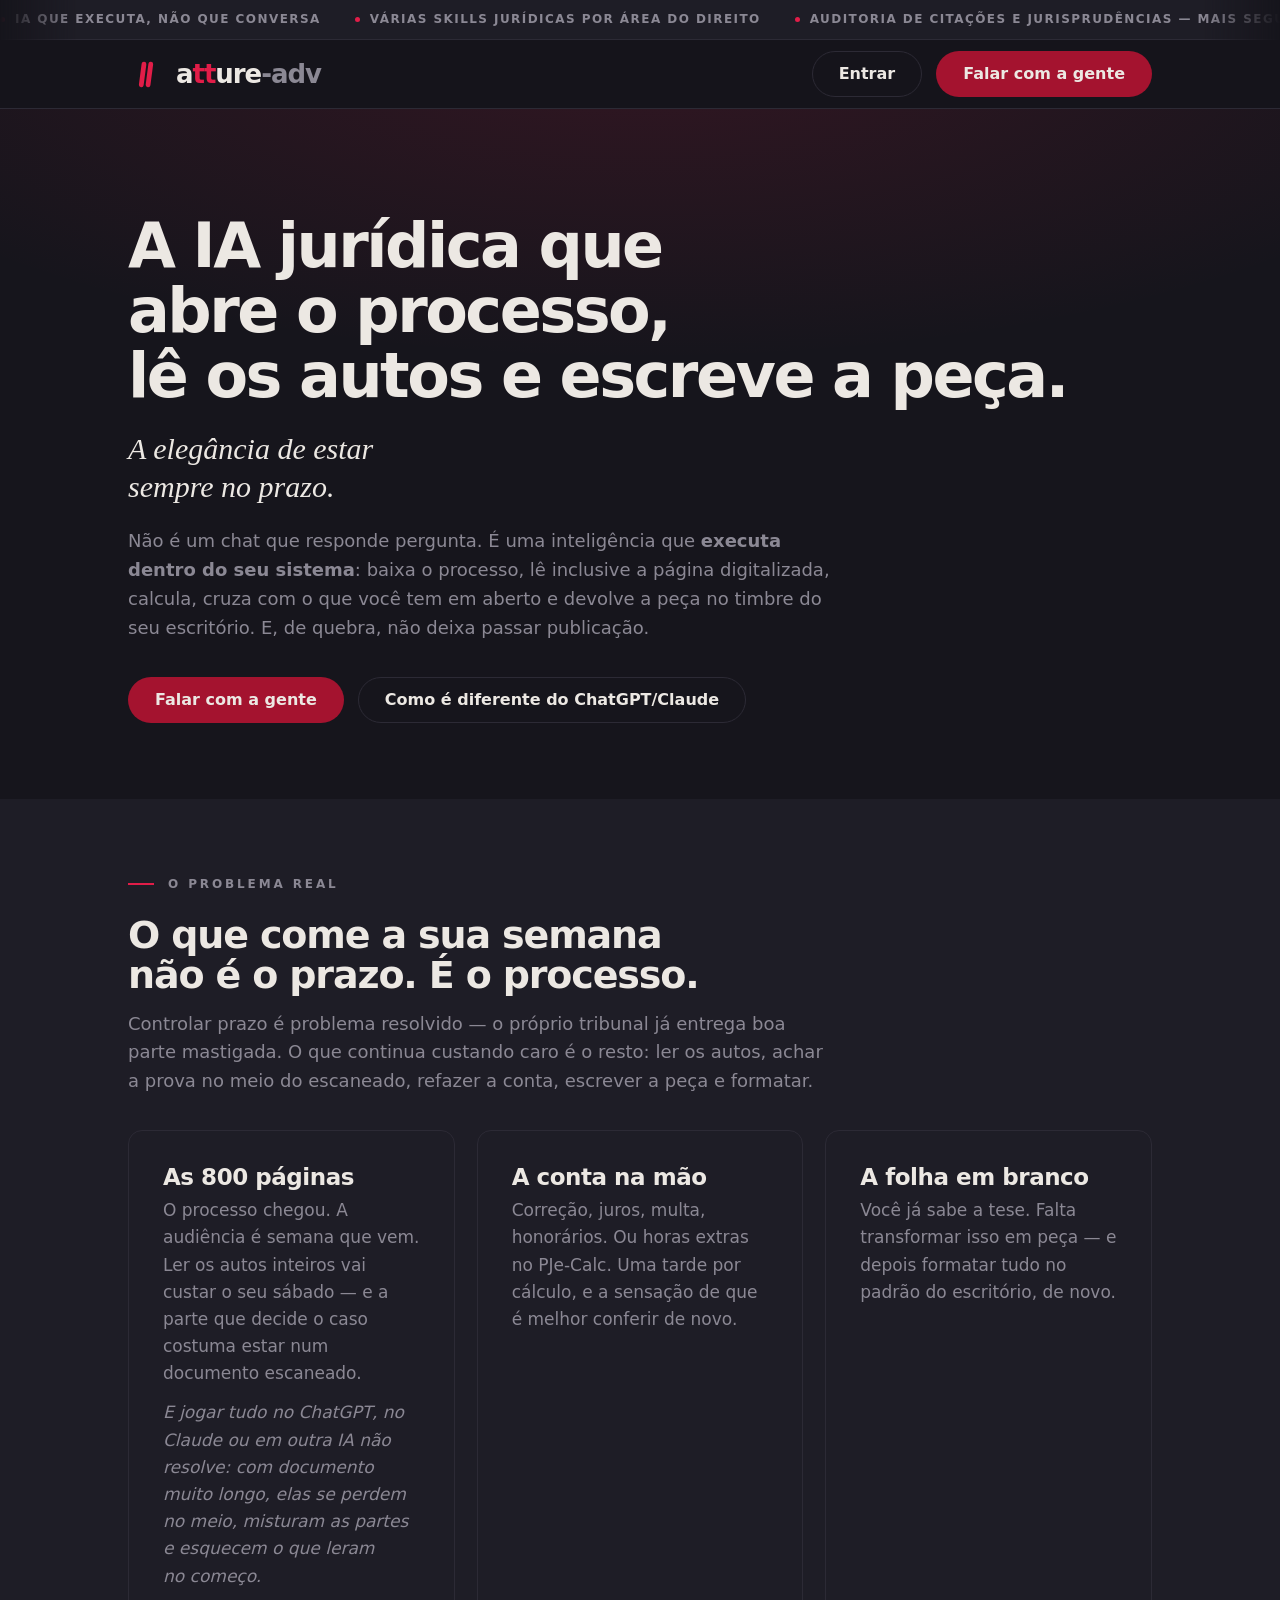
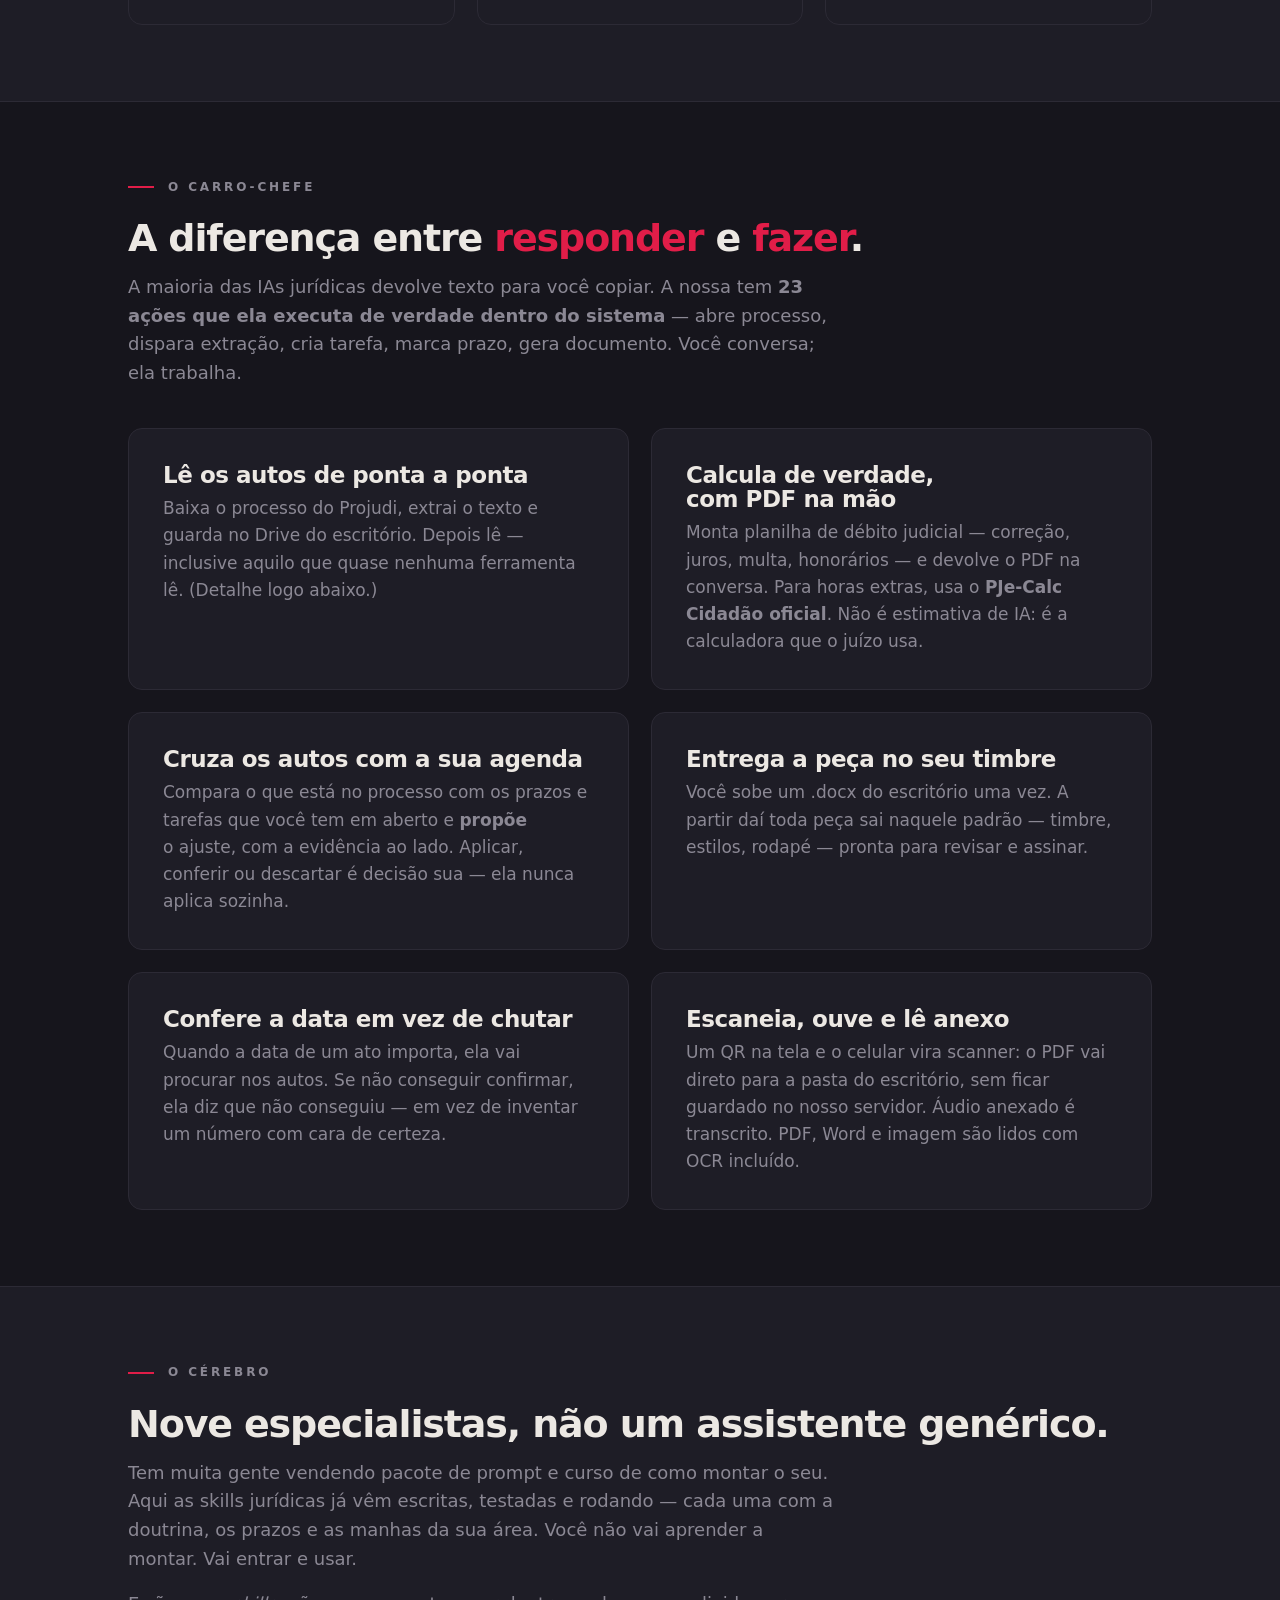
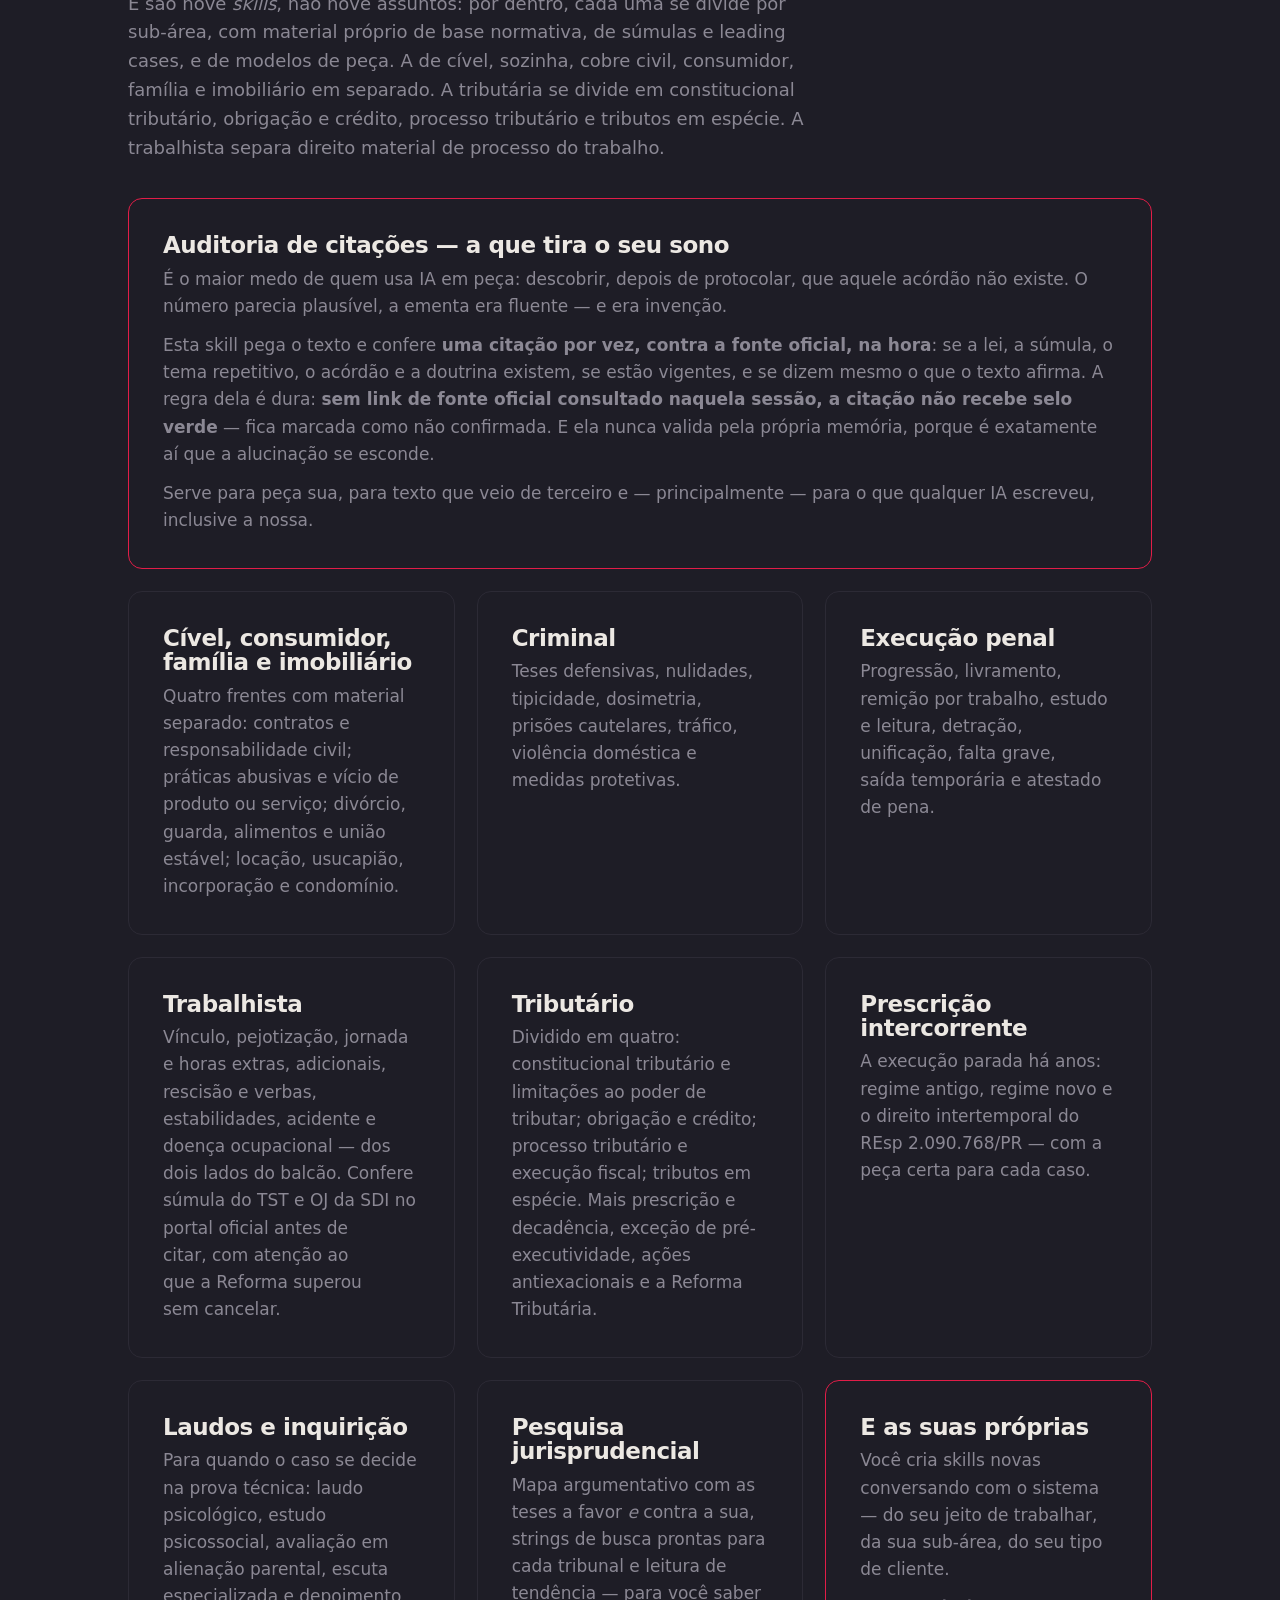
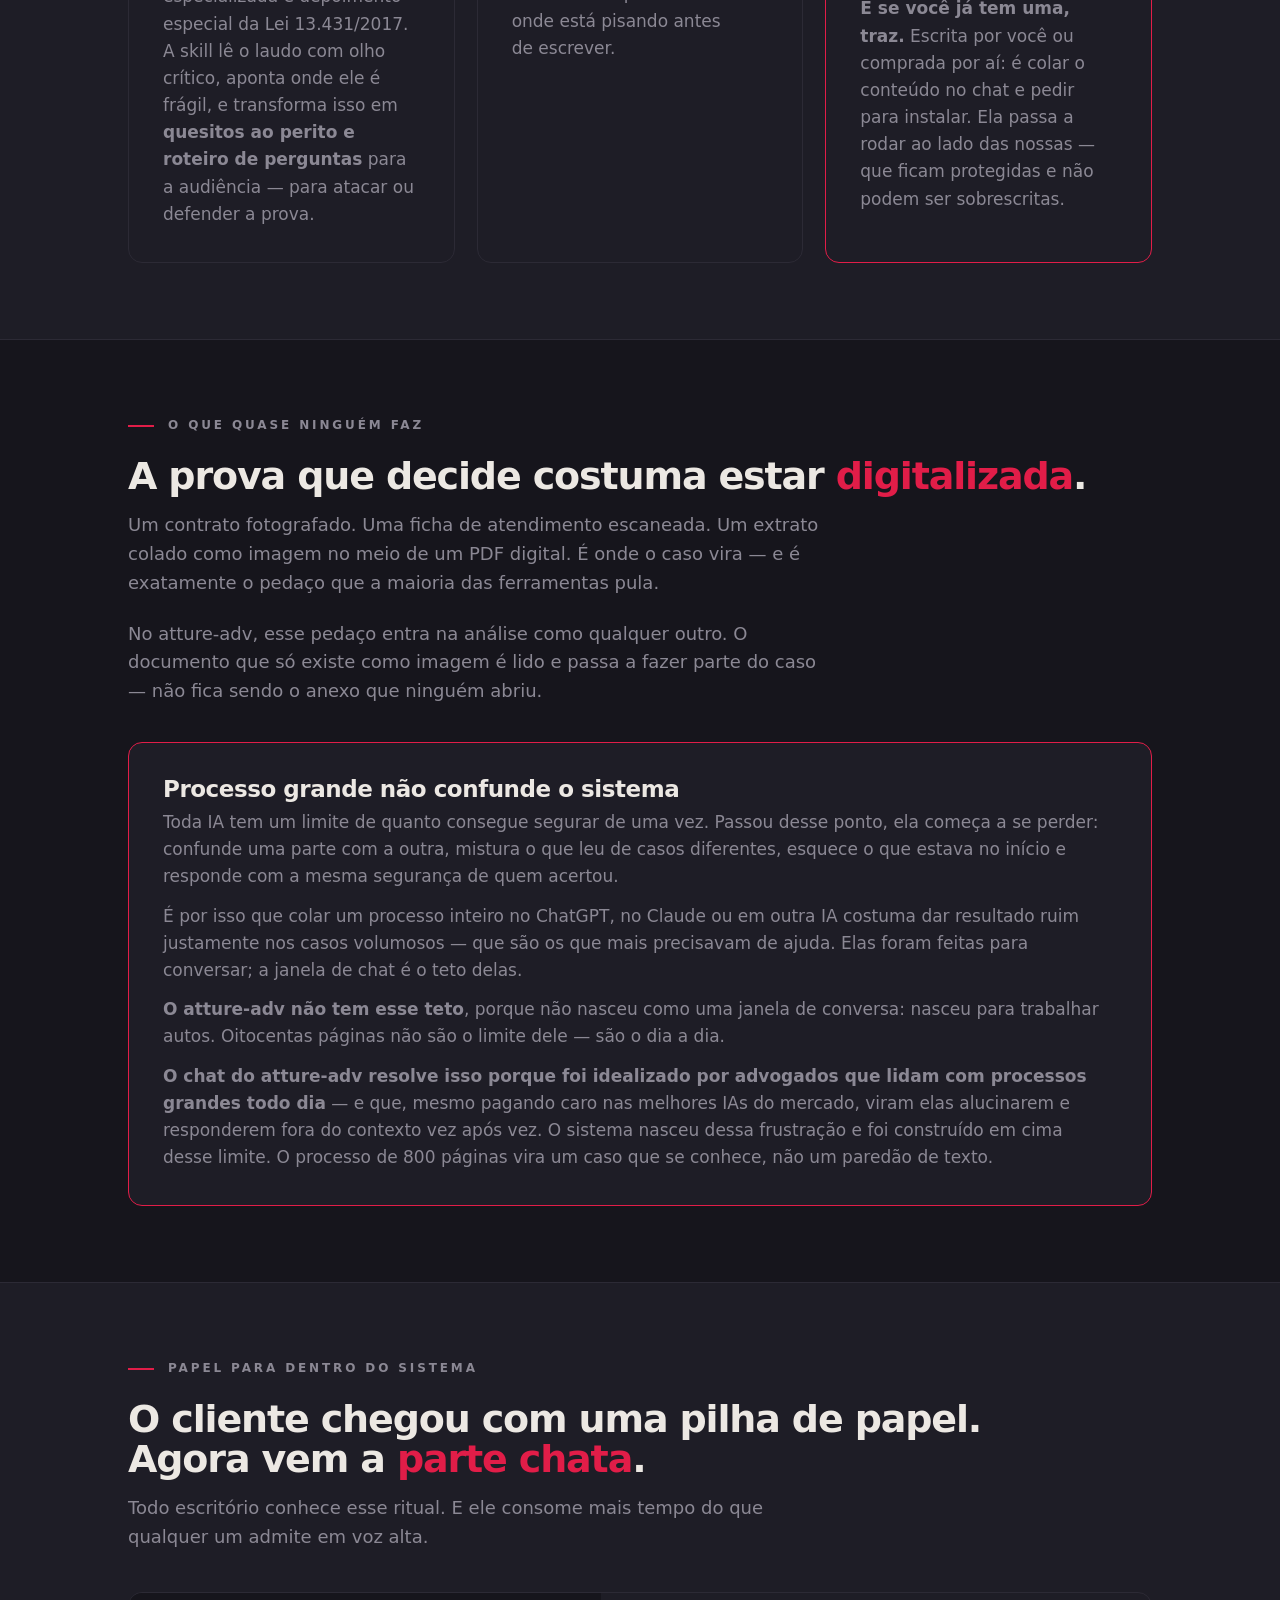
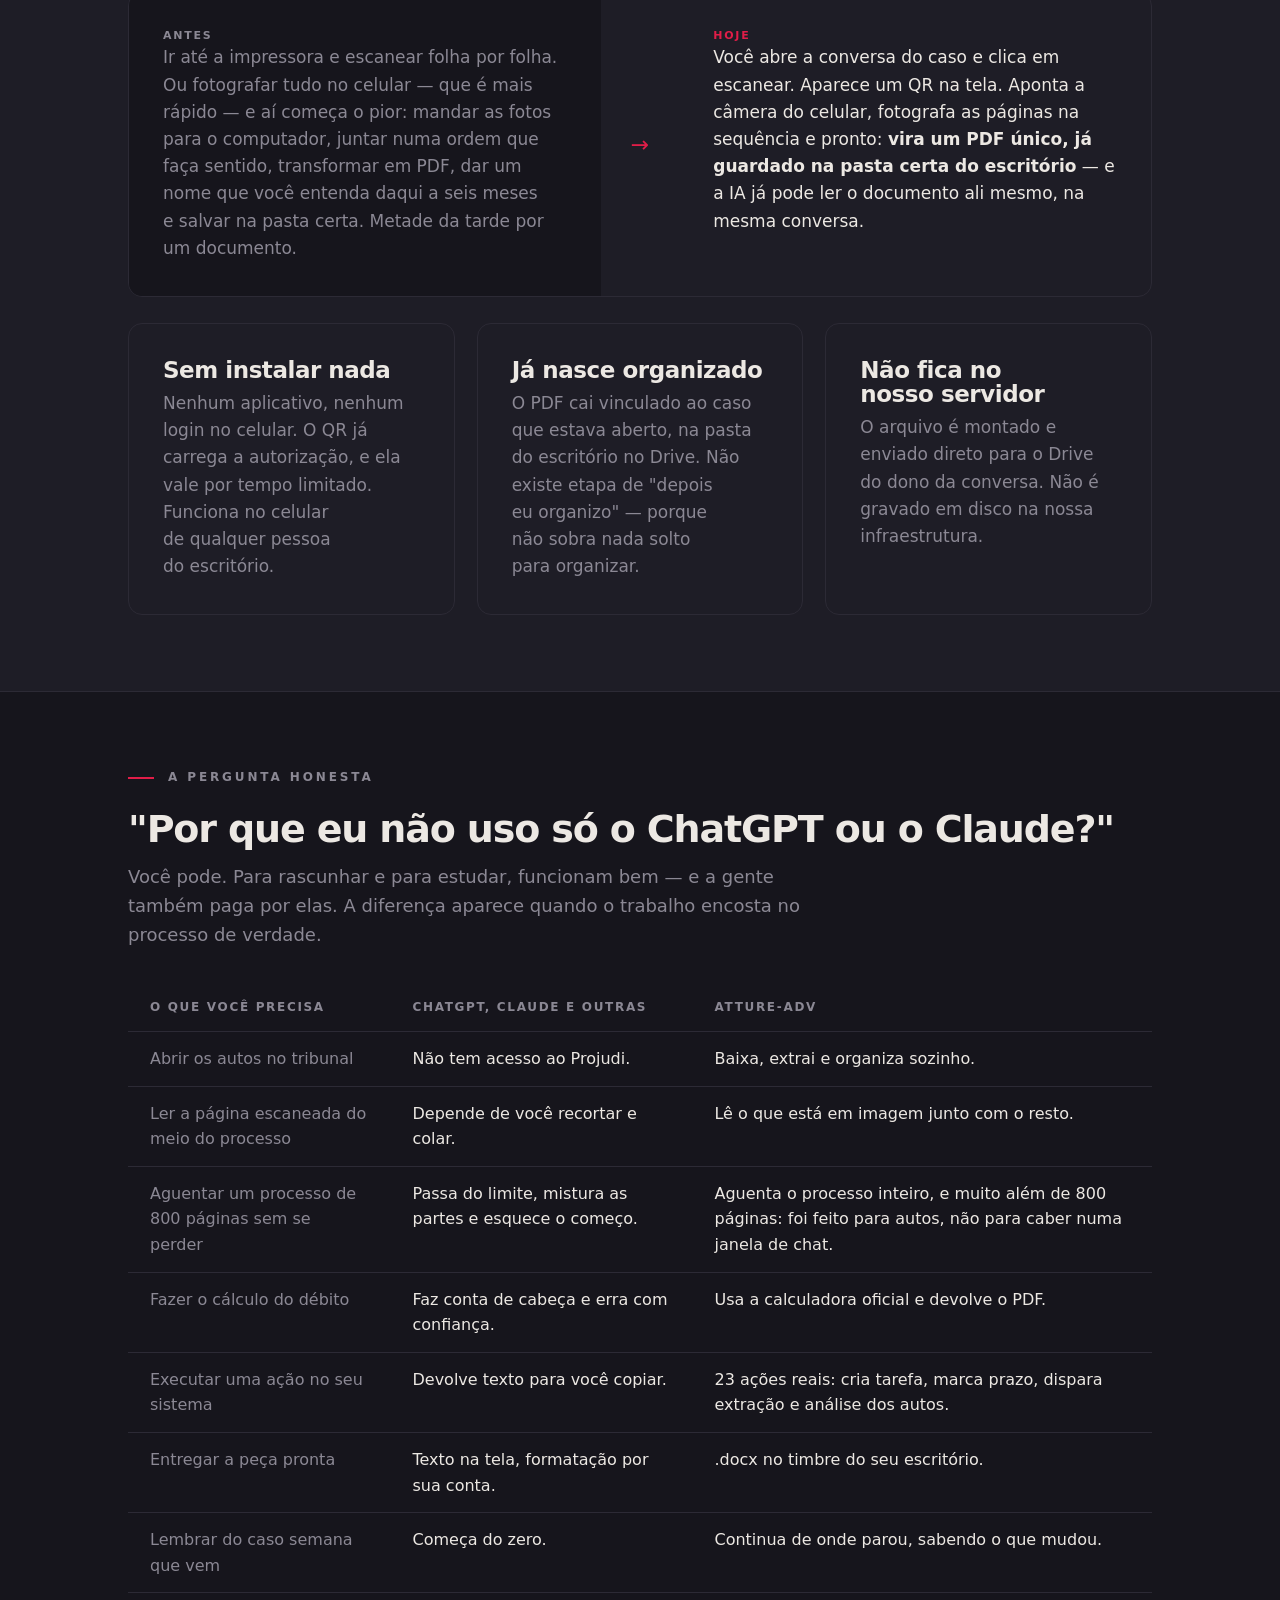
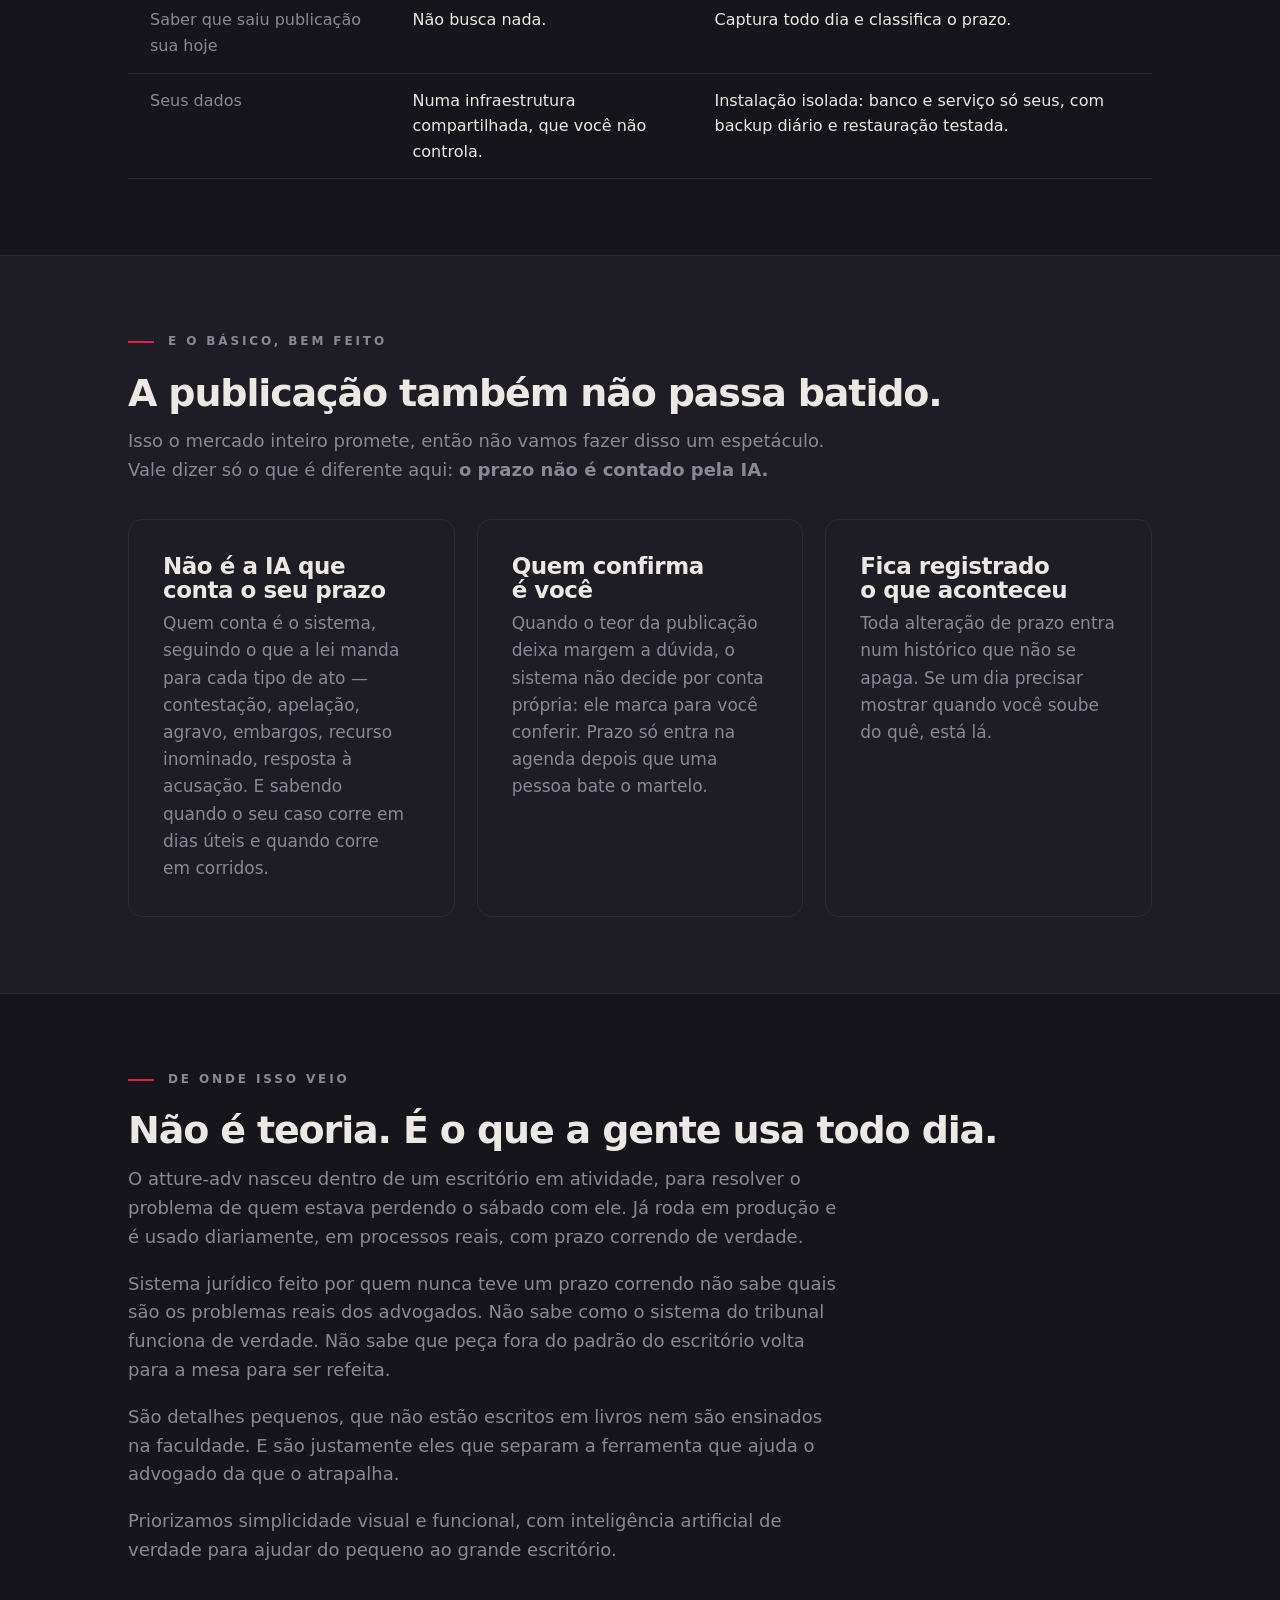
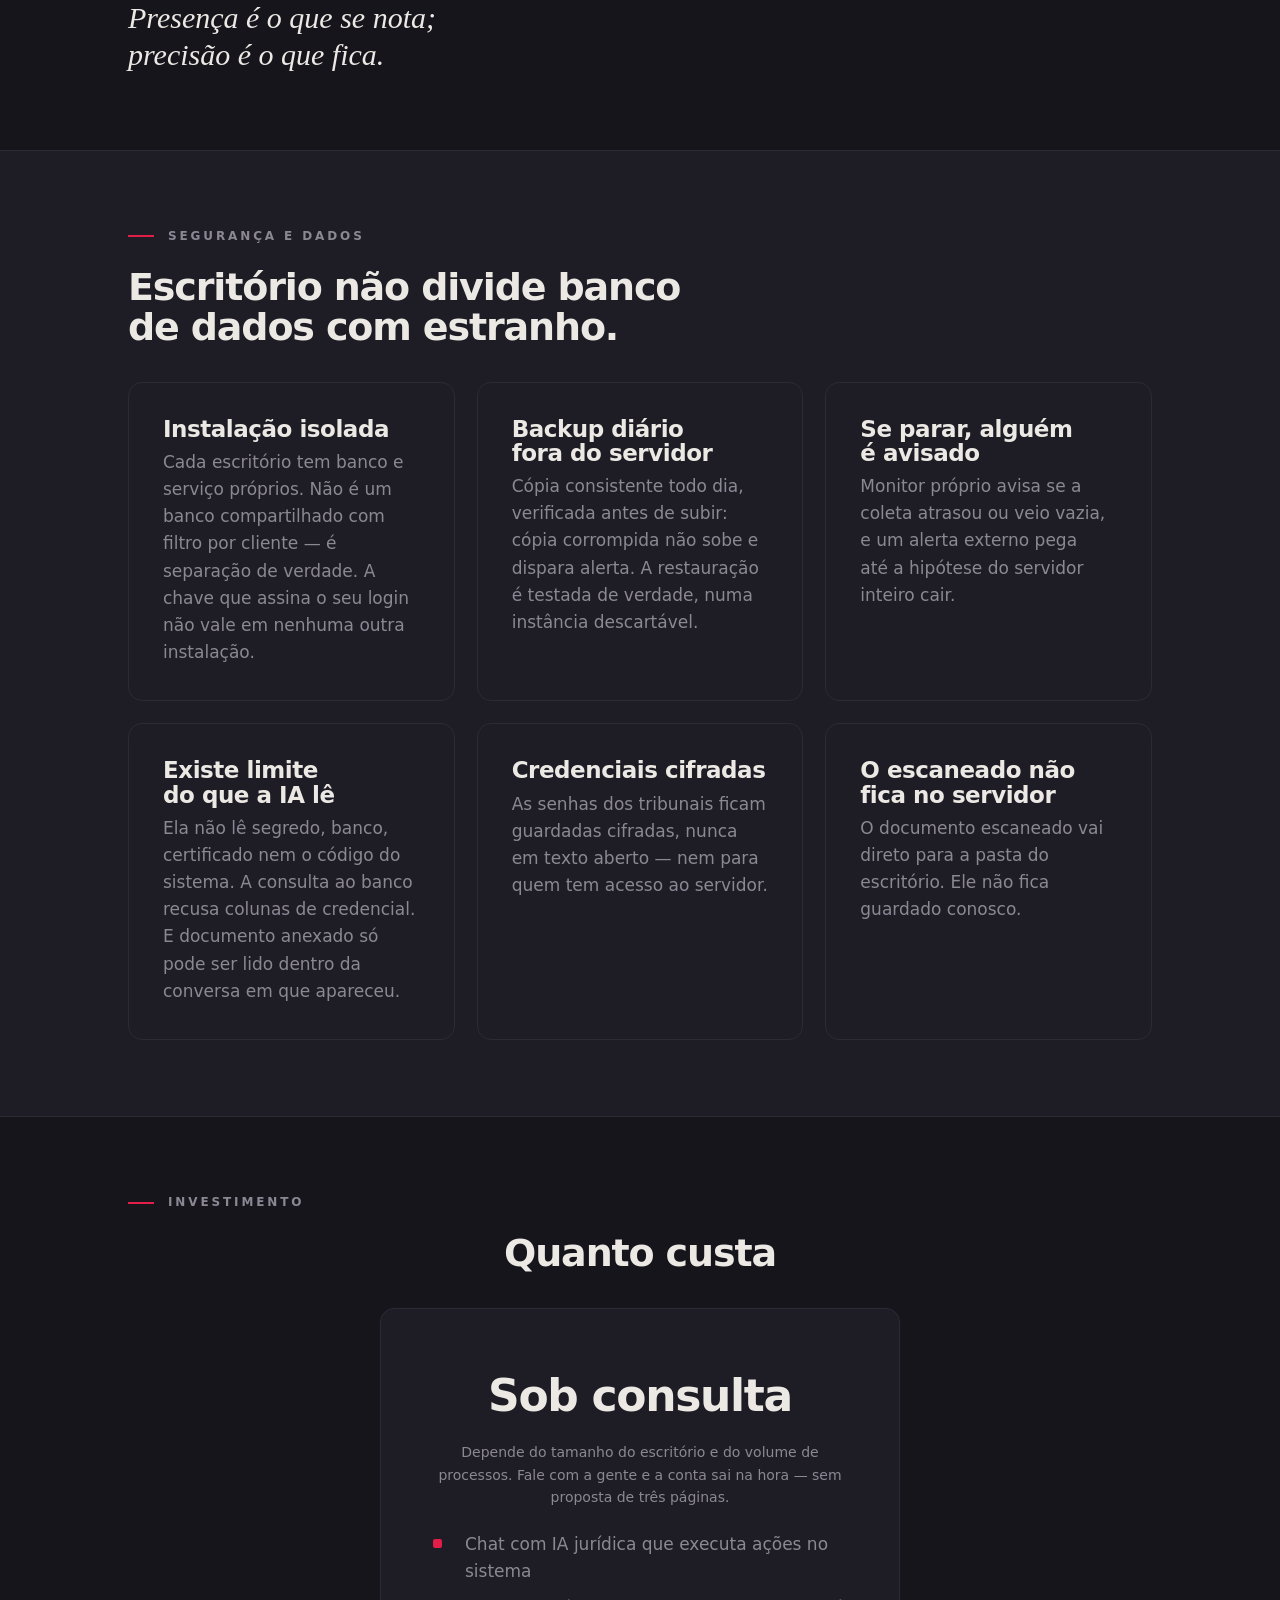
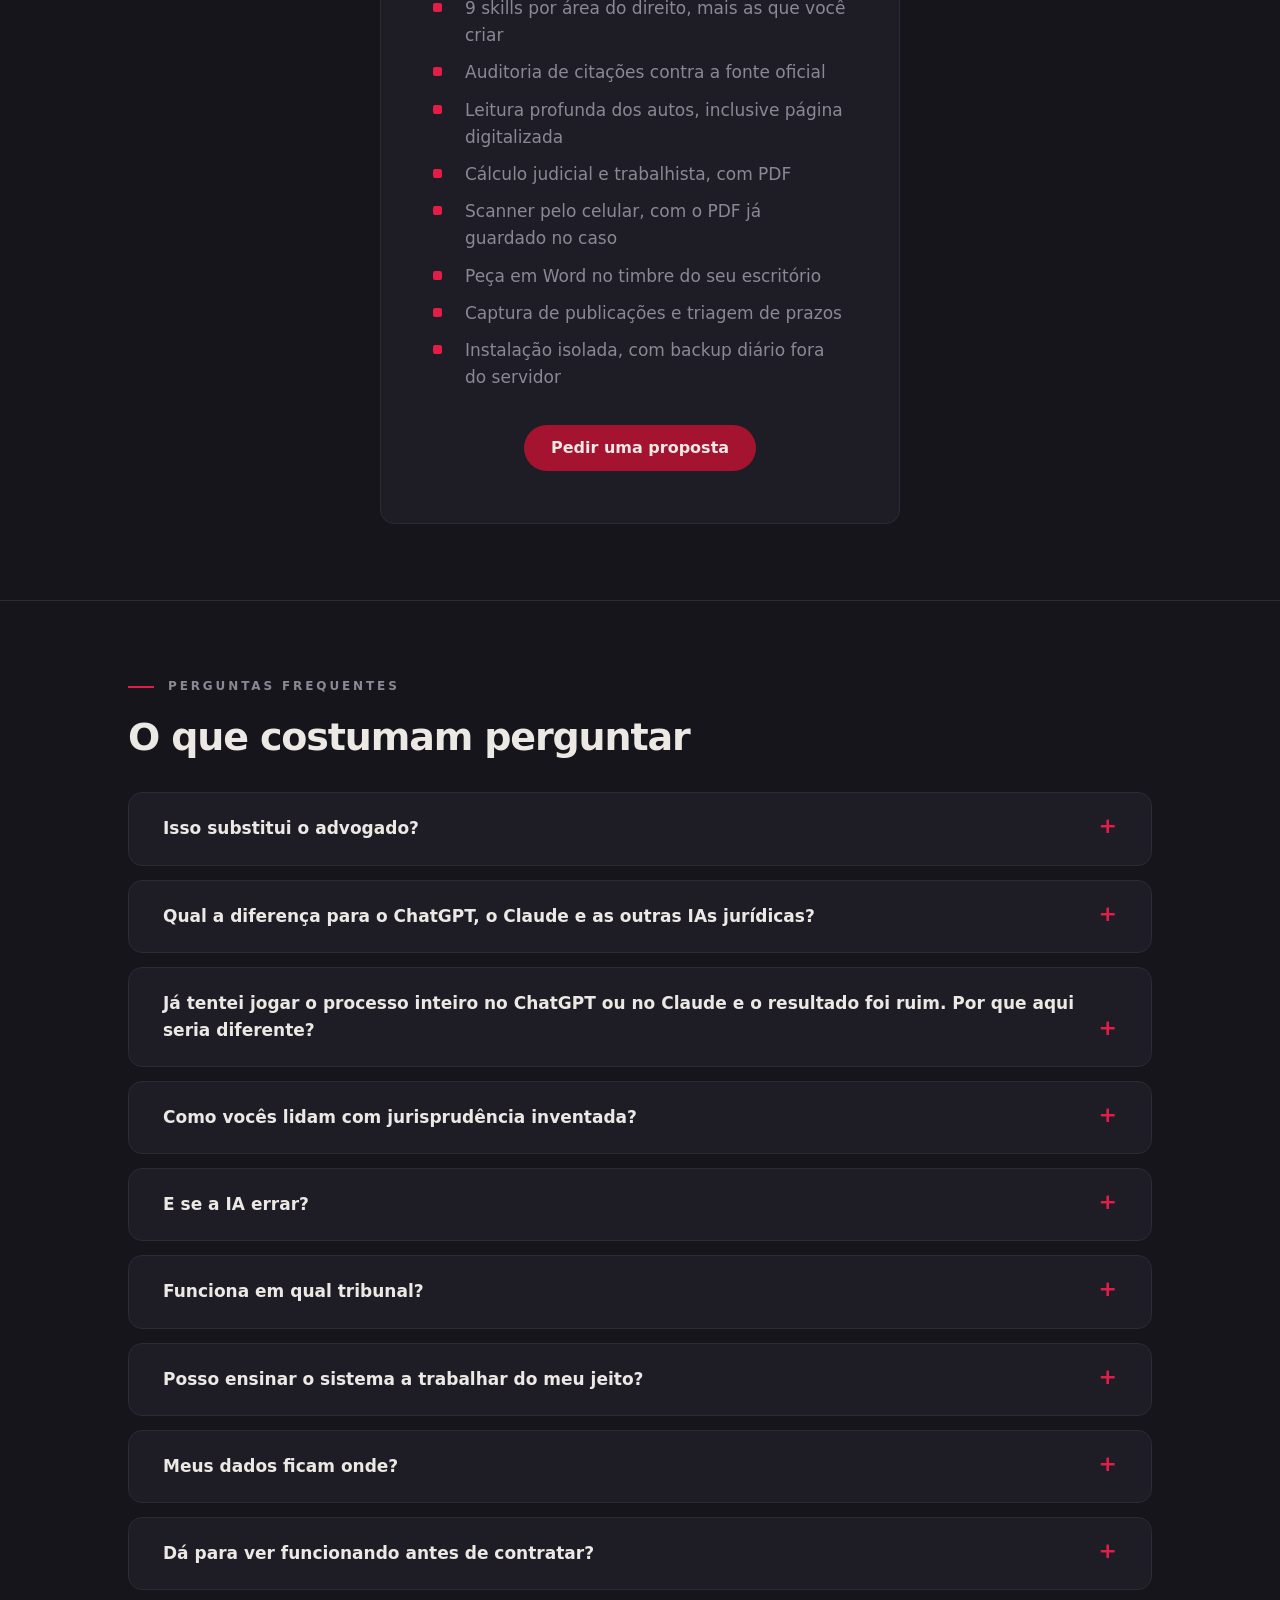
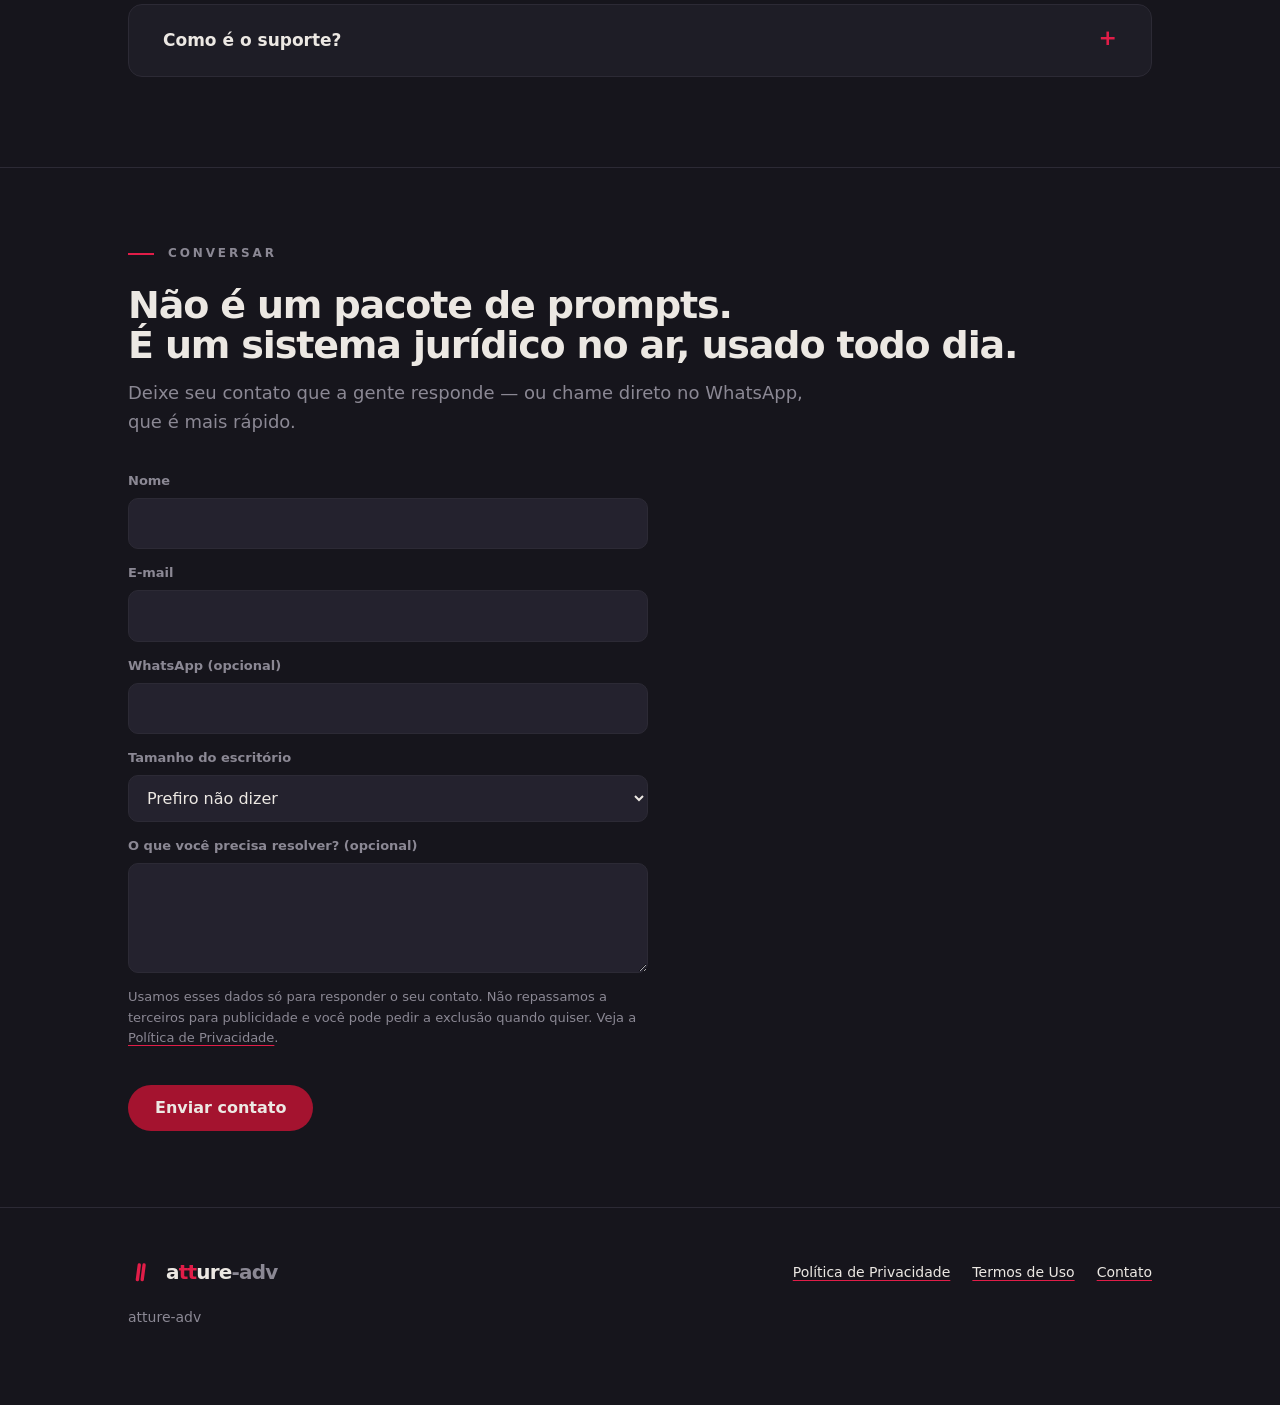
==== index.html @ d2cc8463 "fix: versiona a referencia ao config.js para furar o cache da borda O Cloudflare guarda /config.js p" ====
<!doctype html>
<html lang="pt-BR">
<head>
<meta charset="utf-8">
<meta name="viewport" content="width=device-width, initial-scale=1">
<title>atture-adv — a IA jurídica que trabalha dentro do processo</title>
<meta name="description" content="Abre os autos, lê até a página digitalizada, calcula, reconcilia com seus prazos e escreve a peça no seu timbre. Uma IA que executa, não que conversa.">
<link rel="icon" href="assets/favicon.svg" type="image/svg+xml">
<link rel="stylesheet" href="estilo.css">
<script src="config.js?v=2"></script>
</head>
<body>

<!-- ============================================================ 1. PROVAS -->
<div class="provas" aria-label="O que o sistema faz">
  <div class="provas-trilha">
    <div class="provas-grupo">
      <span>IA que executa, não que conversa</span>
      <span>Várias skills jurídicas por área do direito</span>
      <span>Auditoria de citações e jurisprudências — mais segurança ao usar IA</span>
      <span>Lê até a página digitalizada dos autos</span>
      <span>Cálculo judicial com PDF pronto para protocolar</span>
      <span>Escaneia pelo celular direto para o caso</span>
      <span>Peça no timbre e na formatação do seu escritório</span>
      <span>E a publicação, capturada todo dia e analisada por IA</span>
    </div>
    <!-- cópia exata, só para o looping fechar sem emenda; leitor de tela ignora -->
    <div class="provas-grupo" aria-hidden="true">
      <span>IA que executa, não que conversa</span>
      <span>Várias skills jurídicas por área do direito</span>
      <span>Auditoria de citações e jurisprudências — mais segurança ao usar IA</span>
      <span>Lê até a página digitalizada dos autos</span>
      <span>Cálculo judicial com PDF pronto para protocolar</span>
      <span>Escaneia pelo celular direto para o caso</span>
      <span>Peça no timbre e na formatação do seu escritório</span>
      <span>E a publicação, capturada todo dia e analisada por IA</span>
    </div>
  </div>
</div>

<!-- ========================================================= 2. CABEÇALHO -->
<header class="cabecalho">
  <div class="wrap">
    <a href="#topo" class="lockup" style="text-decoration:none" aria-label="atture-adv, início">
      <svg class="simbolo" viewBox="0 0 100 100" aria-hidden="true"><g fill="none" stroke="currentColor" stroke-linecap="round" stroke-width="14"><line x1="39" y1="82" x2="47" y2="21"/><line x1="59" y1="82" x2="67" y2="21"/></g></svg>
      <span class="logotipo">a<span class="tt">tt</span>ure<span class="adv">-adv</span></span>
    </a>
    <nav style="display:flex;gap:14px;align-items:center">
      <a class="btn btn-secundario js-entrar" href="#" hidden>Entrar</a>
      <a class="btn btn-primario js-contato" href="#falar">Falar com a gente</a>
    </nav>
  </div>
</header>

<main>

<!-- ============================================================== 3. TOPO -->
<section class="topo sem-borda" id="topo">
  <div class="wrap">
    <h1>A IA jurídica que abre o processo,<br>lê os autos e escreve a peça.</h1>
    <p class="manifesto">A elegância de estar sempre no prazo.</p>
    <p class="lead" style="margin-top:22px">
      Não é um chat que responde pergunta. É uma inteligência que <strong>executa
      dentro do seu sistema</strong>: baixa o processo, lê inclusive a página
      digitalizada, calcula, cruza com o que você tem em aberto e devolve a peça
      no timbre do seu escritório. E, de quebra, não deixa passar publicação.
    </p>
    <div class="botoes">
      <a class="btn btn-primario js-contato" href="#falar">Falar com a gente</a>
      <a class="btn btn-secundario" href="#diferenca">Como é diferente do ChatGPT/Claude</a>
    </div>
  </div>
</section>

<!-- =========================================================== 4. PROBLEMA -->
<section class="painel">
  <div class="wrap">
    <p class="eyebrow">O problema real</p>
    <h2>O que come a sua semana não é o prazo. É o processo.</h2>
    <p class="lead">
      Controlar prazo é problema resolvido — o próprio tribunal já entrega boa parte
      mastigada. O que continua custando caro é o resto: ler os autos, achar a prova
      no meio do escaneado, refazer a conta, escrever a peça e formatar.
    </p>
    <div class="grade g3" style="margin-top:34px">
      <div class="cartao">
        <h3>As 800 páginas</h3>
        <p>O processo chegou. A audiência é semana que vem. Ler os autos inteiros vai custar o seu sábado — e a parte que decide o caso costuma estar num documento escaneado.</p>
        <p style="margin-top:12px"><em>E jogar tudo no ChatGPT, no Claude ou em outra IA não resolve: com documento muito longo, elas se perdem no meio, misturam as partes e esquecem o que leram no começo.</em></p>
      </div>
      <div class="cartao">
        <h3>A conta na mão</h3>
        <p>Correção, juros, multa, honorários. Ou horas extras no PJe-Calc. Uma tarde por cálculo, e a sensação de que é melhor conferir de novo.</p>
      </div>
      <div class="cartao">
        <h3>A folha em branco</h3>
        <p>Você já sabe a tese. Falta transformar isso em peça — e depois formatar tudo no padrão do escritório, de novo.</p>
      </div>
    </div>
  </div>
</section>

<!-- ================================================ 5. A IA QUE EXECUTA -->
<section id="ia">
  <div class="wrap">
    <p class="eyebrow">O carro-chefe</p>
    <h2>A diferença entre <span class="destaque">responder</span> e <span class="destaque">fazer</span>.</h2>
    <p class="lead">
      A maioria das IAs jurídicas devolve texto para você copiar. A nossa tem
      <strong>23 ações que ela executa de verdade dentro do sistema</strong> —
      abre processo, dispara extração, cria tarefa, marca prazo, gera documento.
      Você conversa; ela trabalha.
    </p>

    <div class="grade g2" style="margin-top:40px">

      <div class="cartao">
        <h3>Lê os autos de ponta a ponta</h3>
        <p>Baixa o processo do Projudi, extrai o texto e guarda no Drive do escritório. Depois lê — inclusive aquilo que quase nenhuma ferramenta lê. (Detalhe logo abaixo.)</p>
      </div>

      <div class="cartao">
        <h3>Calcula de verdade, com PDF na mão</h3>
        <p>Monta planilha de débito judicial — correção, juros, multa, honorários — e devolve o PDF na conversa. Para horas extras, usa o <strong>PJe-Calc Cidadão oficial</strong>. Não é estimativa de IA: é a calculadora que o juízo usa.</p>
      </div>

      <div class="cartao">
        <h3>Cruza os autos com a sua agenda</h3>
        <p>Compara o que está no processo com os prazos e tarefas que você tem em aberto e <strong>propõe</strong> o ajuste, com a evidência ao lado. Aplicar, conferir ou descartar é decisão sua — ela nunca aplica sozinha.</p>
      </div>

      <div class="cartao">
        <h3>Entrega a peça no seu timbre</h3>
        <p>Você sobe um .docx do escritório uma vez. A partir daí toda peça sai naquele padrão — timbre, estilos, rodapé — pronta para revisar e assinar.</p>
      </div>

      <div class="cartao">
        <h3>Confere a data em vez de chutar</h3>
        <p>Quando a data de um ato importa, ela vai procurar nos autos. Se não conseguir confirmar, ela diz que não conseguiu — em vez de inventar um número com cara de certeza.</p>
      </div>

      <div class="cartao">
        <h3>Escaneia, ouve e lê anexo</h3>
        <p>Um QR na tela e o celular vira scanner: o PDF vai direto para a pasta do escritório, sem ficar guardado no nosso servidor. Áudio anexado é transcrito. PDF, Word e imagem são lidos com OCR incluído.</p>
      </div>

    </div>
  </div>
</section>

<!-- ============================================================ 6. SKILLS -->
<section class="painel" id="skills">
  <div class="wrap">
    <p class="eyebrow">O cérebro</p>
    <h2>Nove especialistas, não um assistente genérico.</h2>
    <p class="lead">
      Tem muita gente vendendo pacote de prompt e curso de como montar o seu. Aqui
      as skills jurídicas já vêm escritas, testadas e rodando — cada uma com a
      doutrina, os prazos e as manhas da sua área. Você não vai aprender a montar.
      Vai entrar e usar.
    </p>
    <p class="lead" style="margin-top:16px">
      E são nove <em>skills</em>, não nove assuntos: por dentro, cada uma se divide
      por sub-área, com material próprio de base normativa, de súmulas e leading
      cases, e de modelos de peça. A de cível, sozinha, cobre civil, consumidor,
      família e imobiliário em separado. A tributária se divide em constitucional
      tributário, obrigação e crédito, processo tributário e tributos em espécie.
      A trabalhista separa direito material de processo do trabalho.
    </p>

    <div class="cartao" style="margin-top:36px;border-color:var(--vermelho)">
      <h3>Auditoria de citações — a que tira o seu sono</h3>
      <p>
        É o maior medo de quem usa IA em peça: descobrir, depois de protocolar, que
        aquele acórdão não existe. O número parecia plausível, a ementa era fluente
        — e era invenção.
      </p>
      <p style="margin-top:12px">
        Esta skill pega o texto e confere <strong>uma citação por vez, contra a fonte
        oficial, na hora</strong>: se a lei, a súmula, o tema repetitivo, o acórdão e
        a doutrina existem, se estão vigentes, e se dizem mesmo o que o texto afirma.
        A regra dela é dura: <strong>sem link de fonte oficial consultado naquela
        sessão, a citação não recebe selo verde</strong> — fica marcada como não
        confirmada. E ela nunca valida pela própria memória, porque é exatamente aí
        que a alucinação se esconde.
      </p>
      <p style="margin-top:12px">
        Serve para peça sua, para texto que veio de terceiro e — principalmente —
        para o que qualquer IA escreveu, inclusive a nossa.
      </p>
    </div>

    <div class="grade g3" style="margin-top:22px">
      <div class="cartao"><h3>Cível, consumidor, família e imobiliário</h3><p>Quatro frentes com material separado: contratos e responsabilidade civil; práticas abusivas e vício de produto ou serviço; divórcio, guarda, alimentos e união estável; locação, usucapião, incorporação e condomínio.</p></div>
      <div class="cartao"><h3>Criminal</h3><p>Teses defensivas, nulidades, tipicidade, dosimetria, prisões cautelares, tráfico, violência doméstica e medidas protetivas.</p></div>
      <div class="cartao"><h3>Execução penal</h3><p>Progressão, livramento, remição por trabalho, estudo e leitura, detração, unificação, falta grave, saída temporária e atestado de pena.</p></div>
      <div class="cartao"><h3>Trabalhista</h3><p>Vínculo, pejotização, jornada e horas extras, adicionais, rescisão e verbas, estabilidades, acidente e doença ocupacional — dos dois lados do balcão. Confere súmula do TST e OJ da SDI no portal oficial antes de citar, com atenção ao que a Reforma superou sem cancelar.</p></div>
      <div class="cartao"><h3>Tributário</h3><p>Dividido em quatro: constitucional tributário e limitações ao poder de tributar; obrigação e crédito; processo tributário e execução fiscal; tributos em espécie. Mais prescrição e decadência, exceção de pré-executividade, ações antiexacionais e a Reforma Tributária.</p></div>
      <div class="cartao"><h3>Prescrição intercorrente</h3><p>A execução parada há anos: regime antigo, regime novo e o direito intertemporal do REsp 2.090.768/PR — com a peça certa para cada caso.</p></div>
    </div>

    <div class="grade g3" style="margin-top:22px">
      <div class="cartao">
        <h3>Laudos e inquirição</h3>
        <p>
          Para quando o caso se decide na prova técnica: laudo psicológico, estudo
          psicossocial, avaliação em alienação parental, escuta especializada e
          depoimento especial da Lei 13.431/2017. A skill lê o laudo com olho crítico,
          aponta onde ele é frágil, e transforma isso em <strong>quesitos ao perito e
          roteiro de perguntas</strong> para a audiência — para atacar ou defender a prova.
        </p>
      </div>
      <div class="cartao">
        <h3>Pesquisa jurisprudencial</h3>
        <p>Mapa argumentativo com as teses a favor <em>e</em> contra a sua, strings de busca prontas para cada tribunal e leitura de tendência — para você saber onde está pisando antes de escrever.</p>
      </div>
      <div class="cartao" style="border-color:var(--vermelho)">
        <h3>E as suas próprias</h3>
        <p>Você cria skills novas conversando com o sistema — do seu jeito de trabalhar, da sua sub-área, do seu tipo de cliente.</p>
        <p style="margin-top:12px"><strong>E se você já tem uma, traz.</strong> Escrita por você ou comprada por aí: é colar o conteúdo no chat e pedir para instalar. Ela passa a rodar ao lado das nossas — que ficam protegidas e não podem ser sobrescritas.</p>
      </div>
    </div>
  </div>
</section>

<!-- ====================================================== 7. A EXTRAÇÃO -->
<section>
  <div class="wrap">
    <p class="eyebrow">O que quase ninguém faz</p>
    <h2>A prova que decide costuma estar <span class="destaque">digitalizada</span>.</h2>
    <p class="lead">
      Um contrato fotografado. Uma ficha de atendimento escaneada. Um extrato colado
      como imagem no meio de um PDF digital. É onde o caso vira — e é exatamente o
      pedaço que a maioria das ferramentas pula.
    </p>

    <p class="lead" style="margin-top:22px">
      No atture-adv, esse pedaço entra na análise como qualquer outro. O documento
      que só existe como imagem é lido e passa a fazer parte do caso — não fica
      sendo o anexo que ninguém abriu.
    </p>

    <div class="cartao" style="margin-top:36px;border-color:var(--vermelho)">
      <h3>Processo grande não confunde o sistema</h3>
      <p>
        Toda IA tem um limite de quanto consegue segurar de uma vez. Passou desse
        ponto, ela começa a se perder: confunde uma parte com a outra, mistura o
        que leu de casos diferentes, esquece o que estava no início e responde com
        a mesma segurança de quem acertou.
      </p>
      <p style="margin-top:12px">
        É por isso que colar um processo inteiro no ChatGPT, no Claude ou em outra
        IA costuma dar resultado ruim justamente nos casos volumosos — que são os
        que mais precisavam de ajuda. Elas foram feitas para conversar; a janela
        de chat é o teto delas.
      </p>
      <p style="margin-top:12px">
        <strong>O atture-adv não tem esse teto</strong>, porque não nasceu como
        uma janela de conversa: nasceu para trabalhar autos. Oitocentas páginas
        não são o limite dele — são o dia a dia.
      </p>
      <p style="margin-top:12px">
        <strong>O chat do atture-adv resolve isso porque foi idealizado por
        advogados que lidam com processos grandes todo dia</strong> — e que, mesmo
        pagando caro nas melhores IAs do mercado, viram elas alucinarem e
        responderem fora do contexto vez após vez. O sistema nasceu dessa
        frustração e foi construído em cima desse limite. O processo de 800
        páginas vira um caso que se conhece, não um paredão de texto.
      </p>
    </div>
  </div>
</section>

<!-- ====================================================== 8. SCANNER POR QR -->
<section class="painel" id="scanner">
  <div class="wrap">
    <p class="eyebrow">Papel para dentro do sistema</p>
    <h2>O cliente chegou com uma pilha de papel.<br>Agora vem a <span class="destaque">parte chata</span>.</h2>
    <p class="lead">
      Todo escritório conhece esse ritual. E ele consome mais tempo do que qualquer
      um admite em voz alta.
    </p>

    <div class="antes-hoje" style="margin-top:40px">
      <article class="par">
        <div class="antes">
          <p class="rotulo">Antes</p>
          <p>
            Ir até a impressora e escanear folha por folha. Ou fotografar tudo no
            celular — que é mais rápido — e aí começa o pior: mandar as fotos para
            o computador, juntar numa ordem que faça sentido, transformar em PDF,
            dar um nome que você entenda daqui a seis meses e salvar na pasta certa.
            Metade da tarde por um documento.
          </p>
        </div>
        <div class="seta" aria-hidden="true">→</div>
        <div class="hoje">
          <p class="rotulo">Hoje</p>
          <p>
            Você abre a conversa do caso e clica em escanear. Aparece um QR na tela.
            Aponta a câmera do celular, fotografa as páginas na sequência e pronto:
            <strong>vira um PDF único, já guardado na pasta certa do escritório</strong>
            — e a IA já pode ler o documento ali mesmo, na mesma conversa.
          </p>
        </div>
      </article>
    </div>

    <div class="grade g3" style="margin-top:26px">
      <div class="cartao">
        <h3>Sem instalar nada</h3>
        <p>Nenhum aplicativo, nenhum login no celular. O QR já carrega a autorização, e ela vale por tempo limitado. Funciona no celular de qualquer pessoa do escritório.</p>
      </div>
      <div class="cartao">
        <h3>Já nasce organizado</h3>
        <p>O PDF cai vinculado ao caso que estava aberto, na pasta do escritório no Drive. Não existe etapa de "depois eu organizo" — porque não sobra nada solto para organizar.</p>
      </div>
      <div class="cartao">
        <h3>Não fica no nosso servidor</h3>
        <p>O arquivo é montado e enviado direto para o Drive do dono da conversa. Não é gravado em disco na nossa infraestrutura.</p>
      </div>
    </div>
  </div>
</section>

<!-- ==================================================== 9. VS IA GENÉRICA -->
<section id="diferenca">
  <div class="wrap">
    <p class="eyebrow">A pergunta honesta</p>
    <h2>"Por que eu não uso só o ChatGPT ou o Claude?"</h2>
    <p class="lead">Você pode. Para rascunhar e para estudar, funcionam bem — e a gente também paga por elas. A diferença aparece quando o trabalho encosta no processo de verdade.</p>

    <div class="rolagem" style="margin-top:34px">
      <table class="tabela">
        <thead>
          <tr><th scope="col">O que você precisa</th><th scope="col">ChatGPT, Claude e outras</th><th scope="col">atture-adv</th></tr>
        </thead>
        <tbody>
          <tr><td>Abrir os autos no tribunal</td><td>Não tem acesso ao Projudi.</td><td>Baixa, extrai e organiza sozinho.</td></tr>
          <tr><td>Ler a página escaneada do meio do processo</td><td>Depende de você recortar e colar.</td><td>Lê o que está em imagem junto com o resto.</td></tr>
          <tr><td>Aguentar um processo de 800 páginas sem se perder</td><td>Passa do limite, mistura as partes e esquece o começo.</td><td>Aguenta o processo inteiro, e muito além de 800 páginas: foi feito para autos, não para caber numa janela de chat.</td></tr>
          <tr><td>Fazer o cálculo do débito</td><td>Faz conta de cabeça e erra com confiança.</td><td>Usa a calculadora oficial e devolve o PDF.</td></tr>
          <tr><td>Executar uma ação no seu sistema</td><td>Devolve texto para você copiar.</td><td>23 ações reais: cria tarefa, marca prazo, dispara extração e análise dos autos.</td></tr>
          <tr><td>Entregar a peça pronta</td><td>Texto na tela, formatação por sua conta.</td><td>.docx no timbre do seu escritório.</td></tr>
          <tr><td>Lembrar do caso semana que vem</td><td>Começa do zero.</td><td>Continua de onde parou, sabendo o que mudou.</td></tr>
          <tr><td>Saber que saiu publicação sua hoje</td><td>Não busca nada.</td><td>Captura todo dia e classifica o prazo.</td></tr>
          <tr><td>Seus dados</td><td>Numa infraestrutura compartilhada, que você não controla.</td><td>Instalação isolada: banco e serviço só seus, com backup diário e restauração testada.</td></tr>
        </tbody>
      </table>
    </div>
  </div>
</section>

<!-- ===================================================== 10. E OS PRAZOS -->
<section class="painel">
  <div class="wrap">
    <p class="eyebrow">E o básico, bem feito</p>
    <h2>A publicação também não passa batido.</h2>
    <p class="lead">
      Isso o mercado inteiro promete, então não vamos fazer disso um espetáculo.
      Vale dizer só o que é diferente aqui: <strong>o prazo não é contado pela IA.</strong>
    </p>

    <div class="grade g3" style="margin-top:34px">
      <div class="cartao">
        <h3>Não é a IA que conta o seu prazo</h3>
        <p>Quem conta é o sistema, seguindo o que a lei manda para cada tipo de ato — contestação, apelação, agravo, embargos, recurso inominado, resposta à acusação. E sabendo quando o seu caso corre em dias úteis e quando corre em corridos.</p>
      </div>
      <div class="cartao">
        <h3>Quem confirma é você</h3>
        <p>Quando o teor da publicação deixa margem a dúvida, o sistema não decide por conta própria: ele marca para você conferir. Prazo só entra na agenda depois que uma pessoa bate o martelo.</p>
      </div>
      <div class="cartao">
        <h3>Fica registrado o que aconteceu</h3>
        <p>Toda alteração de prazo entra num histórico que não se apaga. Se um dia precisar mostrar quando você soube do quê, está lá.</p>
      </div>
    </div>
  </div>
</section>

<!-- ======================================================= 11. QUEM FEZ -->
<section>
  <div class="wrap">
    <p class="eyebrow">De onde isso veio</p>
    <h2>Não é teoria. É o que a gente usa todo dia.</h2>
    <p class="lead">
      O atture-adv nasceu dentro de um escritório em atividade, para resolver o problema
      de quem estava perdendo o sábado com ele. Já roda em produção e é usado
      diariamente, em processos reais, com prazo correndo de verdade.
    </p>
    <p class="lead" style="margin-top:18px">
      Sistema jurídico feito por quem nunca teve um prazo correndo não sabe quais são
      os problemas reais dos advogados. Não sabe como o sistema do tribunal funciona
      de verdade. Não sabe que peça fora do padrão do escritório volta para a mesa
      para ser refeita.
    </p>
    <p class="lead" style="margin-top:18px">
      São detalhes pequenos, que não estão escritos em livros nem são ensinados na
      faculdade. E são justamente eles que separam a ferramenta que ajuda o advogado
      da que o atrapalha.
    </p>
    <p class="lead" style="margin-top:18px">
      Priorizamos simplicidade visual e funcional, com inteligência artificial de
      verdade para ajudar do pequeno ao grande escritório.
    </p>
    <p class="manifesto" style="margin-top:34px">Presença é o que se nota; precisão é o que fica.</p>
  </div>
</section>

<!-- ====================================================== 12. SEGURANÇA -->
<section class="painel">
  <div class="wrap">
    <p class="eyebrow">Segurança e dados</p>
    <h2>Escritório não divide banco de dados com estranho.</h2>
    <div class="grade g3" style="margin-top:34px">
      <div class="cartao">
        <h3>Instalação isolada</h3>
        <p>Cada escritório tem banco e serviço próprios. Não é um banco compartilhado com filtro por cliente — é separação de verdade. A chave que assina o seu login não vale em nenhuma outra instalação.</p>
      </div>
      <div class="cartao">
        <h3>Backup diário fora do servidor</h3>
        <p>Cópia consistente todo dia, verificada antes de subir: cópia corrompida não sobe e dispara alerta. A restauração é testada de verdade, numa instância descartável.</p>
      </div>
      <div class="cartao">
        <h3>Se parar, alguém é avisado</h3>
        <p>Monitor próprio avisa se a coleta atrasou ou veio vazia, e um alerta externo pega até a hipótese do servidor inteiro cair.</p>
      </div>
      <div class="cartao">
        <h3>Existe limite do que a IA lê</h3>
        <p>Ela não lê segredo, banco, certificado nem o código do sistema. A consulta ao banco recusa colunas de credencial. E documento anexado só pode ser lido dentro da conversa em que apareceu.</p>
      </div>
      <div class="cartao">
        <h3>Credenciais cifradas</h3>
        <p>As senhas dos tribunais ficam guardadas cifradas, nunca em texto aberto — nem para quem tem acesso ao servidor.</p>
      </div>
      <div class="cartao">
        <h3>O escaneado não fica no servidor</h3>
        <p>O documento escaneado vai direto para a pasta do escritório. Ele não fica guardado conosco.</p>
      </div>
    </div>
  </div>
</section>

<!-- ========================================================== 13. PLANO -->
<section id="preco">
  <div class="wrap">
    <p class="eyebrow">Investimento</p>
    <h2 style="text-align:center">Quanto custa</h2>
    <div class="plano" style="margin-top:34px">
      <div id="bloco-preco">
        <div class="valor">Sob consulta</div>
        <p class="miudo" style="margin-top:10px">
          Depende do tamanho do escritório e do volume de processos. Fale com a
          gente e a conta sai na hora — sem proposta de três páginas.
        </p>
      </div>
      <ul>
        <li>Chat com IA jurídica que executa ações no sistema</li>
        <li>9 skills por área do direito, mais as que você criar</li>
        <li>Auditoria de citações contra a fonte oficial</li>
        <li>Leitura profunda dos autos, inclusive página digitalizada</li>
        <li>Cálculo judicial e trabalhista, com PDF</li>
        <li>Scanner pelo celular, com o PDF já guardado no caso</li>
        <li>Peça em Word no timbre do seu escritório</li>
        <li>Captura de publicações e triagem de prazos</li>
        <li>Instalação isolada, com backup diário fora do servidor</li>
      </ul>
      <div class="botoes" style="justify-content:center">
        <a class="btn btn-primario js-contato" href="#falar">Pedir uma proposta</a>
      </div>
    </div>
  </div>
</section>

<!-- ============================================================= 13. FAQ -->
<section>
  <div class="wrap">
    <p class="eyebrow">Perguntas frequentes</p>
    <h2>O que costumam perguntar</h2>
    <div style="margin-top:34px">

      <details>
        <summary>Isso substitui o advogado?</summary>
        <p>Não, e não é para isso. O sistema busca, lê, calcula, organiza e sugere. A decisão profissional, a conferência do prazo e a assinatura da peça continuam sendo suas — inclusive porque a responsabilidade também é.</p>
      </details>

      <details>
        <summary>Qual a diferença para o ChatGPT, o Claude e as outras IAs jurídicas?</summary>
        <p>As outras respondem. Esta executa. Ela abre o processo no tribunal, lê os autos inclusive a parte escaneada, roda o cálculo na calculadora oficial, cria tarefa e prazo no seu sistema, e devolve a peça no seu timbre. São 23 ações reais dentro do sistema, não sugestões para você copiar e colar.</p>
      </details>

      <details>
        <summary>Já tentei jogar o processo inteiro no ChatGPT ou no Claude e o resultado foi ruim. Por que aqui seria diferente?</summary>
        <p>Porque o problema não era o seu prompt — era o tamanho. Toda IA tem um limite de quanto consegue segurar de uma vez, e documento muito longo empurra ela para fora desse limite: aí ela mistura as partes, esquece o que leu no começo e responde errado com cara de certeza. Quanto maior o processo, pior fica — justo quando você mais precisava.</p>
        <p>O chat do atture-adv resolve isso porque foi idealizado por advogados que lidam com processos grandes todo dia — e que, mesmo pagando caro nas melhores IAs do mercado, viram elas alucinarem e responderem fora do contexto vez após vez. O sistema nasceu dessa frustração e foi construído em cima desse limite — é o problema que ele existe para resolver.</p>
      </details>

      <details>
        <summary>Como vocês lidam com jurisprudência inventada?</summary>
        <p>De frente. Existe uma skill só para isso: ela pega o texto — a sua peça, um parecer de terceiro ou algo que qualquer IA escreveu, inclusive a nossa — e confere citação por citação contra a fonte oficial, na hora. Verifica se a lei, a súmula, o tema repetitivo, o acórdão e a doutrina existem, se estão vigentes e se dizem mesmo o que o texto afirma.</p>
        <p><strong>A regra é dura de propósito: sem link de fonte oficial consultado naquela sessão, a citação não recebe selo verde</strong> — fica marcada como não confirmada, e você decide o que fazer. Ela nunca valida pela própria memória, porque é justamente aí que a alucinação se esconde. E se a busca estiver fora do ar, ela entrega o inventário com tudo marcado como não verificável, em vez de fingir que checou.</p>
      </details>

      <details>
        <summary>E se a IA errar?</summary>
        <p>Ela vai errar em algum momento — qualquer uma erra. O sistema foi construído para que isso não vire prazo perdido: <strong>quem conta o prazo não é a IA</strong>; quando o teor deixa margem a dúvida, o sistema marca para você conferir em vez de decidir sozinho; e <strong>a IA nunca altera um prazo por conta própria</strong>. Quando ela cruza os autos com a sua agenda, propõe e espera você decidir — sempre mostrando de onde tirou aquilo.</p>
      </details>

      <details>
        <summary>Funciona em qual tribunal?</summary>
        <p>Hoje o escopo é o Projudi do TJPR. A integração com PJe e Eproc está em desenvolvimento — quando estiver pronta, estará escrita aqui. Enquanto não estiver, não prometemos.</p>
      </details>

      <details>
        <summary>Posso ensinar o sistema a trabalhar do meu jeito?</summary>
        <p>Pode, e é um dos pontos fortes. Você cria as suas próprias skills conversando com o sistema — e, se já tiver uma pronta, escrita por você ou comprada por aí, é só colar o conteúdo no chat e pedir para instalar. Ela roda ao lado das nossas, que ficam protegidas e não podem ser sobrescritas.</p>
        <p>Também dá para subir o .docx do escritório, para que toda peça saia no seu padrão de timbre e estilos.</p>
      </details>

      <details>
        <summary>Meus dados ficam onde?</summary>
        <p>Em infraestrutura própria com HTTPS, e em <strong>instalação isolada</strong>: banco e serviço só seus. Backup diário para fora do servidor, com verificação de integridade. Credenciais de tribunal ficam cifradas em cofre.</p>
      </details>

      <details>
        <summary>Dá para ver funcionando antes de contratar?</summary>
        <p>Dá. Chame a gente e mostramos o sistema rodando, com dados fictícios — nenhum processo real de ninguém aparece em demonstração.</p>
      </details>

      <details>
        <summary>Como é o suporte?</summary>
        <p>Direto com quem construiu o sistema, por WhatsApp e e-mail. Não temos central de atendimento nem prazo de resposta contratado — quando tivermos, estará escrito aqui.</p>
      </details>

    </div>
  </div>
</section>

<!-- ======================================================= 14. FECHAMENTO -->
<section id="falar">
  <div class="wrap">
    <p class="eyebrow">Conversar</p>
    <h2>Não é um pacote de prompts.<br>É um sistema jurídico no ar, usado todo dia.</h2>
    <p class="lead">
      Deixe seu contato que a gente responde — ou chame direto no WhatsApp, que é mais rápido.
    </p>

    <form class="form" id="form-contato" style="margin-top:34px" novalidate>
      <div class="campo">
        <label for="nome">Nome</label>
        <input id="nome" name="nome" type="text" required autocomplete="name" maxlength="120">
      </div>
      <div class="campo">
        <label for="email">E-mail</label>
        <input id="email" name="email" type="email" required autocomplete="email" maxlength="160">
      </div>
      <div class="campo">
        <label for="whatsapp">WhatsApp (opcional)</label>
        <input id="whatsapp" name="whatsapp" type="tel" autocomplete="tel" maxlength="30">
      </div>
      <div class="campo">
        <label for="tamanho">Tamanho do escritório</label>
        <select id="tamanho" name="tamanhoEscritorio">
          <option value="">Prefiro não dizer</option>
          <option>Sozinho</option>
          <option>2 a 5 pessoas</option>
          <option>6 a 10 pessoas</option>
          <option>Mais de 10</option>
          <option>Departamento jurídico</option>
        </select>
      </div>
      <div class="campo">
        <label for="mensagem">O que você precisa resolver? (opcional)</label>
        <textarea id="mensagem" name="mensagem" maxlength="2000"></textarea>
      </div>

      <!-- honeypot: humano não vê, robô preenche.
           O nome do campo é contrato com functions/api/contato.js — não mudar. -->
      <div style="position:absolute;left:-9999px" aria-hidden="true">
        <label for="empresa_url">Não preencha este campo</label>
        <input id="empresa_url" name="empresa_url" type="text" tabindex="-1" autocomplete="off">
      </div>

      <p class="aviso-lgpd">
        Usamos esses dados só para responder o seu contato. Não repassamos a
        terceiros para publicidade e você pode pedir a exclusão quando quiser.
        Veja a <a href="privacidade.html">Política de Privacidade</a>.
      </p>

      <div class="botoes" style="margin-top:8px">
        <button class="btn btn-primario" type="submit">Enviar contato</button>
        <a class="btn btn-secundario js-contato" href="#" hidden>Chamar no WhatsApp</a>
      </div>
      <p id="form-erro" class="miudo" role="alert" hidden></p>
    </form>
  </div>
</section>

</main>

<!-- =========================================================== 15. RODAPÉ -->
<footer class="rodape">
  <div class="wrap">
    <div class="lockup">
      <svg class="simbolo" viewBox="0 0 100 100" aria-hidden="true"><g fill="none" stroke="currentColor" stroke-linecap="round" stroke-width="14"><line x1="39" y1="82" x2="47" y2="21"/><line x1="59" y1="82" x2="67" y2="21"/></g></svg>
      <span class="logotipo">a<span class="tt">tt</span>ure<span class="adv">-adv</span></span>
    </div>
    <nav class="links">
      <a href="privacidade.html">Política de Privacidade</a>
      <a href="termos.html">Termos de Uso</a>
      <a id="rodape-email" href="#">Contato</a>
    </nav>
    <p class="miudo" id="rodape-empresa" style="width:100%;margin:0"></p>
  </div>
</footer>

<script>
(function () {
  var C = window.ATTURE || {};

  /* --- botão "Entrar": só existe se houver destino de login configurado --- */
  var entrar = document.querySelector(".js-entrar");
  if (entrar && C.links && C.links.sistema) {
    entrar.href = C.links.sistema;
    entrar.hidden = false;
  }

  /* --- WhatsApp: se houver número, os botões de contato viram wa.me;
         se não houver, continuam levando ao formulário (nunca a lugar nenhum) --- */
  var wa = typeof C.linkWhatsApp === "function" ? C.linkWhatsApp() : null;
  if (wa) {
    document.querySelectorAll(".js-contato").forEach(function (a) {
      a.href = wa;
      a.rel = "noopener";
      a.target = "_blank";
      a.hidden = false;
    });
  }

  /* --- rodapé: e-mail e identificação (omite a linha do CNPJ se estiver vazia) --- */
  var mail = document.getElementById("rodape-email");
  if (mail && typeof C.linkEmail === "function") mail.href = C.linkEmail("Contato pelo site");

  var emp = document.getElementById("rodape-empresa");
  if (emp) {
    var nome = (C.empresa && C.empresa.nome) || "atture-adv";
    var doc = (C.empresa && C.empresa.identificacao) || "";
    emp.textContent = doc ? nome + " · CNPJ " + doc : nome;
  }

  /* --- preço: enquanto não houver valor, fica "sob consulta" --- */
  if (typeof C.temPreco === "function" && C.temPreco()) {
    var bloco = document.getElementById("bloco-preco");
    if (bloco) {
      bloco.innerHTML =
        '<div class="valor">' + C.precoFormatado() + "</div>" +
        '<p class="miudo" style="margin-top:6px">por ' + (C.preco.ciclo || "mês") + "</p>";
    }
  }

  /* --- formulário --- */
  var form = document.getElementById("form-contato");
  var erro = document.getElementById("form-erro");

  function falhar(msg) {
    if (!erro) return;
    var alternativa = wa
      ? ' Ou chame no WhatsApp: <a href="' + wa + '">clique aqui</a>.'
      : ' Ou escreva direto para <a href="' + (typeof C.linkEmail === "function" ? C.linkEmail("Contato pelo site") : "#") + '">' +
        ((C.email && C.email.contato) || "") + "</a>.";
    erro.innerHTML = msg + alternativa;
    erro.hidden = false;
  }

  if (form) {
    form.addEventListener("submit", function (ev) {
      ev.preventDefault();
      if (erro) erro.hidden = true;

      var botao = form.querySelector('button[type="submit"]');
      var dados = {};
      new FormData(form).forEach(function (v, k) { dados[k] = String(v); });

      if (!dados.nome || !dados.email) {
        falhar("Preencha ao menos nome e e-mail.");
        return;
      }

      if (botao) { botao.disabled = true; botao.textContent = "Enviando…"; }

      fetch("/api/contato", {
        method: "POST",
        headers: { "Content-Type": "application/json" },
        body: JSON.stringify(dados)
      })
        .then(function (r) { return r.json().catch(function () { return { ok: false }; }); })
        .then(function (j) {
          if (j && j.ok) { window.location.href = "obrigado.html"; return; }
          throw new Error((j && j.erro) || "falhou");
        })
        .catch(function () {
          falhar("Não consegui enviar agora.");
          if (botao) { botao.disabled = false; botao.textContent = "Enviar contato"; }
        });
    });
  }
})();
</script>

</body>
</html>
---- estilo.css ----
/* =========================================================================
   atture-adv — folha de estilo única
   -------------------------------------------------------------------------
   Identidade DEFINITIVA (confirmada 27/07/2026, artifact 58e2355e-...):
   fundo carvão, texto off-white, UM único acento vermelho.
   A identidade é ESCURA por decisão — não é site claro com detalhe vermelho.

   Sem framework, sem build, sem CDN, sem fonte externa. Só famílias do
   sistema, para carregar instantâneo no 4G e nunca depender de terceiro.

   REGRA: nenhum hexadecimal solto no meio do arquivo. Tudo vem dos tokens.
   ========================================================================= */

/* ---------------------------------------------------------------- tokens */
:root {
  /* base escura */
  --carvao:        #16151C;
  --painel:        #1E1D26;
  --painel-2:      #24222E;
  --linha:         #2C2A35;

  /* acento — vermelho é o ÚNICO */
  --vermelho:      #E11D48;   /* marca: símbolo, "tt", display, borda */
  --vermelho-fundo:#A4132F;   /* botão COM rótulo (6,4:1 com off-white) */
  --coral-suave:   #F4707F;   /* hover, ícone pequeno */

  /* texto */
  --off-white:     #ECE8E3;
  --apagado:       #8B8894;

  /* claro — só quando a peça exigir fundo claro */
  --papel:         #EEEAE4;
  --tinta:         #1C1119;

  /* tipografia */
  --fonte-display: "Segoe UI", system-ui, -apple-system, "Helvetica Neue", Arial, sans-serif;
  --fonte-serifa:  "Iowan Old Style", "Palatino Linotype", Palatino, Georgia, "Times New Roman", serif;
  --fonte-mono:    ui-monospace, "SFMono-Regular", "Cascadia Mono", "Consolas", monospace;

  /* escala de espaço */
  --e1: 8px;  --e2: 14px; --e3: 22px;
  --e4: 34px; --e5: 52px; --e6: 76px;

  --raio: 14px;
  --largura: 1080px;
  --respiro: 28px;
}

/* ----------------------------------------------------------------- reset */
*, *::before, *::after { box-sizing: border-box; }

html { -webkit-text-size-adjust: 100%; }

body {
  margin: 0;
  background: var(--carvao);
  color: var(--off-white);
  font-family: var(--fonte-display);
  font-size: 17px;
  line-height: 1.6;
  -webkit-font-smoothing: antialiased;
  overflow-x: hidden;              /* nunca rolar de lado */
}

img, svg, video { max-width: 100%; height: auto; display: block; }

/* `hidden` PRECISA vencer o display dos componentes.
   A regra [hidden]{display:none} do navegador é do agente de usuário e perde
   para qualquer `display` de autor — sem este !important, um `.btn` marcado
   como hidden continua aparecendo (pílula vazia). Bug real, achado em teste. */
[hidden] { display: none !important; }

a { color: var(--off-white); text-decoration-color: var(--vermelho); text-underline-offset: 3px; }
a:hover { color: var(--coral-suave); }

:focus-visible { outline: 2px solid var(--coral-suave); outline-offset: 3px; border-radius: 4px; }

@media (prefers-reduced-motion: reduce) {
  *, *::before, *::after { animation-duration: .01ms !important; animation-iteration-count: 1 !important; transition-duration: .01ms !important; }
}

/* --------------------------------------------------------------- estrutura */
.wrap { max-width: var(--largura); margin: 0 auto; padding: 0 var(--respiro); }

section { padding: var(--e6) 0; border-bottom: 1px solid var(--linha); }
section.sem-borda { border-bottom: 0; }
section.painel { background: var(--painel); }

/* ------------------------------------------------------------ tipografia */
h1, h2, h3 { font-weight: 800; letter-spacing: -.03em; line-height: 1.05; margin: 0 0 var(--e2); text-wrap: balance; }
h1 { font-size: clamp(34px, 6.5vw, 62px); letter-spacing: -.04em; }
h2 { font-size: clamp(26px, 4vw, 38px); }
h3 { font-size: clamp(19px, 2.4vw, 23px); letter-spacing: -.02em; }

/* Alinhado à ESQUERDA de propósito — nunca justificar.
   Navegador não hifeniza português por padrão, então justificar só consegue
   fechar a margem esticando os espaços entre palavras. Em coluna estreita
   (celular, 4-5 palavras por linha) isso abre buracos brancos visíveis.
   `text-wrap: pretty` resolve o que incomoda de verdade: evita a última
   linha com uma palavra órfã e melhora a borda irregular. */
p { margin: 0 0 var(--e2); text-wrap: pretty; }
p:last-child { margin-bottom: 0; }

.lead { color: var(--apagado); max-width: 62ch; font-size: 18px; }
.miudo { font-size: 14px; color: var(--apagado); }

/* rótulo de seção */
.eyebrow {
  font-size: 12px; letter-spacing: .24em; text-transform: uppercase;
  color: var(--apagado); font-weight: 600; margin: 0 0 var(--e3);
  display: flex; align-items: center; gap: var(--e2);
}
.eyebrow::before { content: ""; width: 26px; height: 2px; background: var(--vermelho); }

/* frase-manifesto — serifa itálica, no máximo uma por seção */
.manifesto {
  font-family: var(--fonte-serifa); font-style: italic;
  font-size: clamp(21px, 3.2vw, 30px); line-height: 1.25;
  color: var(--off-white); max-width: 24ch; text-wrap: balance;
}

/* o vermelho como destaque de texto: SÓ em tamanho grande (>=24px) */
.destaque { color: var(--vermelho); }

/* ------------------------------------------------------------------ marca */
/* nowrap é obrigatório: o nome da marca NUNCA pode quebrar em duas linhas
   (visto quebrando como "atture-" / "adv" a 360px, em teste). */
.logotipo { font-weight: 800; letter-spacing: -.04em; line-height: 1; display: inline-block; white-space: nowrap; }
.logotipo .tt  { color: var(--vermelho); }
.logotipo .adv { color: var(--apagado); font-weight: 600; }

.lockup { display: inline-flex; align-items: center; gap: var(--e2); }
.lockup .simbolo { width: 34px; height: 34px; color: var(--vermelho); flex: none; }
.lockup .logotipo { font-size: 26px; }

/* --------------------------------------------------------------- cabeçalho */
.cabecalho {
  position: sticky; top: 0; z-index: 20;
  background: color-mix(in oklab, var(--carvao) 88%, transparent);
  backdrop-filter: blur(10px);
  border-bottom: 1px solid var(--linha);
}
.cabecalho .wrap { display: flex; align-items: center; justify-content: space-between; gap: var(--e3); height: 68px; }

/* Barra de provas — desliza sozinha, em looping contínuo.
   São mais itens do que cabem na tela; parada, o visitante só veria os 3
   primeiros e nunca saberia que há mais. O truque: a trilha tem o conteúdo
   DUPLICADO e desloca exatamente 50%, então quando termina a 1ª cópia a 2ª
   está no mesmo lugar em que a 1ª começou — o corte é invisível. */
.provas {
  background: var(--painel); border-bottom: 1px solid var(--linha);
  font-size: 12px; letter-spacing: .12em; text-transform: uppercase;
  color: var(--apagado); font-weight: 600;
  overflow: hidden; white-space: nowrap;
  -webkit-mask-image: linear-gradient(90deg, transparent, #000 6%, #000 94%, transparent);
          mask-image: linear-gradient(90deg, transparent, #000 6%, #000 94%, transparent);
}
.provas-trilha {
  display: flex; width: max-content; padding-block: 10px;
  animation: desliza-provas 45s linear infinite;
}
.provas-grupo { display: flex; gap: var(--e4); padding-right: var(--e4); flex: none; }
.provas span { flex: none; display: inline-flex; align-items: center; gap: 10px; }
.provas span::before { content: ""; width: 5px; height: 5px; border-radius: 50%; background: var(--vermelho); flex: none; }

@keyframes desliza-provas { from { transform: translateX(0); } to { transform: translateX(-50%); } }

/* passar o mouse pausa, para dar tempo de ler o item que interessou */
.provas:hover .provas-trilha,
.provas:focus-within .provas-trilha { animation-play-state: paused; }

/* quem pediu menos movimento no sistema não recebe animação nenhuma —
   a barra volta a ser rolável com o dedo, sem ficar travada num ponto. */
@media (prefers-reduced-motion: reduce) {
  .provas-trilha { animation-name: none !important; transform: none !important; }
  .provas { overflow-x: auto; scrollbar-width: none; -webkit-mask-image: none; mask-image: none; }
  .provas::-webkit-scrollbar { display: none; }
  .provas-grupo:nth-child(2) { display: none; }   /* sem loop, a cópia é ruído */
}

/* ------------------------------------------------------------------ botões */
.btn {
  display: inline-flex; align-items: center; justify-content: center; gap: 10px;
  padding: 14px 26px; border-radius: 999px; border: 1px solid transparent;
  font: inherit; font-weight: 700; font-size: 16px; line-height: 1;
  white-space: nowrap;             /* rótulo de botão não quebra em duas linhas */
  cursor: pointer; text-decoration: none; transition: background .15s, border-color .15s, transform .15s;
}
/* primário: vermelho-FUNDO, não o vermelho puro — contraste 6,4:1 */
.btn-primario { background: var(--vermelho-fundo); color: var(--off-white); }
.btn-primario:hover { background: var(--vermelho); color: var(--off-white); transform: translateY(-1px); }

.btn-secundario { background: transparent; color: var(--off-white); border-color: var(--linha); }
.btn-secundario:hover { border-color: var(--vermelho); color: var(--off-white); }

.botoes { display: flex; flex-wrap: wrap; gap: var(--e2); margin-top: var(--e4); }

/* ------------------------------------------------------------------ topo */
.topo { padding: clamp(56px, 9vw, 104px) 0 var(--e6); position: relative; overflow: hidden; }
.topo::before {
  content: ""; position: absolute; inset: 0; pointer-events: none;
  background: radial-gradient(120% 80% at 50% -10%, color-mix(in oklab, var(--vermelho) 14%, transparent), transparent 58%);
}
.topo .wrap { position: relative; }
.topo .manifesto { margin-top: var(--e3); }

/* --------------------------------------------------------------- cartões */
.grade { display: grid; gap: var(--e3); }
.g2 { grid-template-columns: repeat(2, 1fr); }
.g3 { grid-template-columns: repeat(3, 1fr); }

.cartao {
  background: var(--painel); border: 1px solid var(--linha);
  border-radius: var(--raio); padding: var(--e4);
}
.cartao h3 { margin-bottom: var(--e1); }
.cartao p { color: var(--apagado); margin: 0; }

/* ----------------------------------------------------- bloco Antes -> Hoje */
.antes-hoje { display: grid; gap: var(--e3); }
.par {
  display: grid; grid-template-columns: 1fr auto 1fr; gap: var(--e3); align-items: stretch;
  border: 1px solid var(--linha); border-radius: var(--raio); overflow: hidden;
  background: var(--painel);
}
.par > div { padding: var(--e4); }
.par .rotulo { font-size: 11px; letter-spacing: .16em; text-transform: uppercase; font-weight: 700; margin-bottom: var(--e1); }
.par .antes { background: var(--carvao); }
.par .antes .rotulo { color: var(--apagado); }
.par .antes p { color: var(--apagado); margin: 0; }
.par .seta { display: grid; place-items: center; padding: 0 var(--e1); color: var(--vermelho); font-size: 22px; }
.par .hoje .rotulo { color: var(--vermelho); }
.par .hoje p { margin: 0; }

/* ------------------------------------------------------------- comparação */
.tabela { width: 100%; border-collapse: collapse; font-size: 16px; }
.tabela th, .tabela td { text-align: left; padding: var(--e2) var(--e3); border-bottom: 1px solid var(--linha); vertical-align: top; }
.tabela th { font-size: 12px; letter-spacing: .14em; text-transform: uppercase; color: var(--apagado); font-weight: 700; }
.tabela td:first-child { color: var(--apagado); }
.rolagem { overflow-x: auto; }        /* tabela larga rola sozinha, a página não */

/* ------------------------------------------------------------------ plano */
.plano {
  background: var(--painel); border: 1px solid var(--linha); border-radius: var(--raio);
  padding: var(--e5); max-width: 520px; margin: 0 auto; text-align: center;
}
.plano .valor { font-size: clamp(30px, 5vw, 44px); font-weight: 800; letter-spacing: -.03em; }
.plano ul { list-style: none; padding: 0; margin: var(--e3) 0 0; text-align: left; display: grid; gap: 10px; }
.plano li { display: grid; grid-template-columns: 20px 1fr; gap: 12px; color: var(--apagado); }
.plano li::before { content: ""; width: 9px; height: 9px; border-radius: 2px; background: var(--vermelho); margin-top: 8px; }

/* -------------------------------------------------------------------- faq */
details {
  border: 1px solid var(--linha); border-radius: var(--raio);
  background: var(--painel); padding: var(--e3) var(--e4); margin-bottom: var(--e2);
}
details[open] { border-color: color-mix(in oklab, var(--vermelho) 45%, var(--linha)); }
summary { cursor: pointer; font-weight: 700; font-size: 17px; list-style: none; }
summary::-webkit-details-marker { display: none; }
summary::after { content: "+"; float: right; color: var(--vermelho); font-size: 22px; line-height: 1; }
details[open] summary::after { content: "−"; }
details p { margin-top: var(--e2); color: var(--apagado); }

/* ------------------------------------------------------------- formulário */
.form { display: grid; gap: var(--e2); max-width: 520px; }
.campo { display: grid; gap: 6px; }
.campo label { font-size: 13px; font-weight: 600; color: var(--apagado); }
.campo input, .campo select, .campo textarea {
  font: inherit; font-size: 16px; color: var(--off-white);
  background: var(--painel-2); border: 1px solid var(--linha);
  border-radius: 10px; padding: 12px 14px; width: 100%;
}
.campo textarea { min-height: 110px; resize: vertical; }
.campo input:focus, .campo select:focus, .campo textarea:focus { border-color: var(--vermelho); outline: none; }
.aviso-lgpd { font-size: 13px; color: var(--apagado); }
.aviso-lgpd a { color: var(--apagado); }

/* ------------------------------------------------------------------ rodapé */
.rodape { padding: var(--e5) 0 var(--e6); border-bottom: 0; }
.rodape .wrap { display: flex; flex-wrap: wrap; gap: var(--e3); justify-content: space-between; align-items: center; }
.rodape .links { display: flex; flex-wrap: wrap; gap: var(--e3); font-size: 14px; }
.rodape .lockup .logotipo { font-size: 20px; }
.rodape .lockup .simbolo { width: 24px; height: 24px; }

/* ------------------------------------------------------------------ mobile */
@media (max-width: 860px) {
  .g2, .g3 { grid-template-columns: 1fr; }
  .par { grid-template-columns: 1fr; }
  .par .seta { padding: 0 0 var(--e2); transform: rotate(90deg); }
  .par .antes { border-bottom: 1px solid var(--linha); }
  .cabecalho .wrap { height: 60px; }
  .cabecalho .btn { padding: 11px 18px; font-size: 15px; }
  section { padding: var(--e5) 0; }
}

@media (max-width: 420px) {
  .lockup .logotipo { font-size: 20px; }
  .lockup .simbolo { width: 26px; height: 26px; }
  .botoes .btn { width: 100%; }
  /* o cabeçalho é a linha mais apertada do site: marca + CTA lado a lado.
     Com `nowrap` no botão, sem encolher aqui o conjunto estoura 360px. */
  .cabecalho .wrap { gap: var(--e2); padding: 0 18px; }
  .cabecalho .btn { padding: 10px 14px; font-size: 14px; }
}
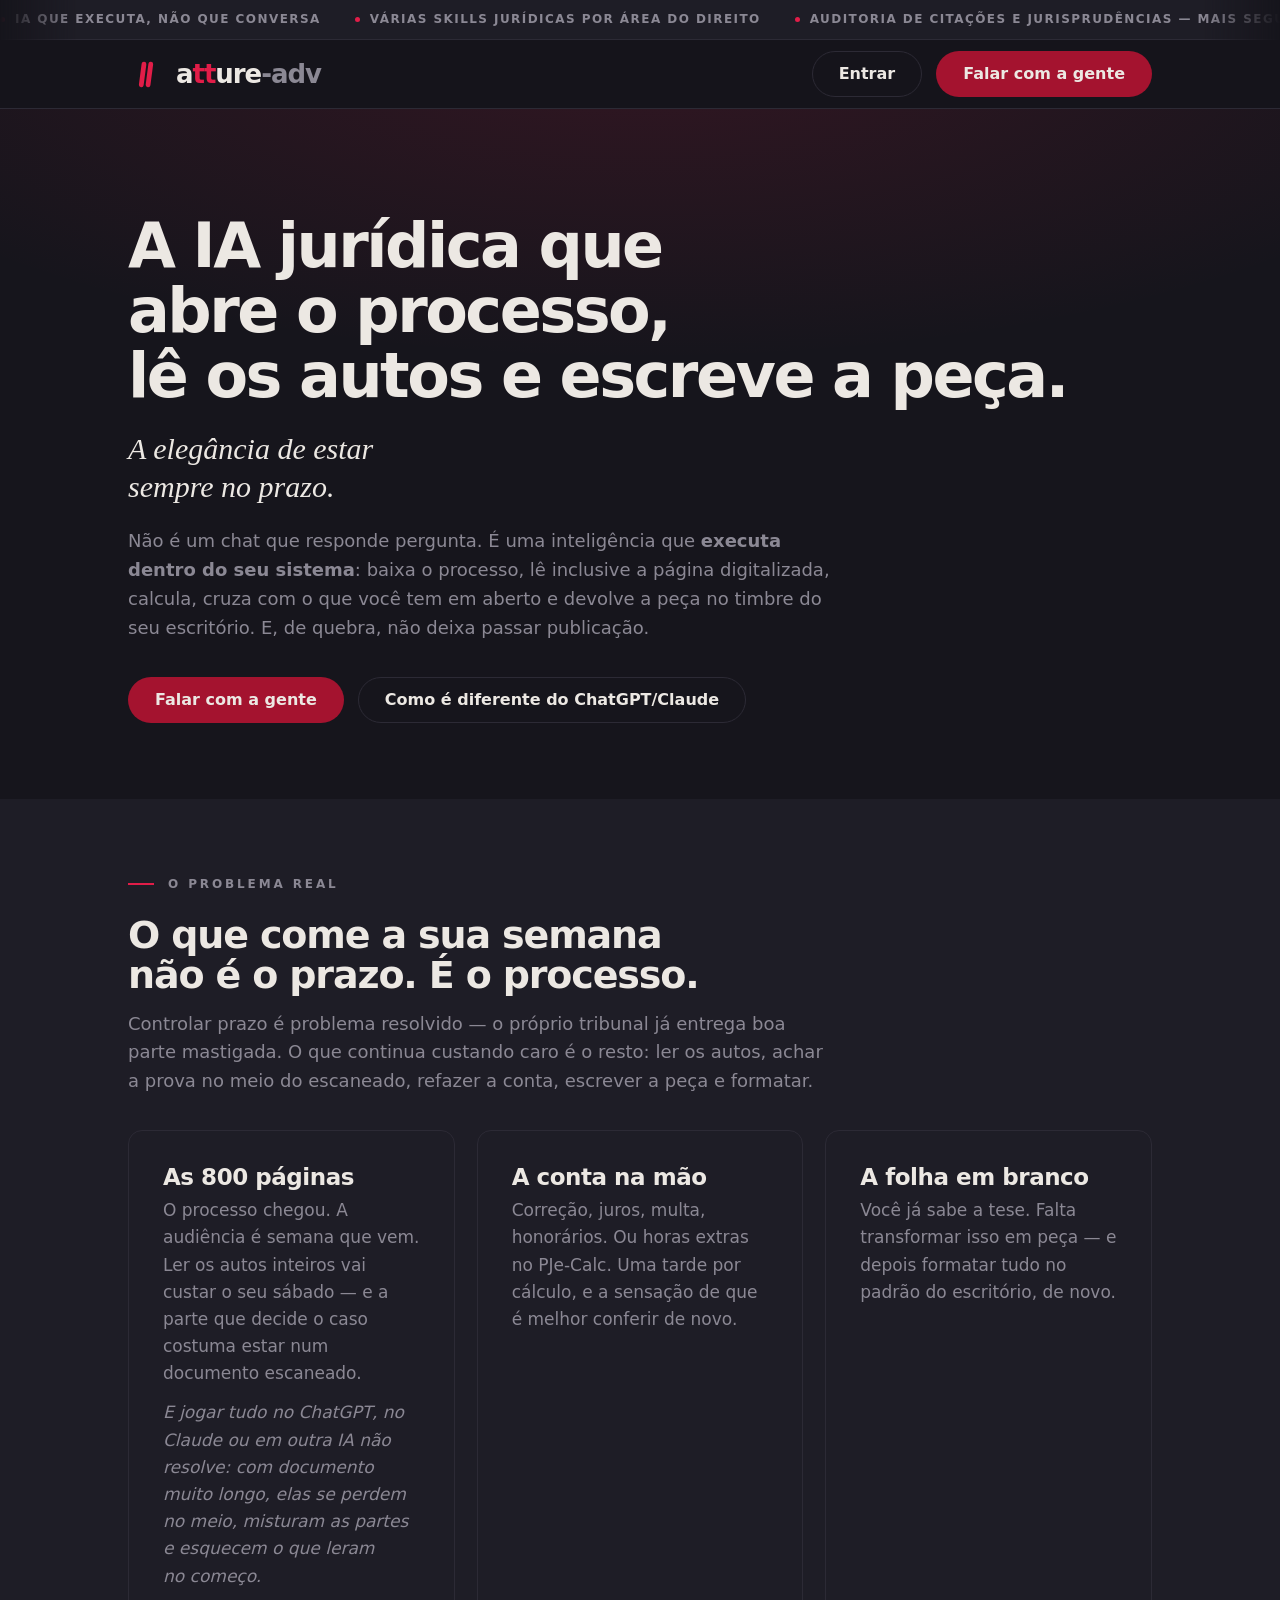
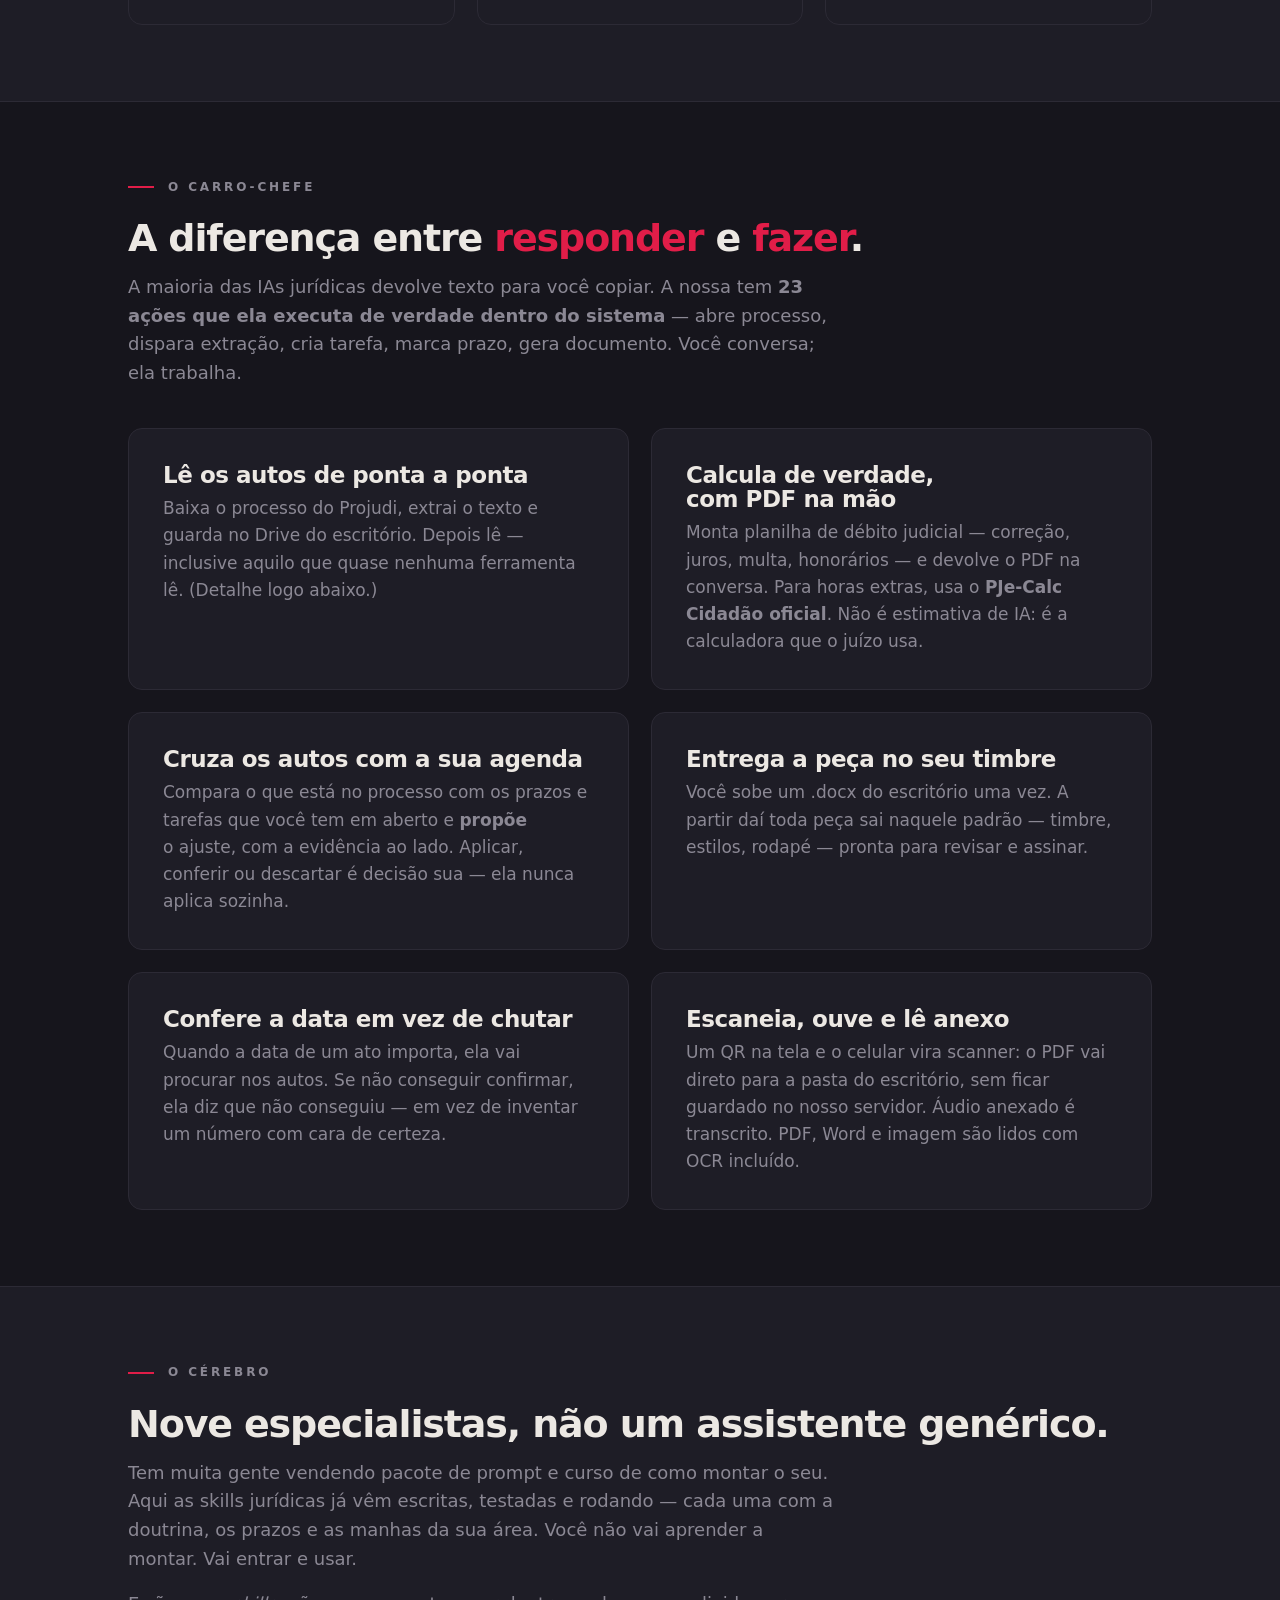
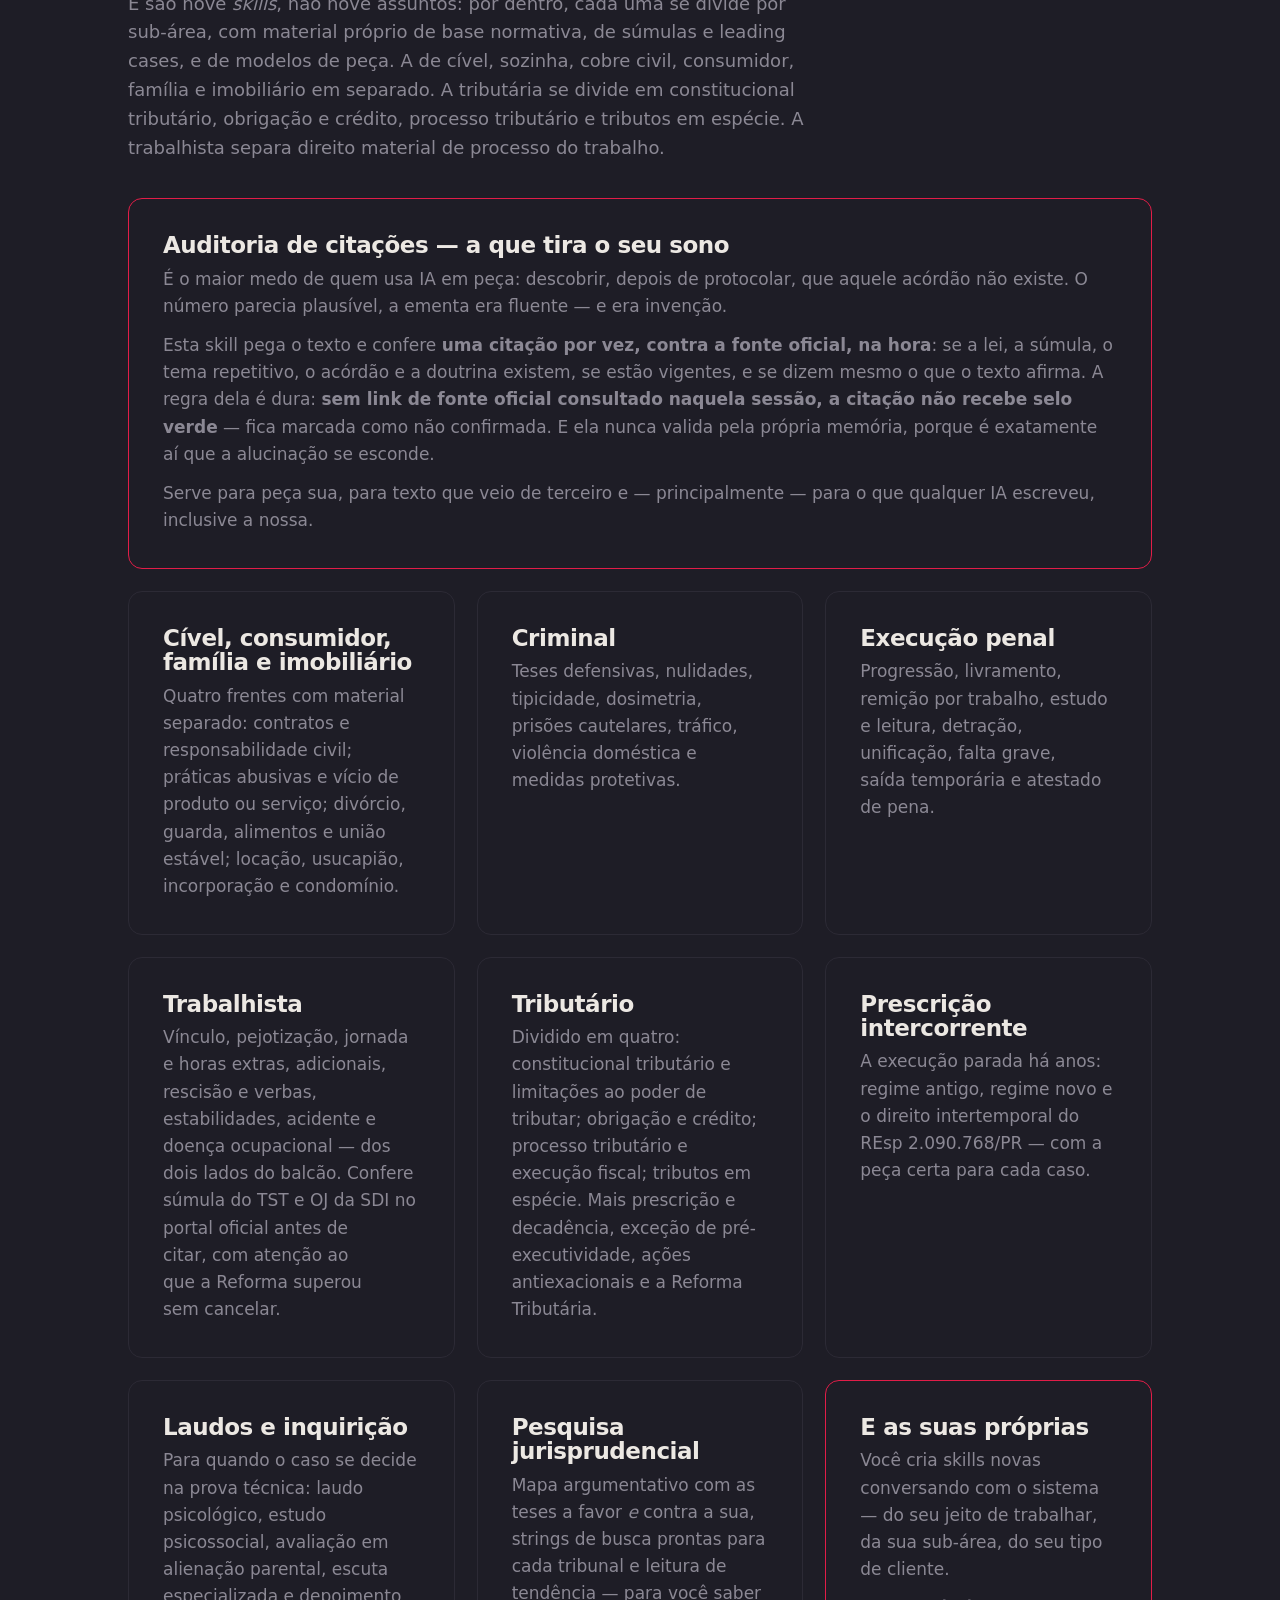
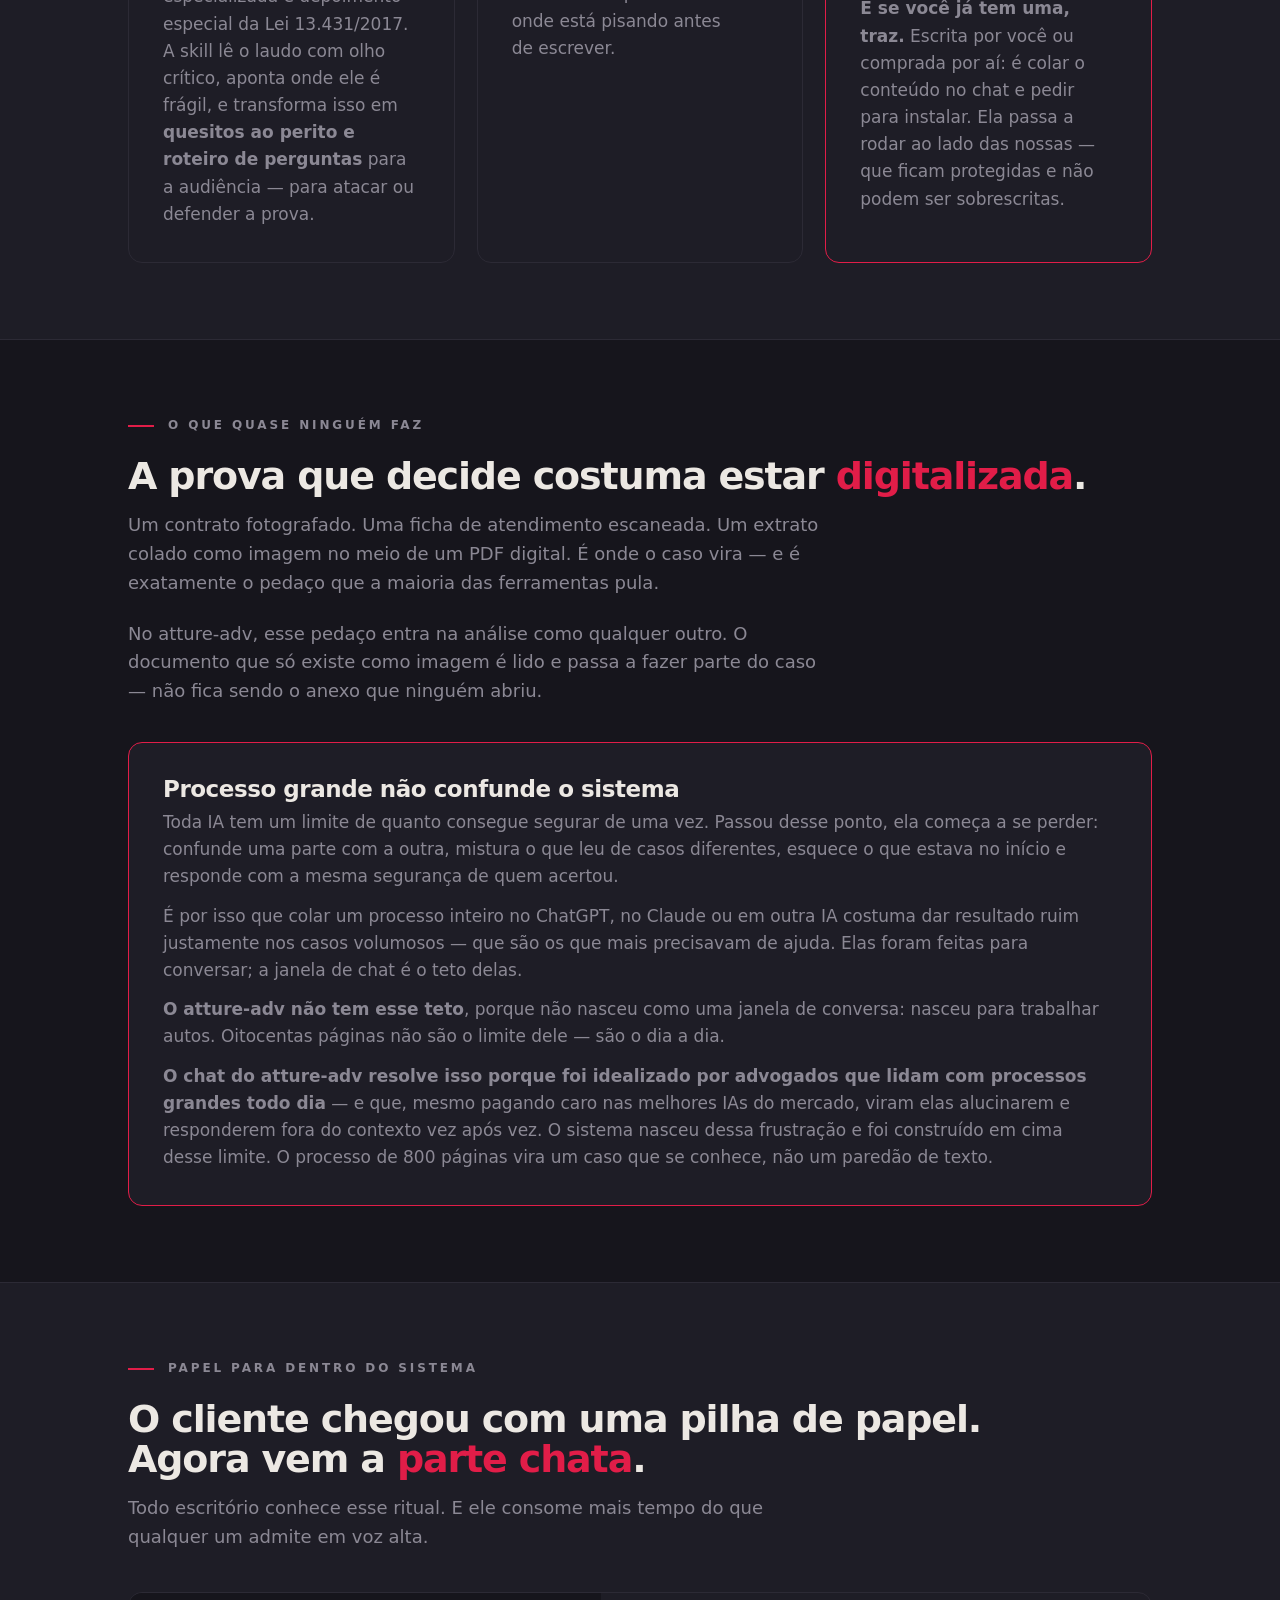
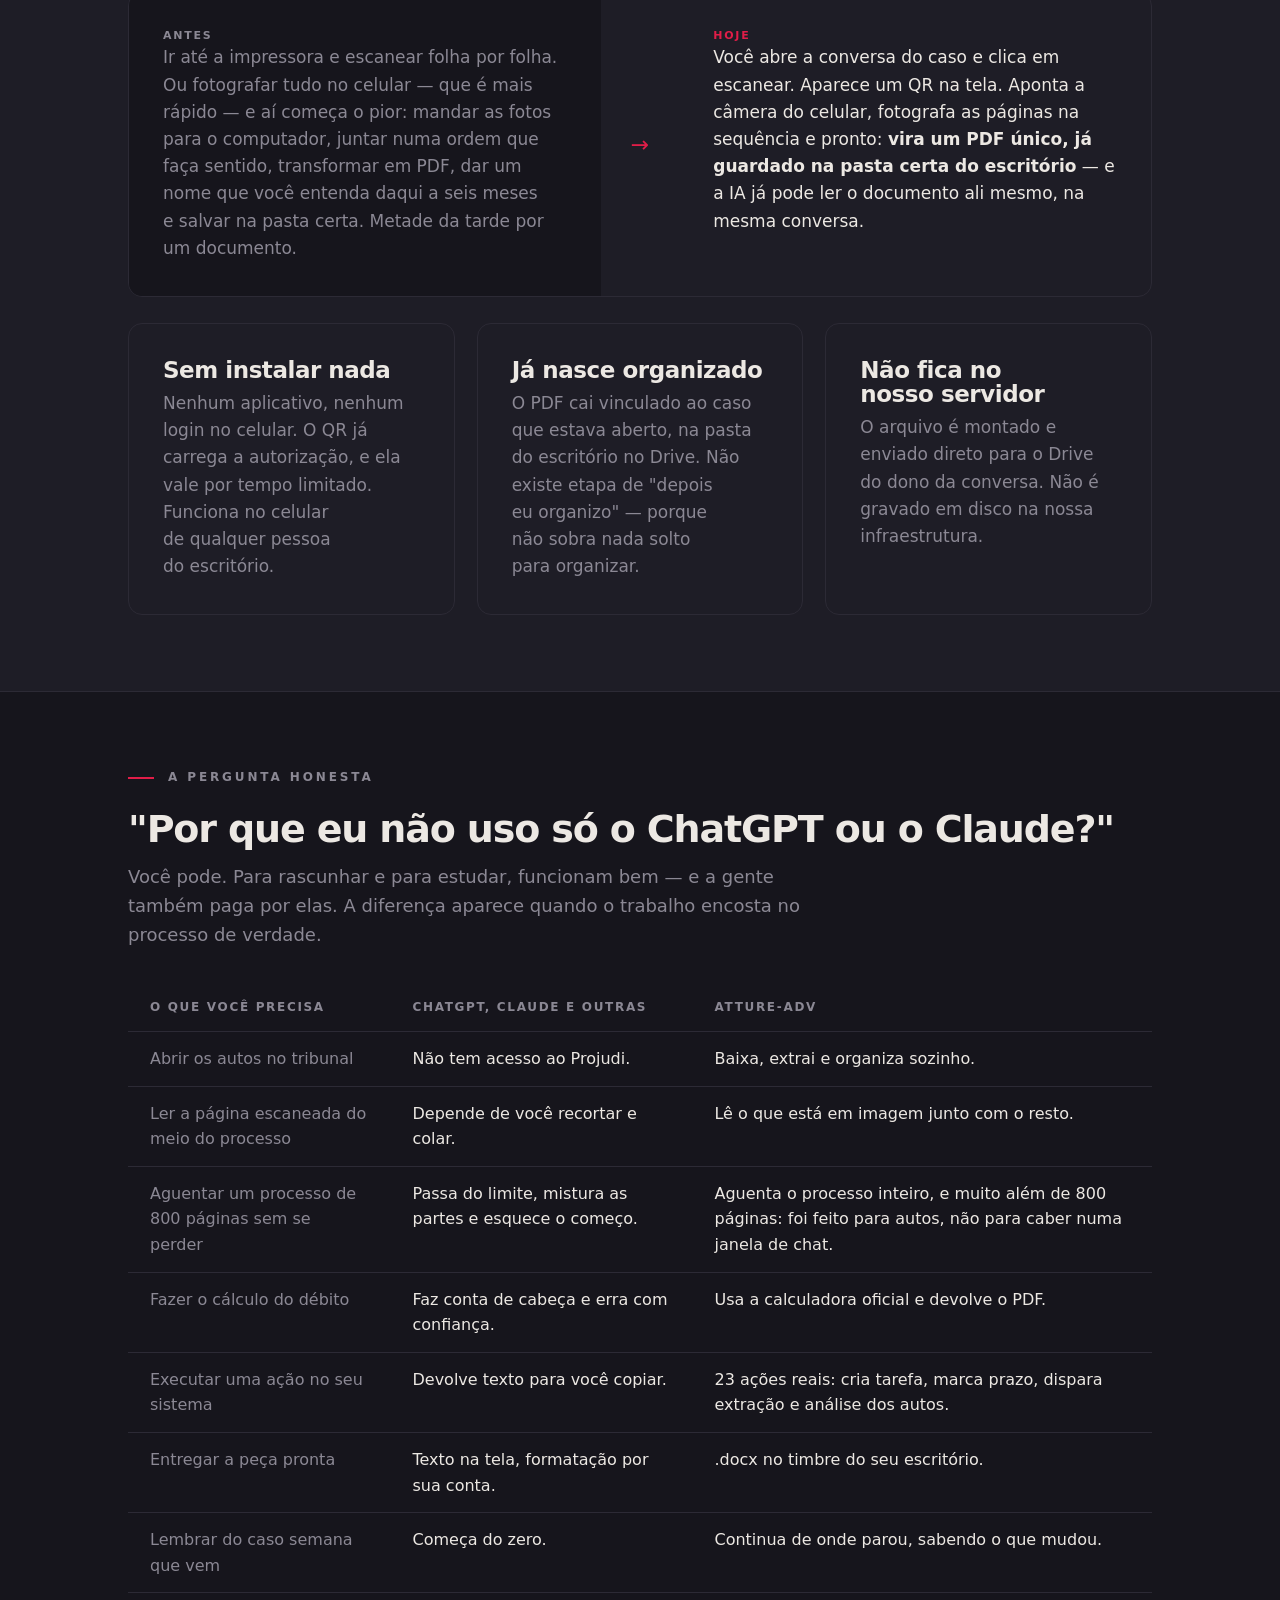
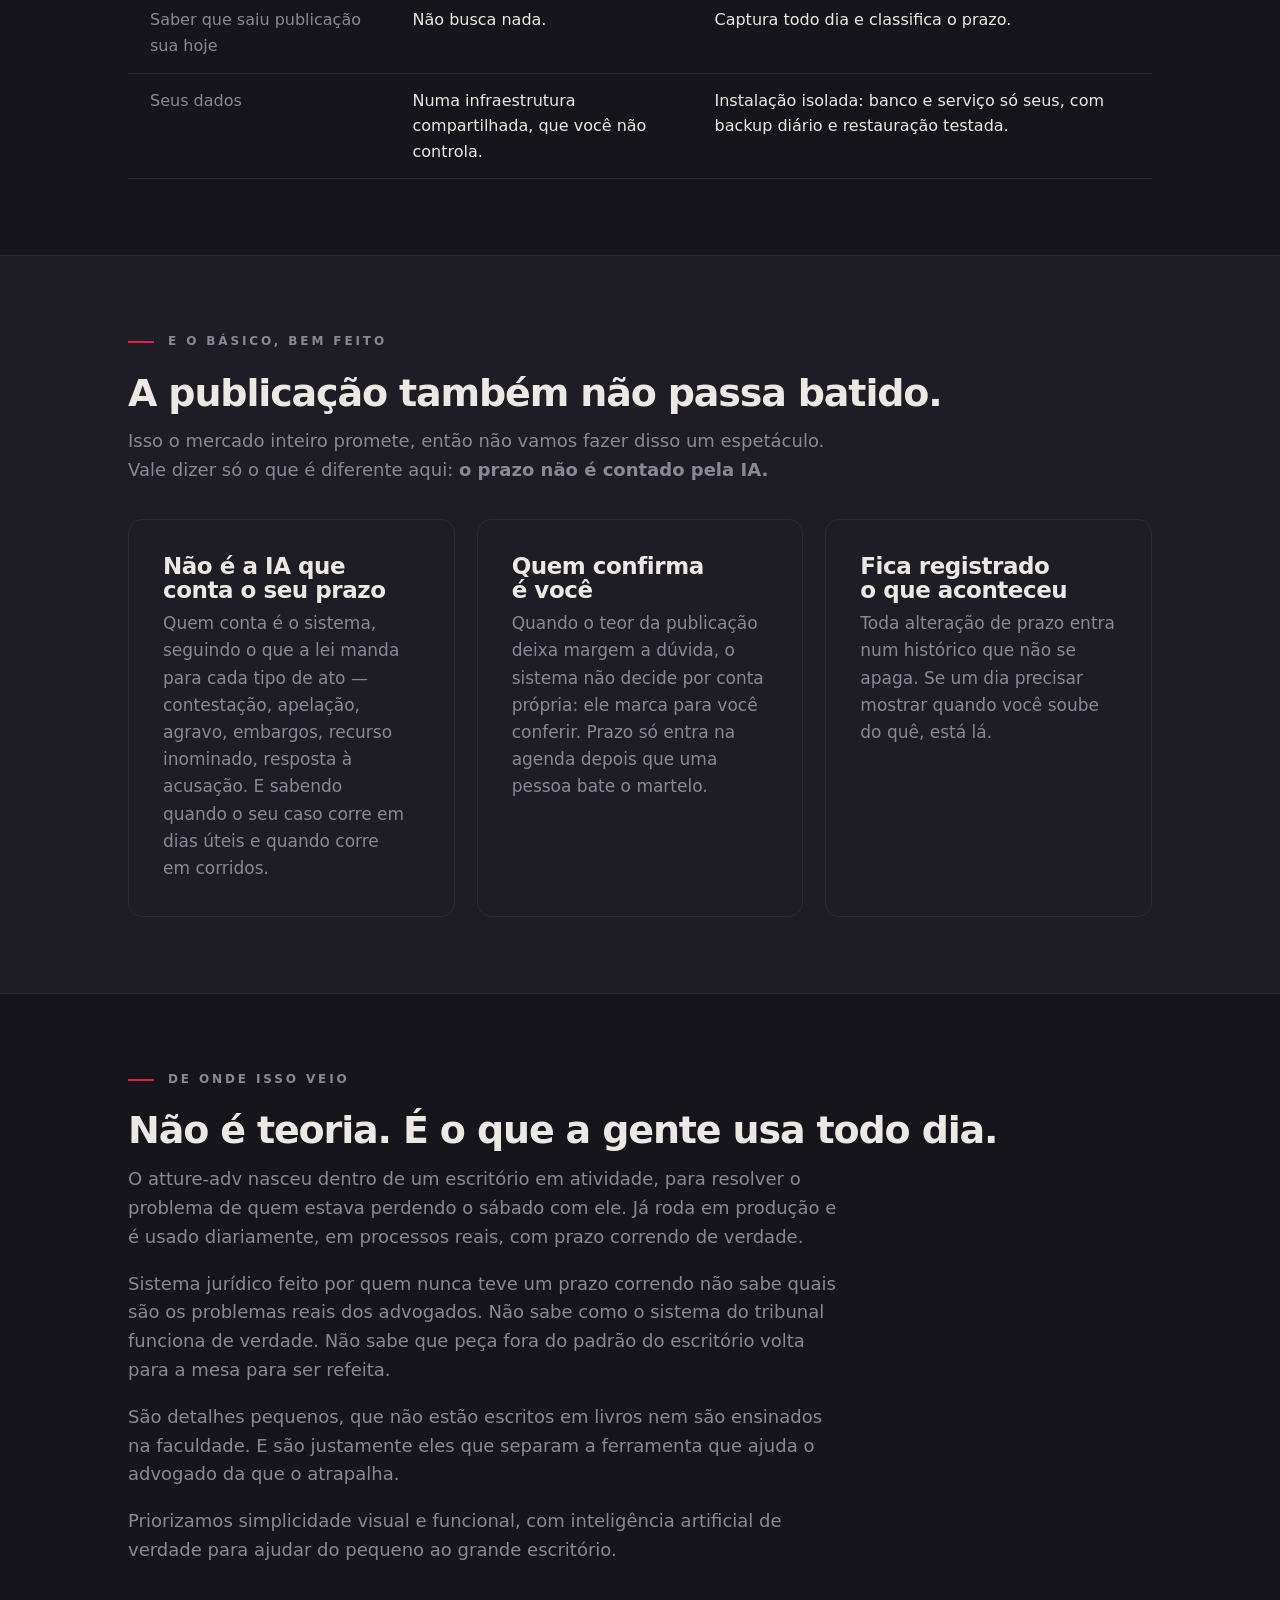
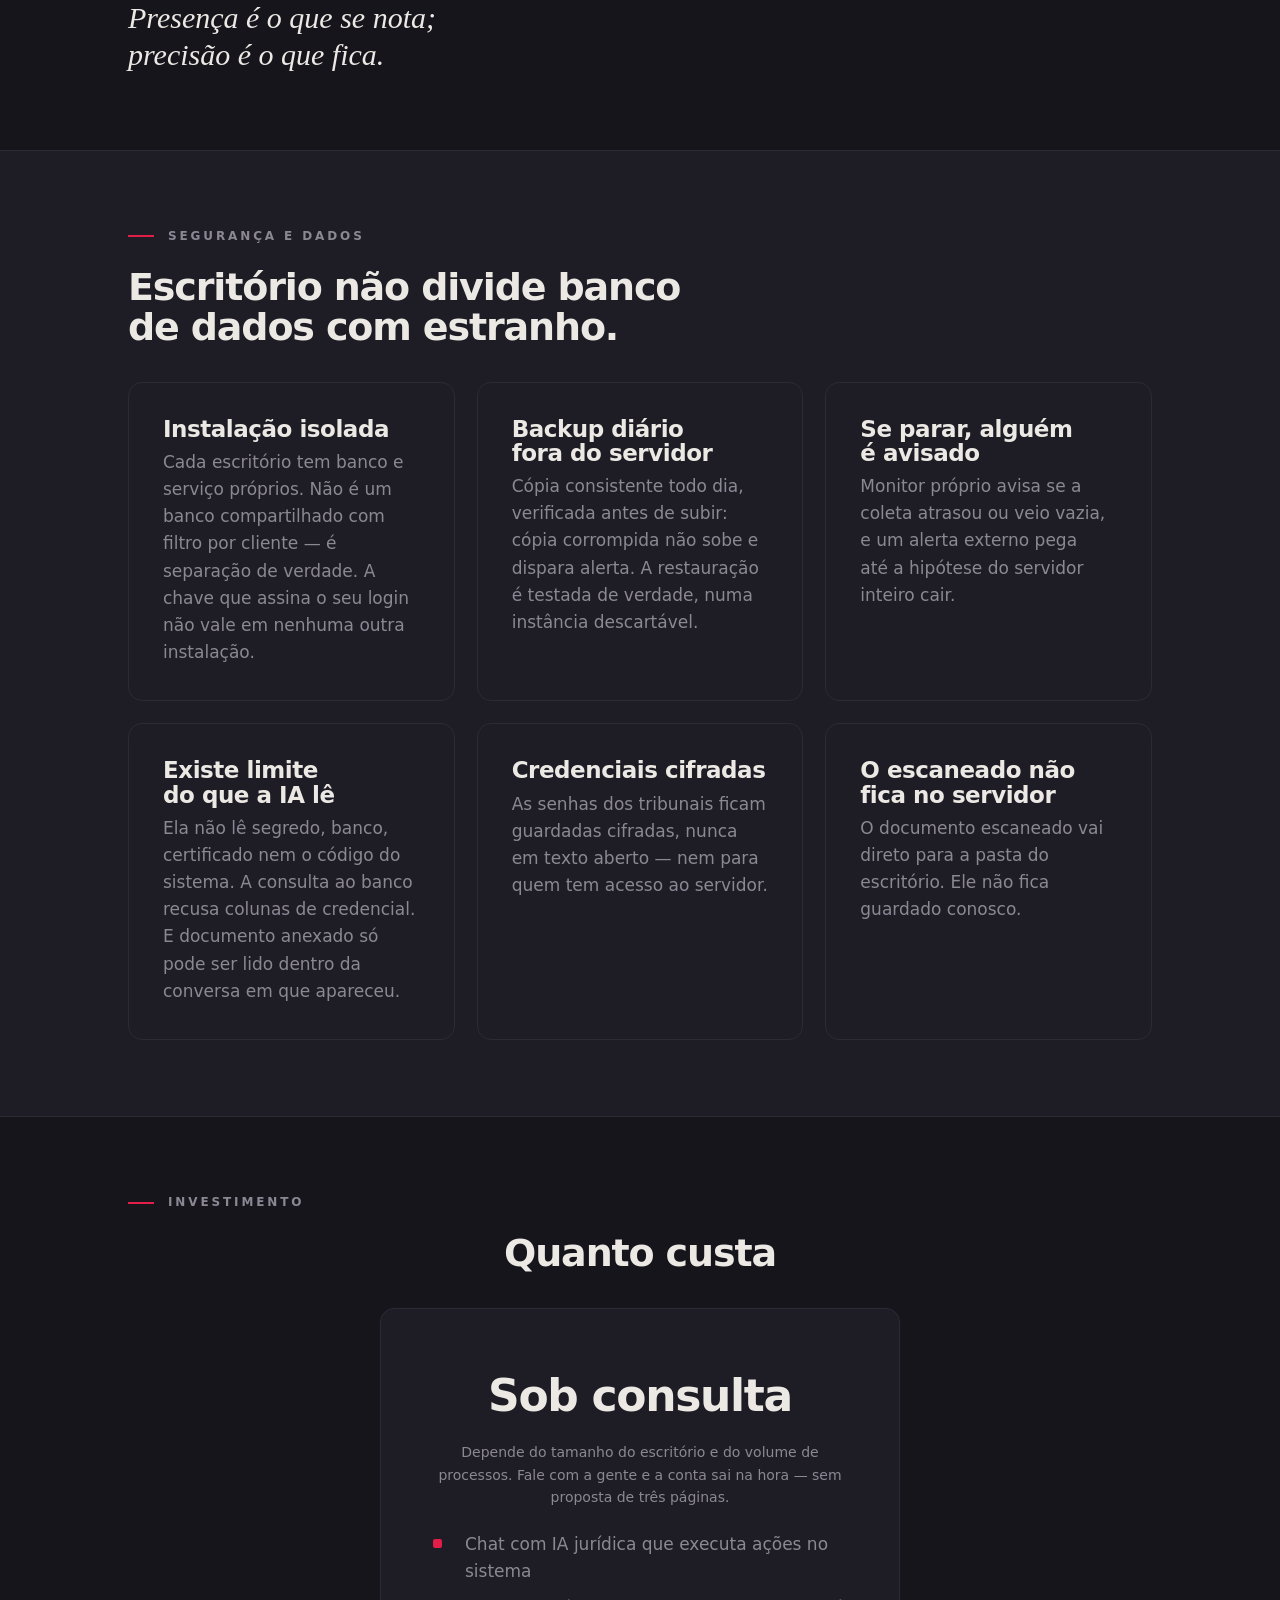
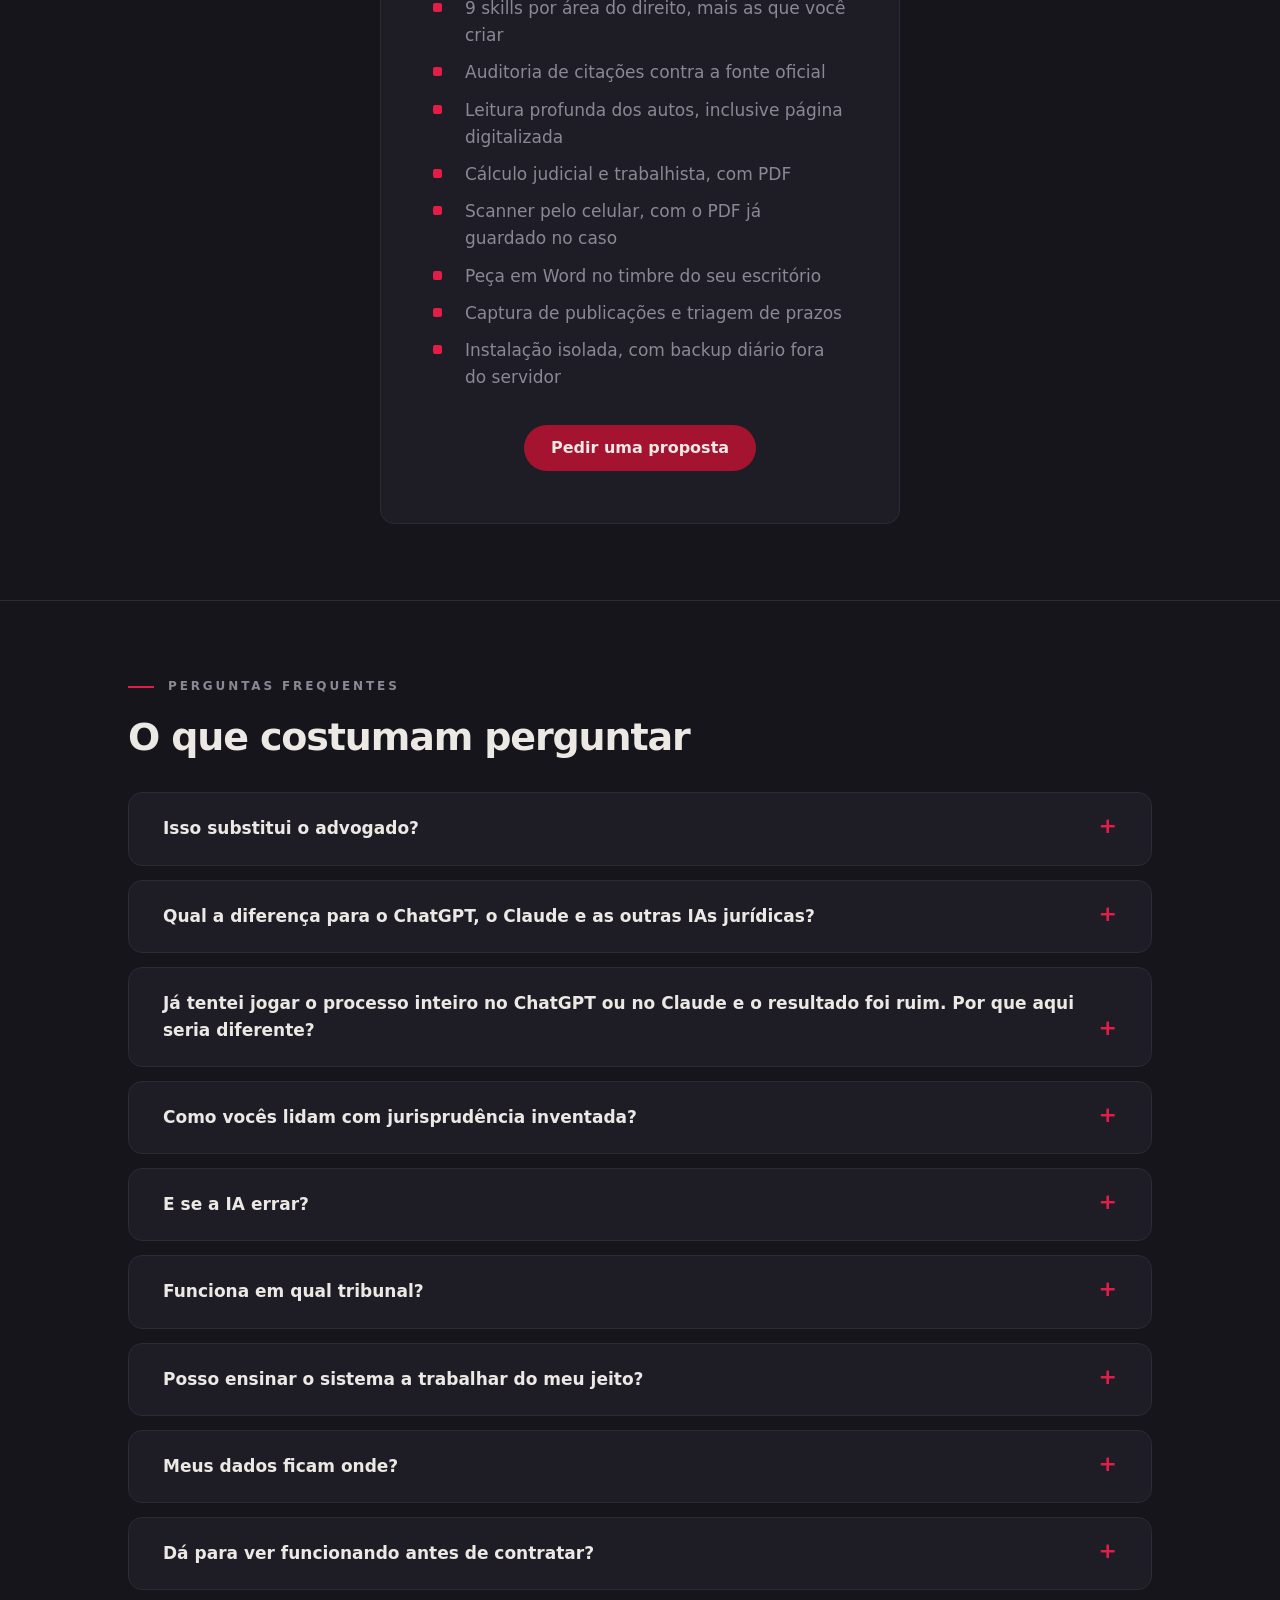
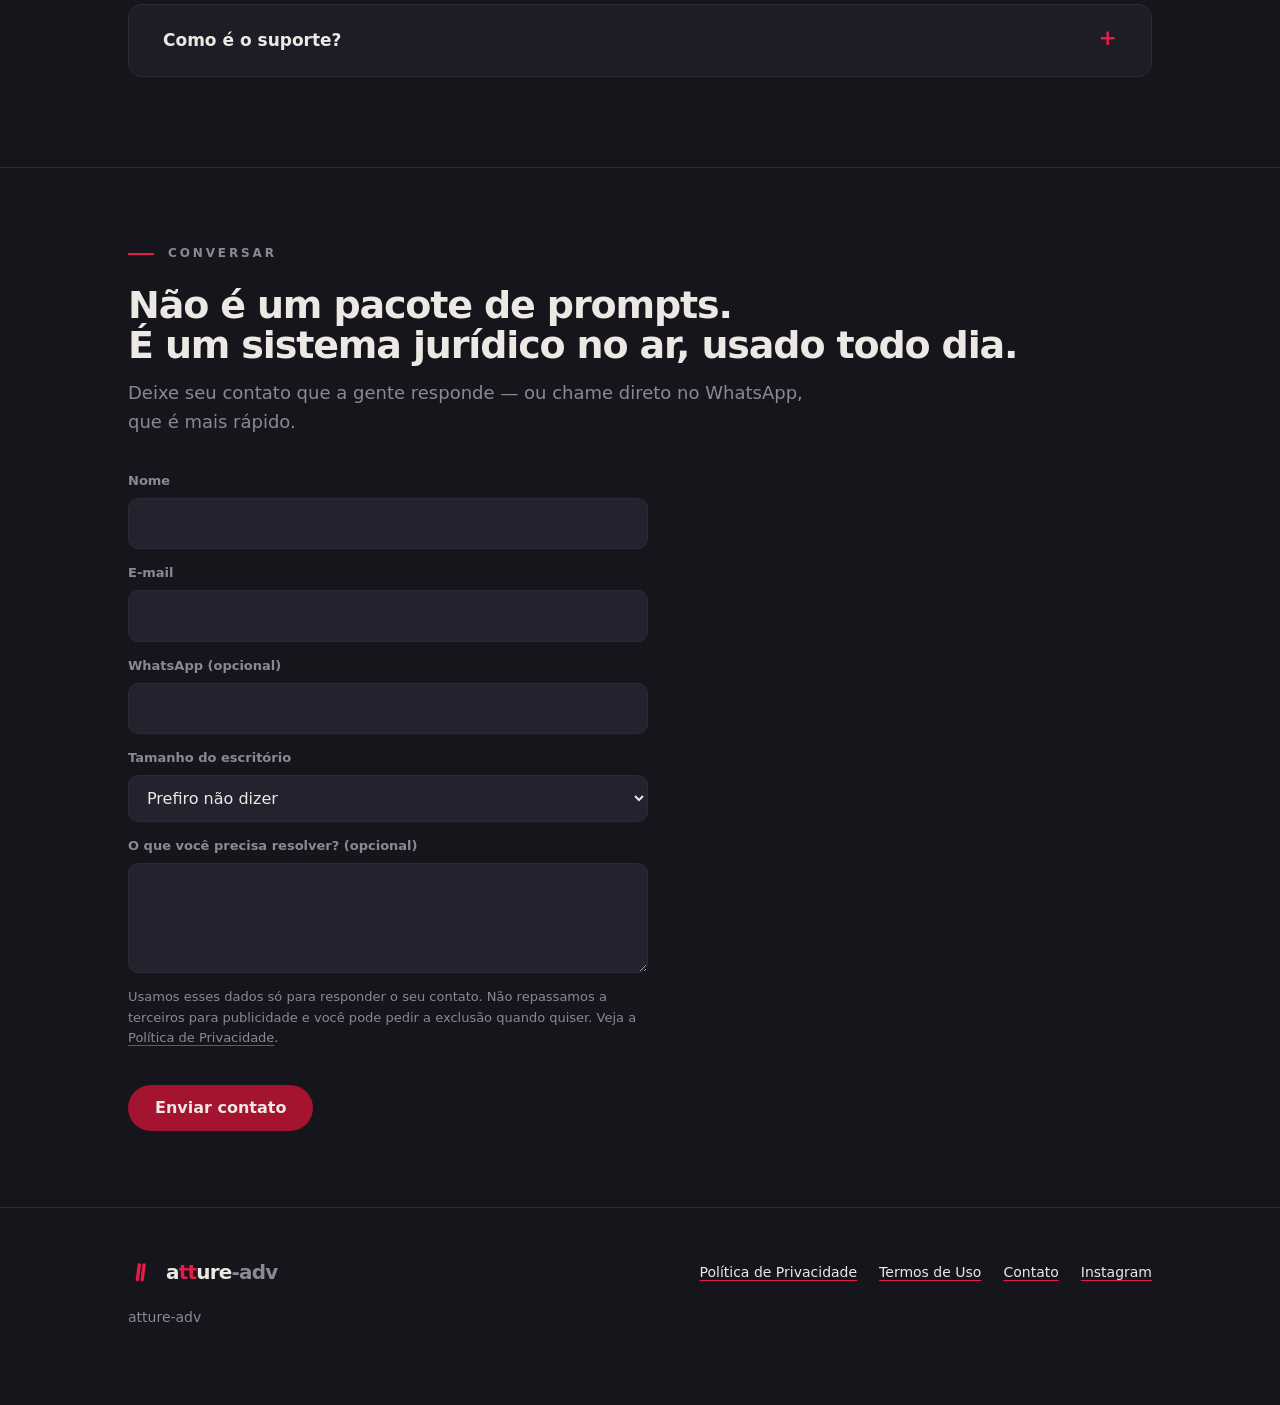
==== commit 39036c3c: "feat: link do Instagram no rodape + avatares da marca @atture.adv ligado no config; o rodape passa a" ====
--- a/index.html
+++ b/index.html
@@ -7,7 +7,7 @@
 <meta name="description" content="Abre os autos, lê até a página digitalizada, calcula, reconcilia com seus prazos e escreve a peça no seu timbre. Uma IA que executa, não que conversa.">
 <link rel="icon" href="assets/favicon.svg" type="image/svg+xml">
 <link rel="stylesheet" href="estilo.css">
-<script src="config.js?v=2"></script>
+<script src="config.js?v=3"></script>
 </head>
 <body>
 
@@ -609,6 +609,9 @@
       <a href="privacidade.html">Política de Privacidade</a>
       <a href="termos.html">Termos de Uso</a>
       <a id="rodape-email" href="#">Contato</a>
+      <a id="rodape-instagram" href="#" rel="noopener" target="_blank" hidden>Instagram</a>
+      <a id="rodape-linkedin" href="#" rel="noopener" target="_blank" hidden>LinkedIn</a>
+      <a id="rodape-youtube" href="#" rel="noopener" target="_blank" hidden>YouTube</a>
     </nav>
     <p class="miudo" id="rodape-empresa" style="width:100%;margin:0"></p>
   </div>
@@ -640,6 +643,14 @@
   /* --- rodapé: e-mail e identificação (omite a linha do CNPJ se estiver vazia) --- */
   var mail = document.getElementById("rodape-email");
   if (mail && typeof C.linkEmail === "function") mail.href = C.linkEmail("Contato pelo site");
+
+  /* --- redes sociais: cada link só existe se estiver preenchido no config.
+         Ícone que leva a 404 é pior que ícone nenhum. --- */
+  ["instagram", "linkedin", "youtube"].forEach(function (rede) {
+    var el = document.getElementById("rodape-" + rede);
+    var url = C.links && C.links[rede];
+    if (el && url) { el.href = url; el.hidden = false; }
+  });
 
   var emp = document.getElementById("rodape-empresa");
   if (emp) {
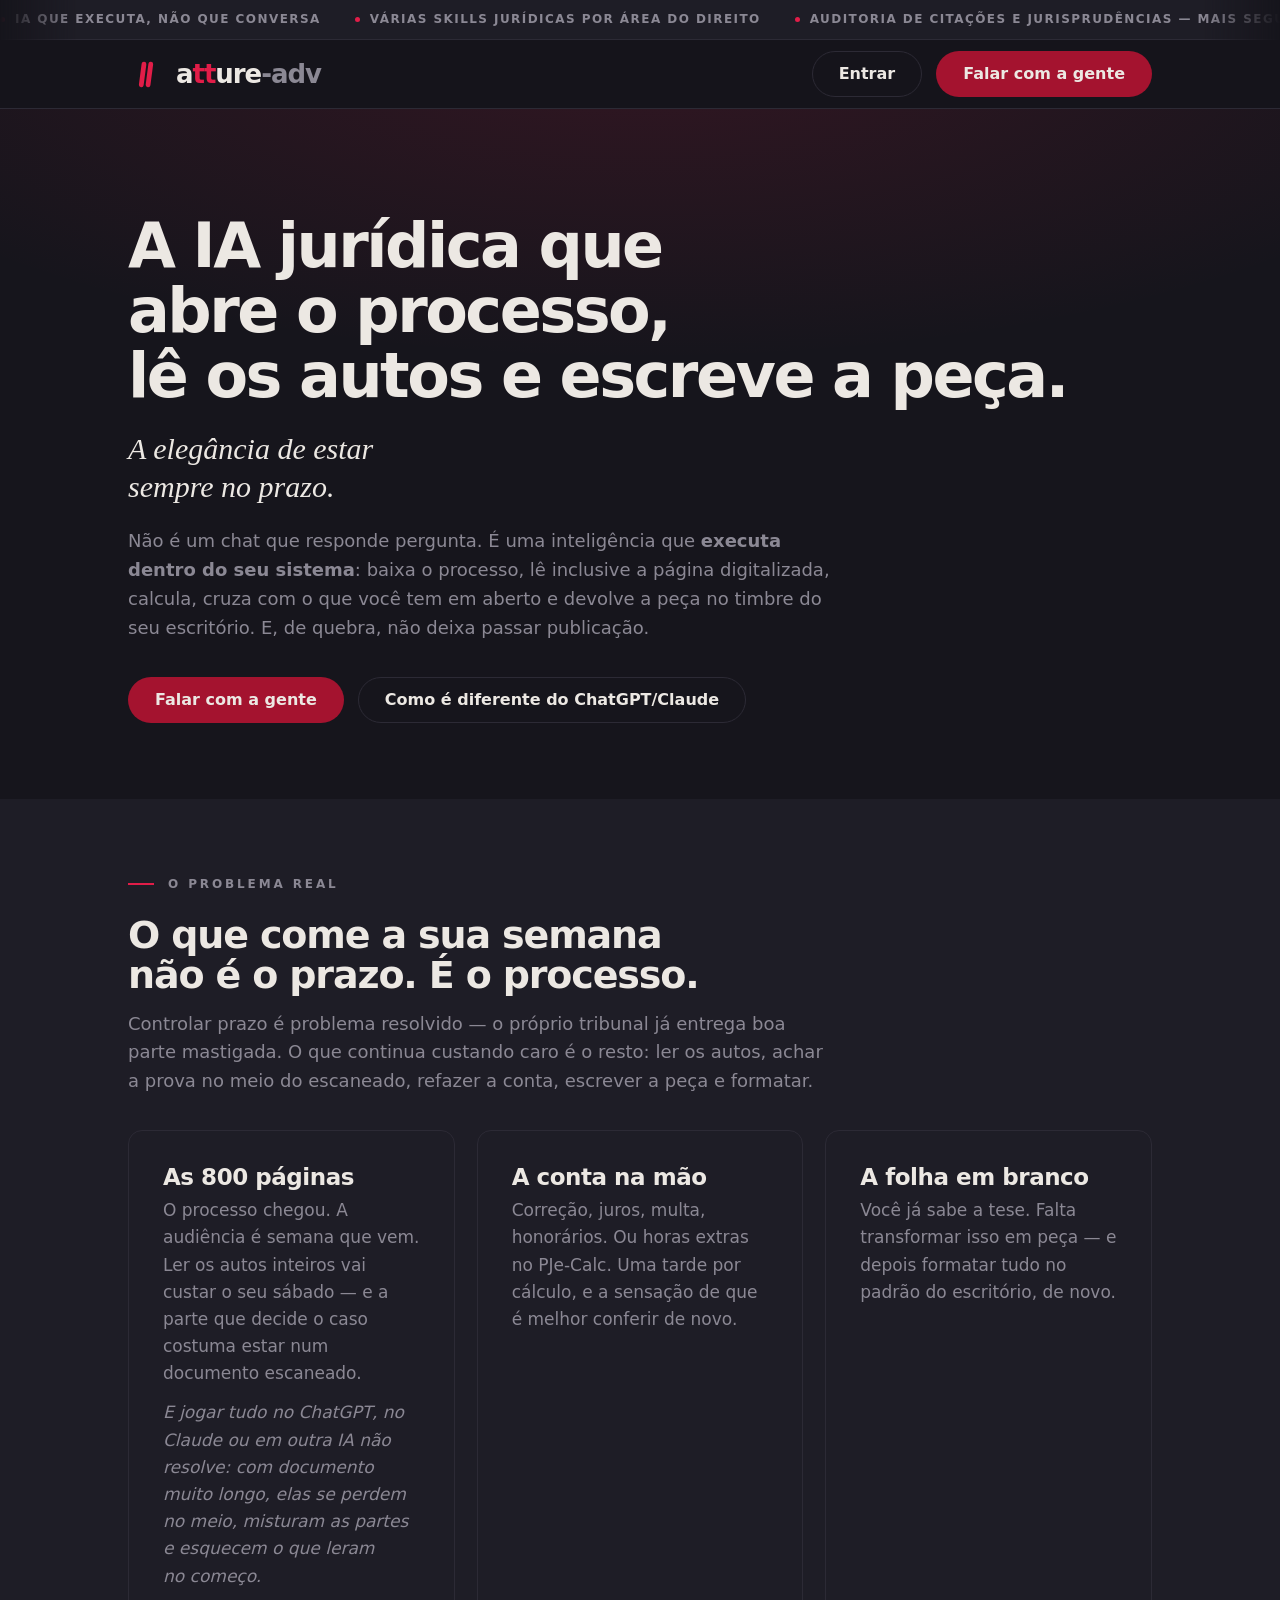
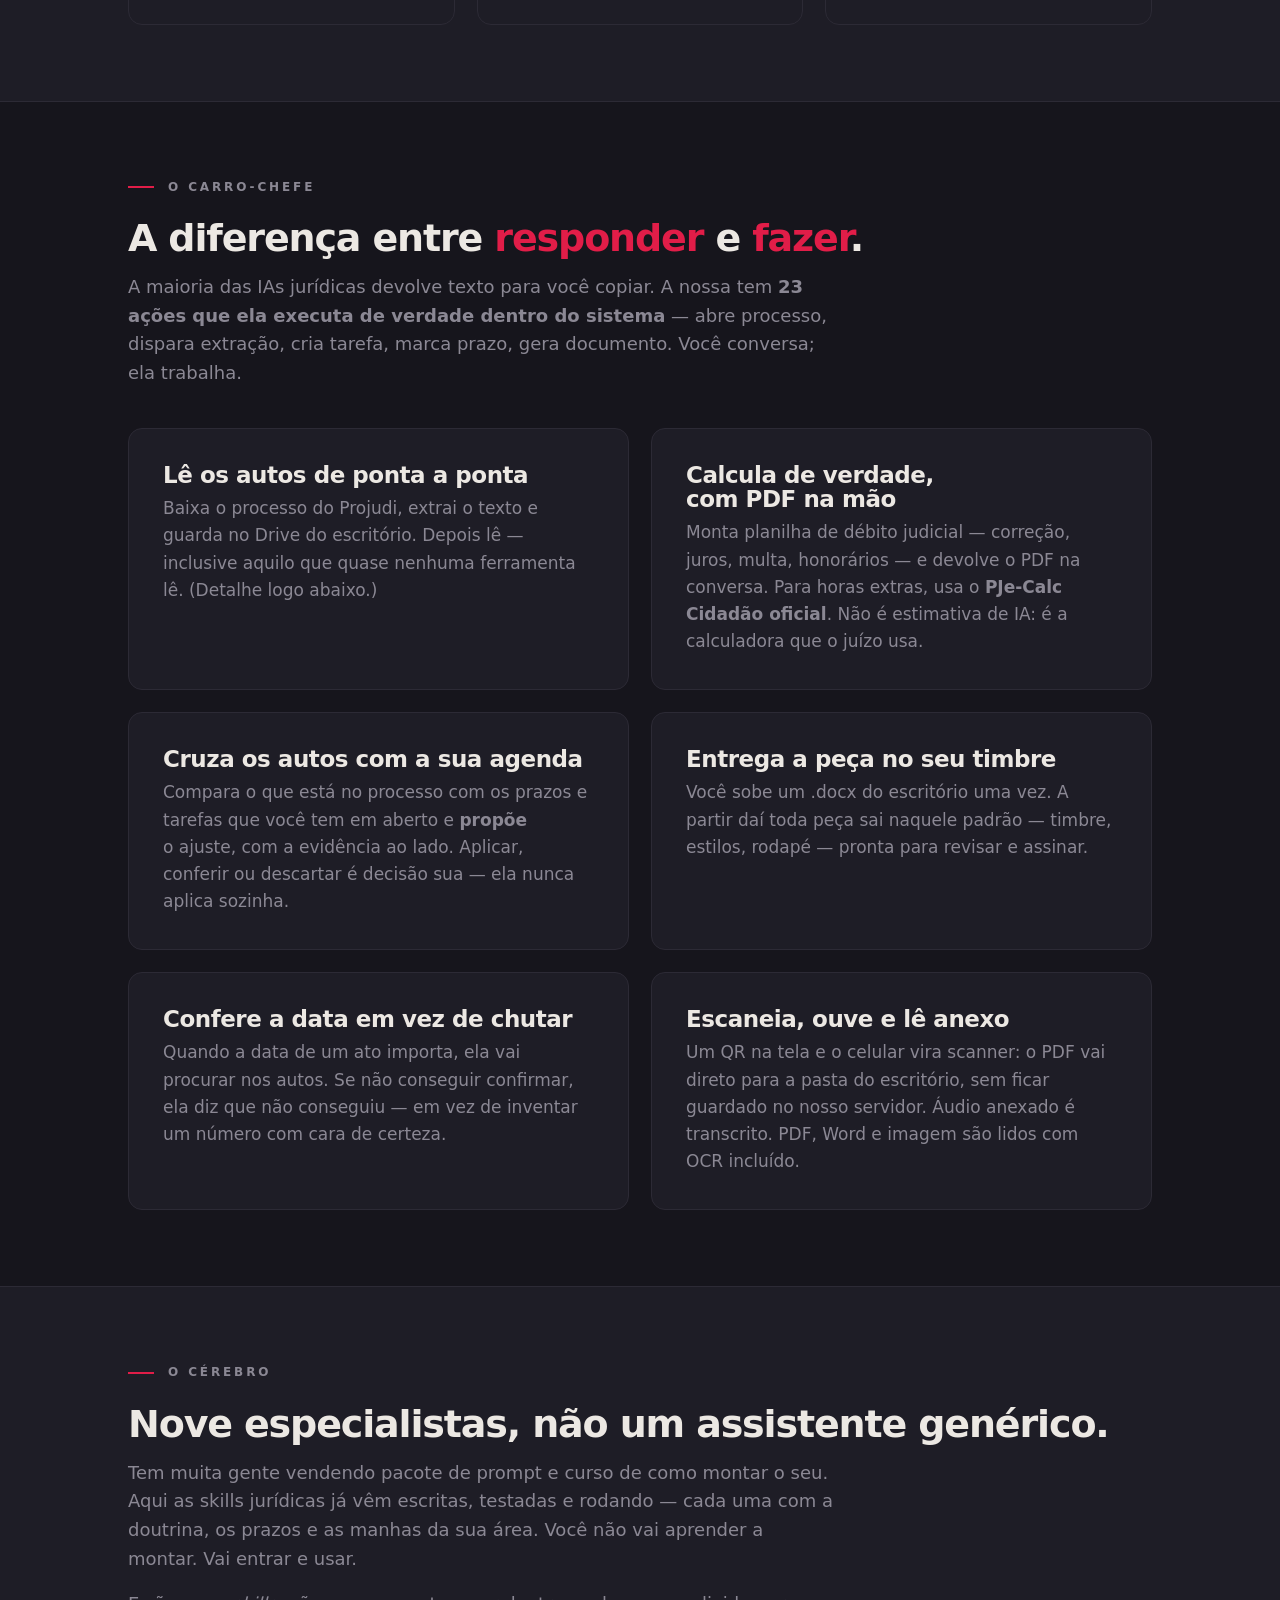
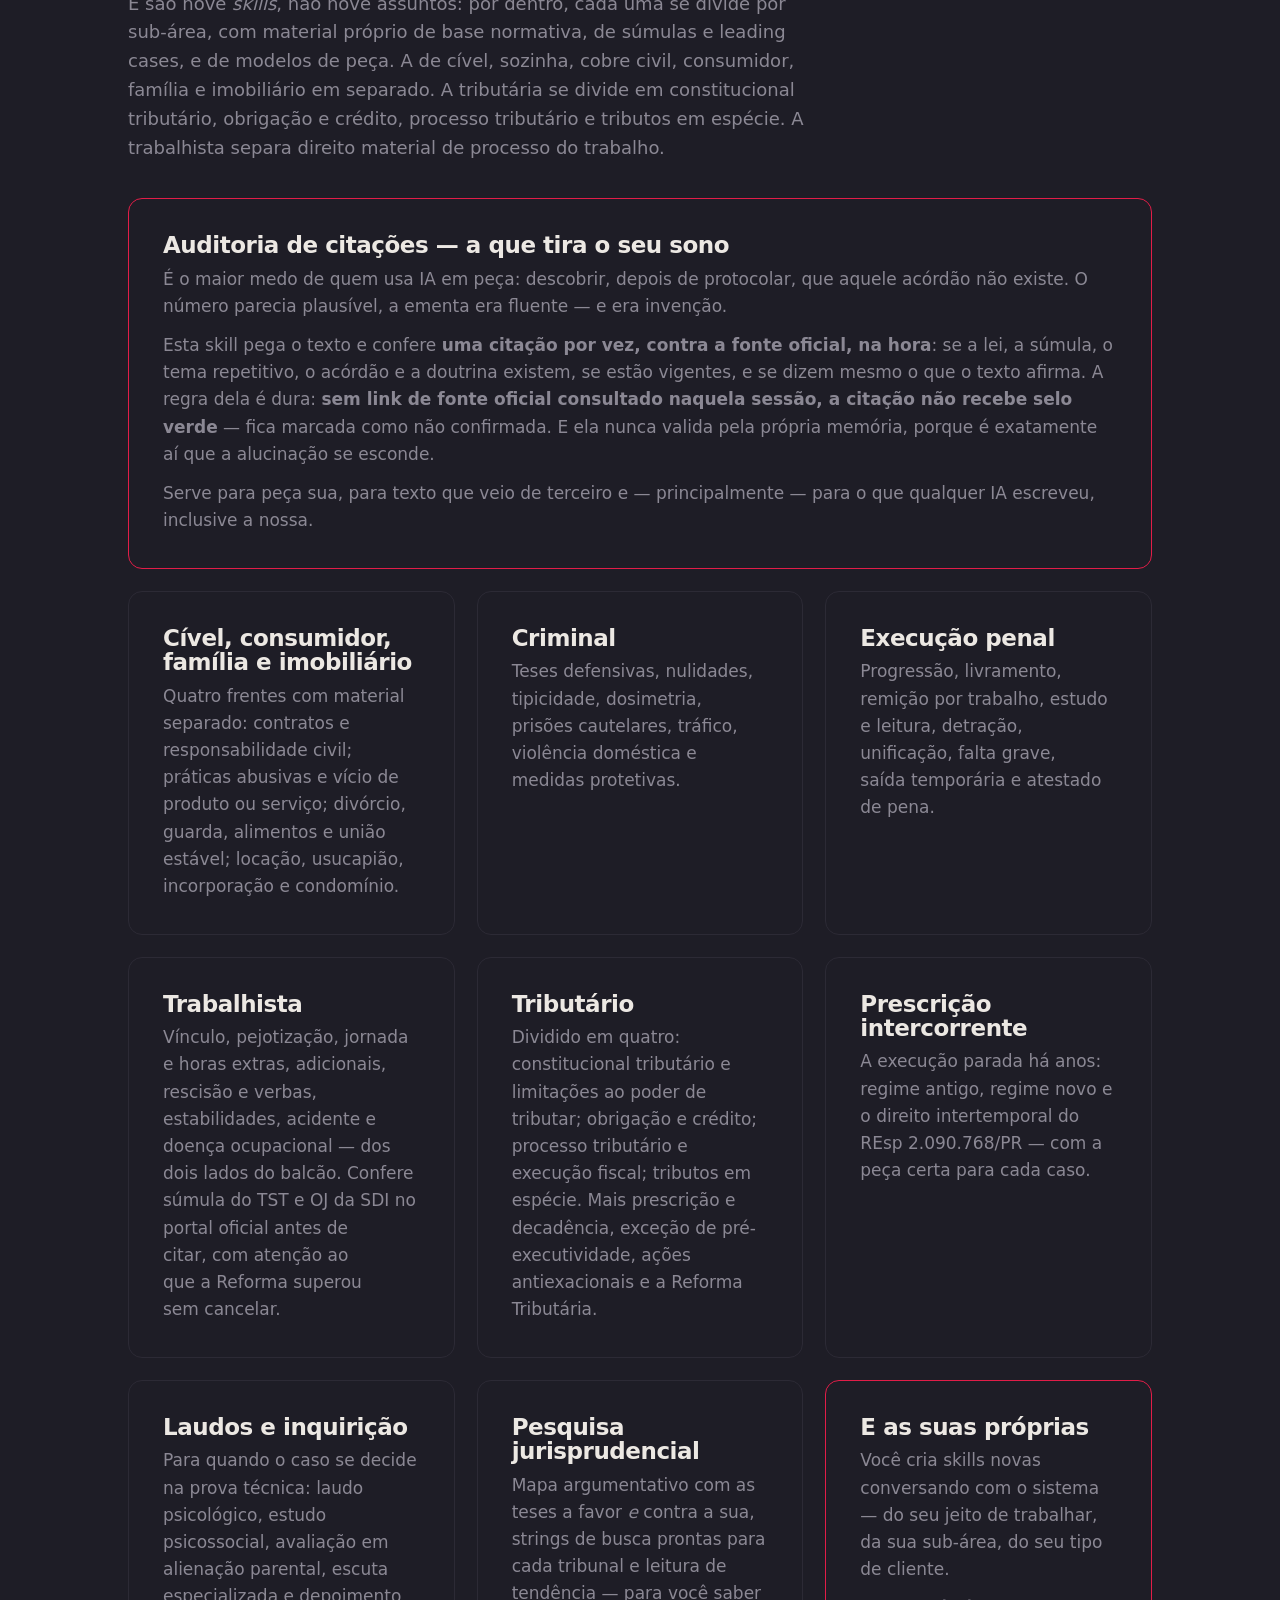
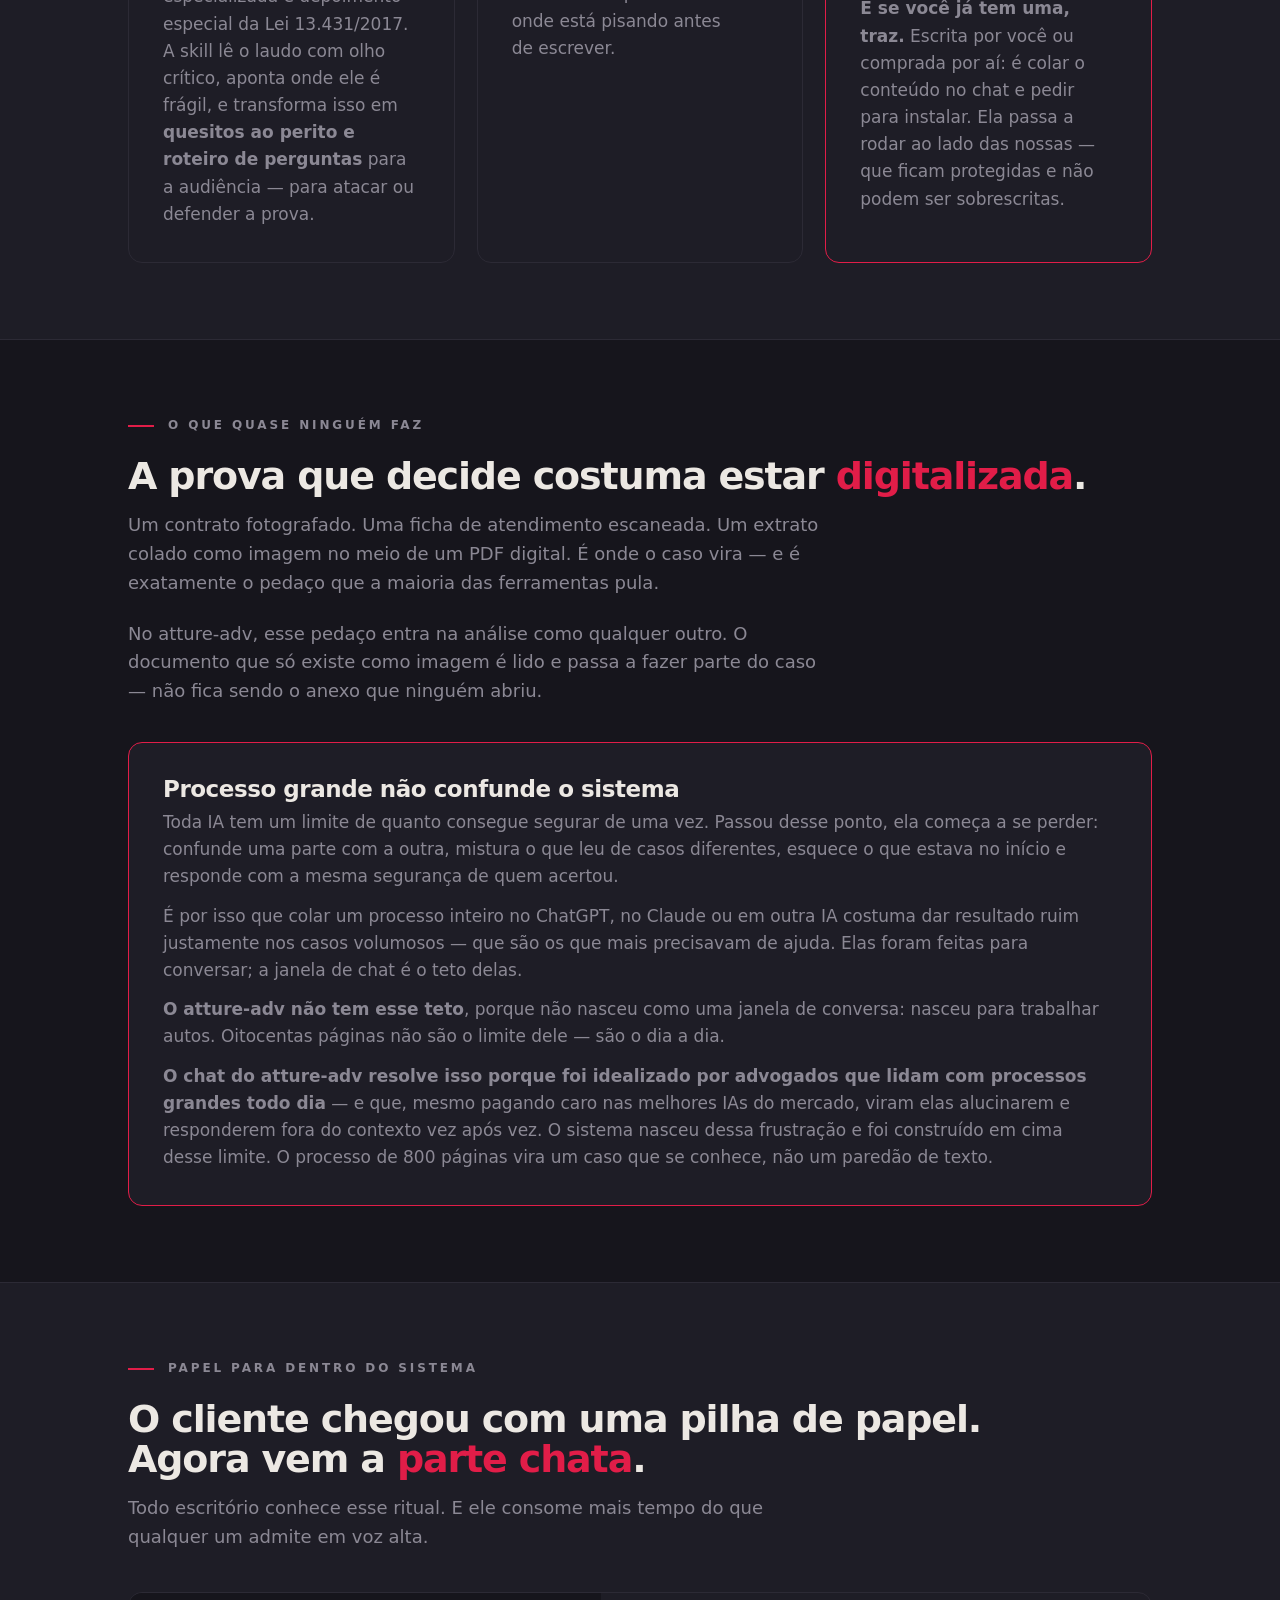
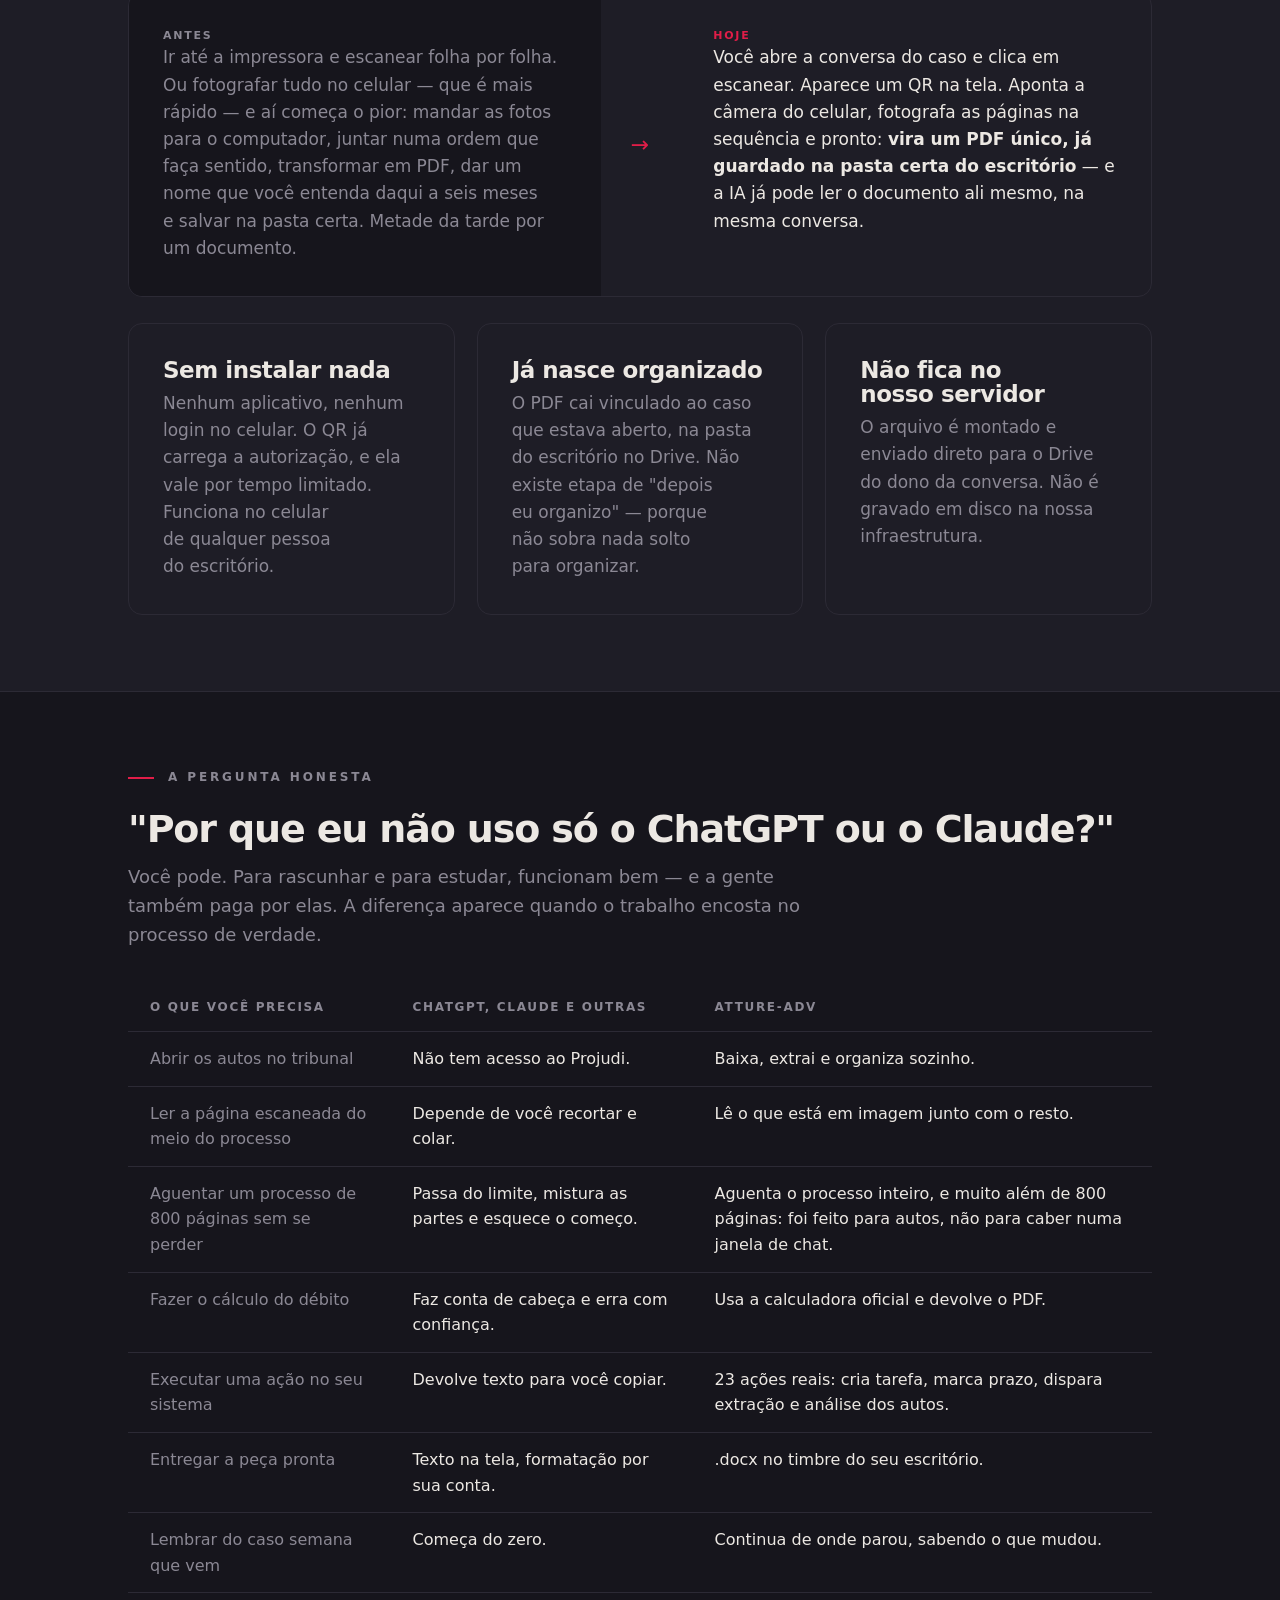
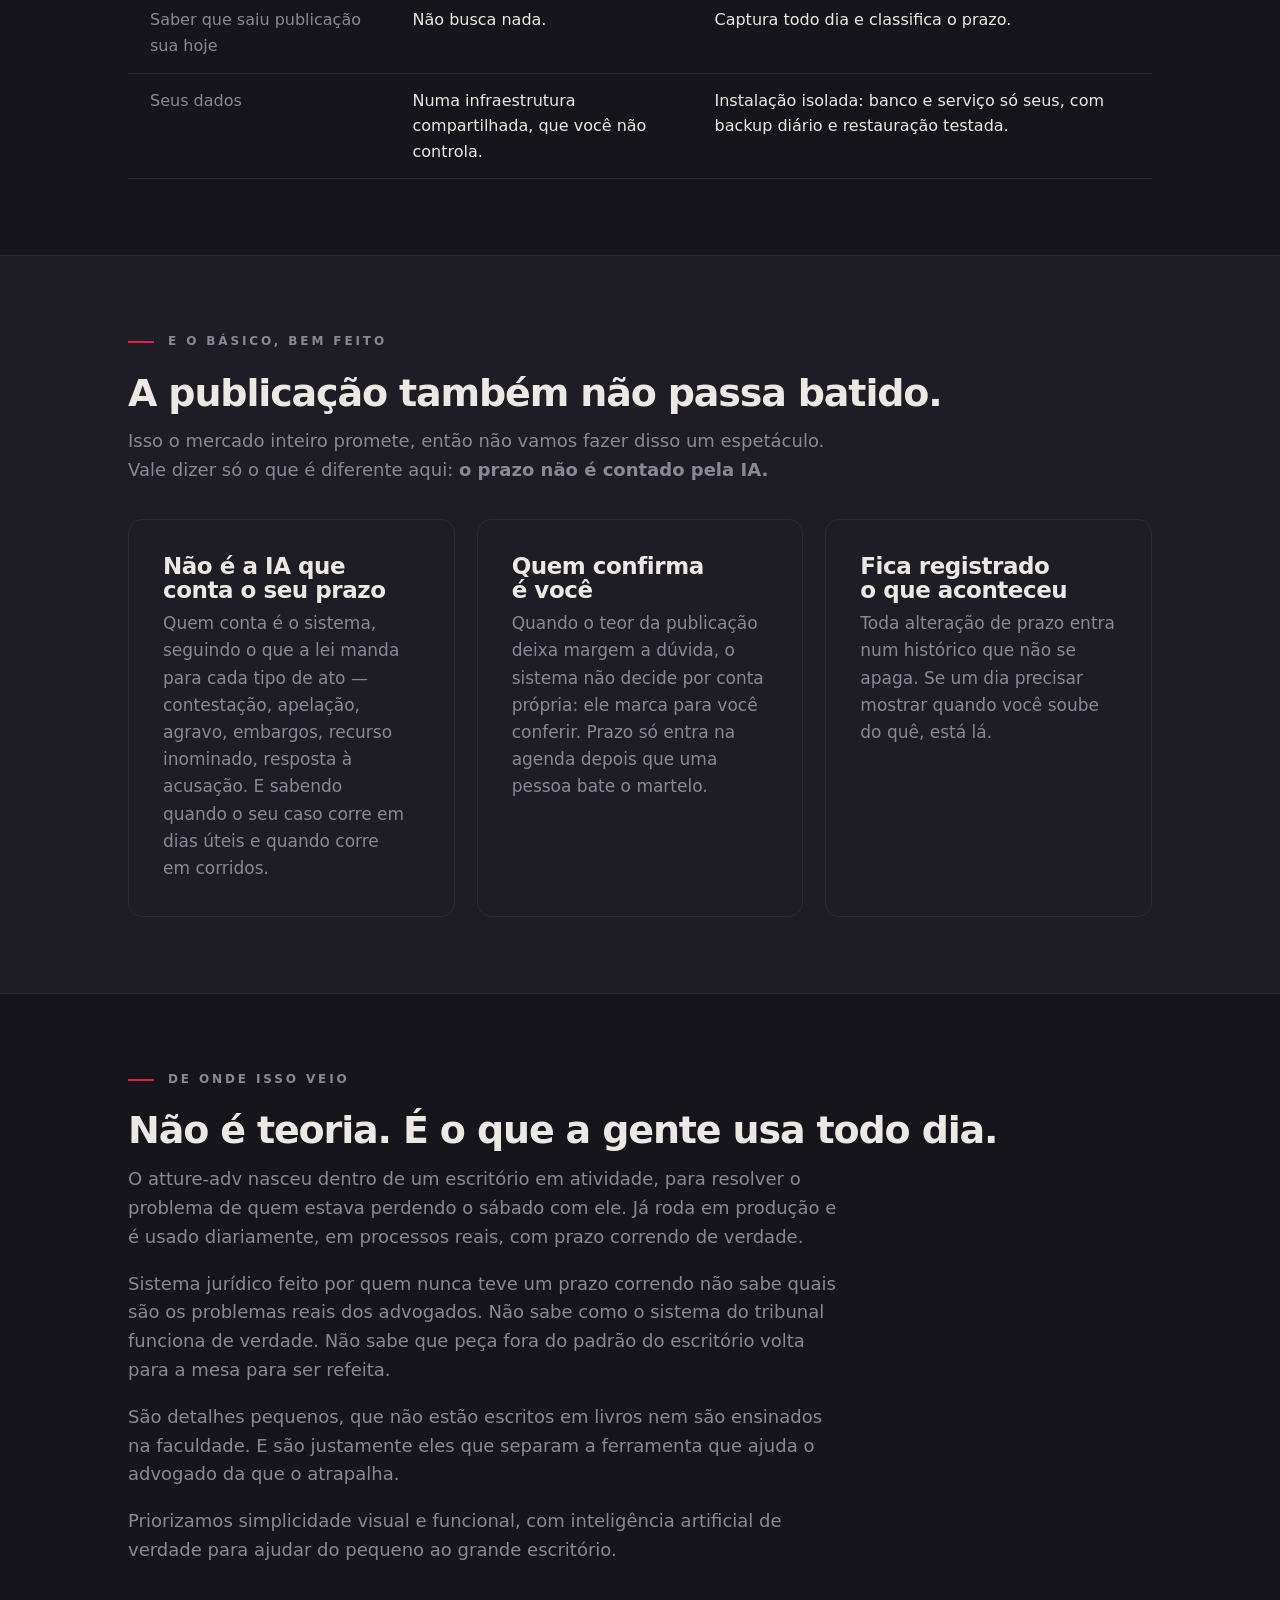
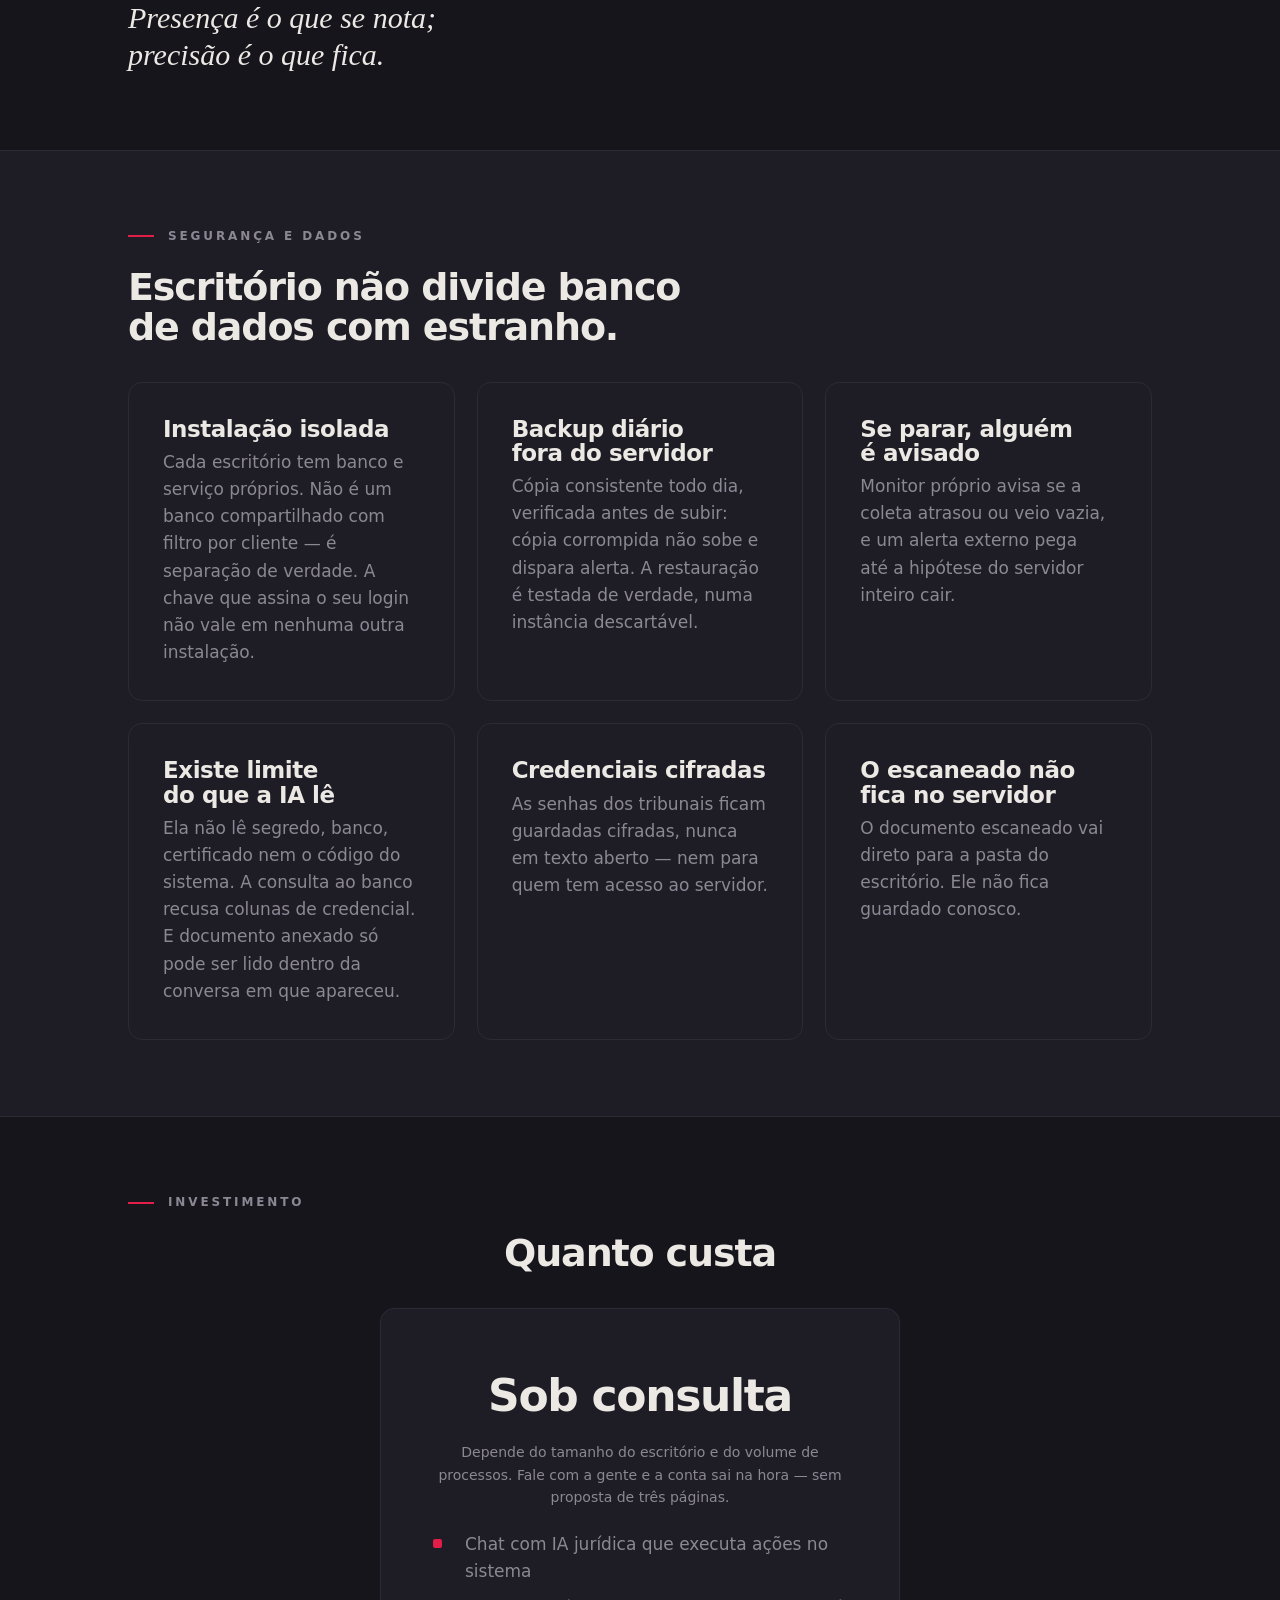
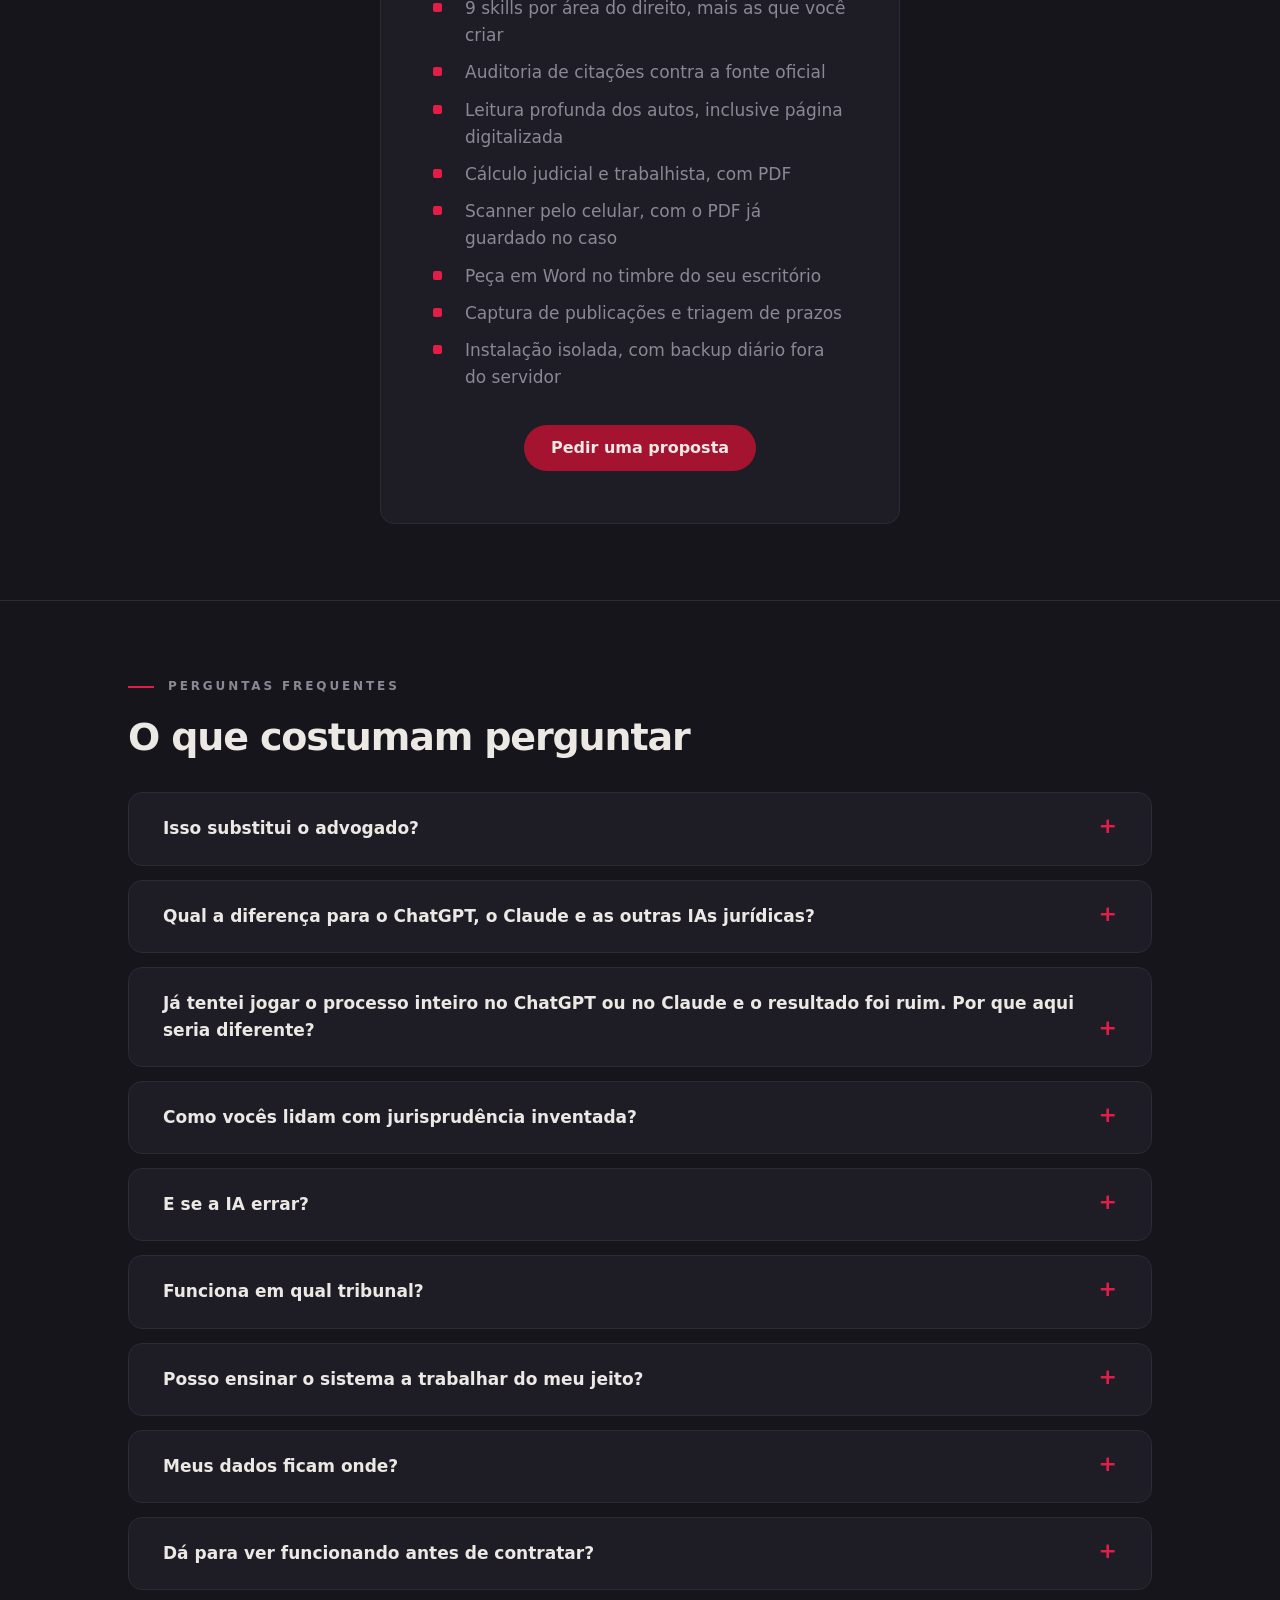
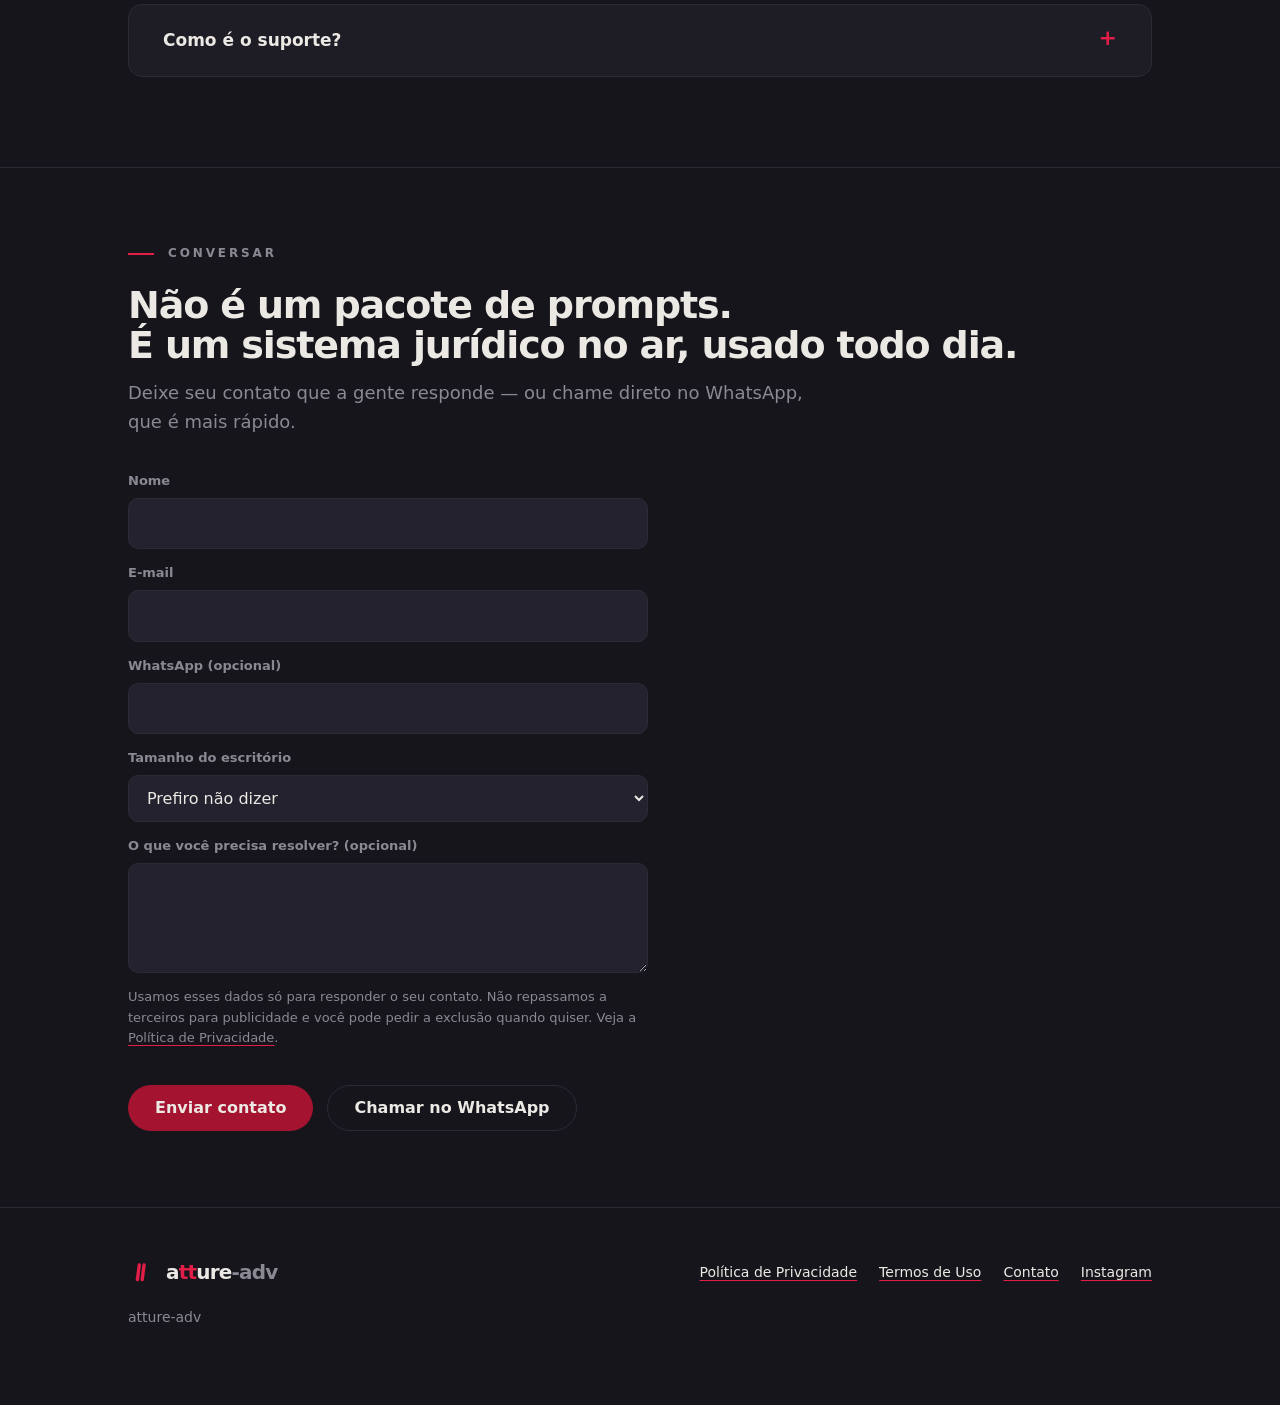
==== commit ac525a2e: "feat: liga o WhatsApp como canal principal Numero preenchido no config -- os botoes "Falar com a gen" ====
--- a/index.html
+++ b/index.html
@@ -7,7 +7,7 @@
 <meta name="description" content="Abre os autos, lê até a página digitalizada, calcula, reconcilia com seus prazos e escreve a peça no seu timbre. Uma IA que executa, não que conversa.">
 <link rel="icon" href="assets/favicon.svg" type="image/svg+xml">
 <link rel="stylesheet" href="estilo.css">
-<script src="config.js?v=3"></script>
+<script src="config.js?v=4"></script>
 </head>
 <body>
 
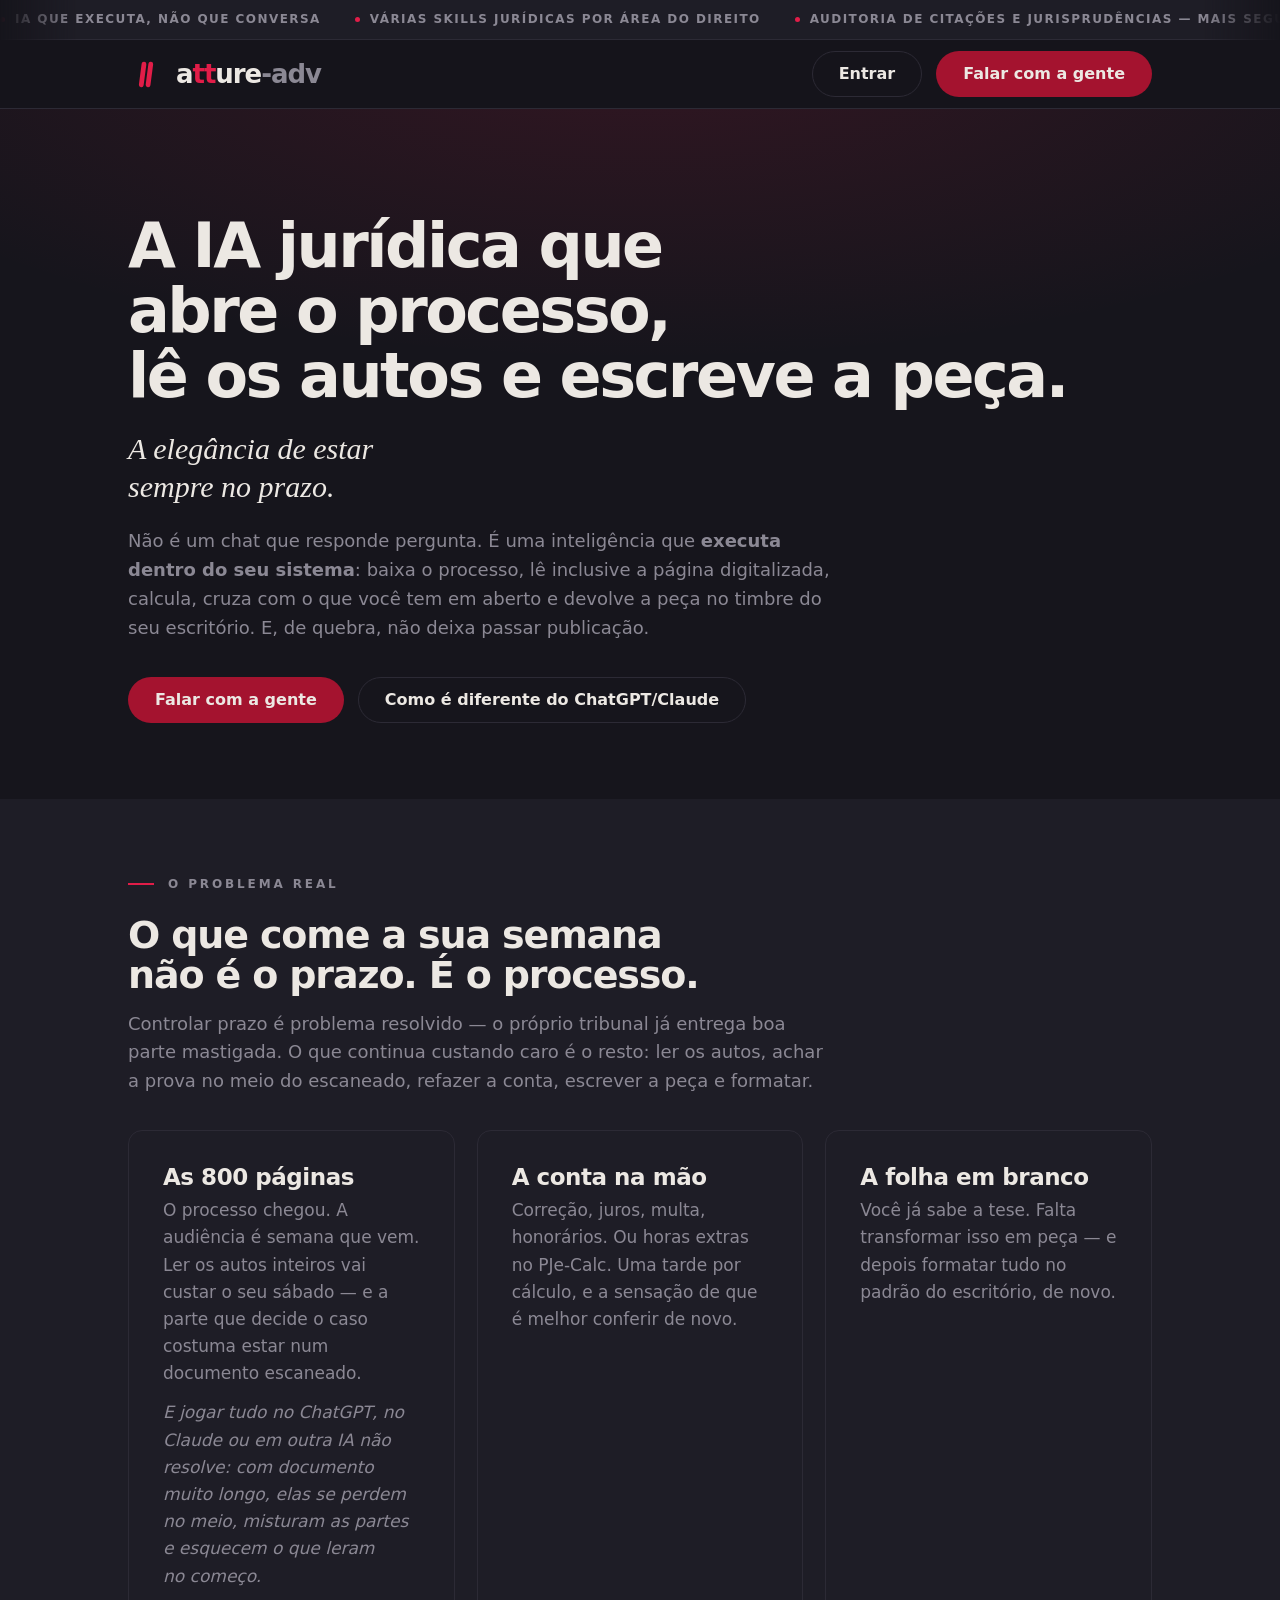
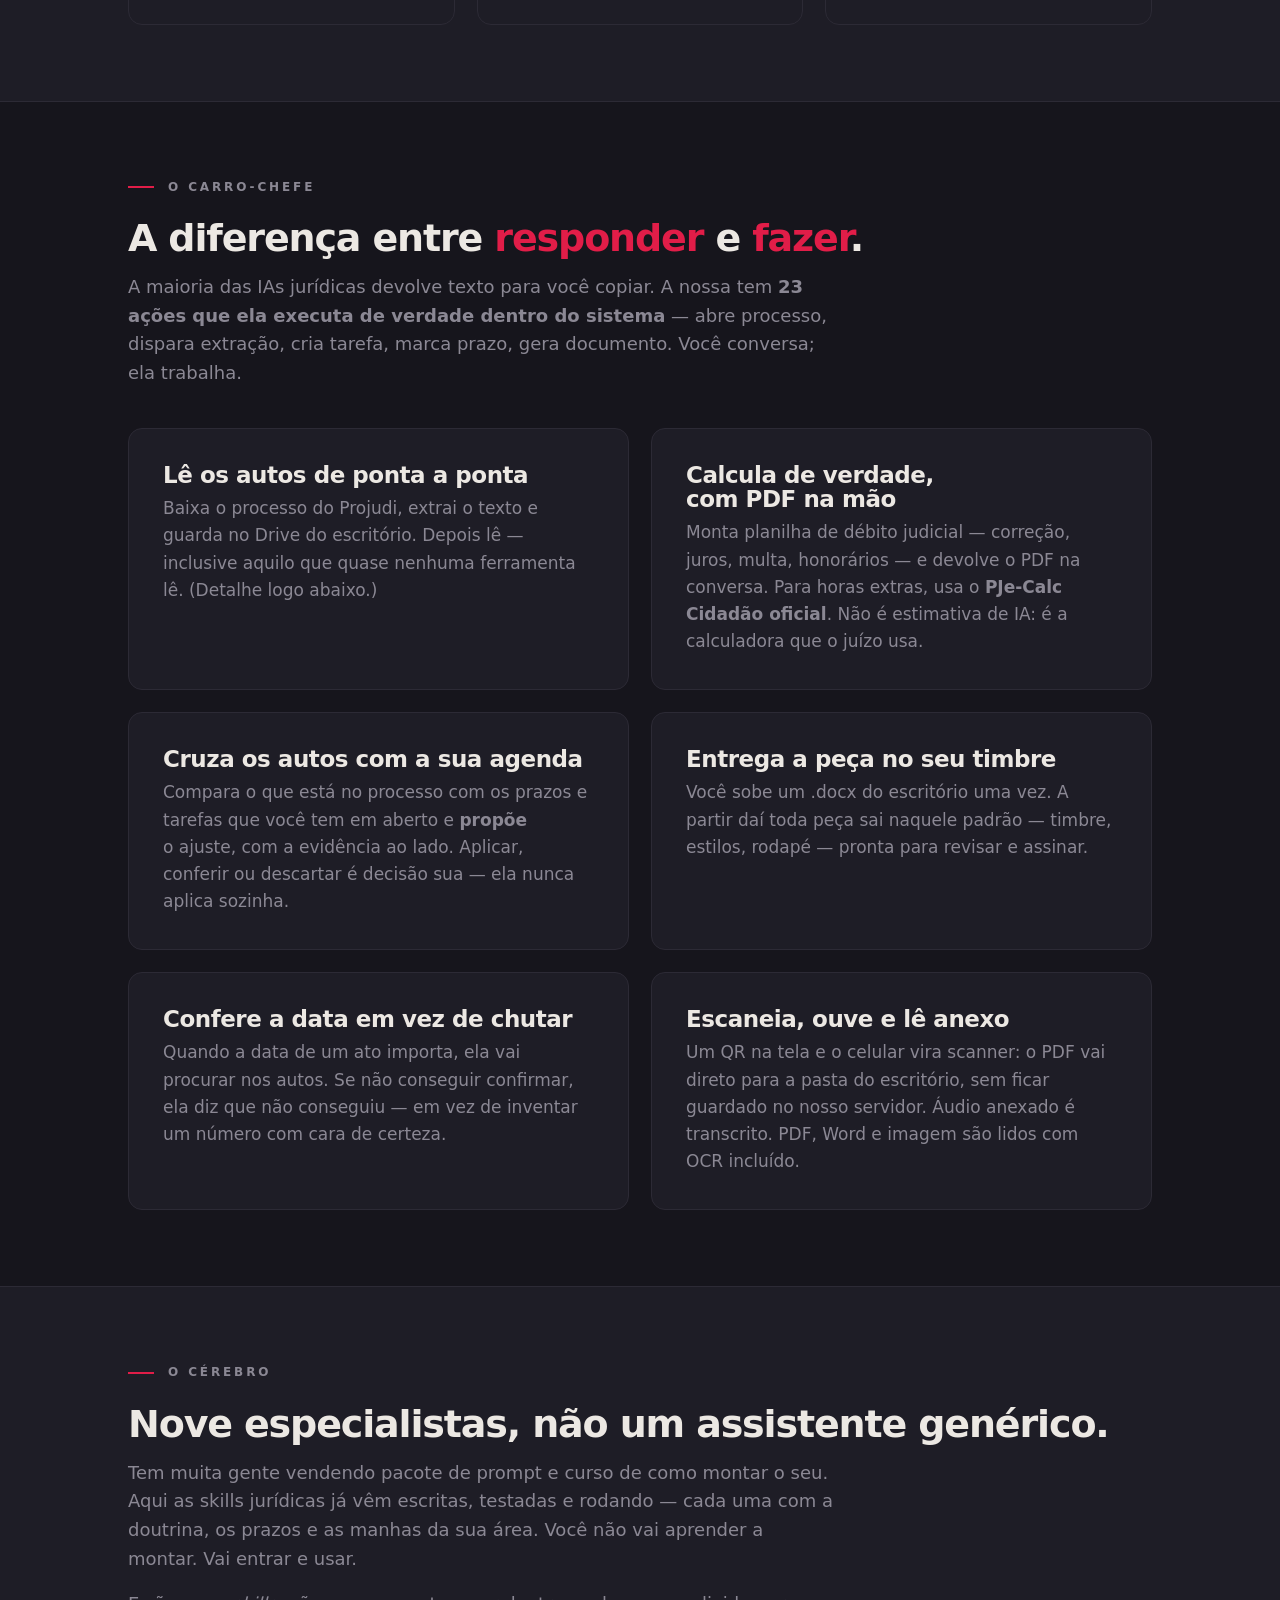
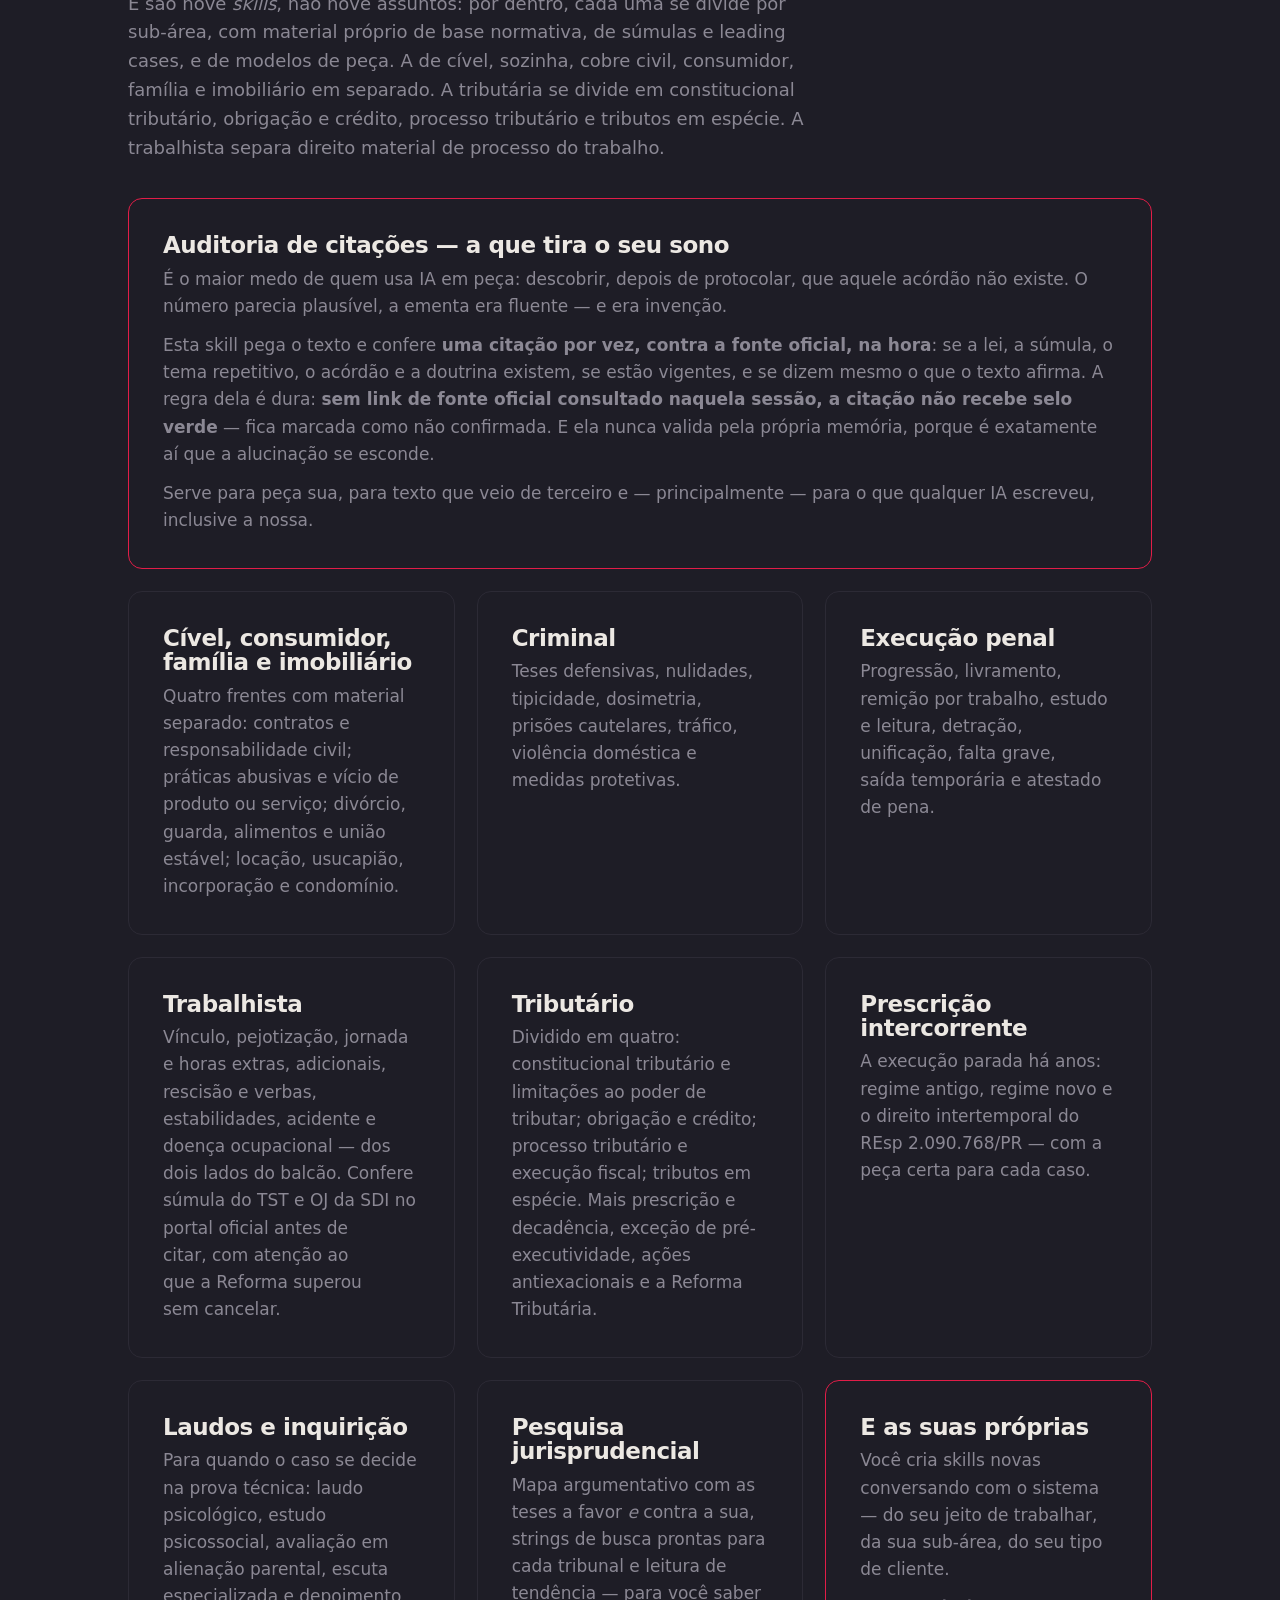
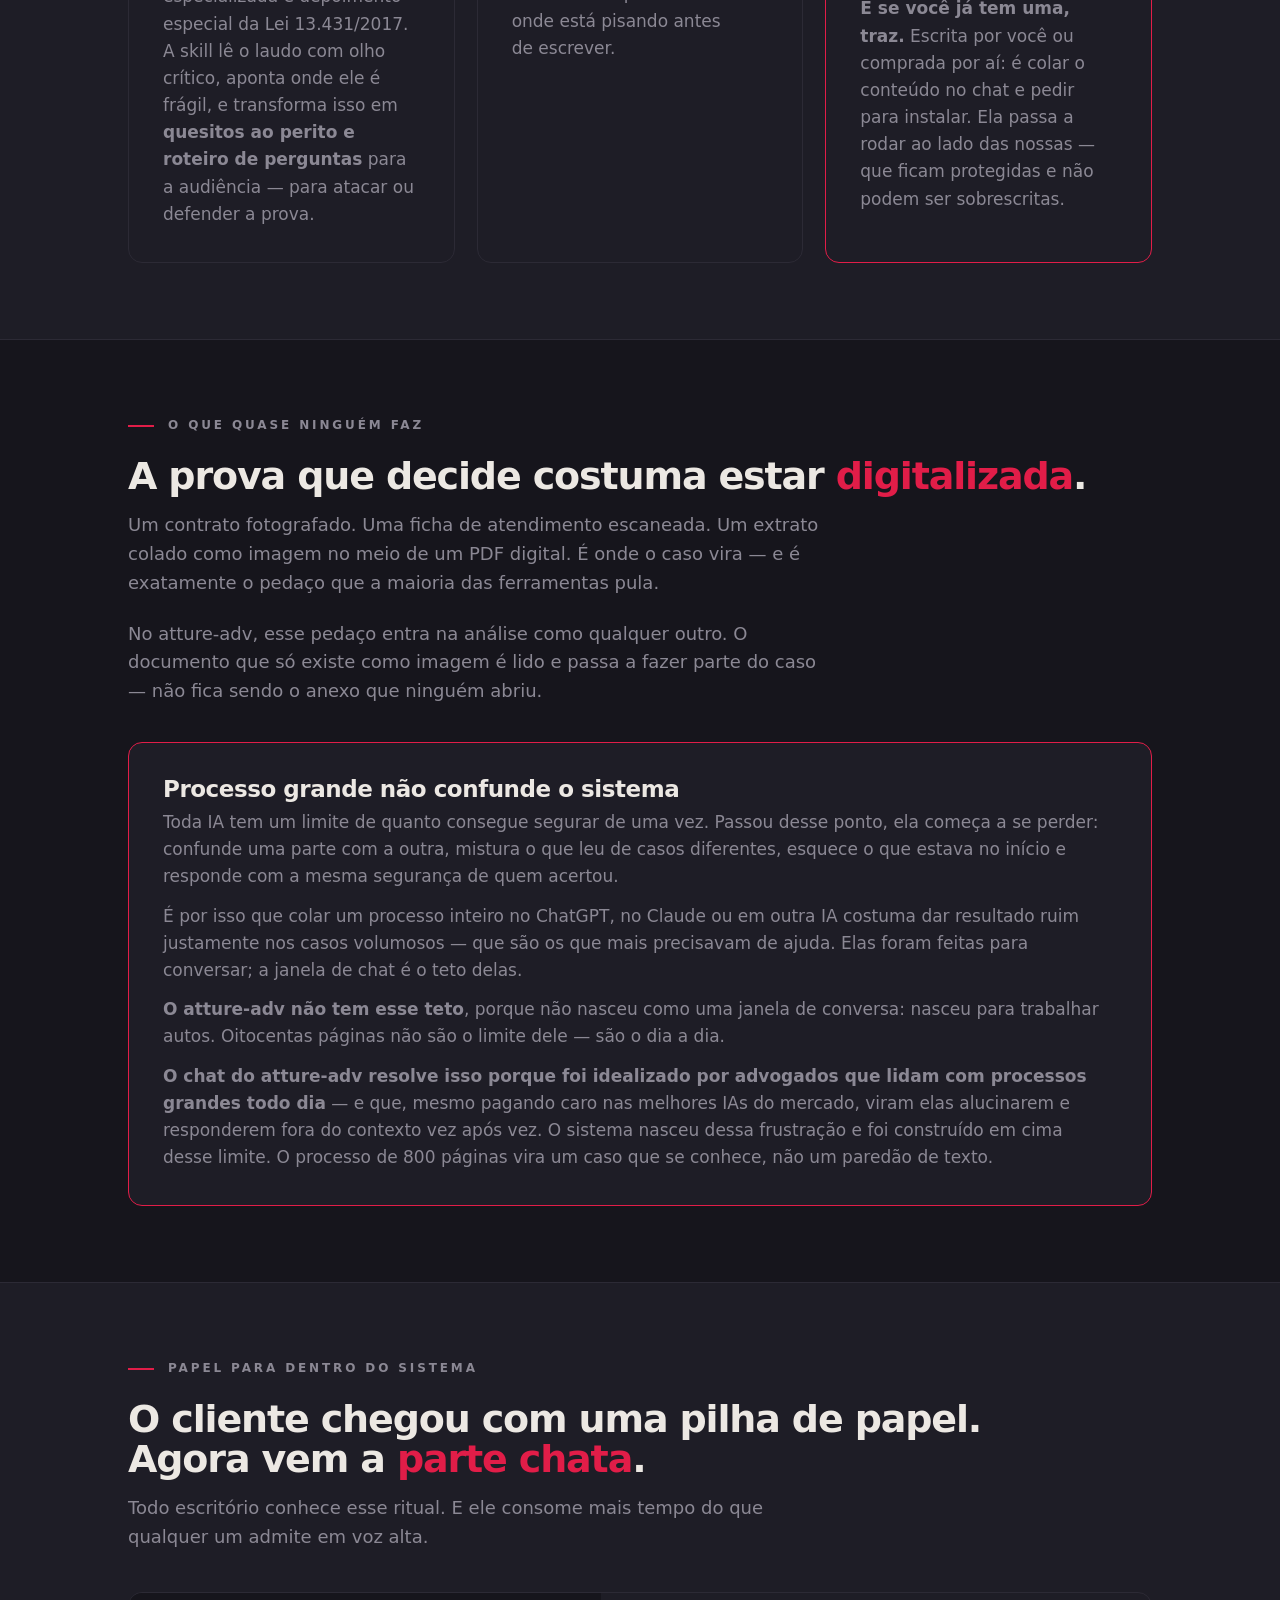
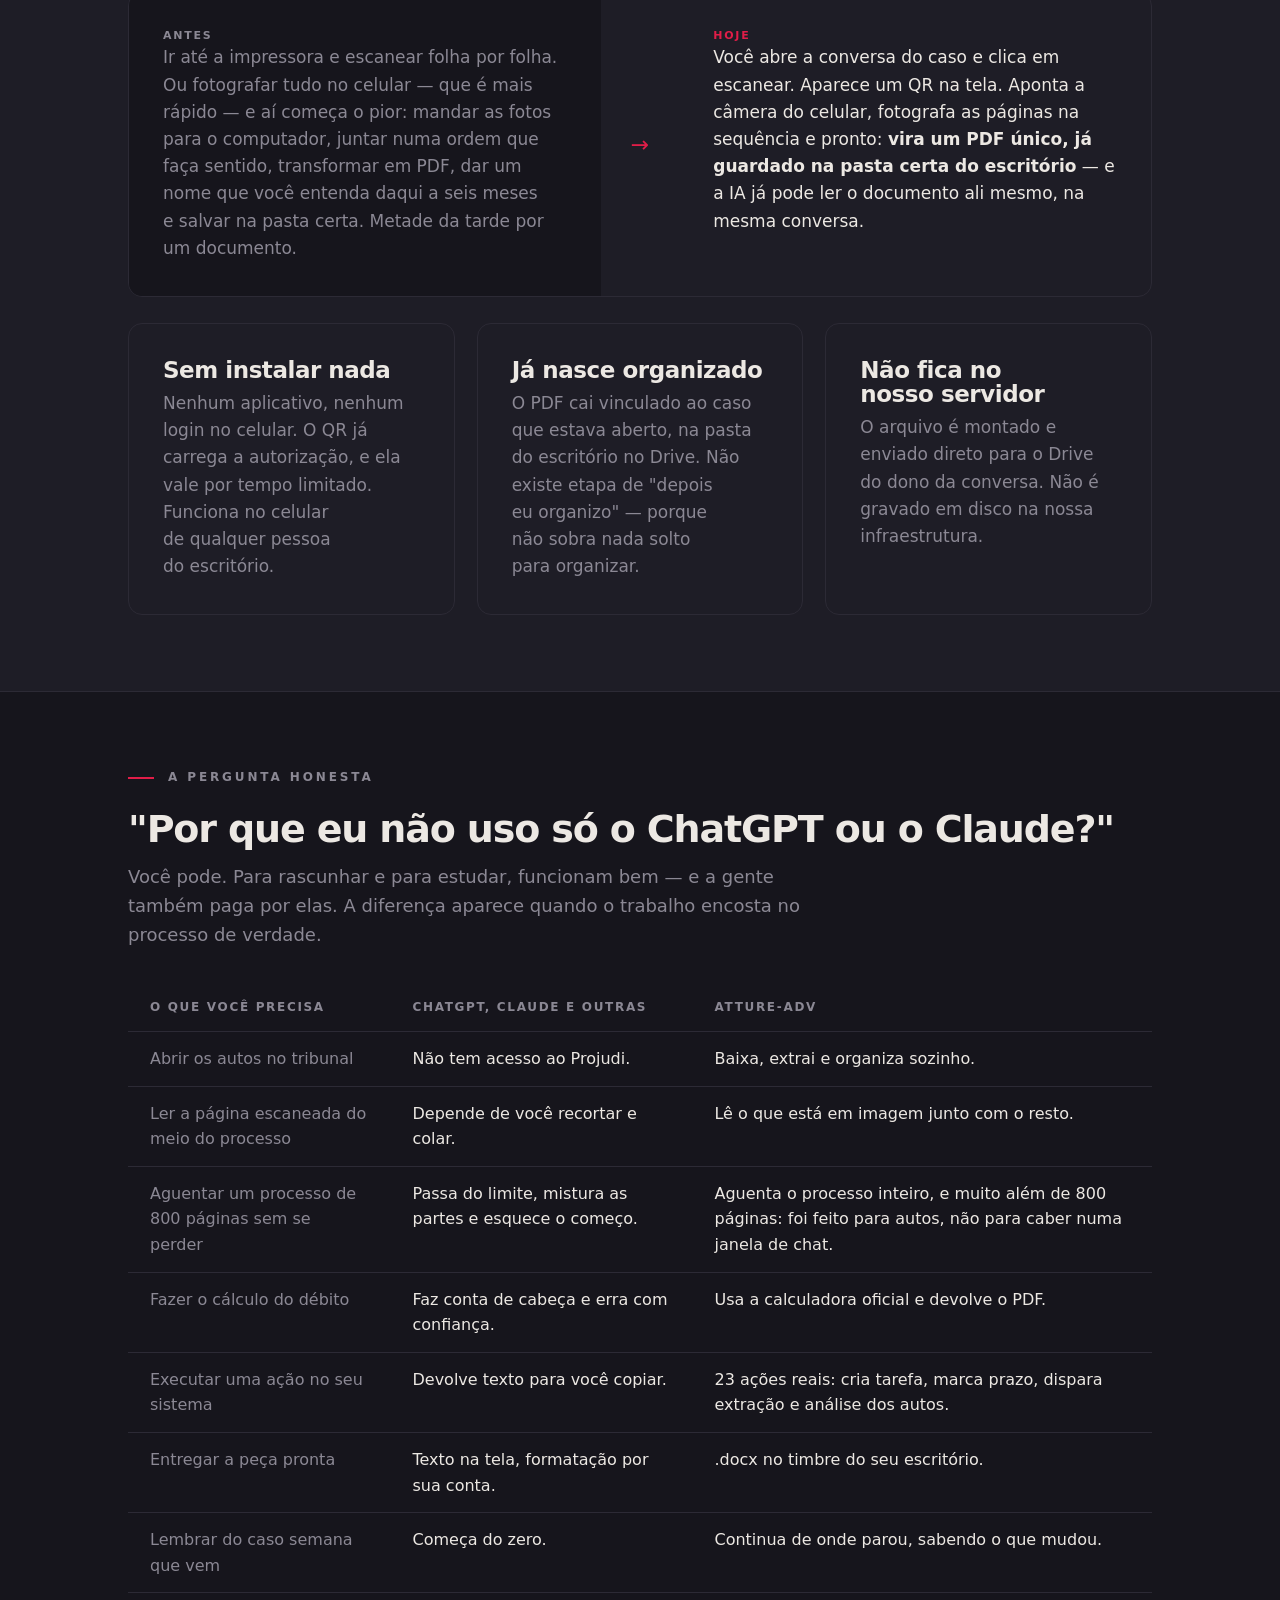
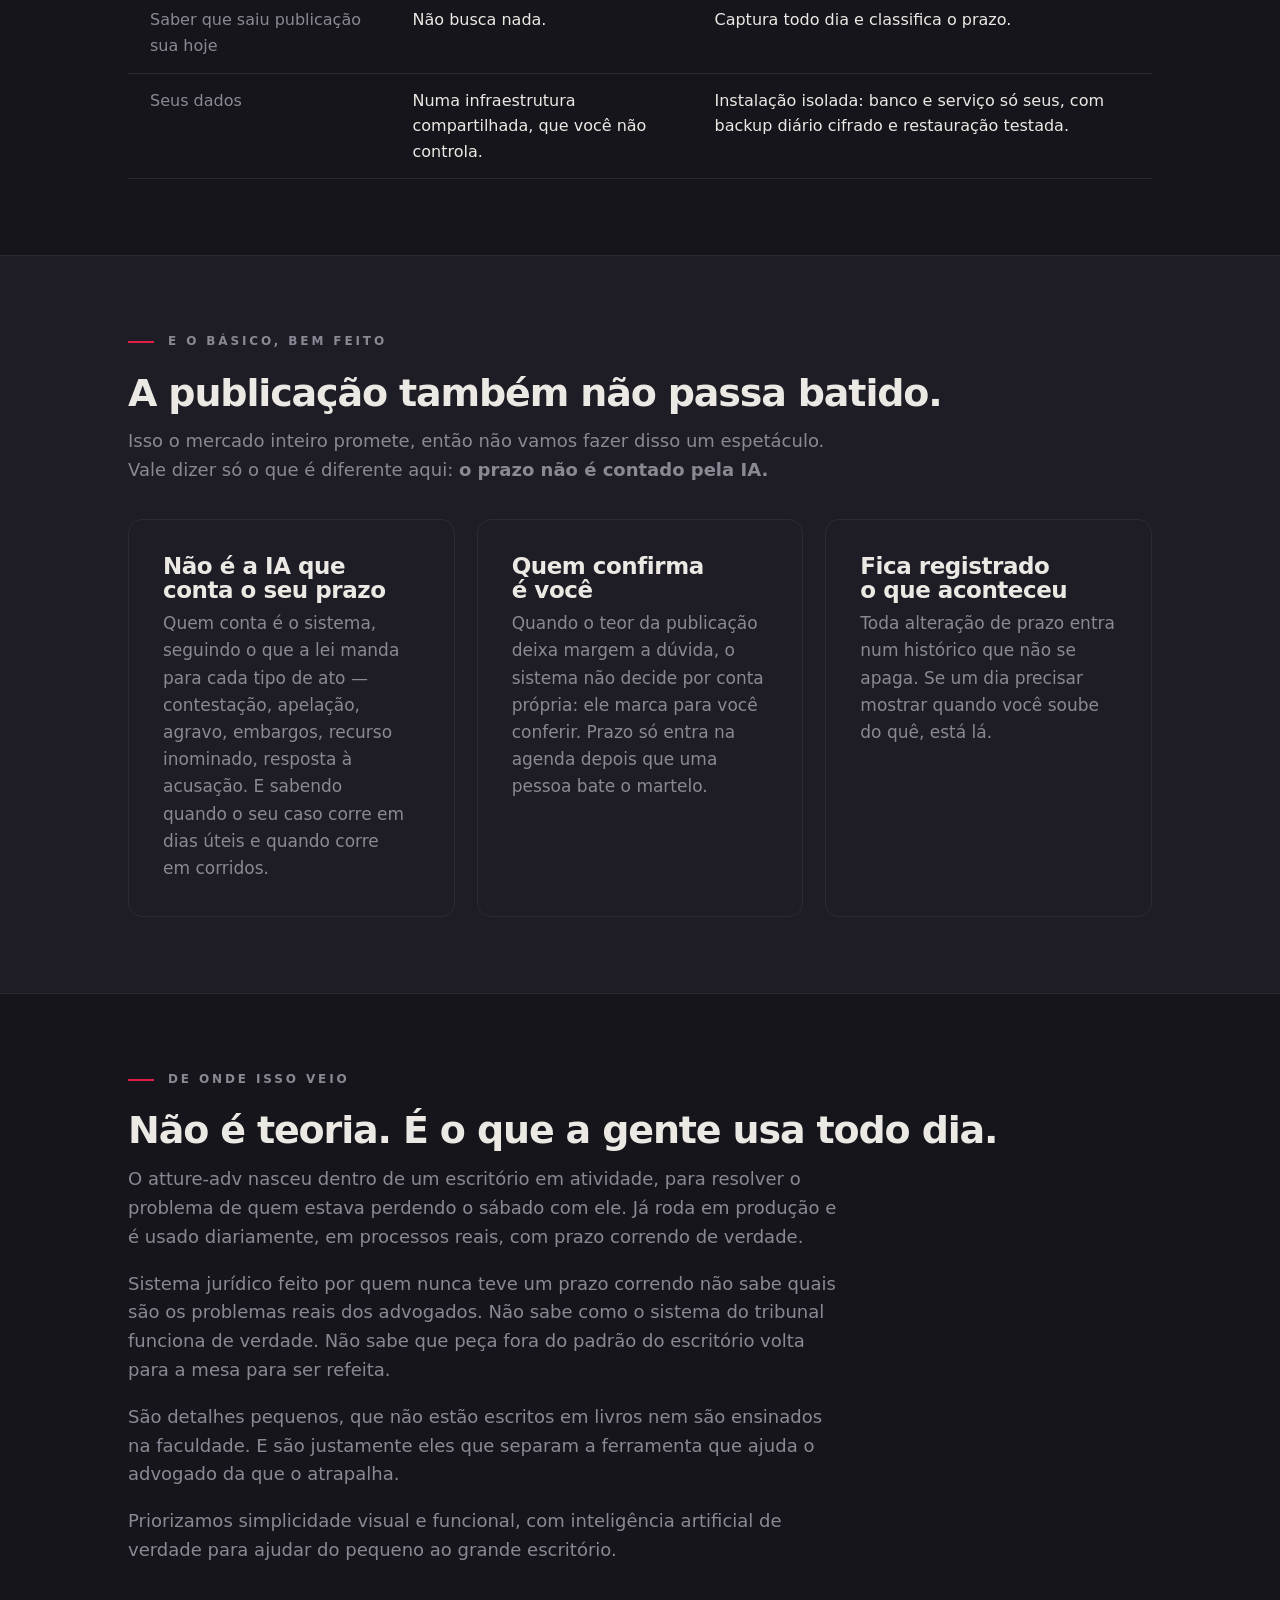
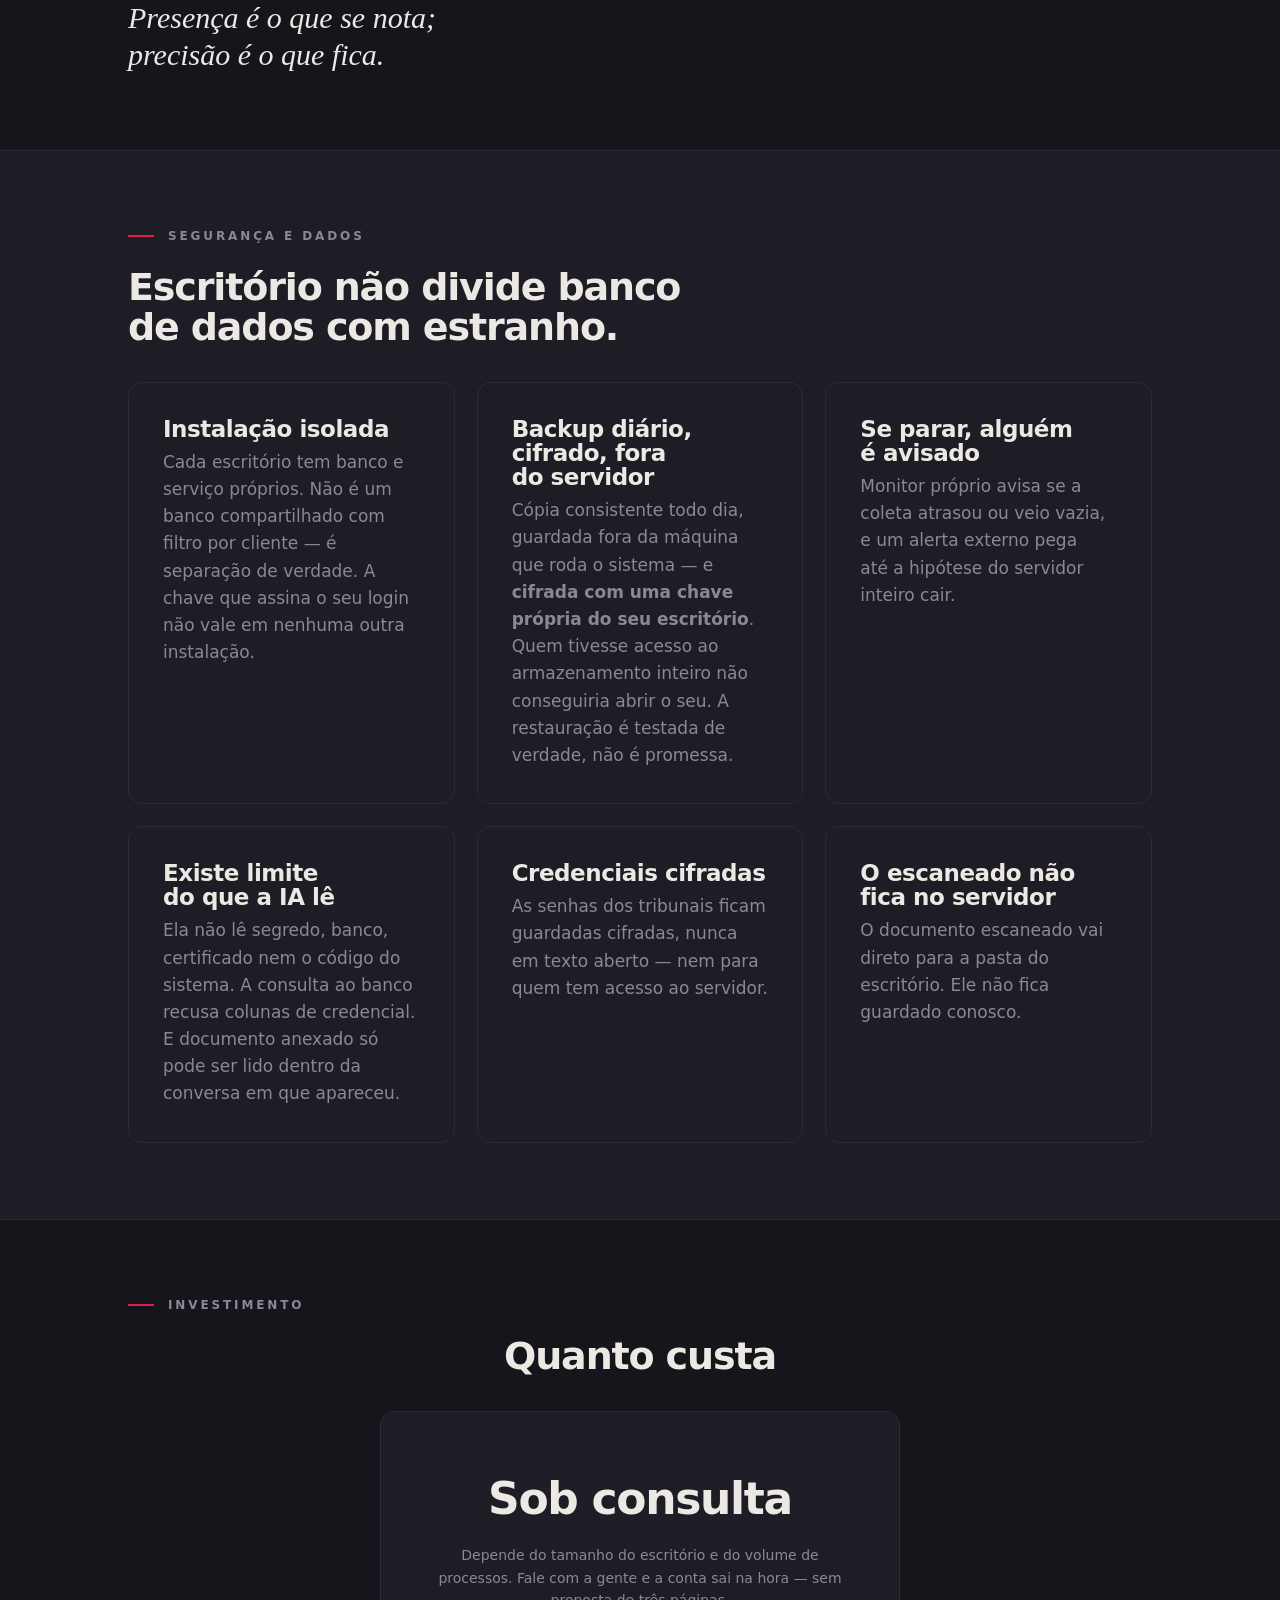
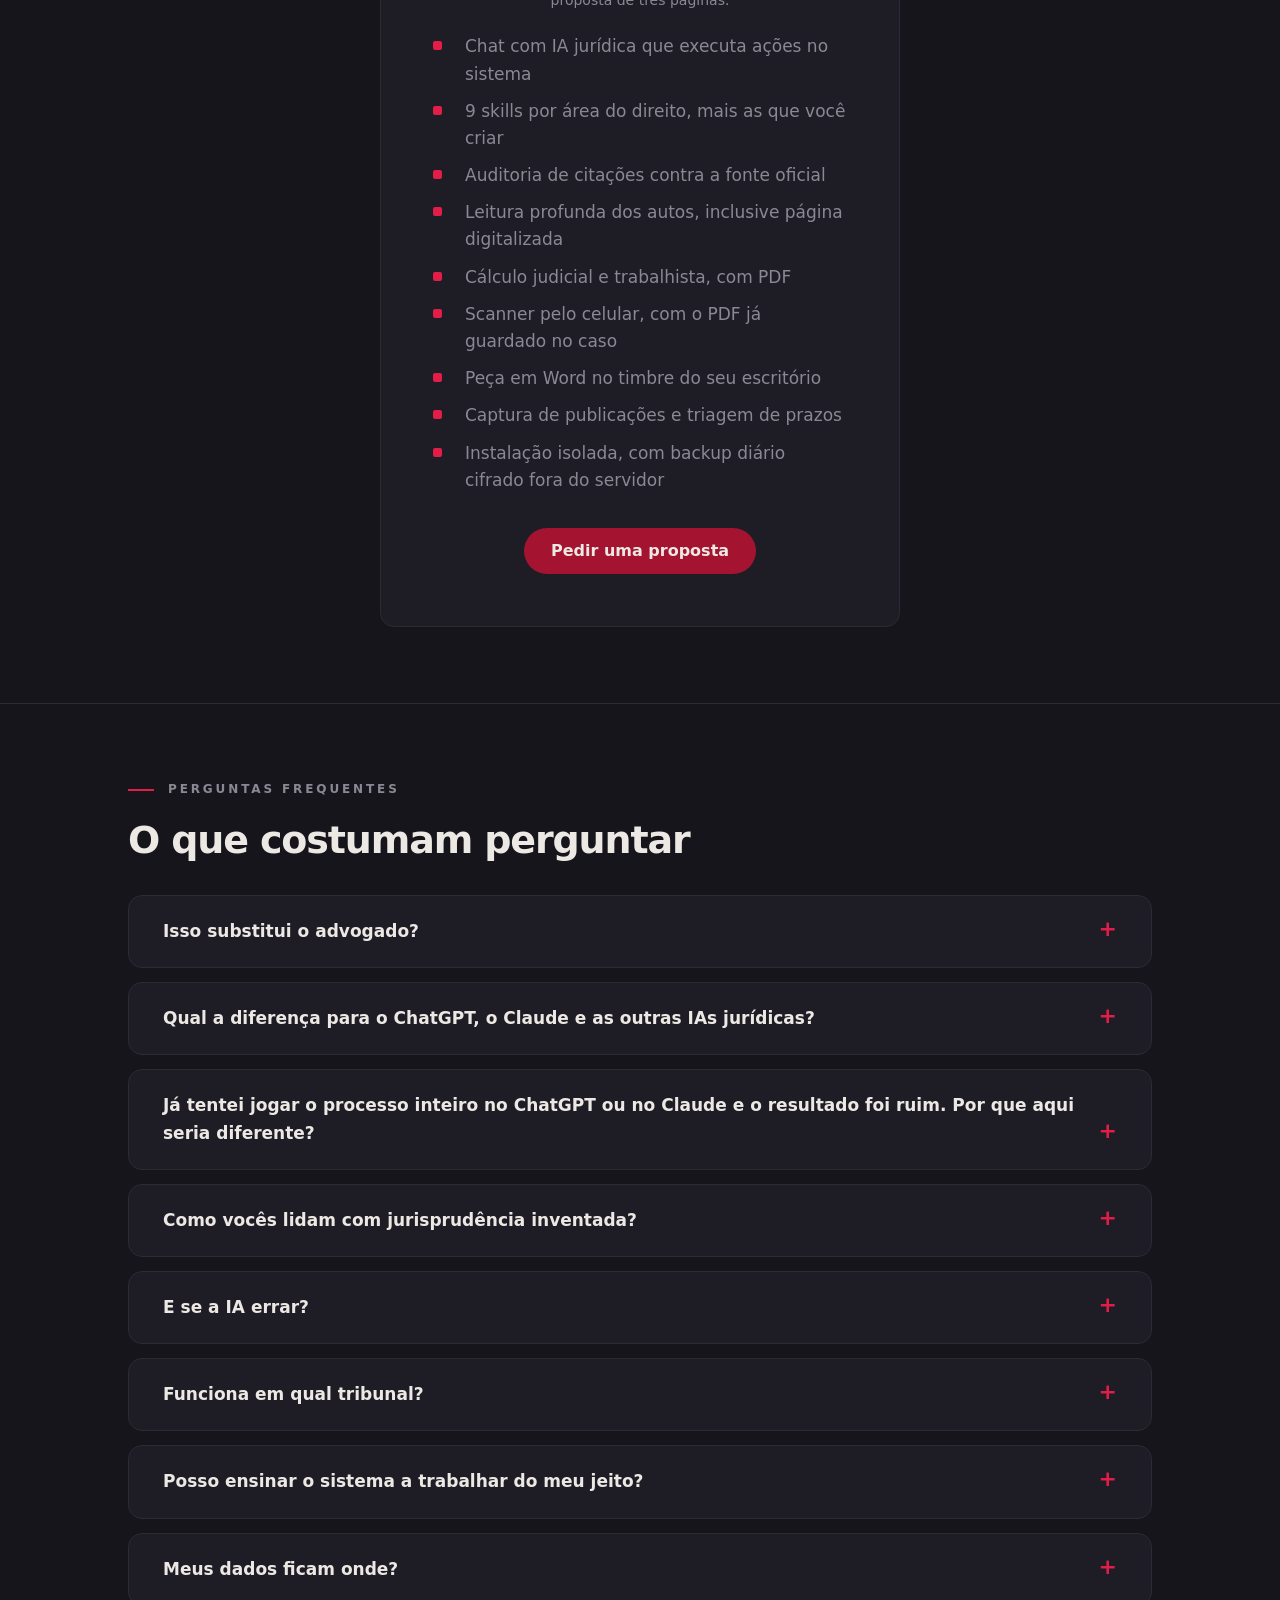
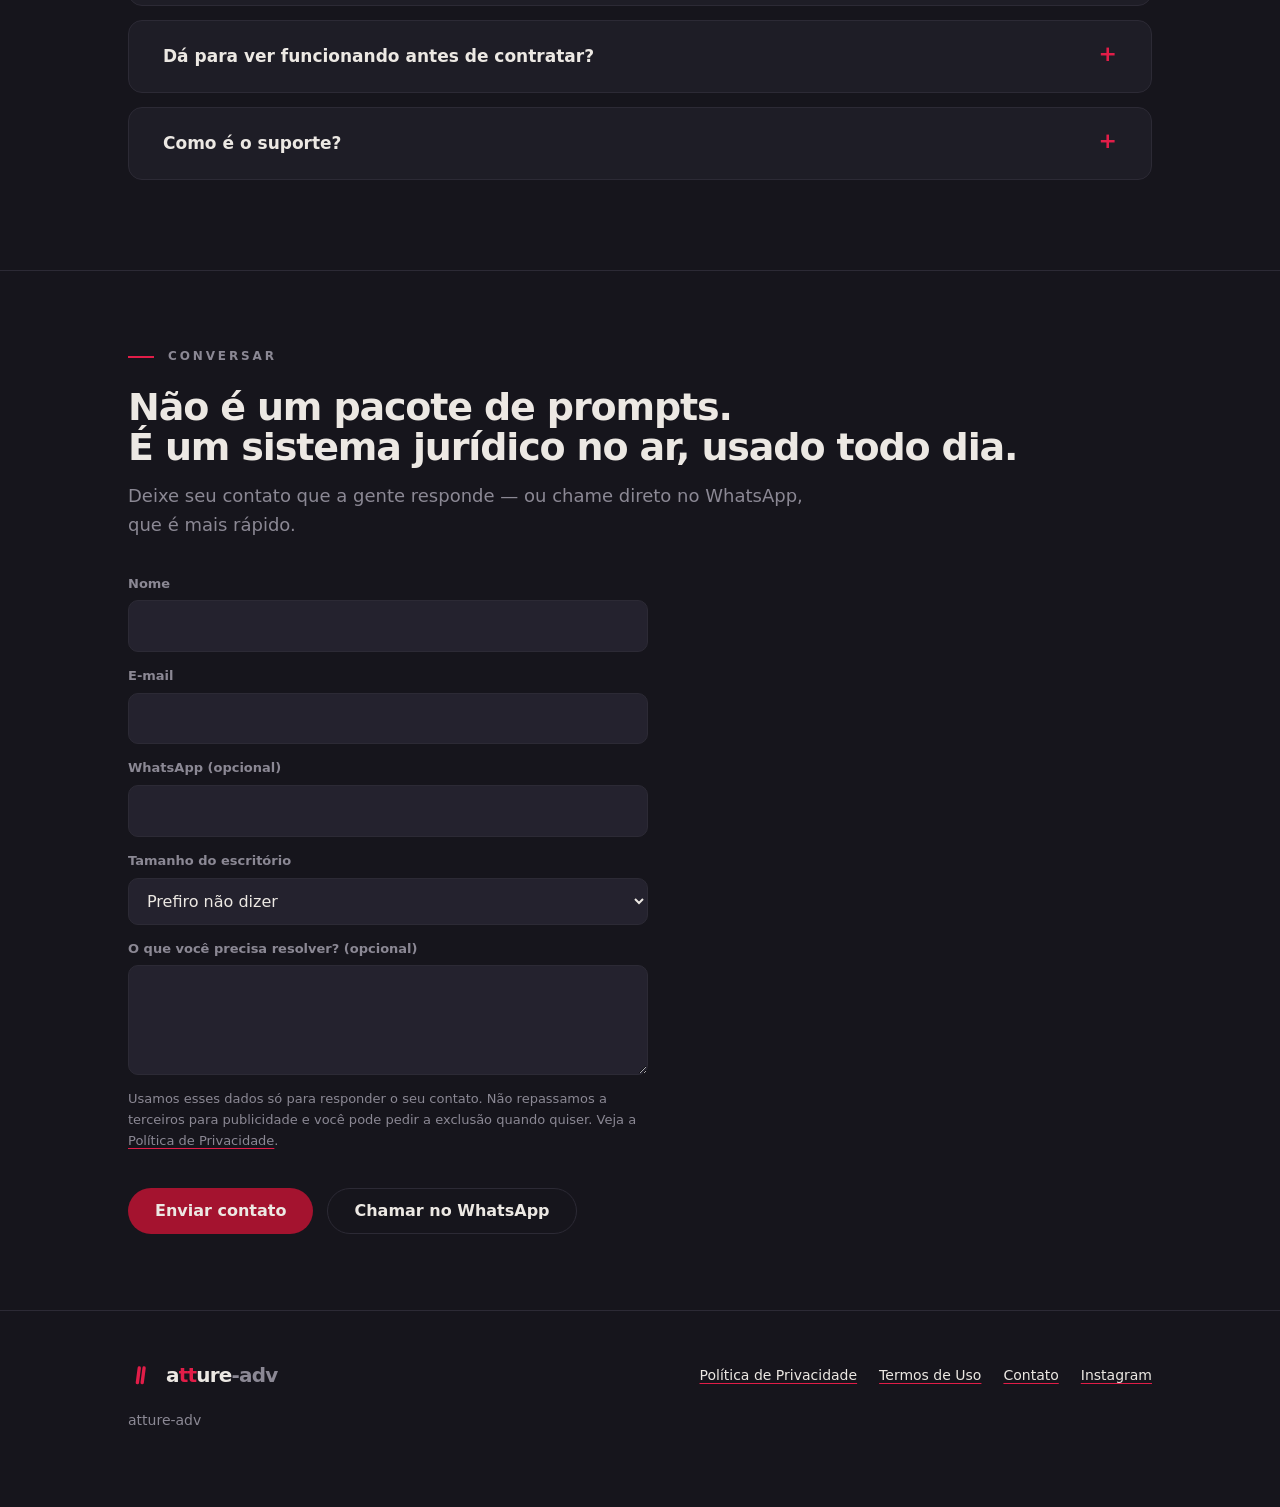
==== commit 6bfc7b40: "copy: repoe a promessa de backup, agora que ela e verdadeira O backup off-site migrou do Google Driv" ====
--- a/index.html
+++ b/index.html
@@ -344,7 +344,7 @@
           <tr><td>Entregar a peça pronta</td><td>Texto na tela, formatação por sua conta.</td><td>.docx no timbre do seu escritório.</td></tr>
           <tr><td>Lembrar do caso semana que vem</td><td>Começa do zero.</td><td>Continua de onde parou, sabendo o que mudou.</td></tr>
           <tr><td>Saber que saiu publicação sua hoje</td><td>Não busca nada.</td><td>Captura todo dia e classifica o prazo.</td></tr>
-          <tr><td>Seus dados</td><td>Numa infraestrutura compartilhada, que você não controla.</td><td>Instalação isolada: banco e serviço só seus, com backup diário e restauração testada.</td></tr>
+          <tr><td>Seus dados</td><td>Numa infraestrutura compartilhada, que você não controla.</td><td>Instalação isolada: banco e serviço só seus, com backup diário cifrado e restauração testada.</td></tr>
         </tbody>
       </table>
     </div>
@@ -418,8 +418,8 @@
         <p>Cada escritório tem banco e serviço próprios. Não é um banco compartilhado com filtro por cliente — é separação de verdade. A chave que assina o seu login não vale em nenhuma outra instalação.</p>
       </div>
       <div class="cartao">
-        <h3>Backup diário fora do servidor</h3>
-        <p>Cópia consistente todo dia, verificada antes de subir: cópia corrompida não sobe e dispara alerta. A restauração é testada de verdade, numa instância descartável.</p>
+        <h3>Backup diário, cifrado, fora do servidor</h3>
+        <p>Cópia consistente todo dia, guardada fora da máquina que roda o sistema — e <strong>cifrada com uma chave própria do seu escritório</strong>. Quem tivesse acesso ao armazenamento inteiro não conseguiria abrir o seu. A restauração é testada de verdade, não é promessa.</p>
       </div>
       <div class="cartao">
         <h3>Se parar, alguém é avisado</h3>
@@ -463,7 +463,7 @@
         <li>Scanner pelo celular, com o PDF já guardado no caso</li>
         <li>Peça em Word no timbre do seu escritório</li>
         <li>Captura de publicações e triagem de prazos</li>
-        <li>Instalação isolada, com backup diário fora do servidor</li>
+        <li>Instalação isolada, com backup diário cifrado fora do servidor</li>
       </ul>
       <div class="botoes" style="justify-content:center">
         <a class="btn btn-primario js-contato" href="#falar">Pedir uma proposta</a>
@@ -519,7 +519,7 @@
 
       <details>
         <summary>Meus dados ficam onde?</summary>
-        <p>Em infraestrutura própria com HTTPS, e em <strong>instalação isolada</strong>: banco e serviço só seus. Backup diário para fora do servidor, com verificação de integridade. Credenciais de tribunal ficam cifradas em cofre.</p>
+        <p>Em infraestrutura própria com HTTPS, e em <strong>instalação isolada</strong>: banco e serviço só seus. Backup diário guardado fora do servidor e cifrado com uma chave própria do seu escritório. Credenciais de tribunal também ficam cifradas.</p>
       </details>
 
       <details>
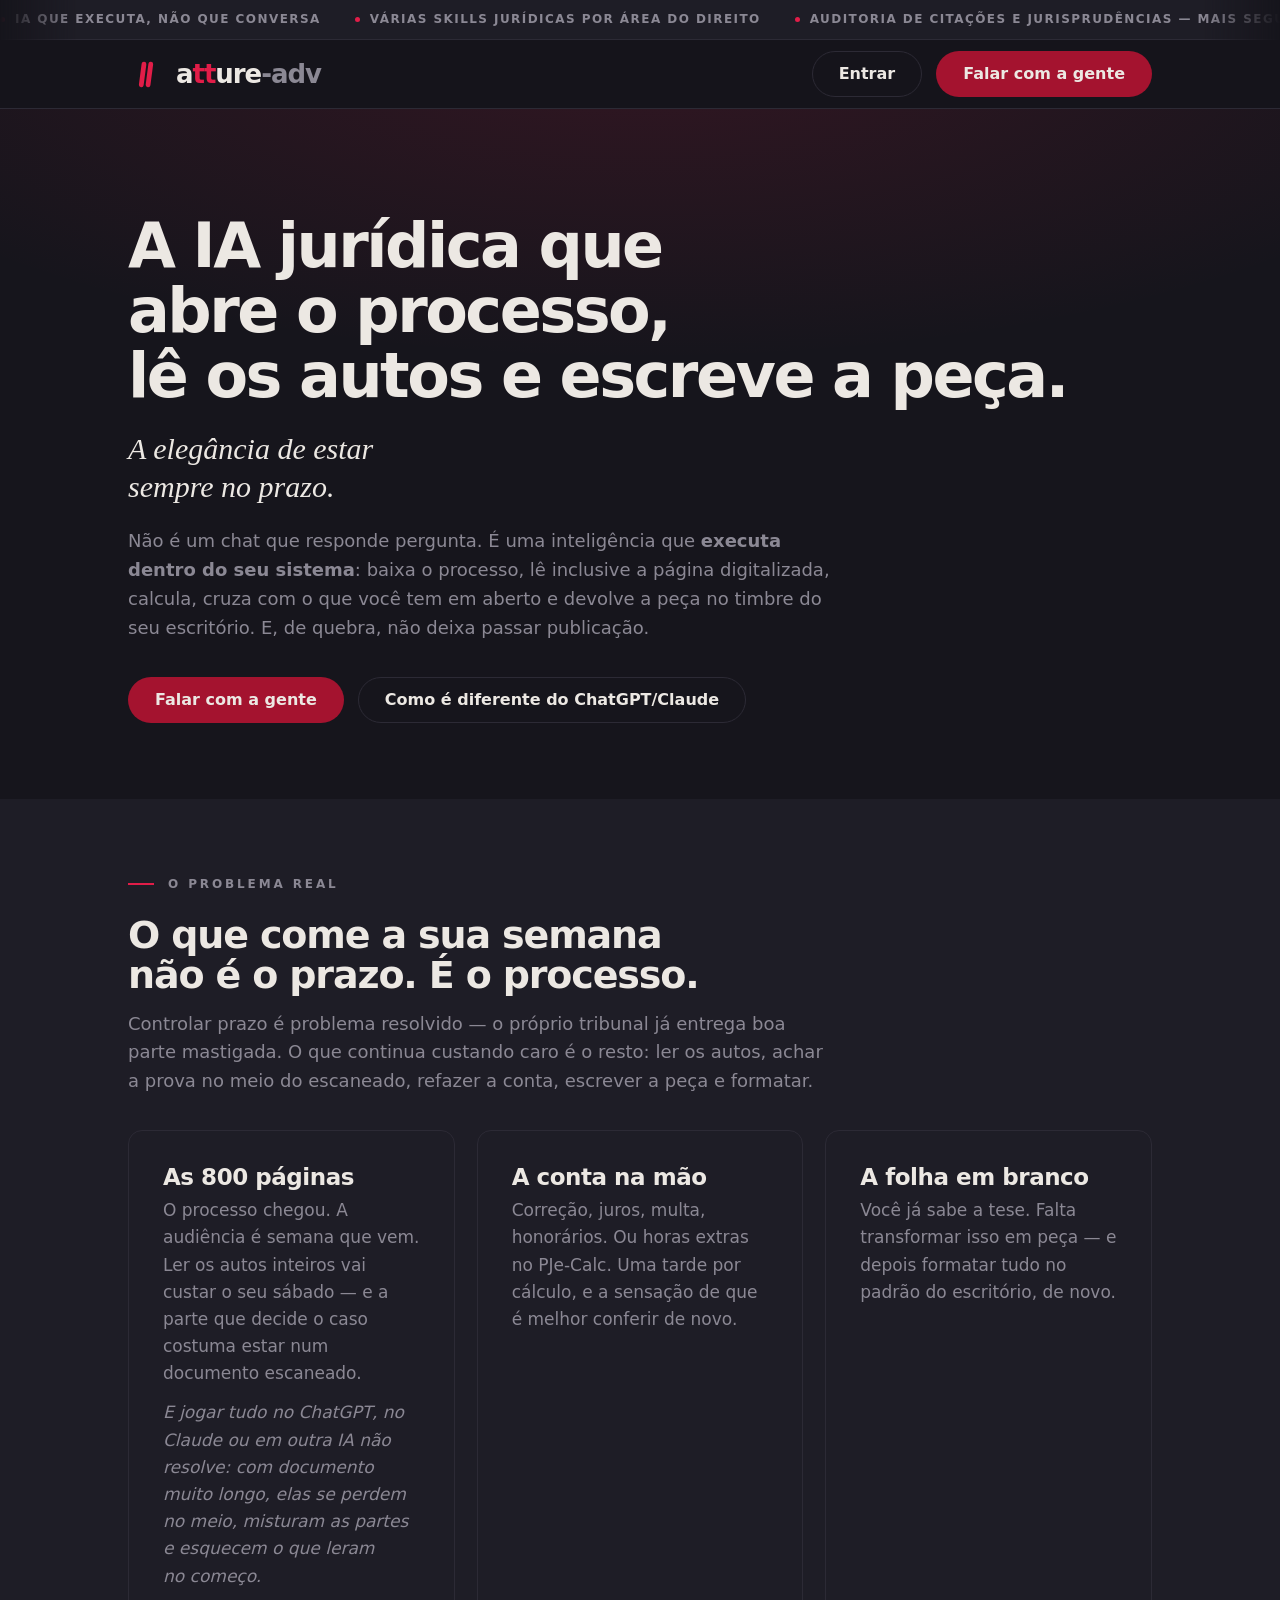
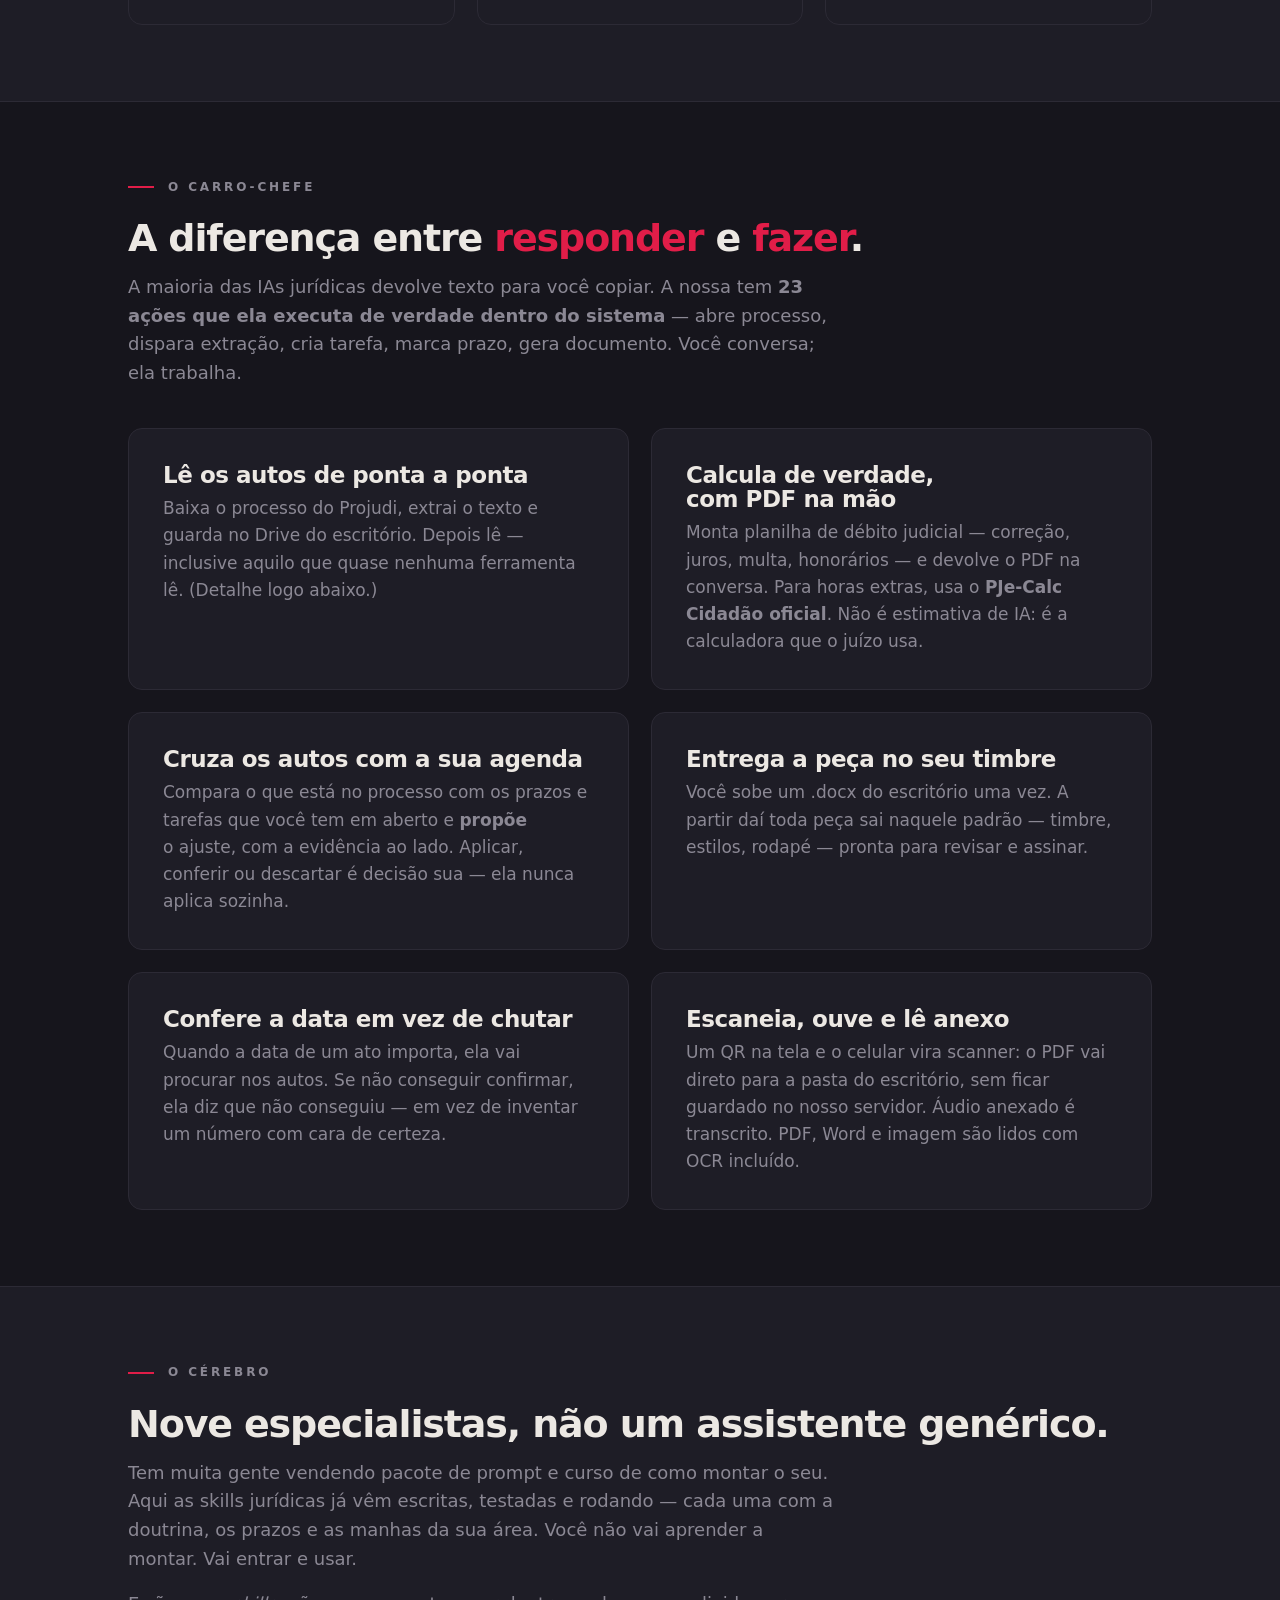
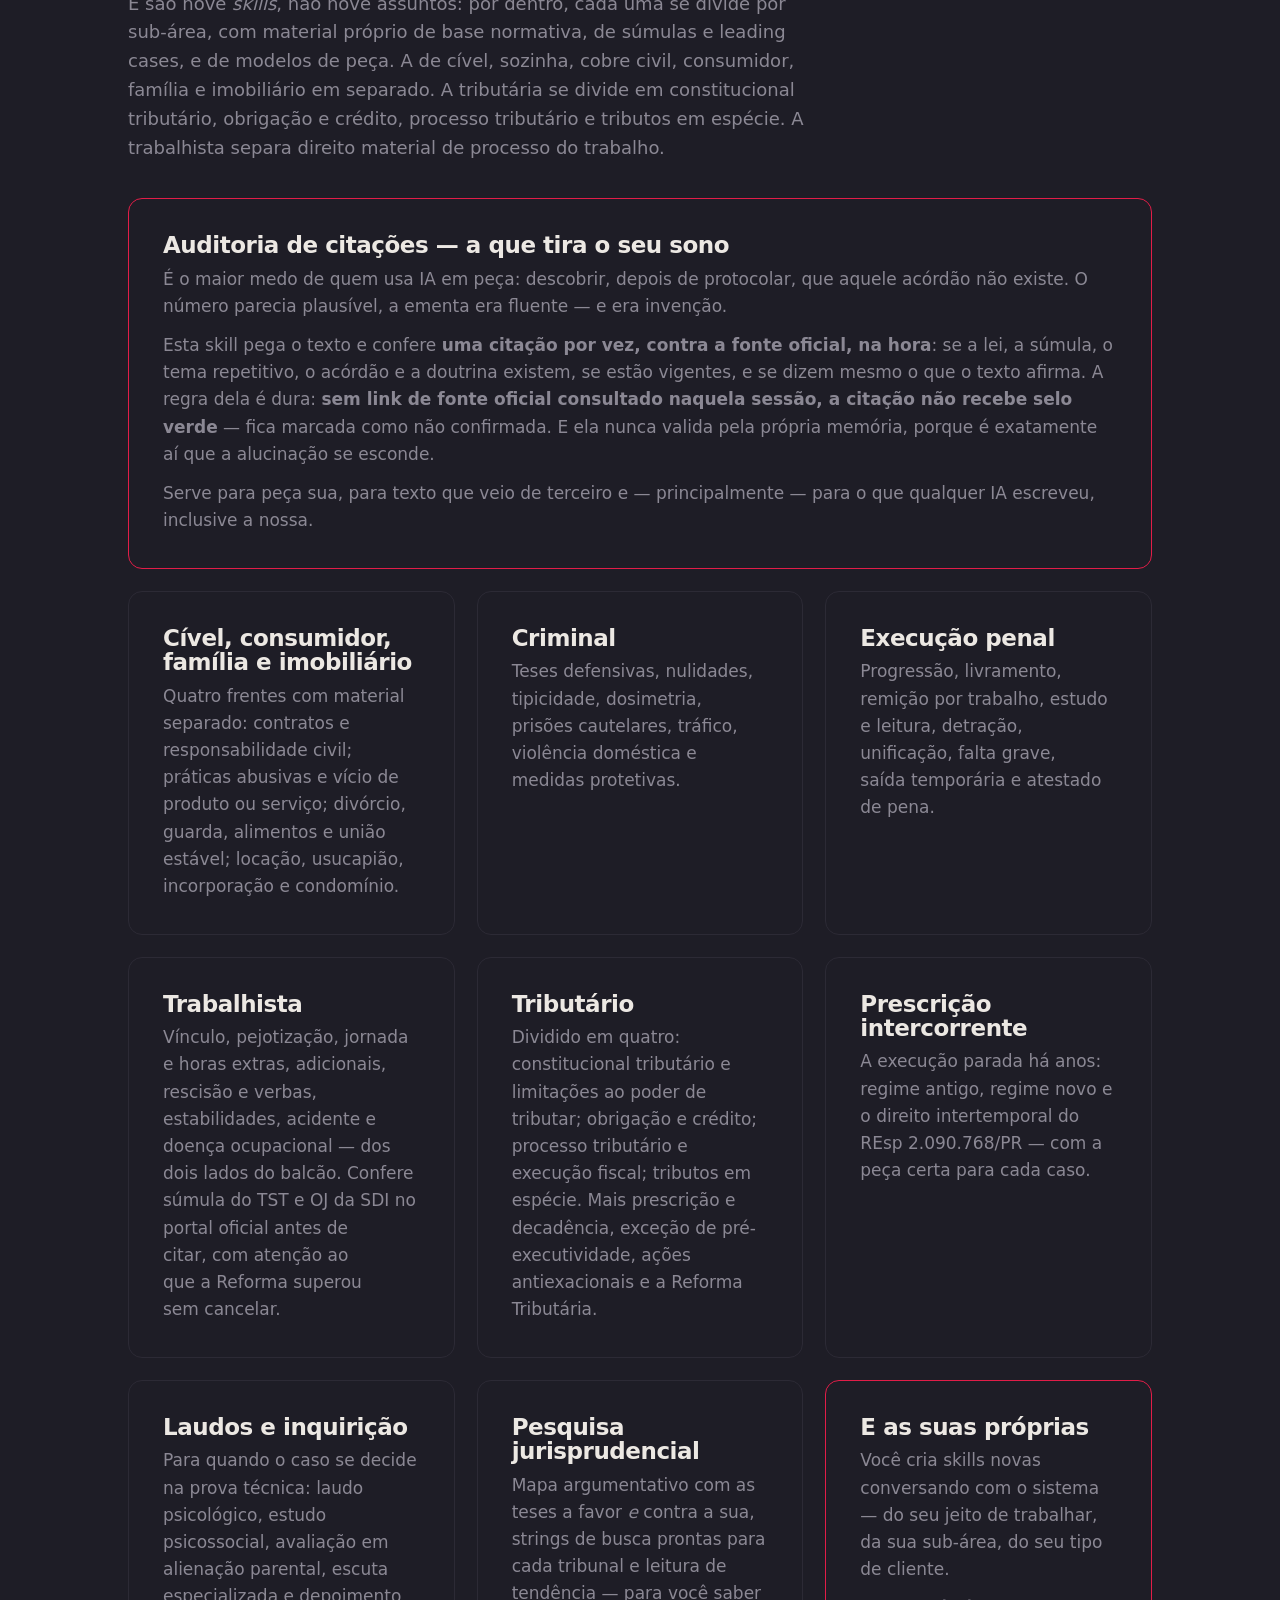
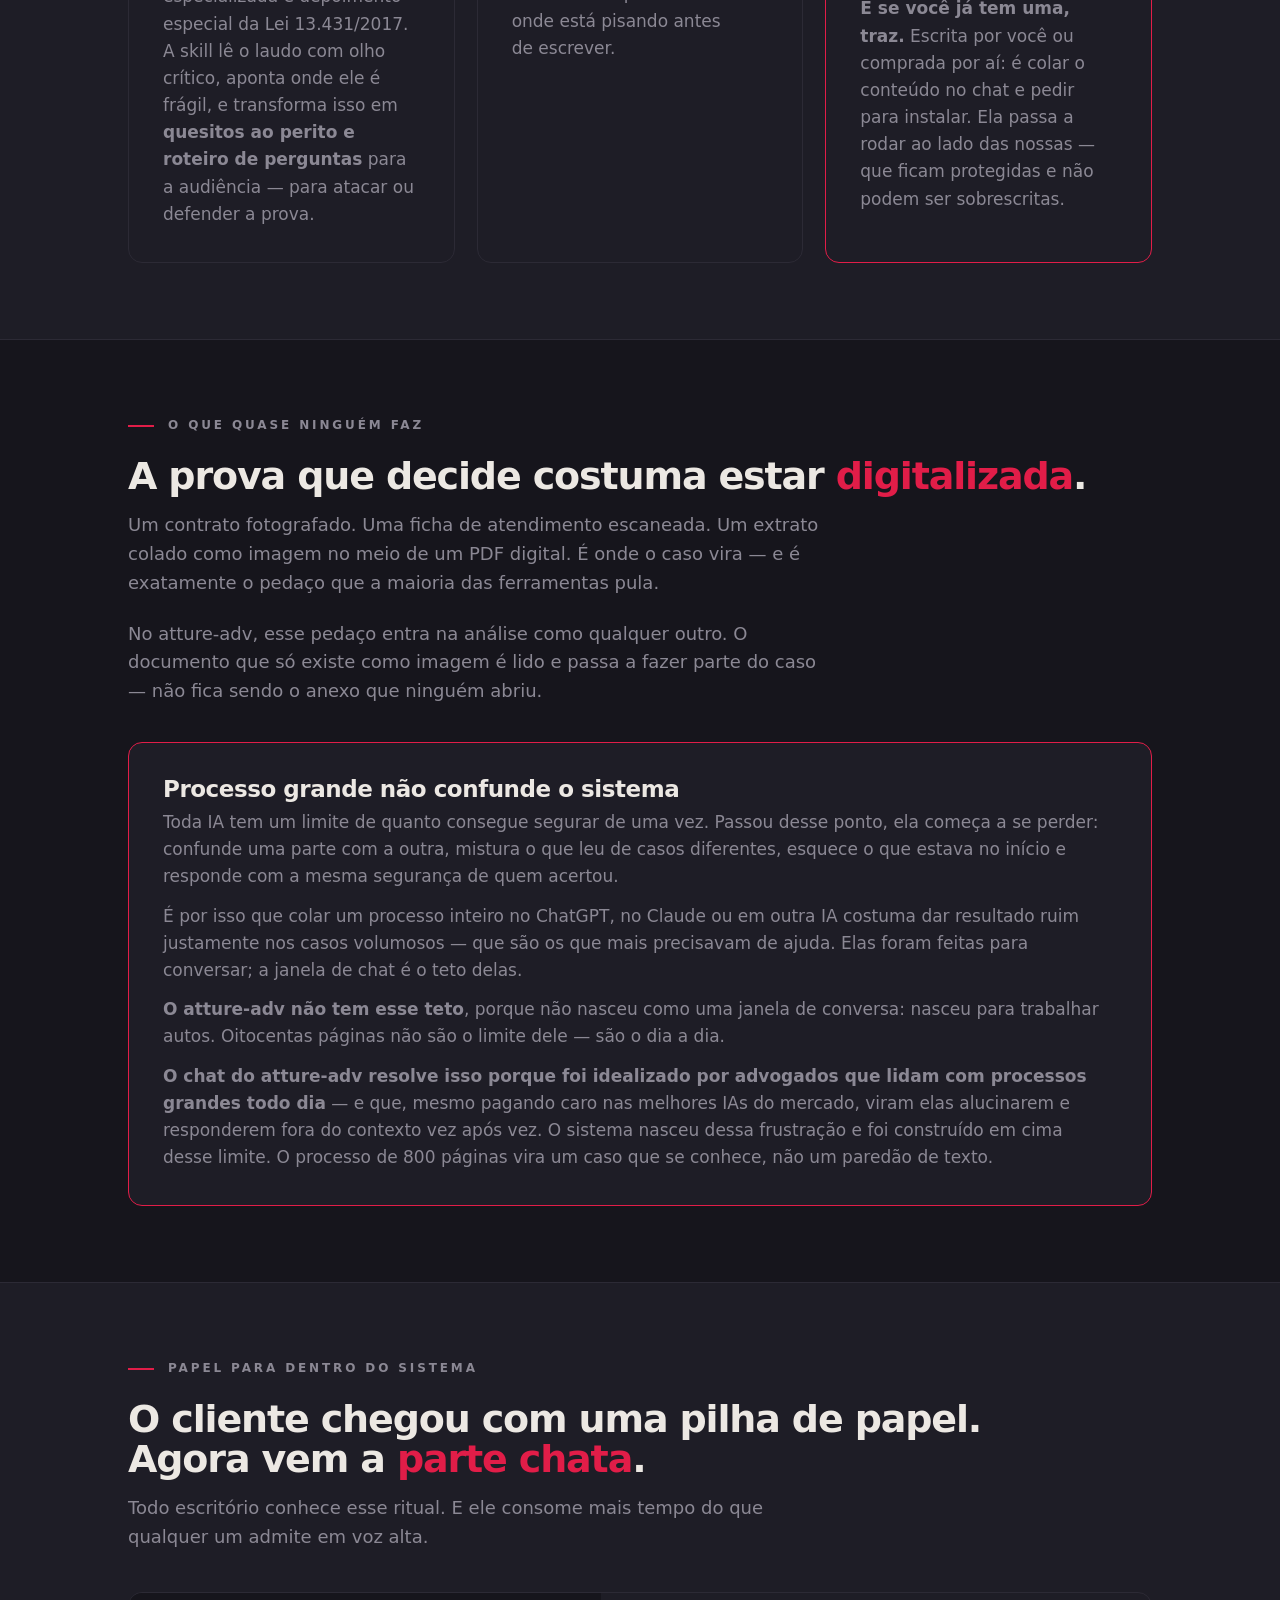
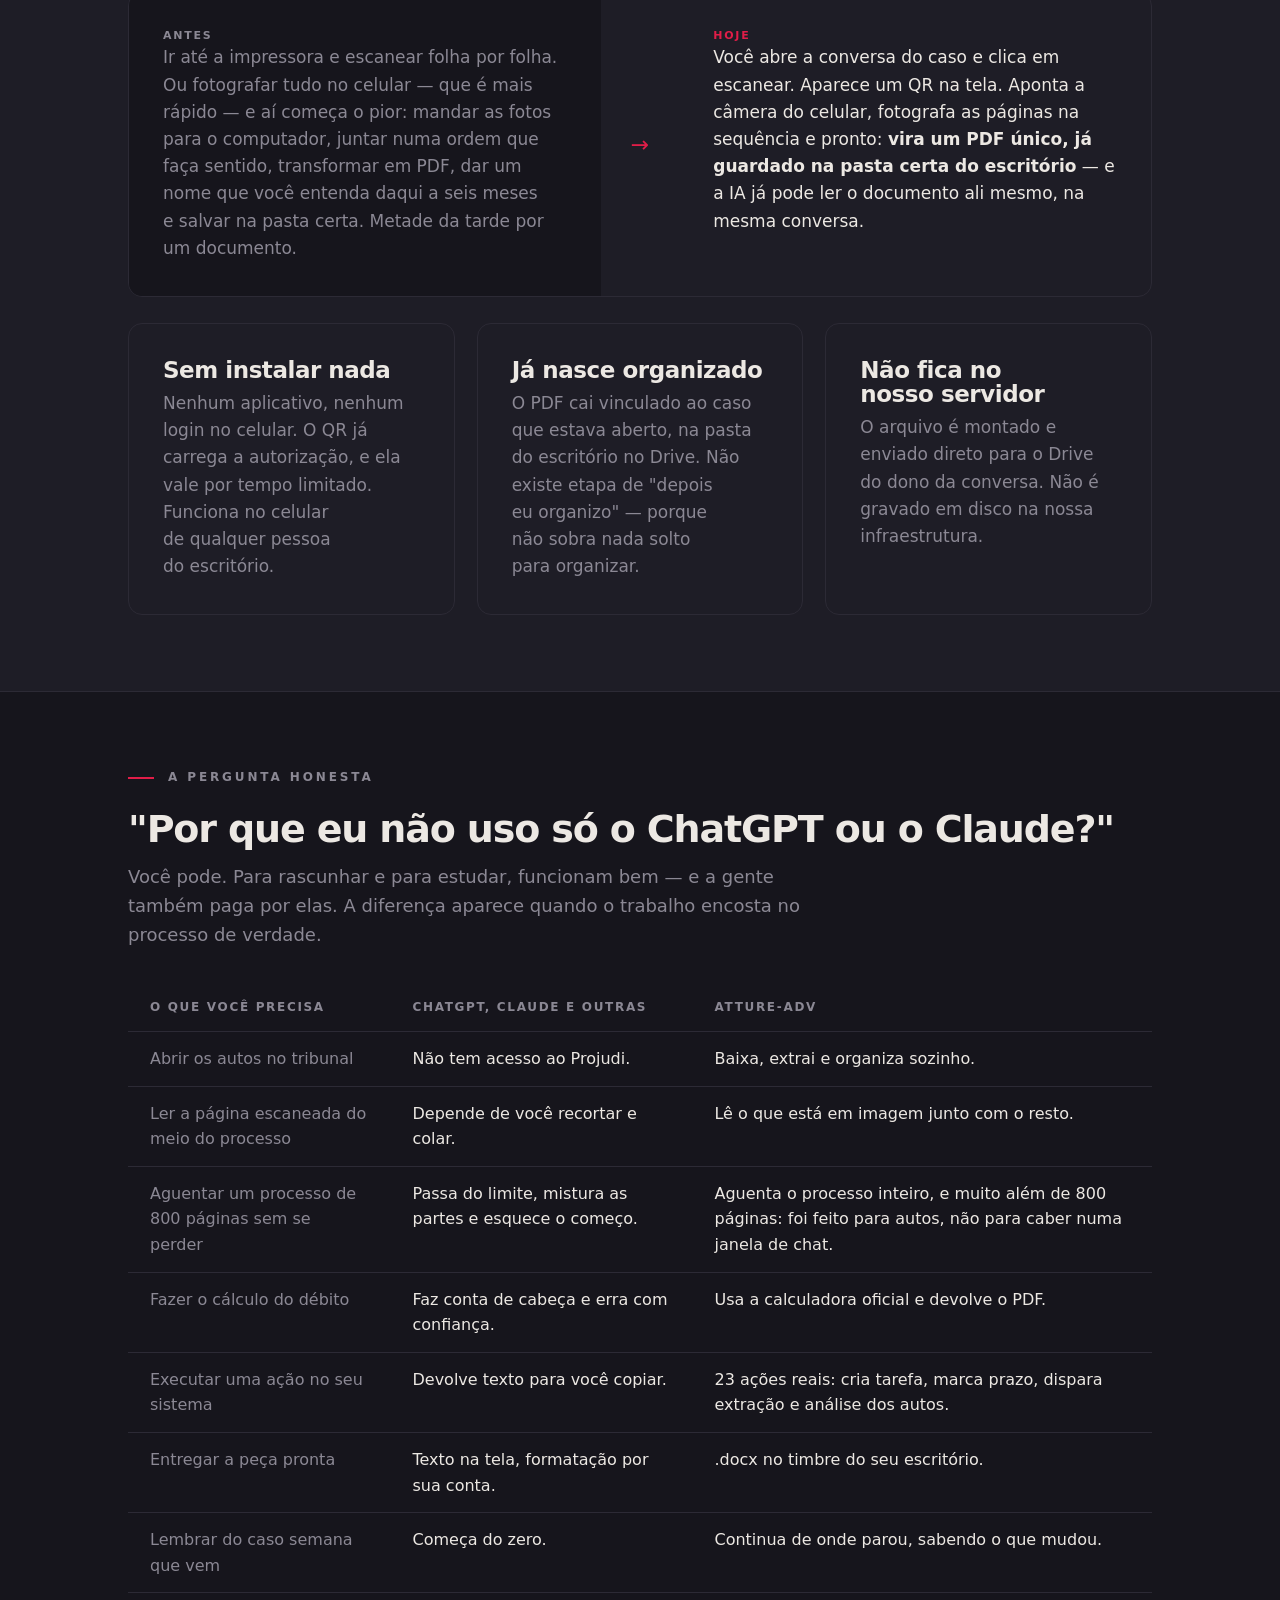
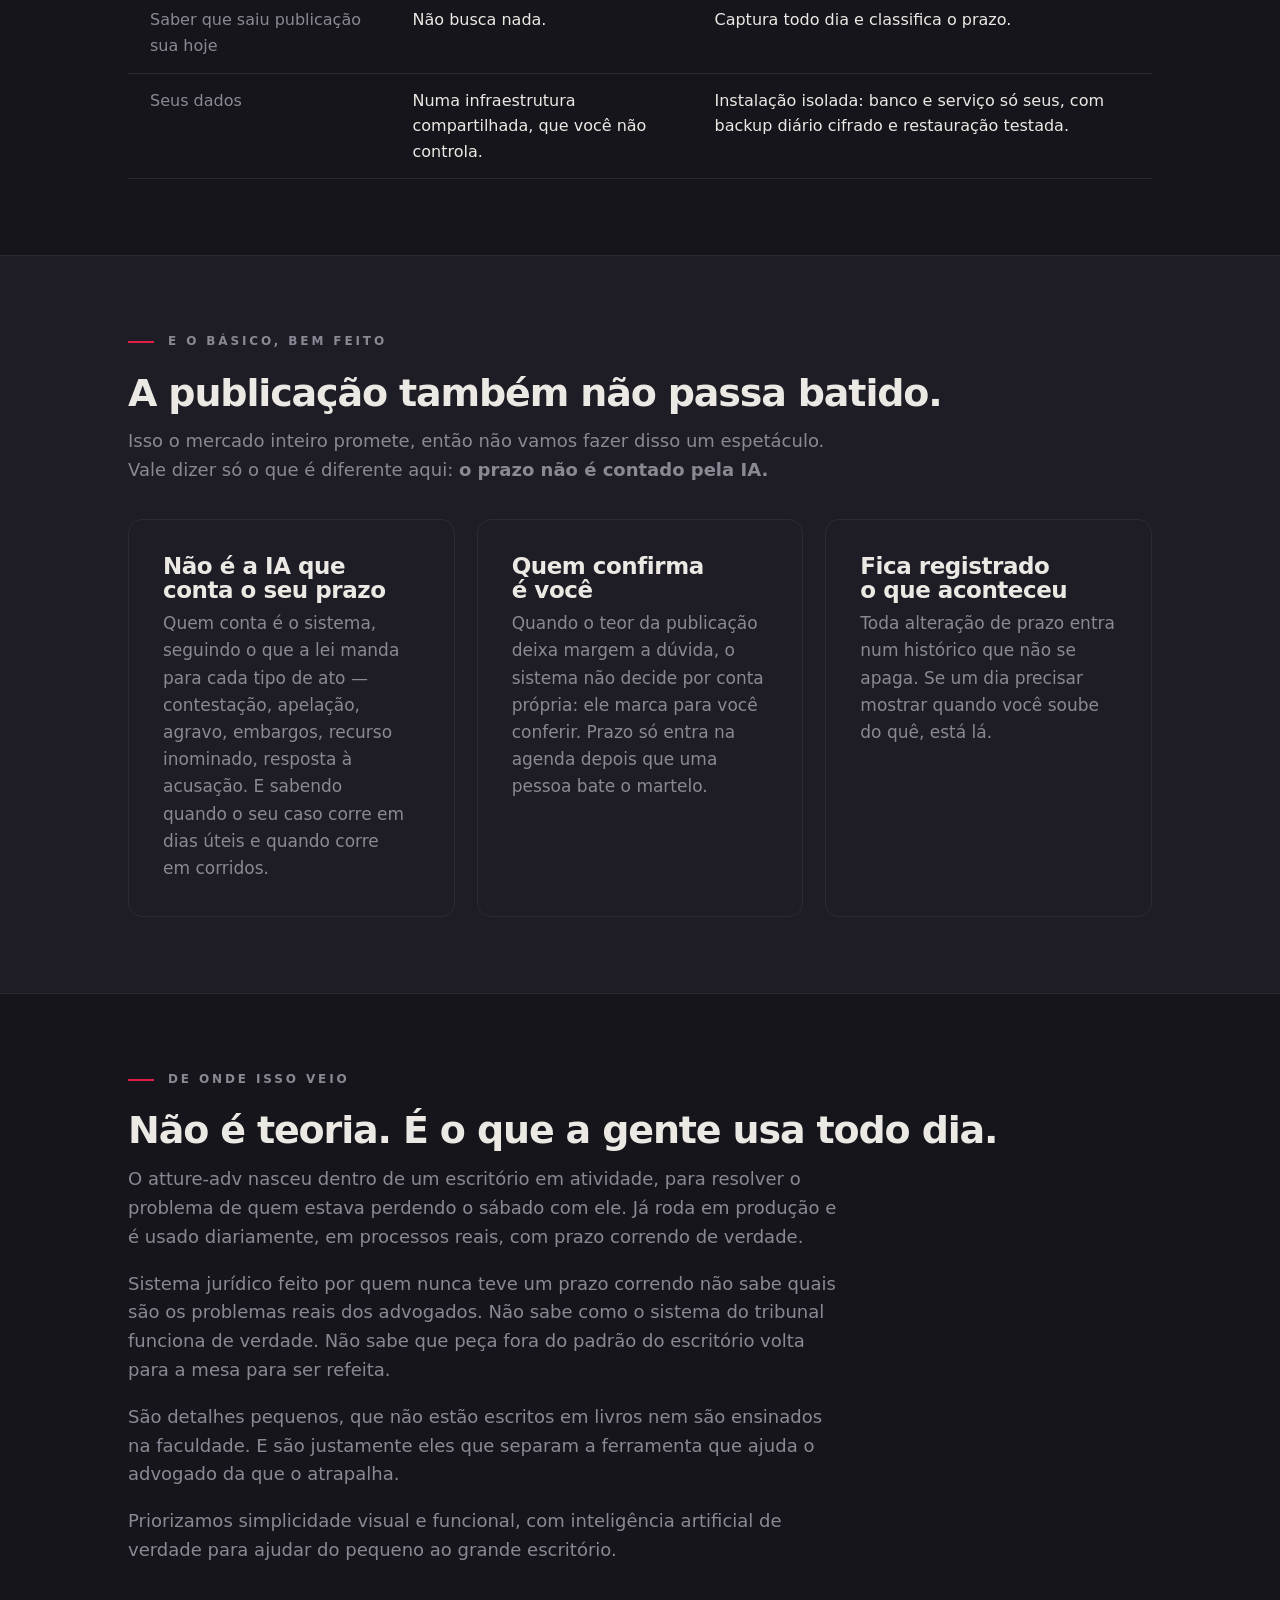
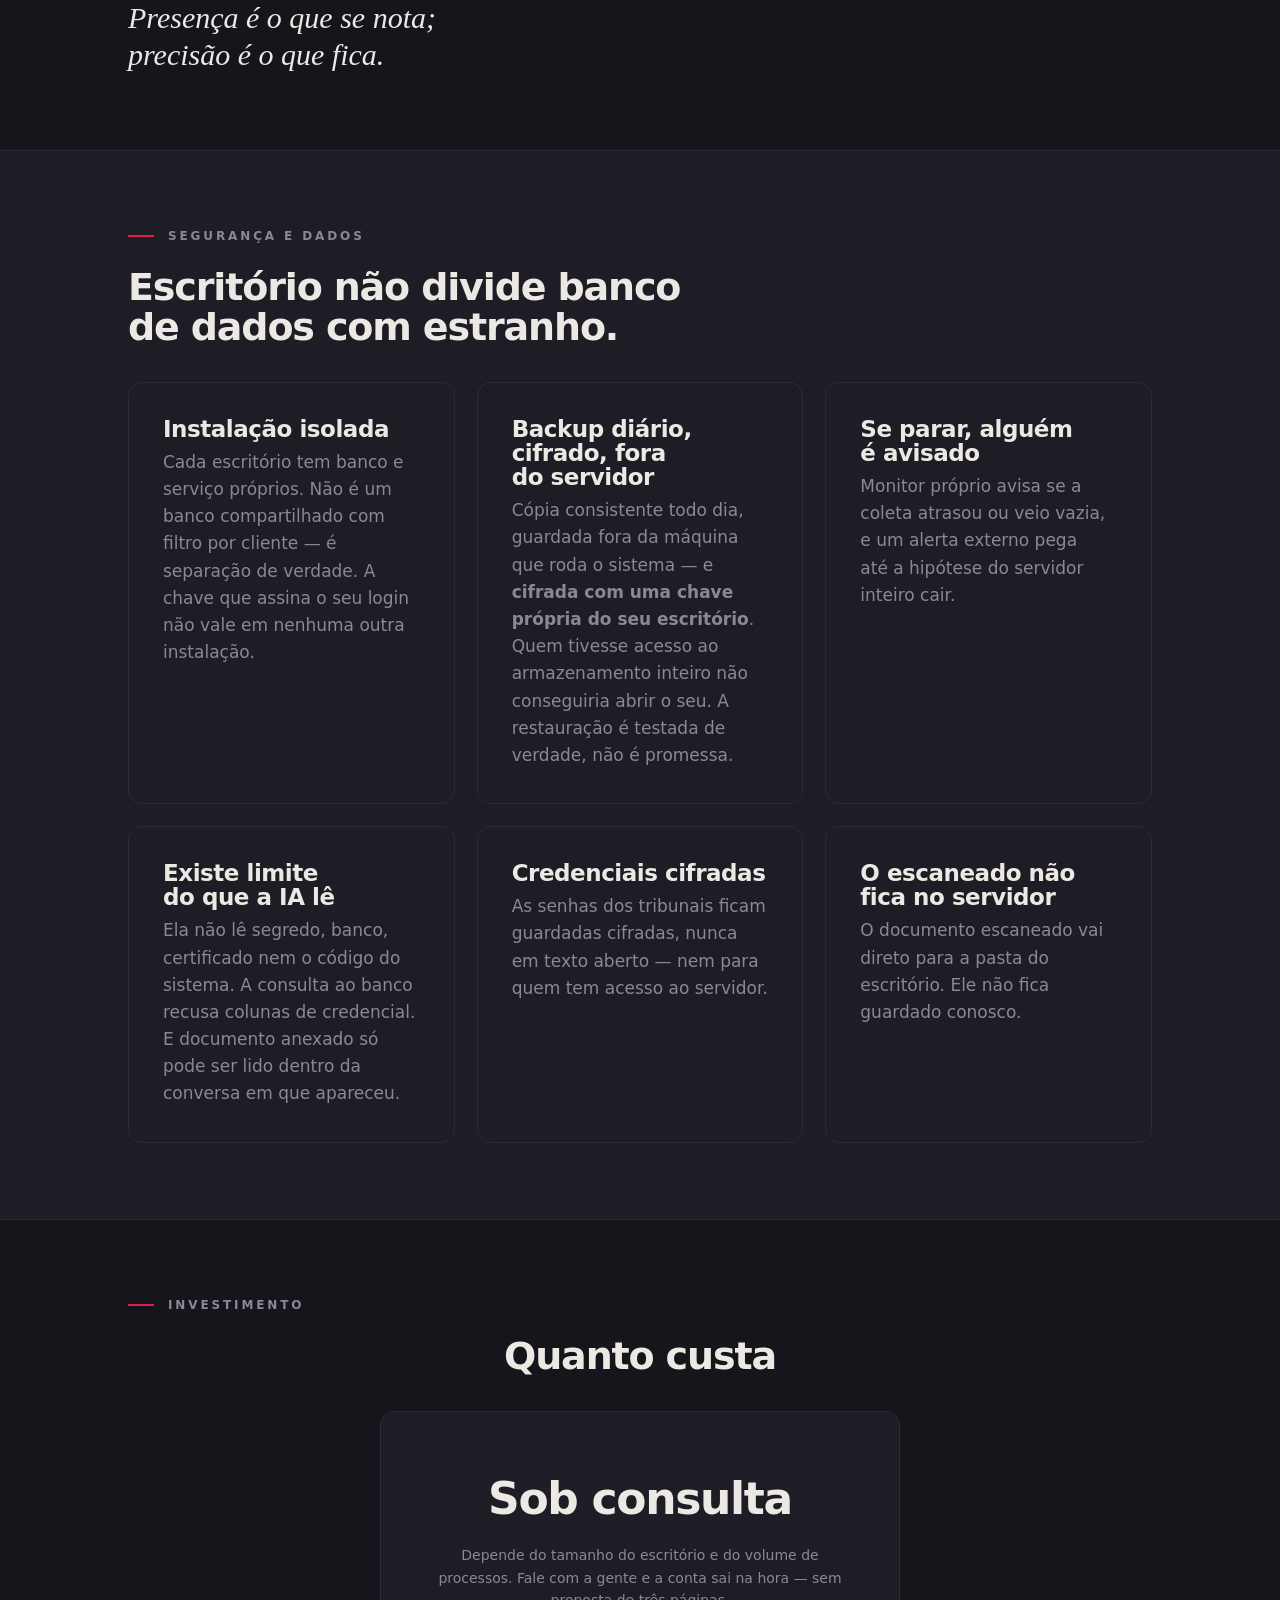
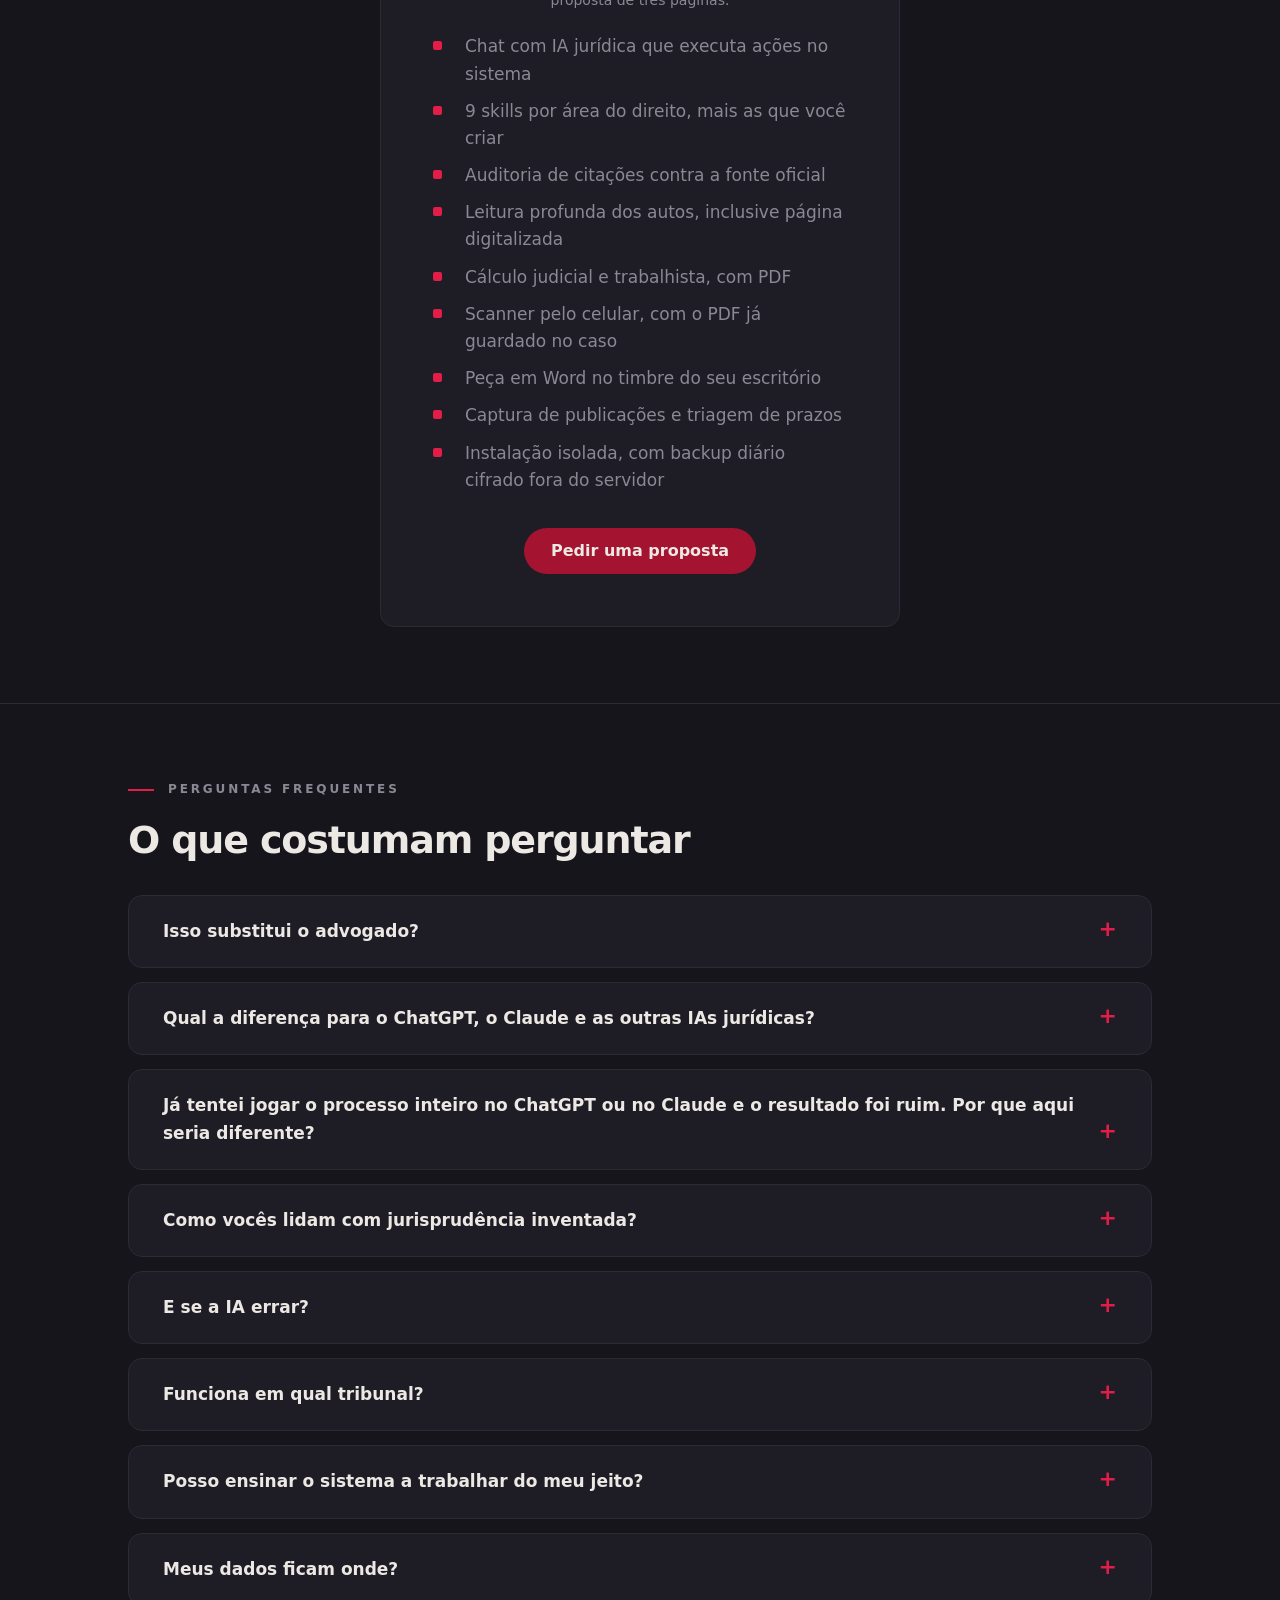
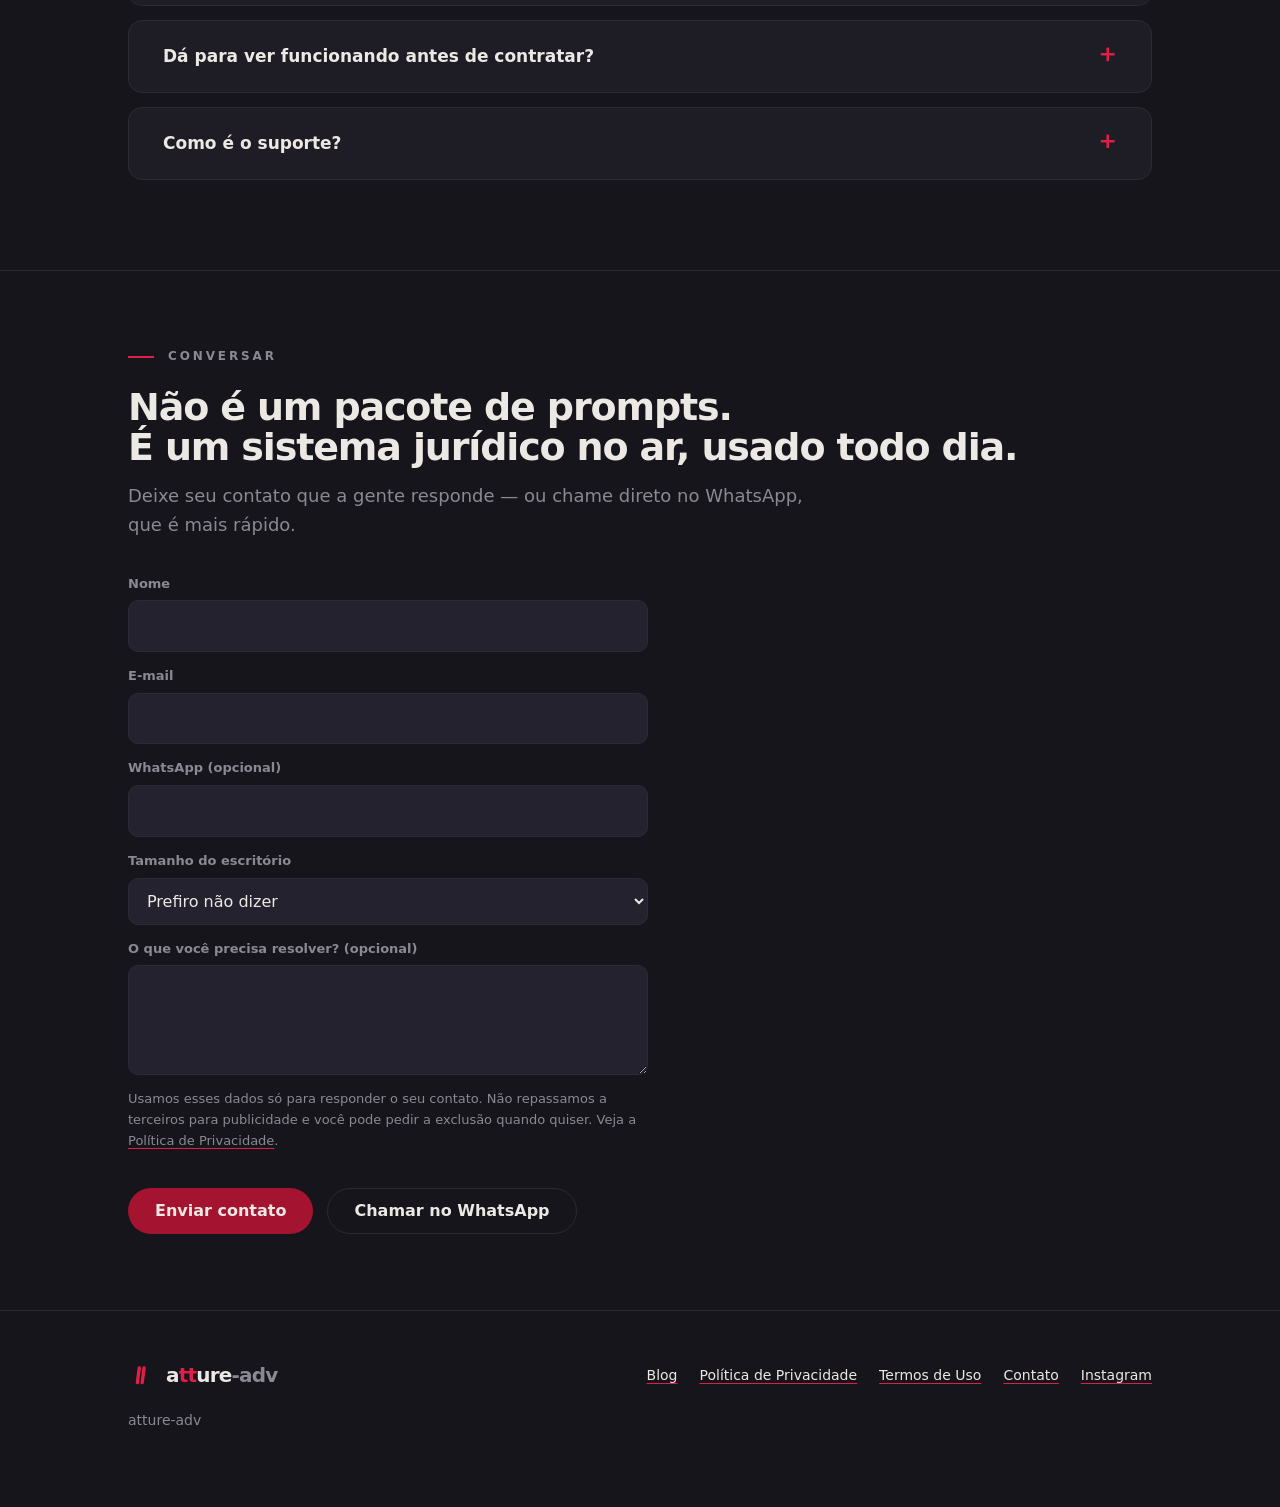
==== commit f69b01db: "Cria a seção /blog/ com o primeiro artigo Blog em subpasta (não subdomínio) para somar autoridade no" ====
--- a/index.html
+++ b/index.html
@@ -606,6 +606,7 @@
       <span class="logotipo">a<span class="tt">tt</span>ure<span class="adv">-adv</span></span>
     </div>
     <nav class="links">
+      <a href="blog/">Blog</a>
       <a href="privacidade.html">Política de Privacidade</a>
       <a href="termos.html">Termos de Uso</a>
       <a id="rodape-email" href="#">Contato</a>
--- a/estilo.css
+++ b/estilo.css
@@ -302,3 +302,125 @@
   .cabecalho .wrap { gap: var(--e2); padding: 0 18px; }
   .cabecalho .btn { padding: 10px 14px; font-size: 14px; }
 }
+
+/* =========================================================================
+   BLOG  (/blog/)
+   -------------------------------------------------------------------------
+   Texto longo pede medida de leitura mais estreita que o resto do site: a
+   `.wrap` de 1080px é boa para blocos e cartões e péssima para parágrafo —
+   linha comprida demais faz o olho perder o início da linha seguinte.
+   Por isso `.wrap-texto` (68ch, ~720px), usada só aqui.
+   ========================================================================= */
+
+.wrap-texto {
+  width: min(100% - calc(var(--respiro) * 2), 68ch);
+  margin-inline: auto;
+}
+
+/* ------------------------------------------------------- cabeçalho do post */
+.artigo-topo { padding: var(--e6) 0 var(--e4); border-bottom: 1px solid var(--linha); }
+.artigo-topo h1 {
+  font-size: clamp(30px, 5.2vw, 46px);
+  line-height: 1.12; letter-spacing: -.03em; margin: var(--e2) 0 var(--e3);
+  text-wrap: balance;
+}
+.artigo-meta {
+  display: flex; flex-wrap: wrap; gap: var(--e1) var(--e3);
+  color: var(--apagado); font-size: 15px; margin: 0;
+}
+.artigo-meta time { color: var(--apagado); }
+
+/* ------------------------------------------------------------ corpo do post */
+.artigo { padding: var(--e5) 0 var(--e6); }
+.artigo > * + * { margin-top: var(--e3); }
+.artigo p { font-size: 18px; line-height: 1.72; text-wrap: pretty; }
+.artigo h2 {
+  font-size: clamp(23px, 3.4vw, 30px); line-height: 1.22; letter-spacing: -.02em;
+  margin-top: var(--e5); text-wrap: balance;
+}
+.artigo h3 { font-size: 20px; line-height: 1.3; margin-top: var(--e4); }
+.artigo ul, .artigo ol { padding-left: 22px; display: grid; gap: 12px; }
+.artigo li { font-size: 18px; line-height: 1.65; }
+.artigo li::marker { color: var(--vermelho); }
+.artigo strong { color: var(--off-white); font-weight: 700; }
+/* Endereço de tribunal é uma palavra indivisível longa. Sem isto ele fura a
+   caixa no celular em vez de quebrar. */
+.artigo a { color: var(--off-white); text-decoration: underline; overflow-wrap: anywhere; }
+.artigo p, .artigo li { overflow-wrap: break-word; }
+
+/* citação de destaque — usada para a frase que resume o argumento */
+.artigo blockquote {
+  margin: var(--e4) 0; padding: var(--e3) var(--e4);
+  border-left: 3px solid var(--vermelho); background: var(--painel);
+  border-radius: 0 var(--raio) var(--raio) 0;
+}
+.artigo blockquote p { margin: 0; font-family: var(--fonte-serifa); font-size: 20px; }
+
+/* caixa de aviso editorial (o que o texto NÃO é) */
+.nota {
+  border: 1px solid var(--linha); border-radius: var(--raio);
+  background: var(--painel); padding: var(--e3) var(--e4);
+}
+.nota p { font-size: 16px; color: var(--apagado); margin: 0; }
+.nota p + p { margin-top: var(--e2); }
+
+/* passo numerado do roteiro de conferência */
+.passos { list-style: none; padding: 0; display: grid; gap: var(--e3); counter-reset: passo; }
+.passos > li {
+  counter-increment: passo;
+  /* minmax(0,1fr) e não 1fr: `1fr` é minmax(auto,1fr), e o `auto` impede a
+     coluna de encolher abaixo do conteúdo mínimo. Com endereço longo de
+     tribunal (palavra indivisível de ~48 caracteres) a coluna estoura o
+     contêiner e a página inteira ganha rolagem lateral no celular. */
+  display: grid; grid-template-columns: 42px minmax(0, 1fr); gap: var(--e3);
+  align-items: start;
+}
+.passos > li::before {
+  content: counter(passo);
+  grid-column: 1; grid-row: 1;
+  width: 42px; height: 42px; border-radius: 50%;
+  background: var(--vermelho-fundo); color: var(--off-white);
+  display: grid; place-items: center; font-weight: 800; font-size: 18px;
+}
+/* SEM esta regra o layout quebra feio: a grade posiciona os filhos em
+   sequência, então o ::before ocupa a coluna 1, o <h3> a coluna 2, e o
+   PRIMEIRO <p> volta para a coluna 1 — 42px de largura, uma palavra por
+   linha. Todo conteúdo do passo tem que ficar preso à coluna 2. */
+.passos > li > * { grid-column: 2; }
+.passos h3 { margin: 0 0 6px; }
+.passos p { margin: 0; }
+
+/* endereço oficial citado no meio do texto */
+.oficial {
+  font-family: var(--fonte-mono); font-size: 15px;
+  background: var(--painel-2); border: 1px solid var(--linha);
+  border-radius: 8px; padding: 3px 8px;
+  /* `anywhere` e não `break-all`: break-all quebra no meio de qualquer
+     palavra sempre (saía "R / Esp 1882345"); anywhere só quebra quando não
+     couber, e prefere o espaço. */
+  overflow-wrap: anywhere;
+}
+
+/* --------------------------------------------------------- índice do blog */
+.lista-posts { list-style: none; padding: 0; display: grid; gap: var(--e3); }
+.post-cartao {
+  border: 1px solid var(--linha); border-radius: var(--raio);
+  background: var(--painel); padding: var(--e4);
+  transition: border-color .15s ease;
+}
+.post-cartao:hover { border-color: color-mix(in oklab, var(--vermelho) 45%, var(--linha)); }
+.post-cartao h2 { font-size: 22px; line-height: 1.25; margin: 6px 0 10px; letter-spacing: -.02em; }
+.post-cartao h2 a { text-decoration: none; }
+.post-cartao p { color: var(--apagado); margin: 0; }
+
+/* rodapé do post: volta para o índice + chamada honesta para o produto */
+.pos-artigo {
+  margin-top: var(--e6); padding-top: var(--e4);
+  border-top: 1px solid var(--linha);
+}
+
+@media (max-width: 560px) {
+  .artigo p, .artigo li { font-size: 17px; }
+  .passos > li { grid-template-columns: 34px minmax(0, 1fr); gap: var(--e2); }
+  .passos > li::before { width: 34px; height: 34px; font-size: 16px; }
+}
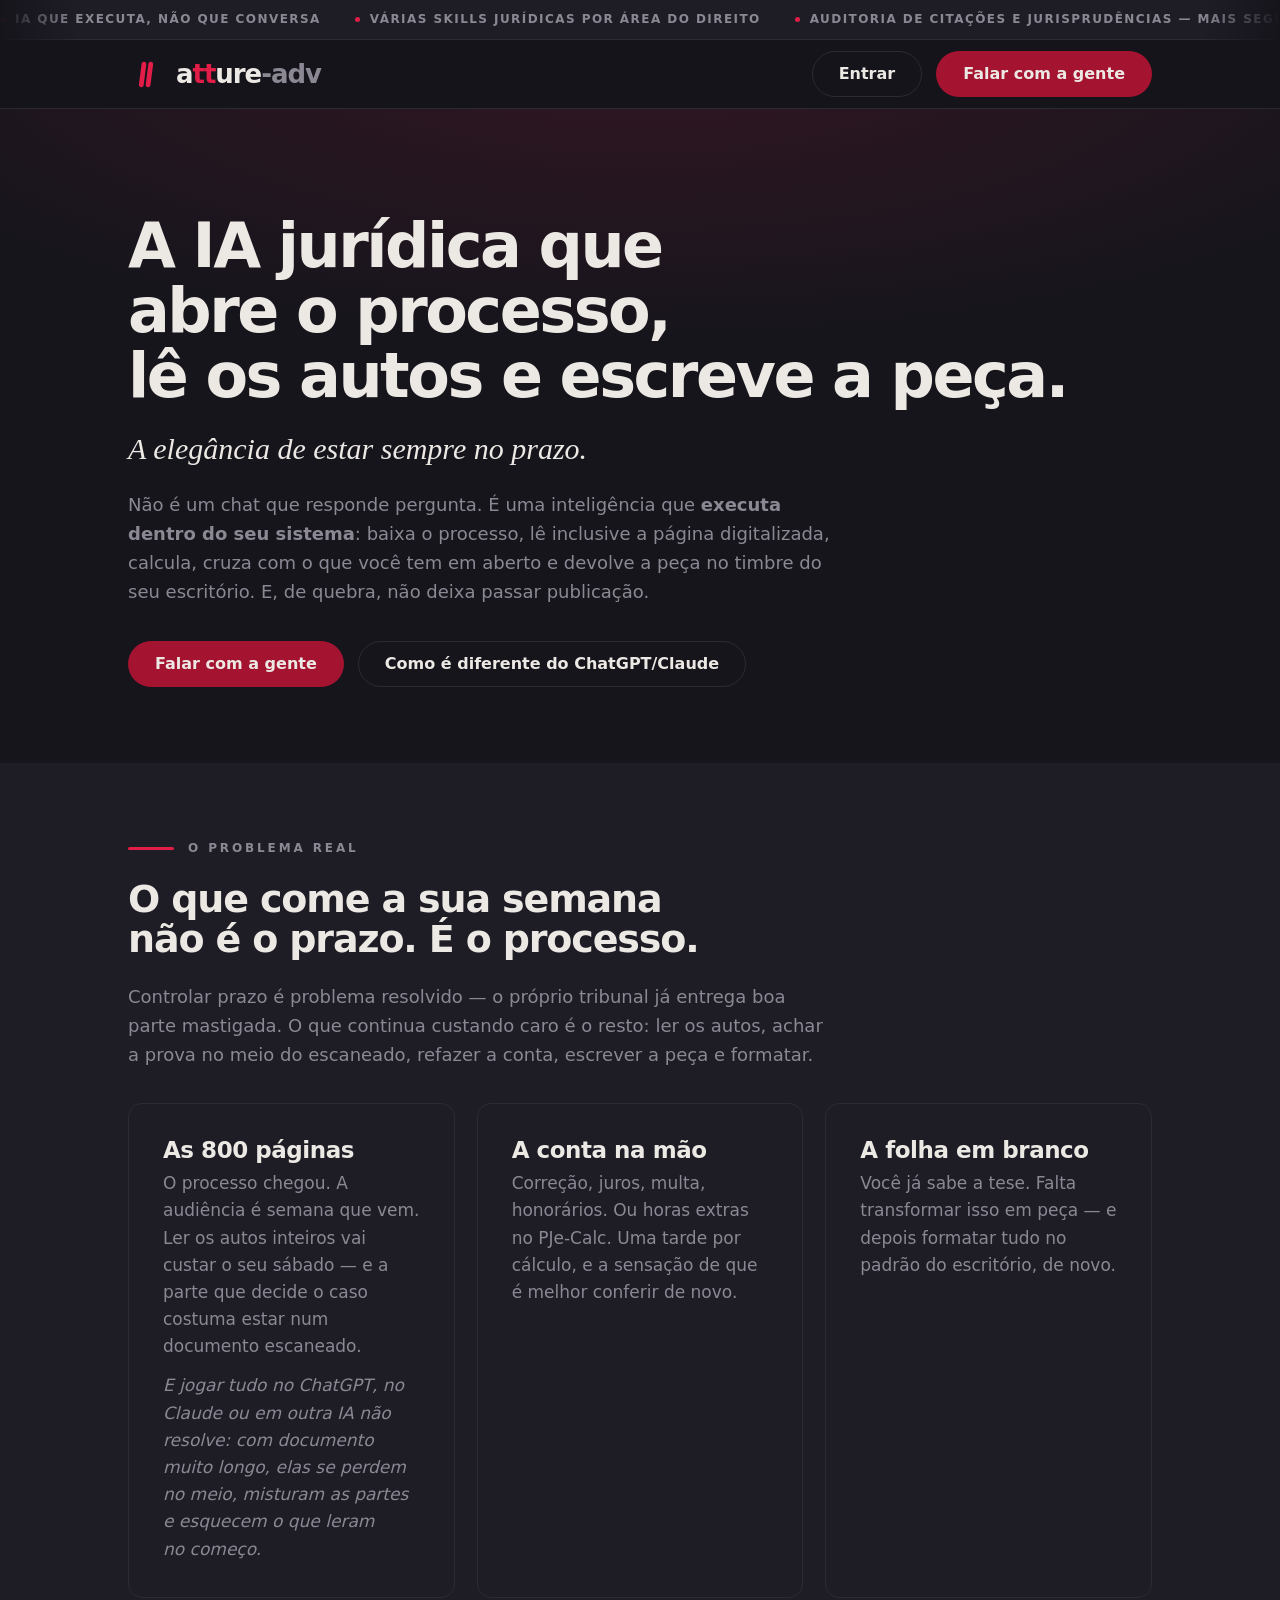
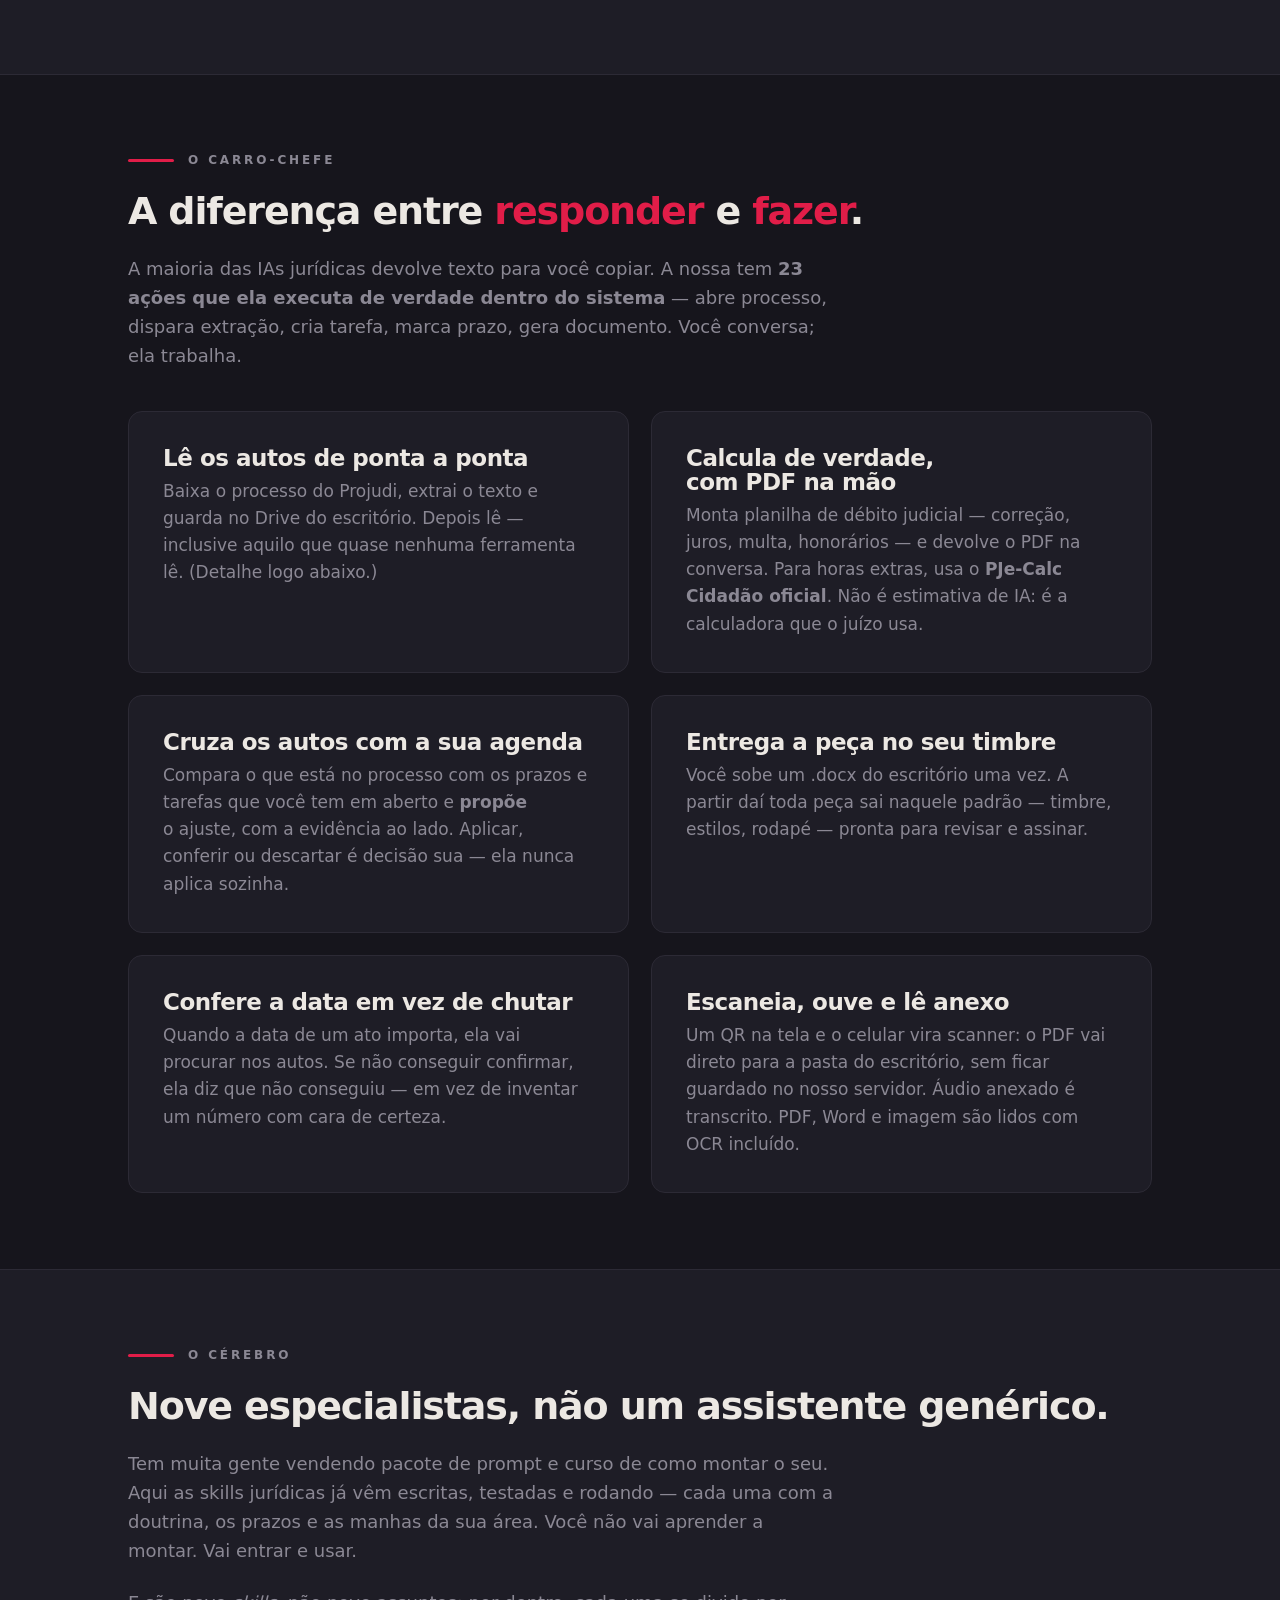
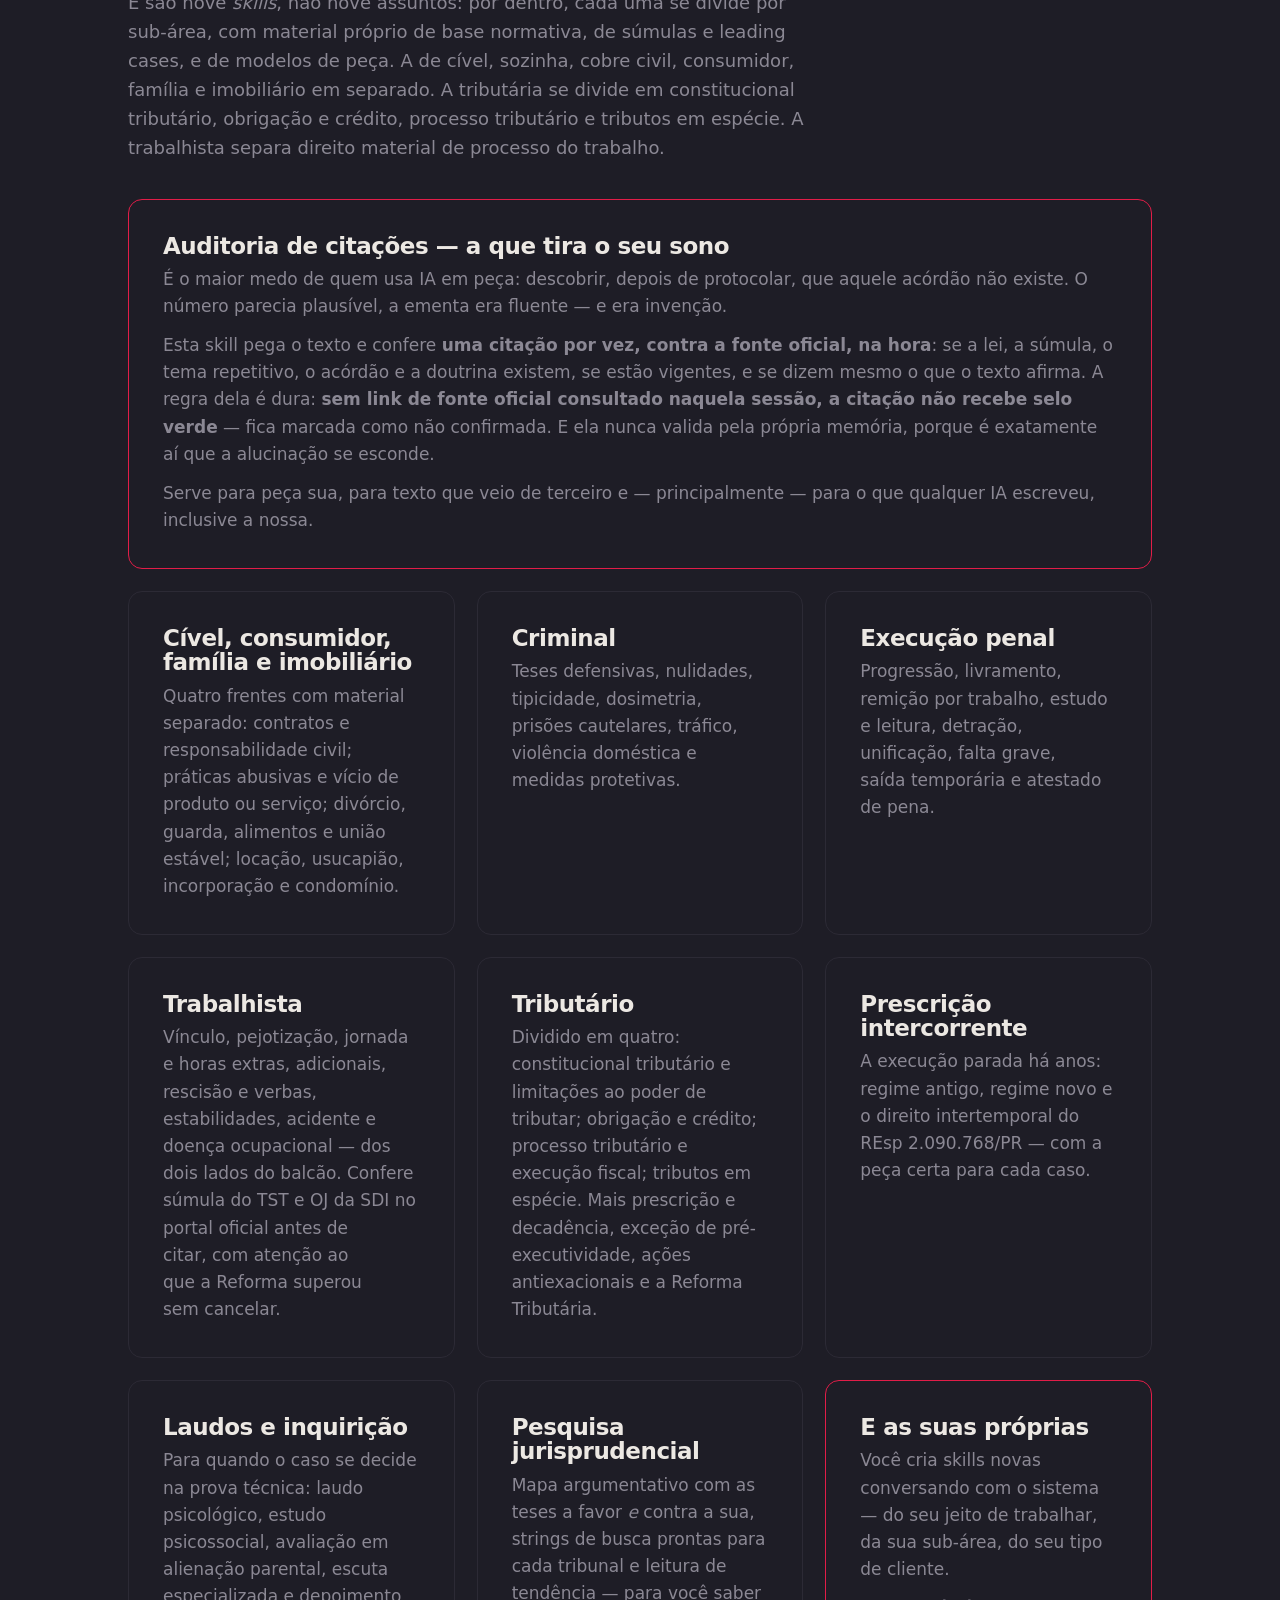
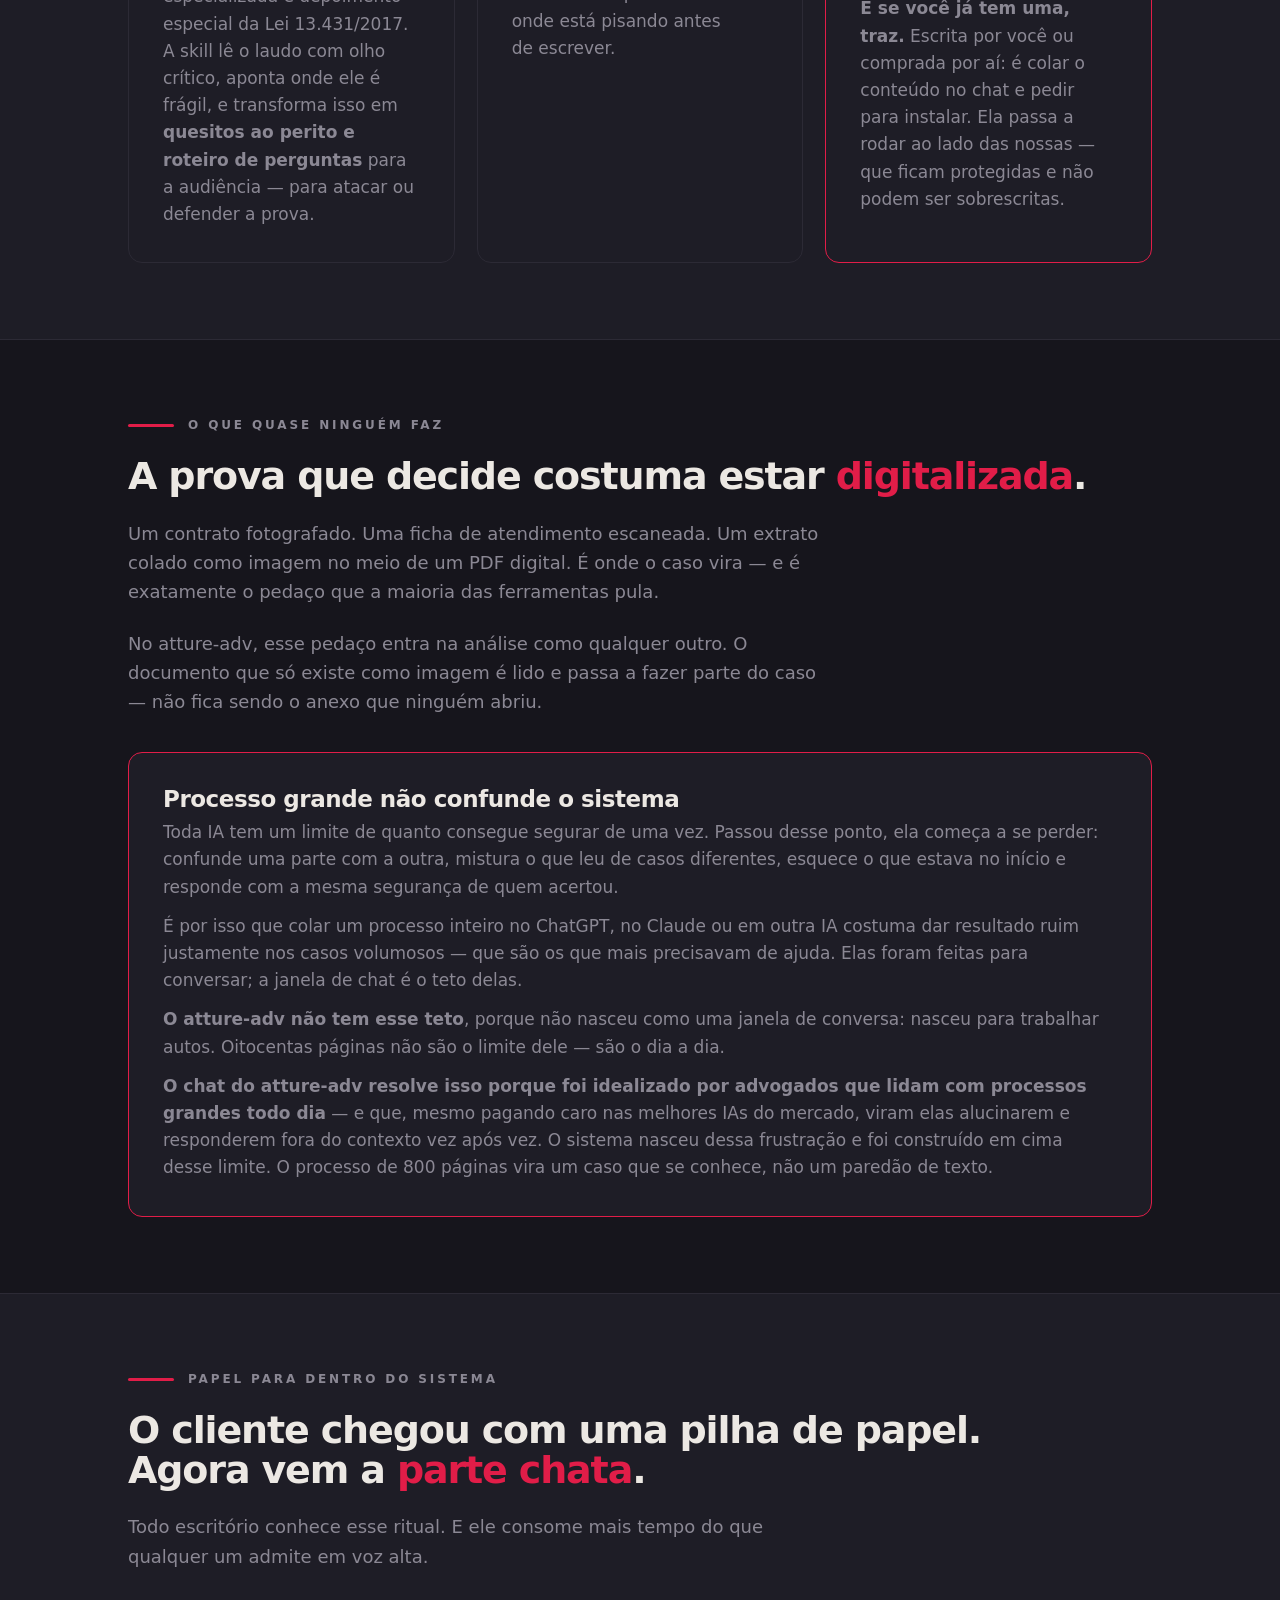
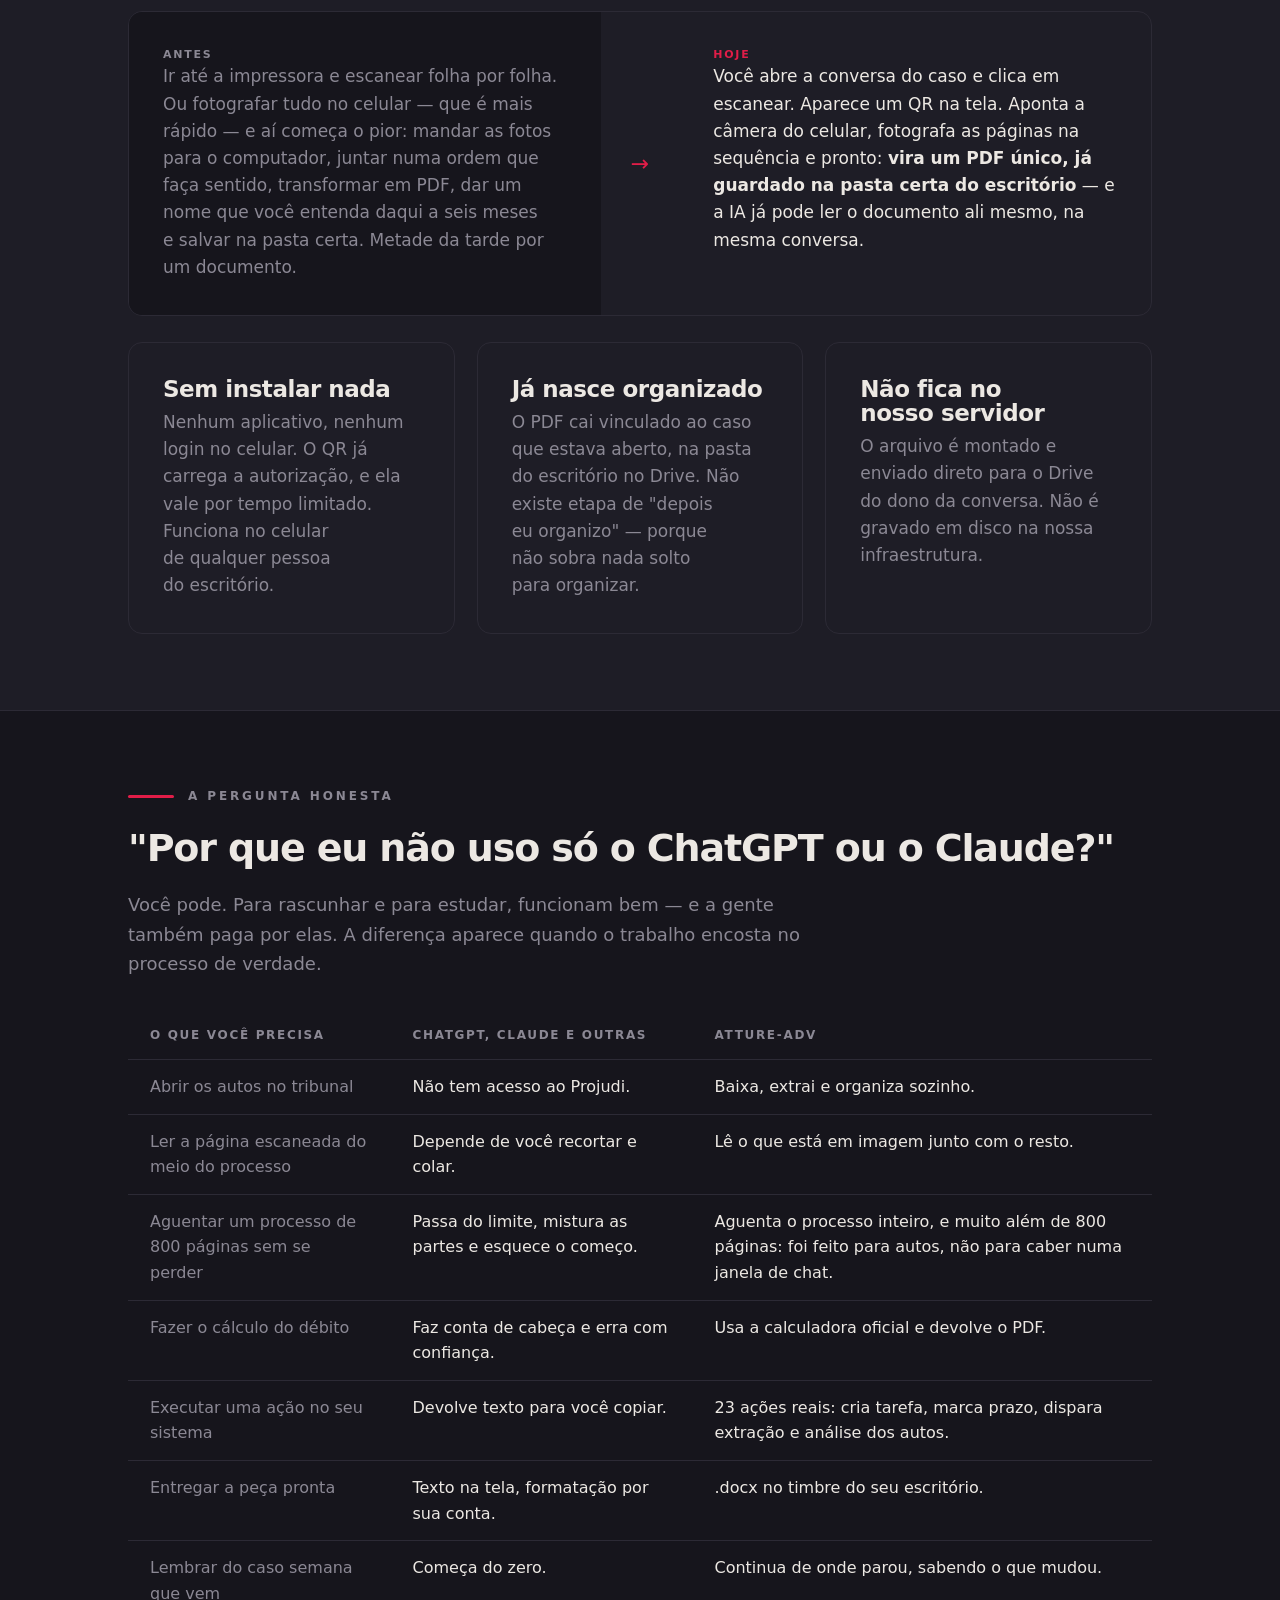
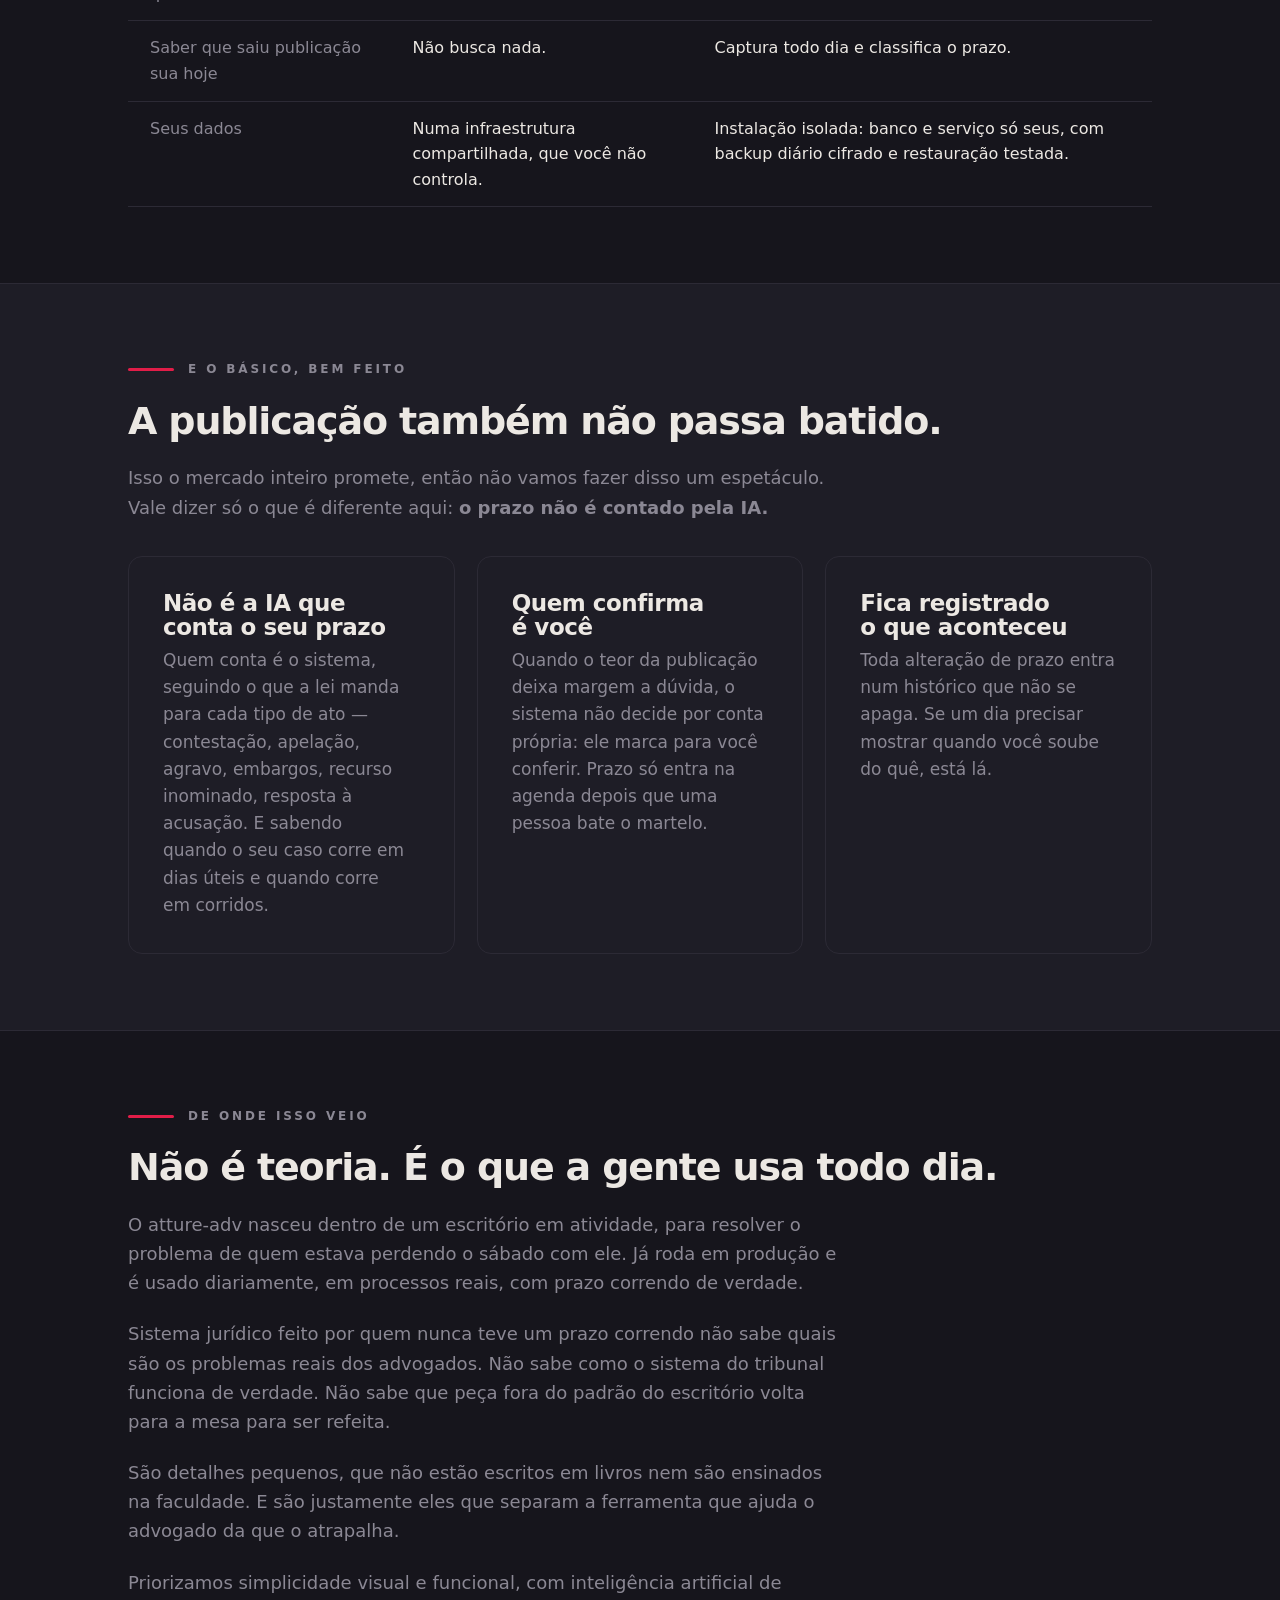
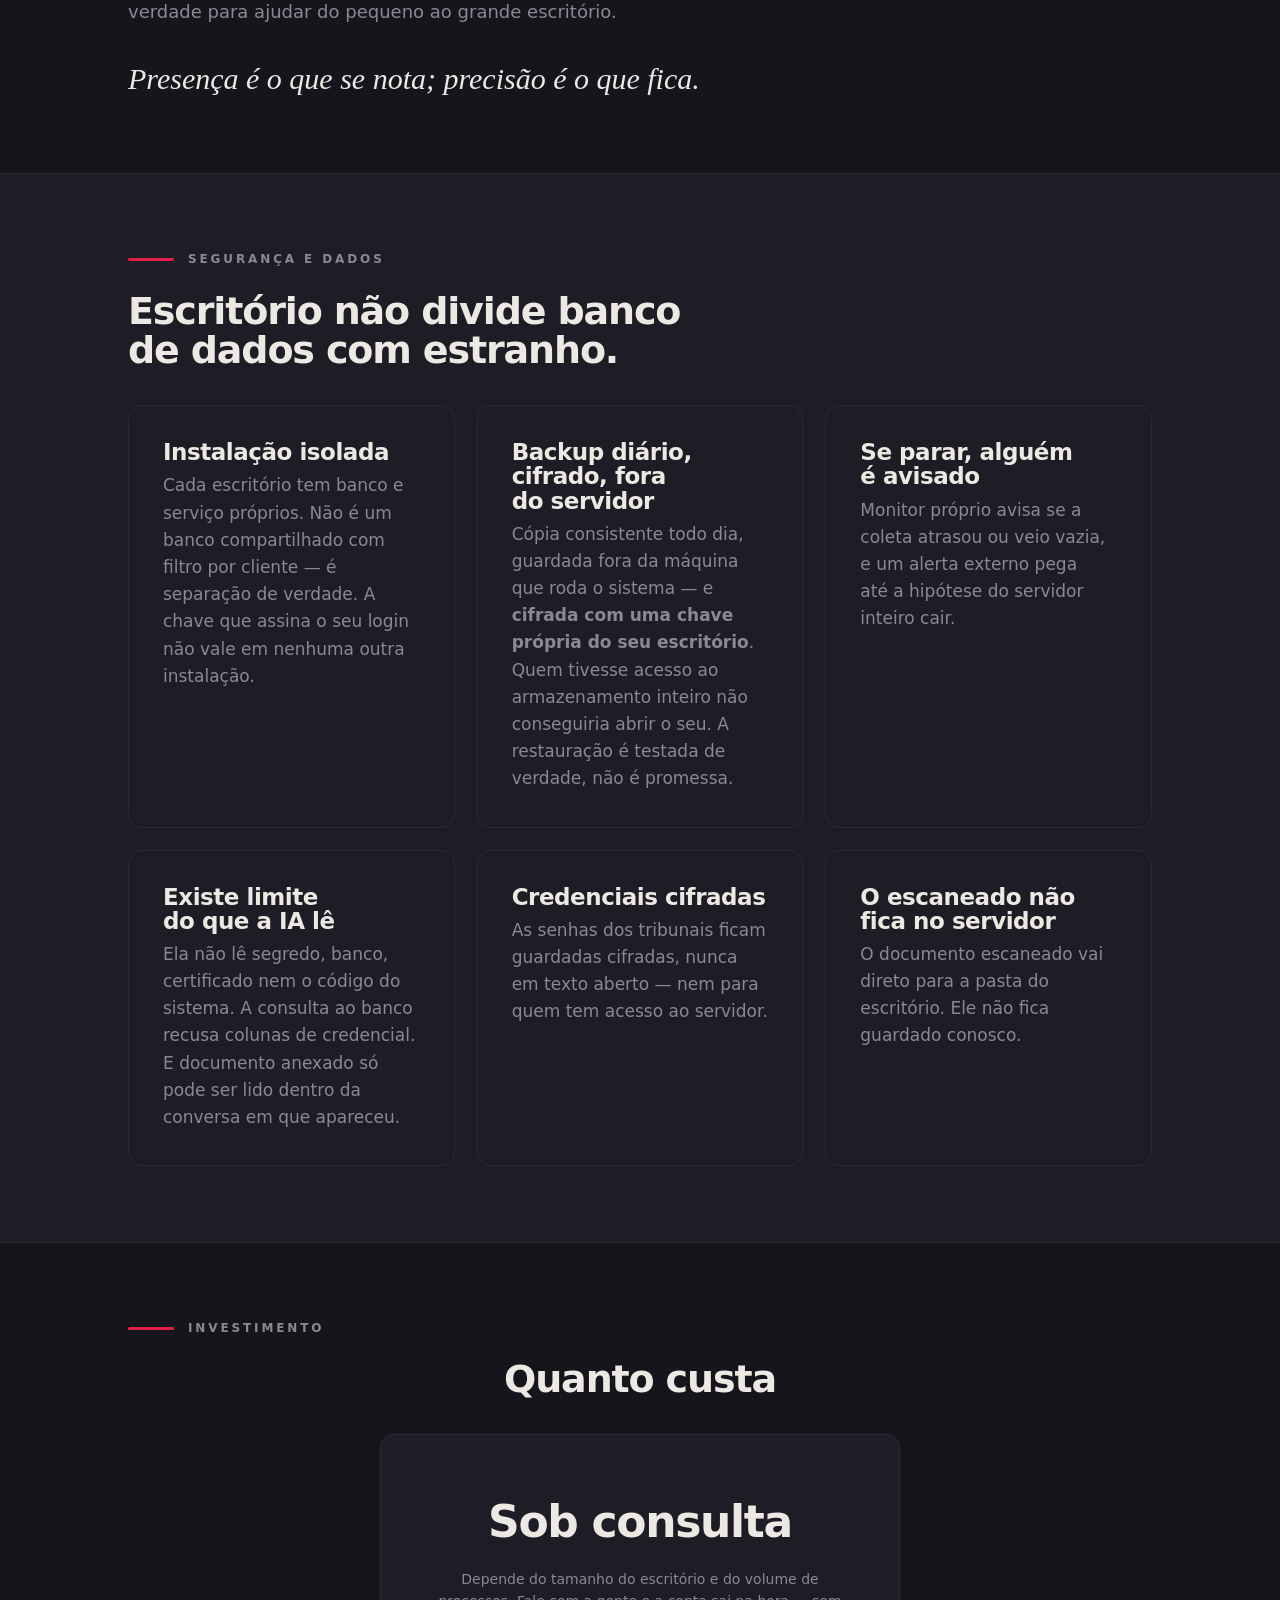
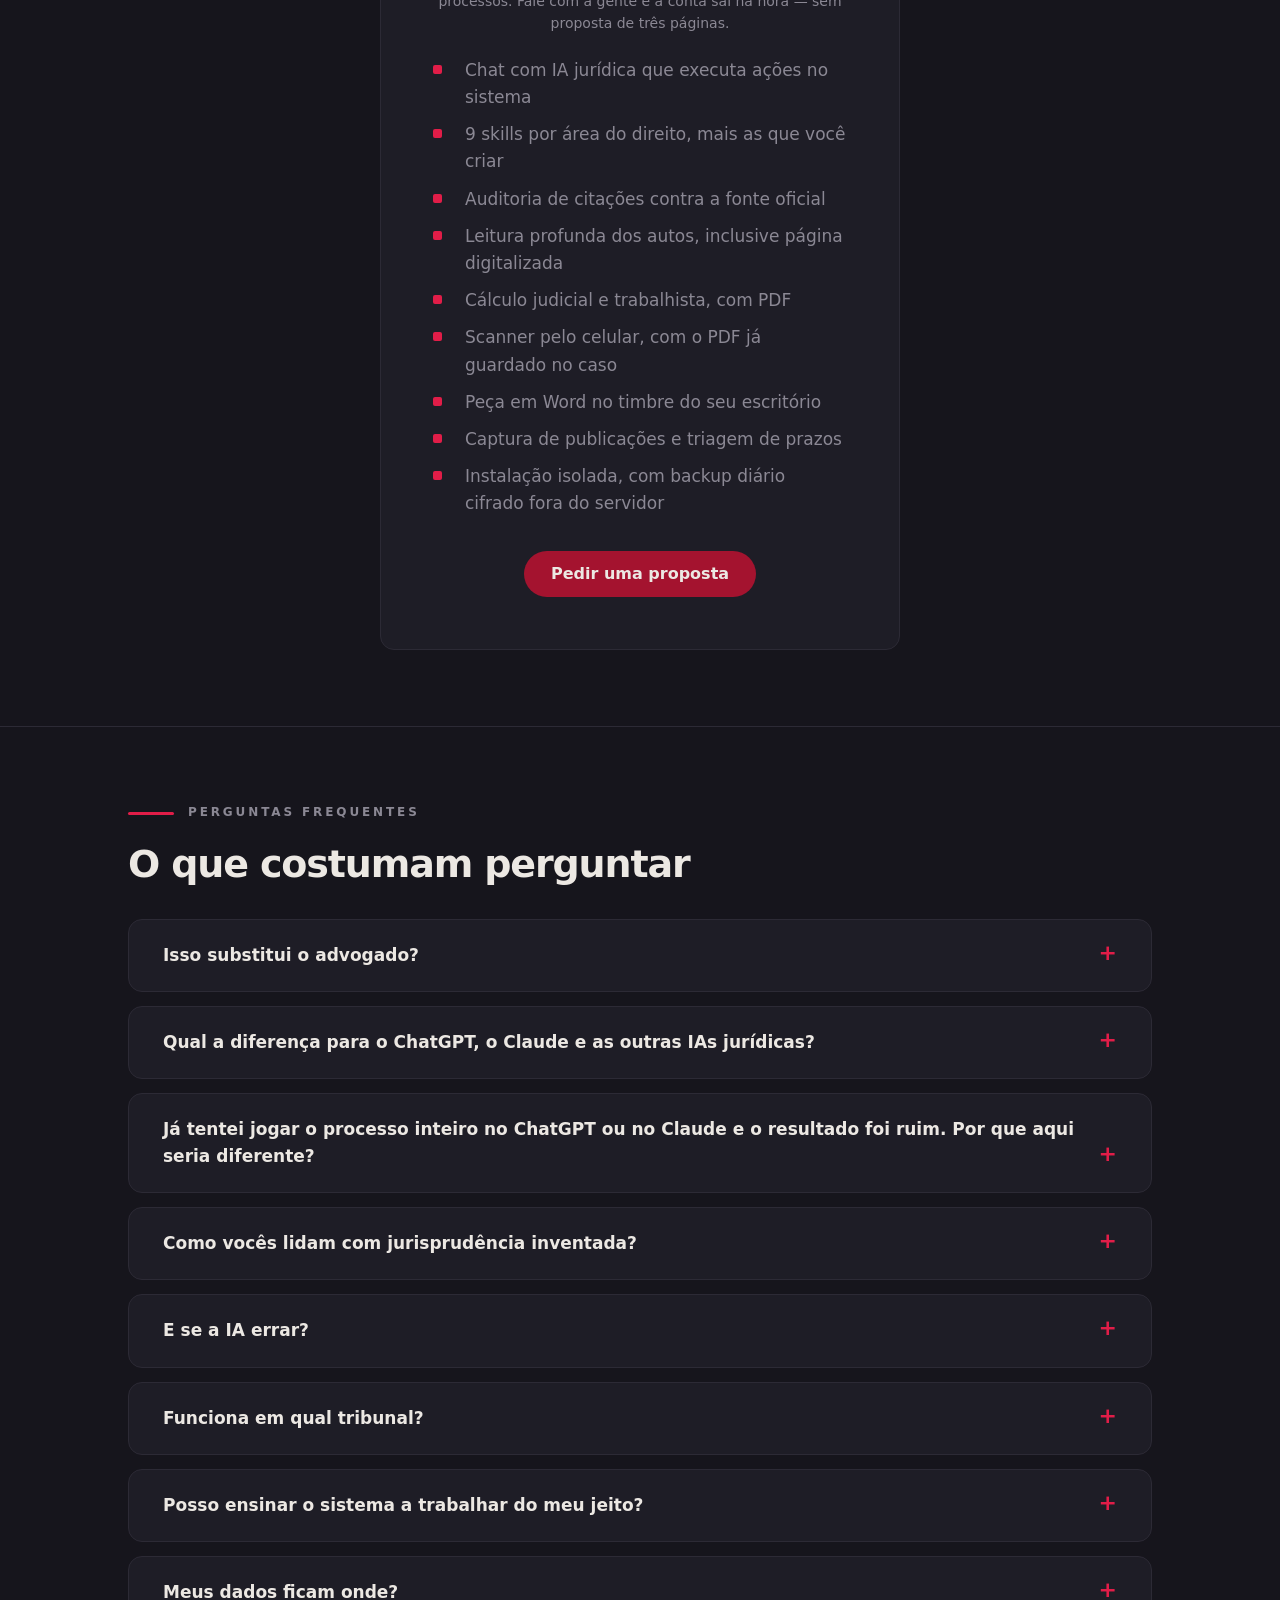
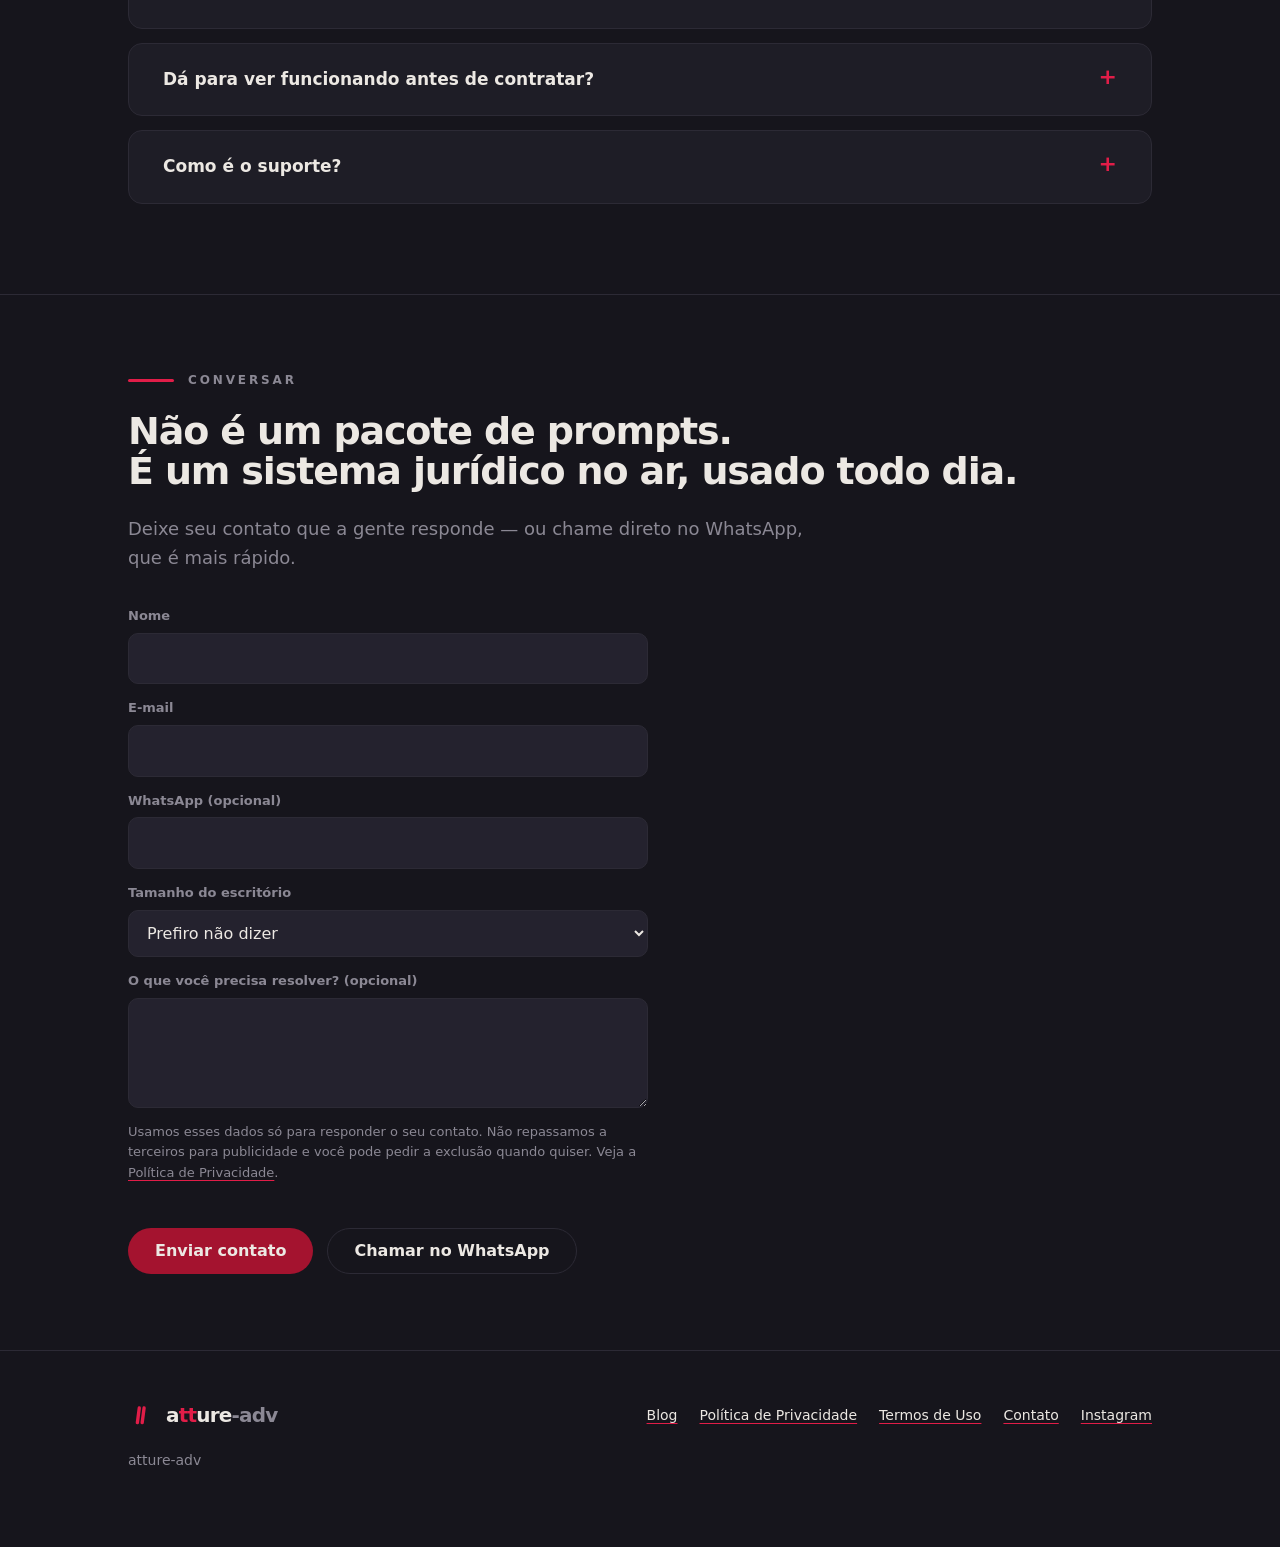
==== commit 3d08683d: "Leva o padrão tipográfico do blog para a home, e corrige a rolagem lateral O Ademir aprovou o tratam" ====
--- a/index.html
+++ b/index.html
@@ -5,8 +5,27 @@
 <meta name="viewport" content="width=device-width, initial-scale=1">
 <title>atture-adv — a IA jurídica que trabalha dentro do processo</title>
 <meta name="description" content="Abre os autos, lê até a página digitalizada, calcula, reconcilia com seus prazos e escreve a peça no seu timbre. Uma IA que executa, não que conversa.">
+<meta name="theme-color" content="#16151C">
+<link rel="canonical" href="https://www.atture-adv.com/">
 <link rel="icon" href="assets/favicon.svg" type="image/svg+xml">
 <link rel="stylesheet" href="estilo.css">
+
+<!-- Prévia do link. A home é o endereço mais compartilhado (WhatsApp é o
+     canal principal de venda) e estava SEM nenhuma destas tags: o link
+     aparecia pelado, sem imagem nem título formatado. A URL da imagem tem
+     que ser ABSOLUTA — os robôs de prévia não resolvem caminho relativo. -->
+<meta property="og:type" content="website">
+<meta property="og:site_name" content="atture-adv">
+<meta property="og:title" content="atture-adv — a IA jurídica que trabalha dentro do processo">
+<meta property="og:description" content="Abre os autos, lê até a página digitalizada, calcula, reconcilia com seus prazos e escreve a peça no seu timbre. Uma IA que executa, não que conversa.">
+<meta property="og:url" content="https://www.atture-adv.com/">
+<meta property="og:locale" content="pt_BR">
+<meta property="og:image" content="https://www.atture-adv.com/assets/home.png">
+<meta property="og:image:width" content="1200">
+<meta property="og:image:height" content="630">
+<meta property="og:image:alt" content="atture-adv — a IA jurídica que abre o processo, lê os autos e escreve a peça">
+<meta name="twitter:card" content="summary_large_image">
+
 <script src="config.js?v=4"></script>
 </head>
 <body>
@@ -45,7 +64,7 @@
       <svg class="simbolo" viewBox="0 0 100 100" aria-hidden="true"><g fill="none" stroke="currentColor" stroke-linecap="round" stroke-width="14"><line x1="39" y1="82" x2="47" y2="21"/><line x1="59" y1="82" x2="67" y2="21"/></g></svg>
       <span class="logotipo">a<span class="tt">tt</span>ure<span class="adv">-adv</span></span>
     </a>
-    <nav style="display:flex;gap:14px;align-items:center">
+    <nav class="nav-topo">
       <a class="btn btn-secundario js-entrar" href="#" hidden>Entrar</a>
       <a class="btn btn-primario js-contato" href="#falar">Falar com a gente</a>
     </nav>
--- a/estilo.css
+++ b/estilo.css
@@ -98,10 +98,25 @@
    (celular, 4-5 palavras por linha) isso abre buracos brancos visíveis.
    `text-wrap: pretty` resolve o que incomoda de verdade: evita a última
    linha com uma palavra órfã e melhora a borda irregular. */
-p { margin: 0 0 var(--e2); text-wrap: pretty; }
+/* O espaço ENTRE parágrafos precisa ser maior que o espaço entre linhas,
+   senão dois parágrafos leem como um bloco só. Estava em --e2 (14px) contra
+   uma entrelinha de ~27px: metade do necessário. Foi o que deixou o texto
+   do site com cara de documento colado numa página. */
+p { margin: 0 0 var(--e3); text-wrap: pretty; hyphens: auto; }
 p:last-child { margin-bottom: 0; }
 
-.lead { color: var(--apagado); max-width: 62ch; font-size: 18px; }
+/* Rede de segurança: qualquer parágrafo solto direto na `.wrap` de 1080px
+   correria ~130 caracteres por linha. Cartão e grade não são afetados —
+   só filho direto. */
+section .wrap > p { max-width: 62ch; }
+
+/* Título de seção é grande (até 38px); 14px abaixo dele é aperto pelo mesmo
+   motivo do parágrafo. Só o título de seção — o h3 dentro de cartão continua
+   colado no texto dele de propósito, que é o que faz o cartão ler como uma
+   unidade. */
+section .wrap > h2 { margin-bottom: var(--e3); }
+
+.lead { color: var(--apagado); max-width: 62ch; font-size: 18px; line-height: 1.62; }
 .miudo { font-size: 14px; color: var(--apagado); }
 
 /* rótulo de seção */
@@ -110,7 +125,10 @@
   color: var(--apagado); font-weight: 600; margin: 0 0 var(--e3);
   display: flex; align-items: center; gap: var(--e2);
 }
-.eyebrow::before { content: ""; width: 26px; height: 2px; background: var(--vermelho); }
+/* 46x3 e não 26x2: é a mesma marca vermelha usada no título de seção do
+   blog. Ela é o ponto de parada visual de cada seção — tímida demais, não
+   cumpre a função. */
+.eyebrow::before { content: ""; width: 46px; height: 3px; border-radius: 2px; background: var(--vermelho); flex: none; }
 
 /* frase-manifesto — serifa itálica, no máximo uma por seção */
 .manifesto {
@@ -141,6 +159,10 @@
   border-bottom: 1px solid var(--linha);
 }
 .cabecalho .wrap { display: flex; align-items: center; justify-content: space-between; gap: var(--e3); height: 68px; }
+/* Estava como estilo embutido no HTML com gap fixo de 14px. Trazido para cá
+   porque estilo embutido vence a media query de tela pequena — e era por isso
+   que o cabeçalho não conseguia encolher. */
+.cabecalho .nav-topo { display: flex; align-items: center; gap: var(--e2); }
 
 /* Barra de provas — desliza sozinha, em looping contínuo.
    São mais itens do que cabem na tela; parada, o visitante só veria os 3
@@ -300,7 +322,12 @@
   /* o cabeçalho é a linha mais apertada do site: marca + CTA lado a lado.
      Com `nowrap` no botão, sem encolher aqui o conjunto estoura 360px. */
   .cabecalho .wrap { gap: var(--e2); padding: 0 18px; }
-  .cabecalho .btn { padding: 10px 14px; font-size: 14px; }
+  /* DOIS botões aqui, não um: "Entrar" (que só existe desde que o Gateway
+     voltou) e "Falar com a gente". Com os valores antigos o conjunto passava
+     20px da tela em 375px de largura e a página inteira rolava de lado —
+     medido, não estimado. */
+  .cabecalho .btn { padding: 9px 11px; font-size: 13px; }
+  .cabecalho .nav-topo { gap: 8px; }
 }
 
 /* =========================================================================
@@ -309,11 +336,15 @@
    Texto longo pede medida de leitura mais estreita que o resto do site: a
    `.wrap` de 1080px é boa para blocos e cartões e péssima para parágrafo —
    linha comprida demais faz o olho perder o início da linha seguinte.
-   Por isso `.wrap-texto` (68ch, ~720px), usada só aqui.
+   Por isso `.wrap-texto` (62ch, ~570px), usada só aqui.
    ========================================================================= */
 
 .wrap-texto {
-  width: min(100% - calc(var(--respiro) * 2), 68ch);
+  /* 62ch e não 68ch: a unidade `ch` mede o "0", mais estreito que a média das
+     letras, então 68ch renderiza perto de 78 caracteres reais — acima da faixa
+     confortável (45–75). Linha longa demais faz o olho perder o começo da
+     linha seguinte, que é metade da sensação de "texto pesado". */
+  width: min(100% - calc(var(--respiro) * 2), 62ch);
   margin-inline: auto;
 }
 
@@ -332,13 +363,43 @@
 
 /* ------------------------------------------------------------ corpo do post */
 .artigo { padding: var(--e5) 0 var(--e6); }
-.artigo > * + * { margin-top: var(--e3); }
-.artigo p { font-size: 18px; line-height: 1.72; text-wrap: pretty; }
+
+/* RITMO — o que separa "publicação" de "documento colado numa página".
+   O erro que deixava o texto feio não era falta de justificação: era o
+   espaço ENTRE parágrafos ser quase igual ao espaço entre linhas, então
+   nove parágrafos viravam um bloco cinza só. A regra: entrelinha menor,
+   espaço entre blocos maior. (E a margem padrão do navegador em <p> é
+   proporcional à fonte — por isso ela é zerada e controlada aqui.) */
+.artigo .wrap-texto > * { margin: 0; }
+.artigo .wrap-texto > * + * { margin-top: var(--e4); }
+
+.artigo p {
+  font-size: 18px;
+  line-height: 1.65;
+  text-wrap: pretty;
+  /* suaviza o serrilhado da margem direita sem justificar — ver nota abaixo */
+  hyphens: auto;
+}
+
+/* Parágrafo de abertura: maior, para dar um degrau de entrada no texto.
+   Continua na fonte display — a identidade proíbe serifa em parágrafo
+   longo (só em frase de destaque). */
+.artigo .wrap-texto > p:first-of-type {
+  font-size: 21px; line-height: 1.55; color: var(--off-white);
+}
+
+/* Título de seção com marca vermelha por cima: dá ao olho um ponto de
+   parada a cada seção, que é o que faltava. */
 .artigo h2 {
   font-size: clamp(23px, 3.4vw, 30px); line-height: 1.22; letter-spacing: -.02em;
-  margin-top: var(--e5); text-wrap: balance;
-}
-.artigo h3 { font-size: 20px; line-height: 1.3; margin-top: var(--e4); }
+  margin-top: var(--e6); text-wrap: balance; position: relative; padding-top: var(--e3);
+}
+.artigo h2::before {
+  content: ""; position: absolute; top: 0; left: 0;
+  width: 46px; height: 3px; border-radius: 2px; background: var(--vermelho);
+}
+.artigo h3 { font-size: 20px; line-height: 1.3; }
+.artigo .wrap-texto > h2 + p { margin-top: var(--e3); }
 .artigo ul, .artigo ol { padding-left: 22px; display: grid; gap: 12px; }
 .artigo li { font-size: 18px; line-height: 1.65; }
 .artigo li::marker { color: var(--vermelho); }
@@ -354,7 +415,9 @@
   border-left: 3px solid var(--vermelho); background: var(--painel);
   border-radius: 0 var(--raio) var(--raio) 0;
 }
-.artigo blockquote p { margin: 0; font-family: var(--fonte-serifa); font-size: 20px; }
+/* Serifa EM ITÁLICO é o uso sancionado pela identidade: "frase-manifesto /
+   editorial". Só aqui — nunca no corpo do texto. */
+.artigo blockquote p { margin: 0; font-family: var(--fonte-serifa); font-style: italic; font-size: 22px; line-height: 1.45; }
 
 /* caixa de aviso editorial (o que o texto NÃO é) */
 .nota {
@@ -386,9 +449,49 @@
    sequência, então o ::before ocupa a coluna 1, o <h3> a coluna 2, e o
    PRIMEIRO <p> volta para a coluna 1 — 42px de largura, uma palavra por
    linha. Todo conteúdo do passo tem que ficar preso à coluna 2. */
-.passos > li > * { grid-column: 2; }
+.passos > li > * { grid-column: 2; margin: 0; }
+.passos > li > * + * { margin-top: var(--e2); }
+.passos { margin-top: var(--e4); }
 .passos h3 { margin: 0 0 6px; }
 .passos p { margin: 0; }
+
+/* --------------------------------------------- diagrama dentro do artigo
+   Ponto de descanso visual no meio do texto longo. Construído com HTML e
+   CSS, não com imagem: continua legível em qualquer tela, não pesa no 4G,
+   e o leitor de tela lê o conteúdo. */
+.diagrama {
+  margin: var(--e5) 0; padding: var(--e4);
+  border: 1px solid var(--linha); border-radius: var(--raio);
+  background: var(--painel);
+}
+.diagrama .titulo-dg {
+  font-size: 13px; letter-spacing: .22em; text-transform: uppercase;
+  color: var(--apagado); font-weight: 700; margin: 0 0 var(--e3);
+}
+.diagrama ol { list-style: none; padding: 0; margin: 0; display: grid; gap: 0; }
+.diagrama li {
+  display: grid; grid-template-columns: 14px minmax(0, 1fr); gap: var(--e3);
+  padding-bottom: var(--e3); position: relative; font-size: 16px; line-height: 1.5;
+}
+.diagrama li:last-child { padding-bottom: 0; }
+/* o fio que liga um passo ao seguinte */
+.diagrama li::before {
+  content: ""; grid-column: 1; grid-row: 1;
+  width: 14px; height: 14px; border-radius: 50%; margin-top: 5px;
+  background: var(--vermelho); flex: none;
+}
+.diagrama li:not(:last-child)::after {
+  content: ""; position: absolute; left: 6px; top: 24px; bottom: 0;
+  width: 2px; background: var(--linha);
+}
+.diagrama li > * { grid-column: 2; margin: 0; }
+.diagrama b { display: block; color: var(--off-white); font-size: 17px; margin-bottom: 3px; }
+.diagrama span { color: var(--apagado); }
+.diagrama .saida {
+  margin-top: var(--e3); padding-top: var(--e3); border-top: 1px solid var(--linha);
+  font-size: 16px; color: var(--apagado);
+}
+.diagrama .saida b { display: inline; color: var(--vermelho); font-size: inherit; }
 
 /* endereço oficial citado no meio do texto */
 .oficial {
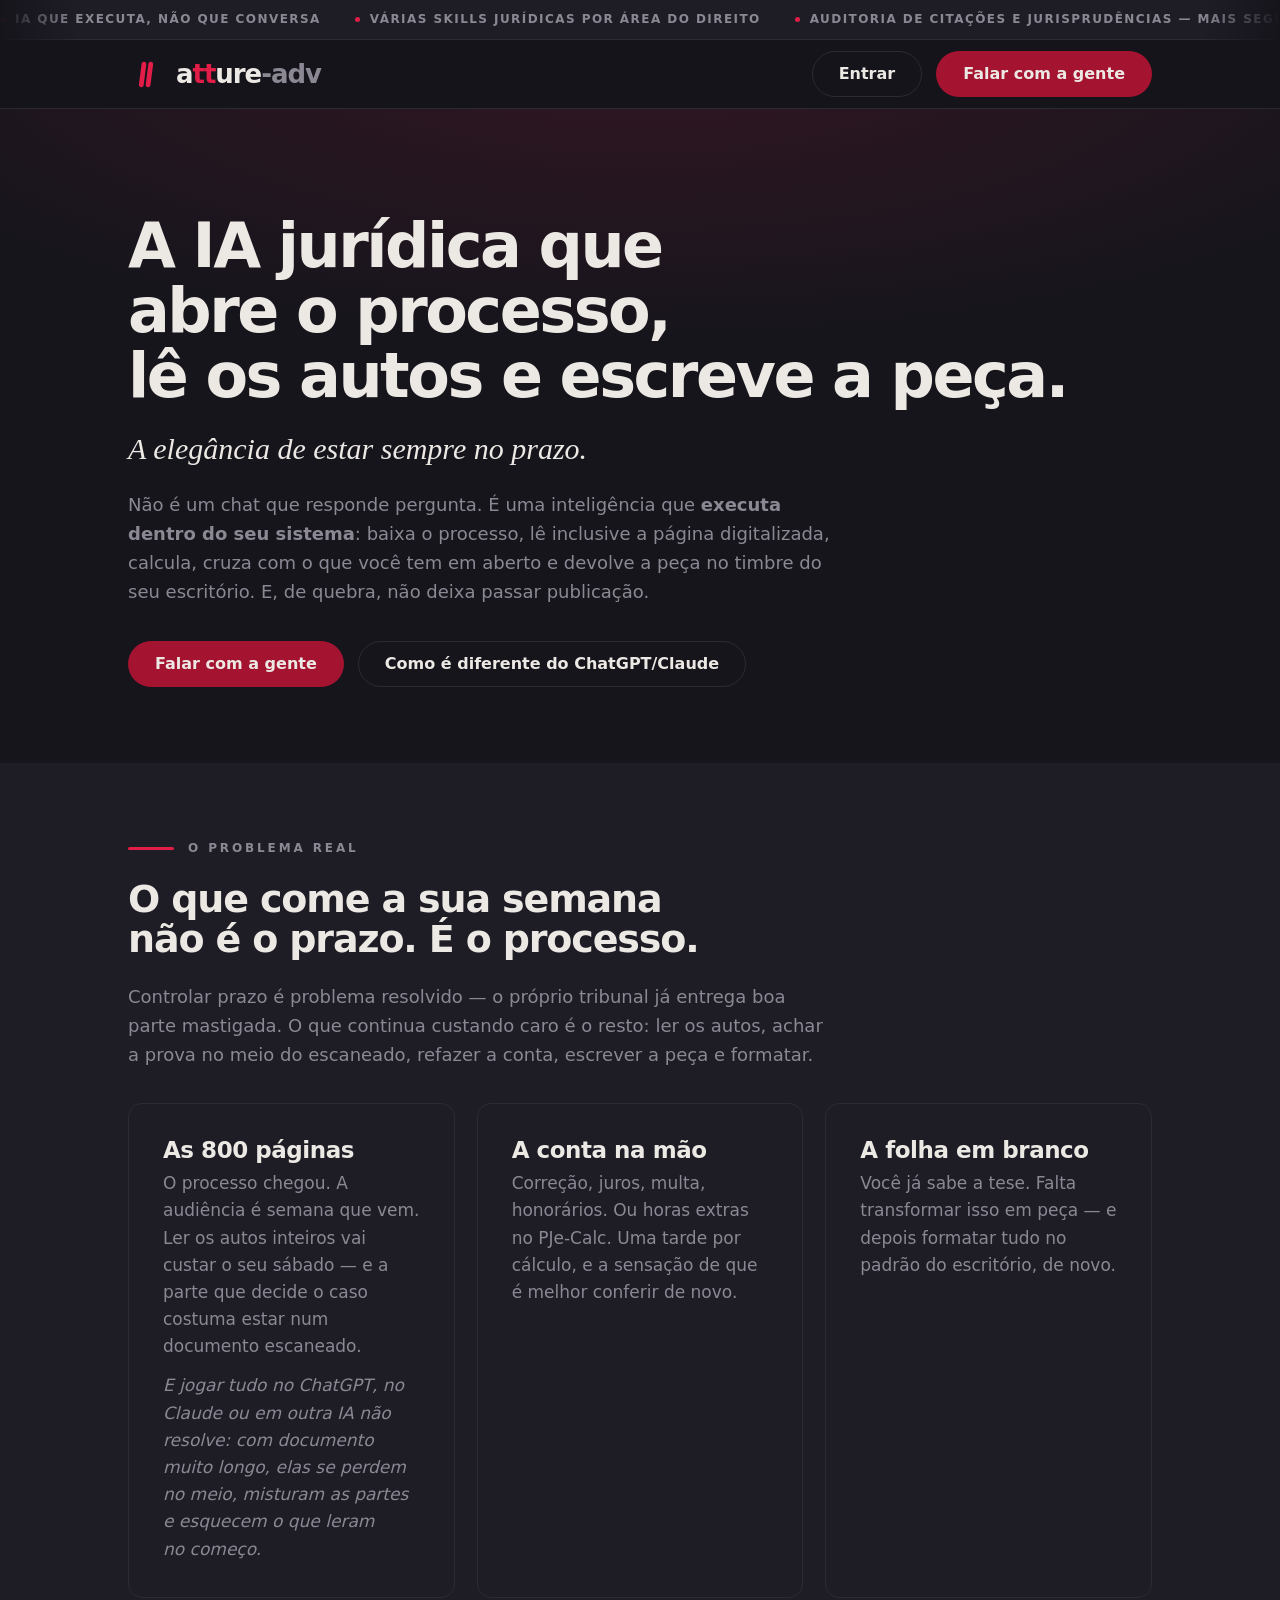
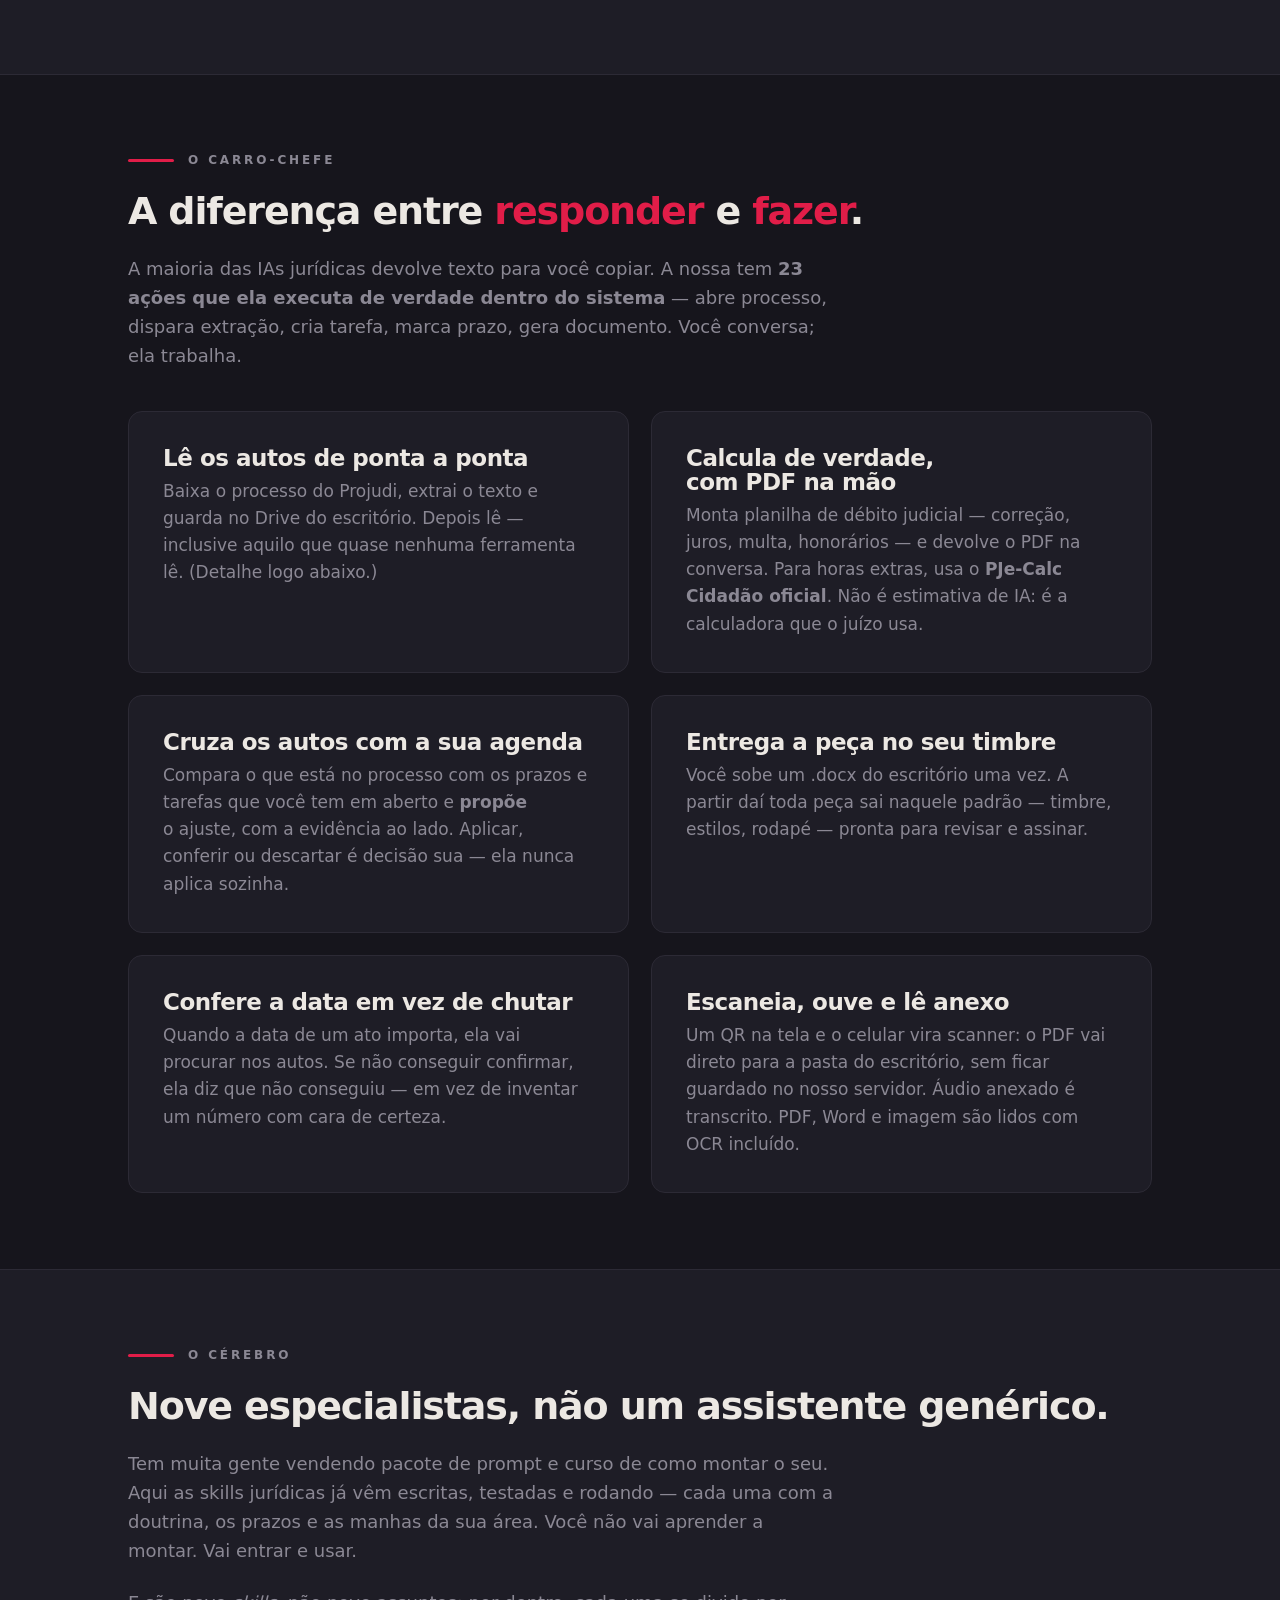
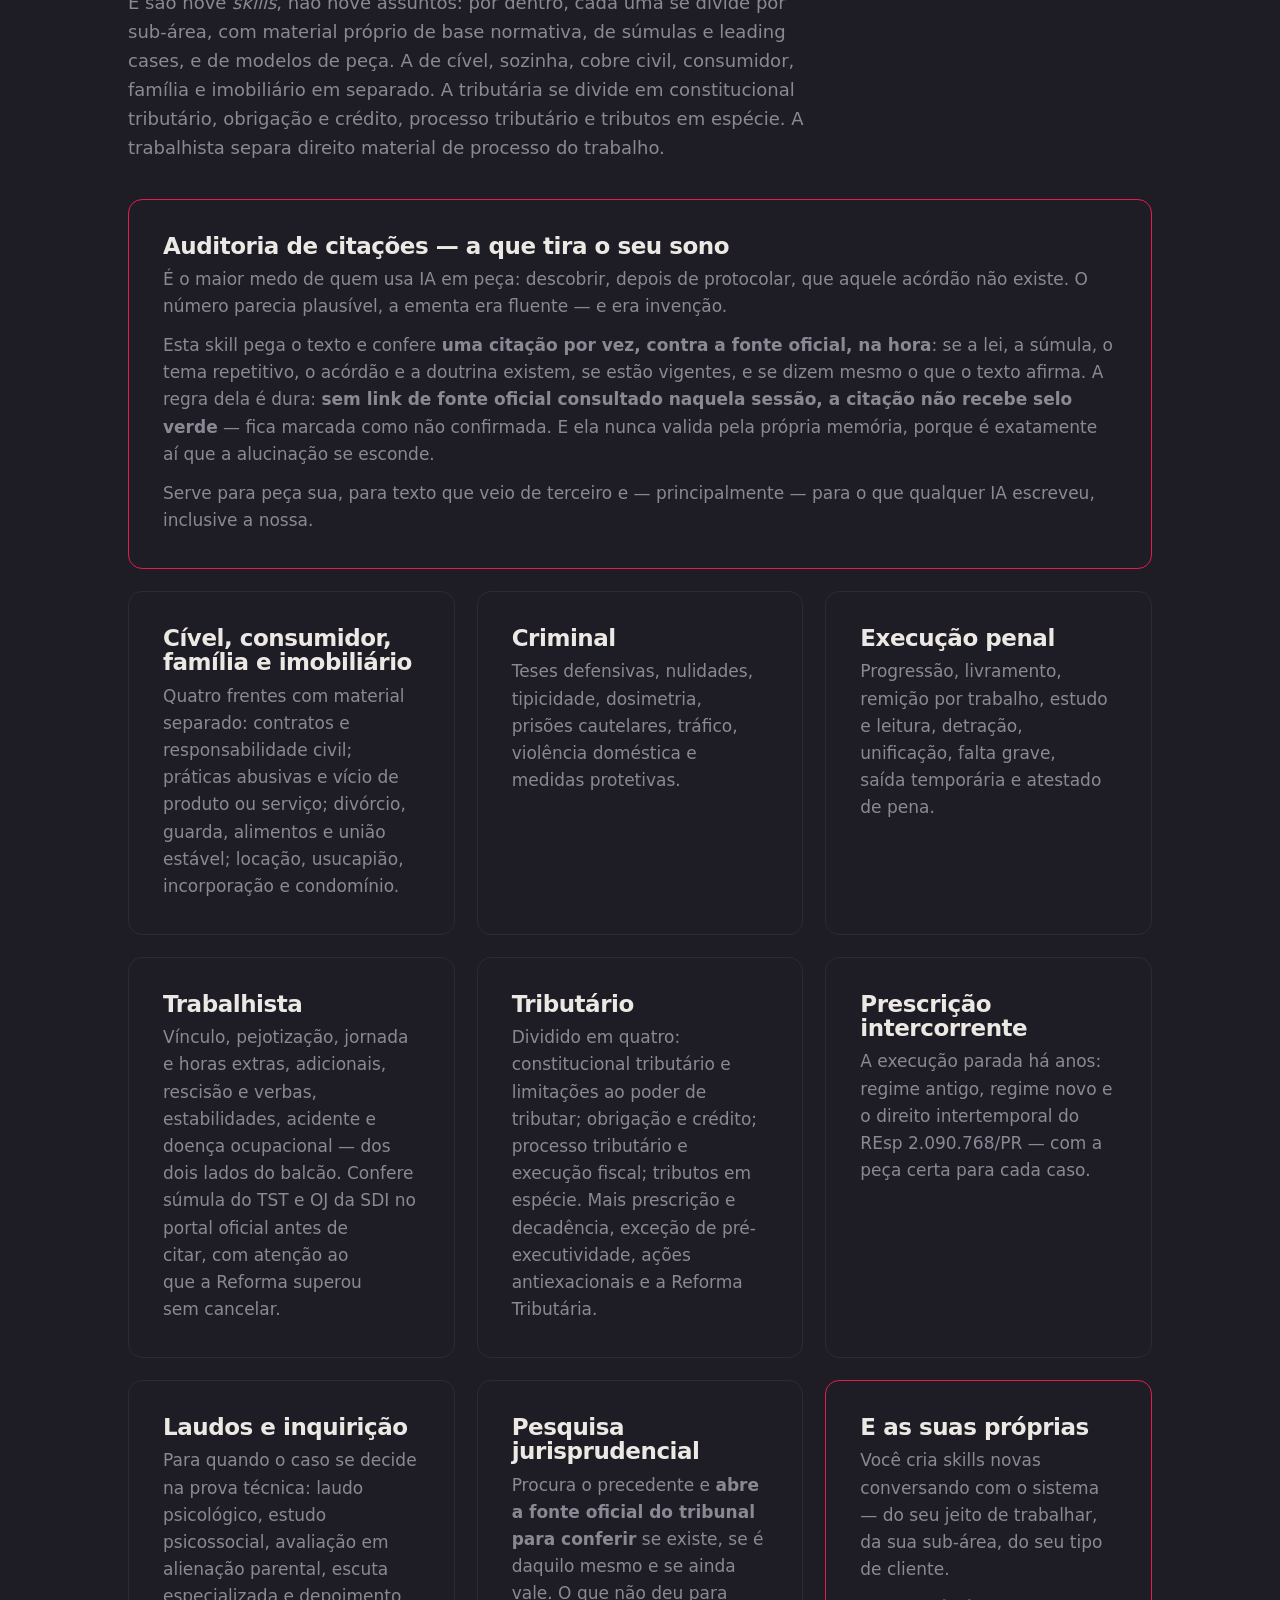
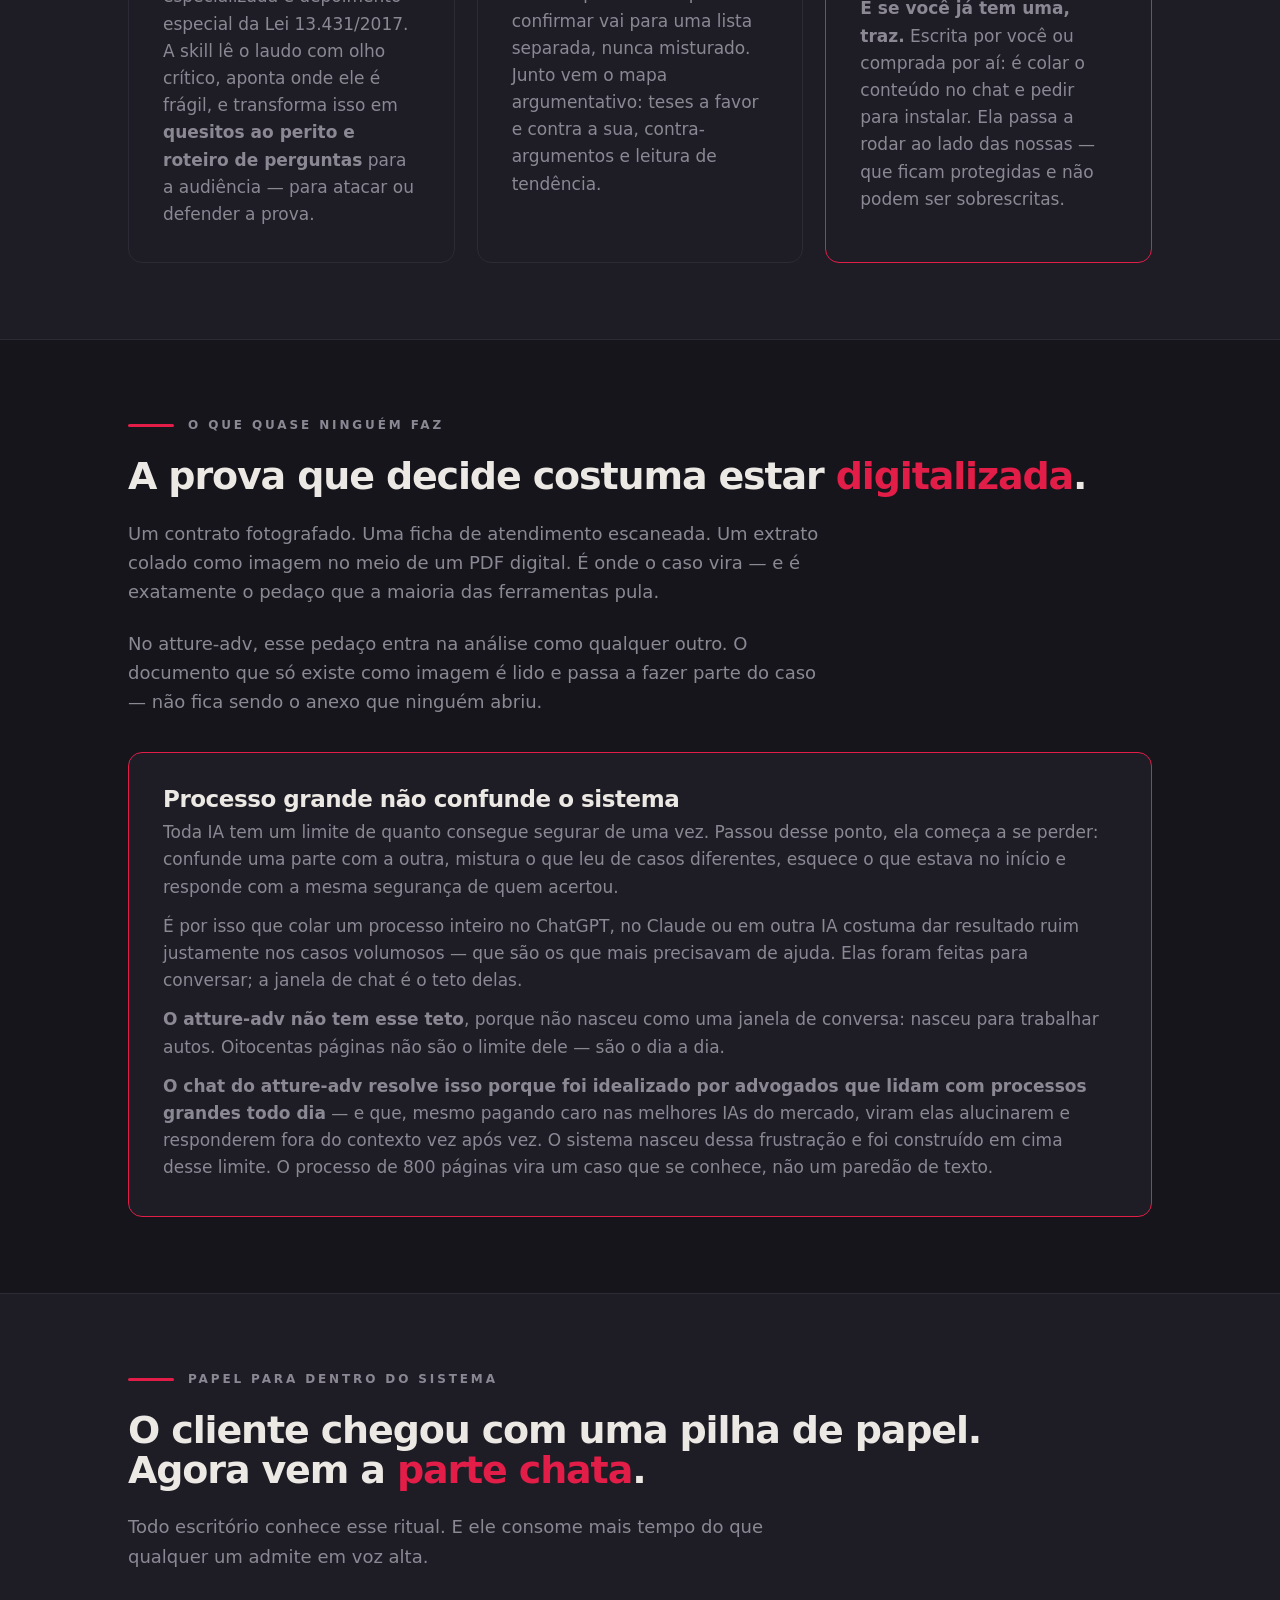
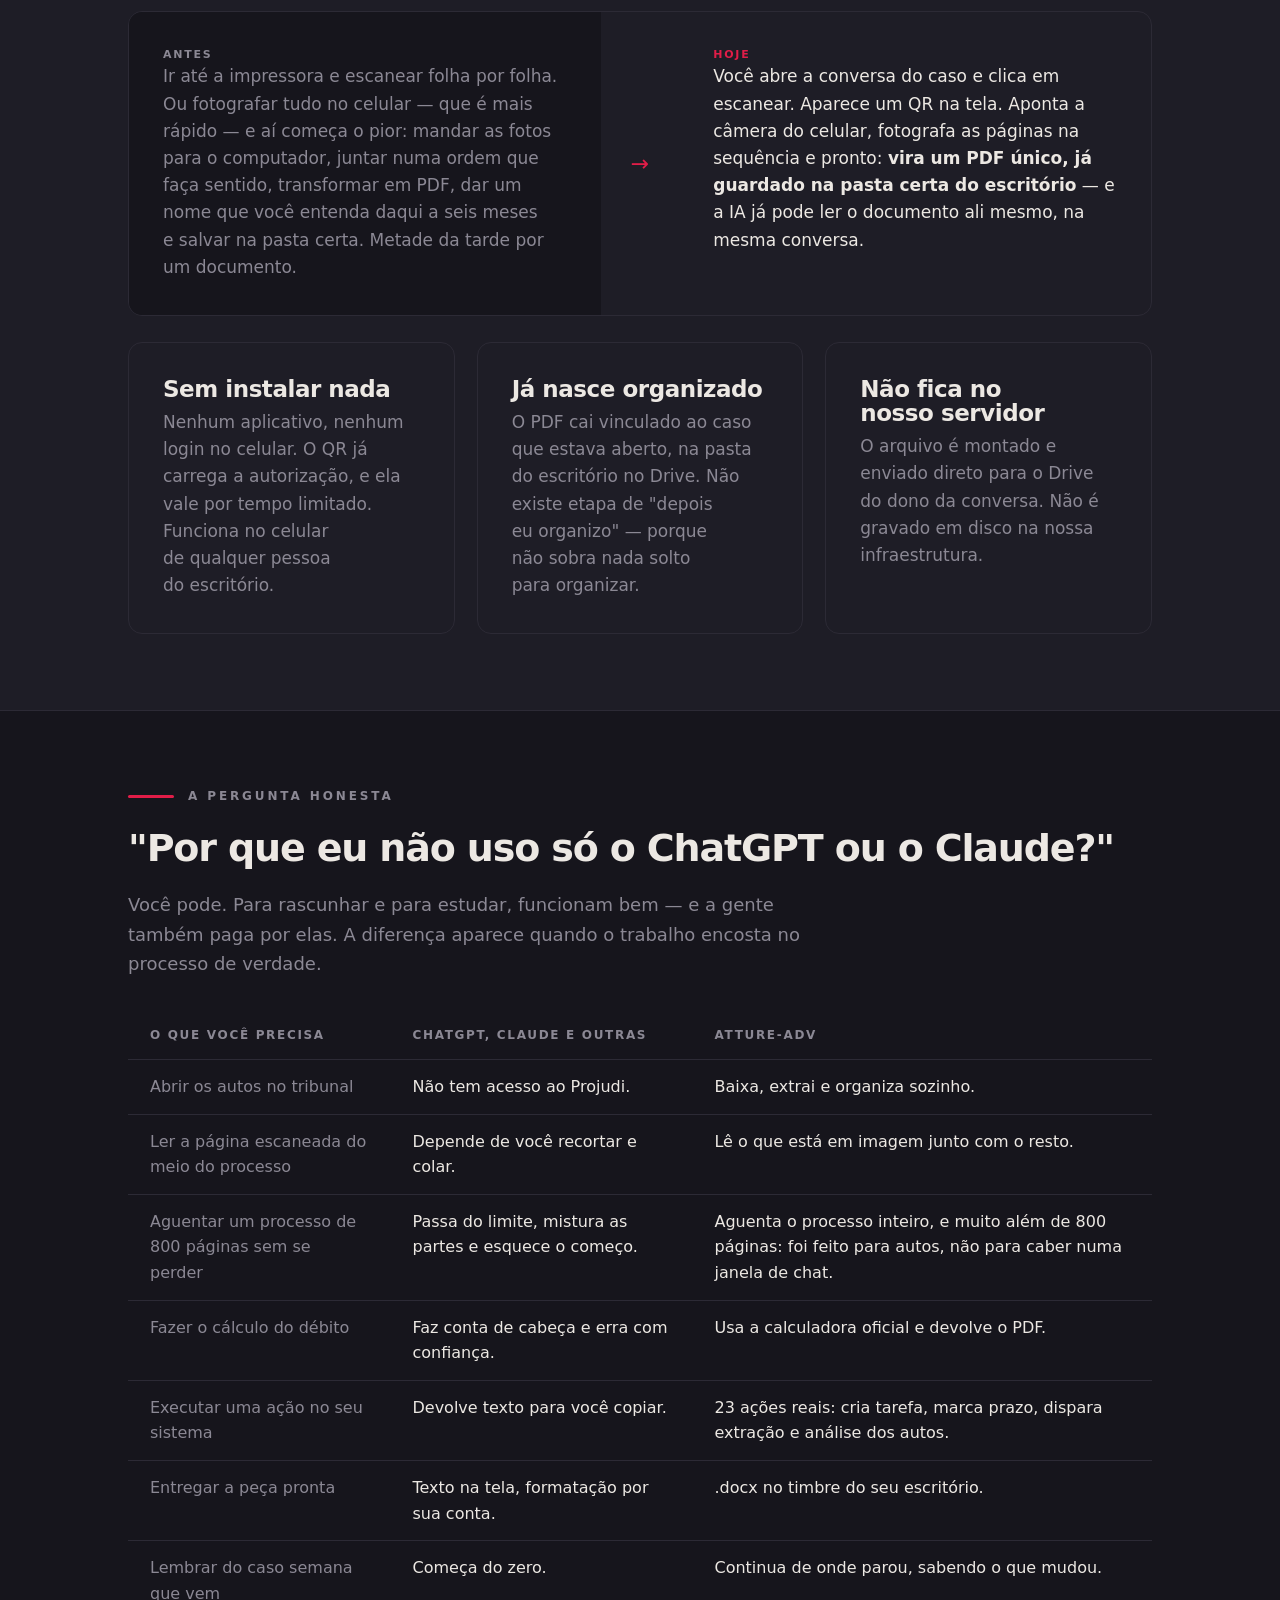
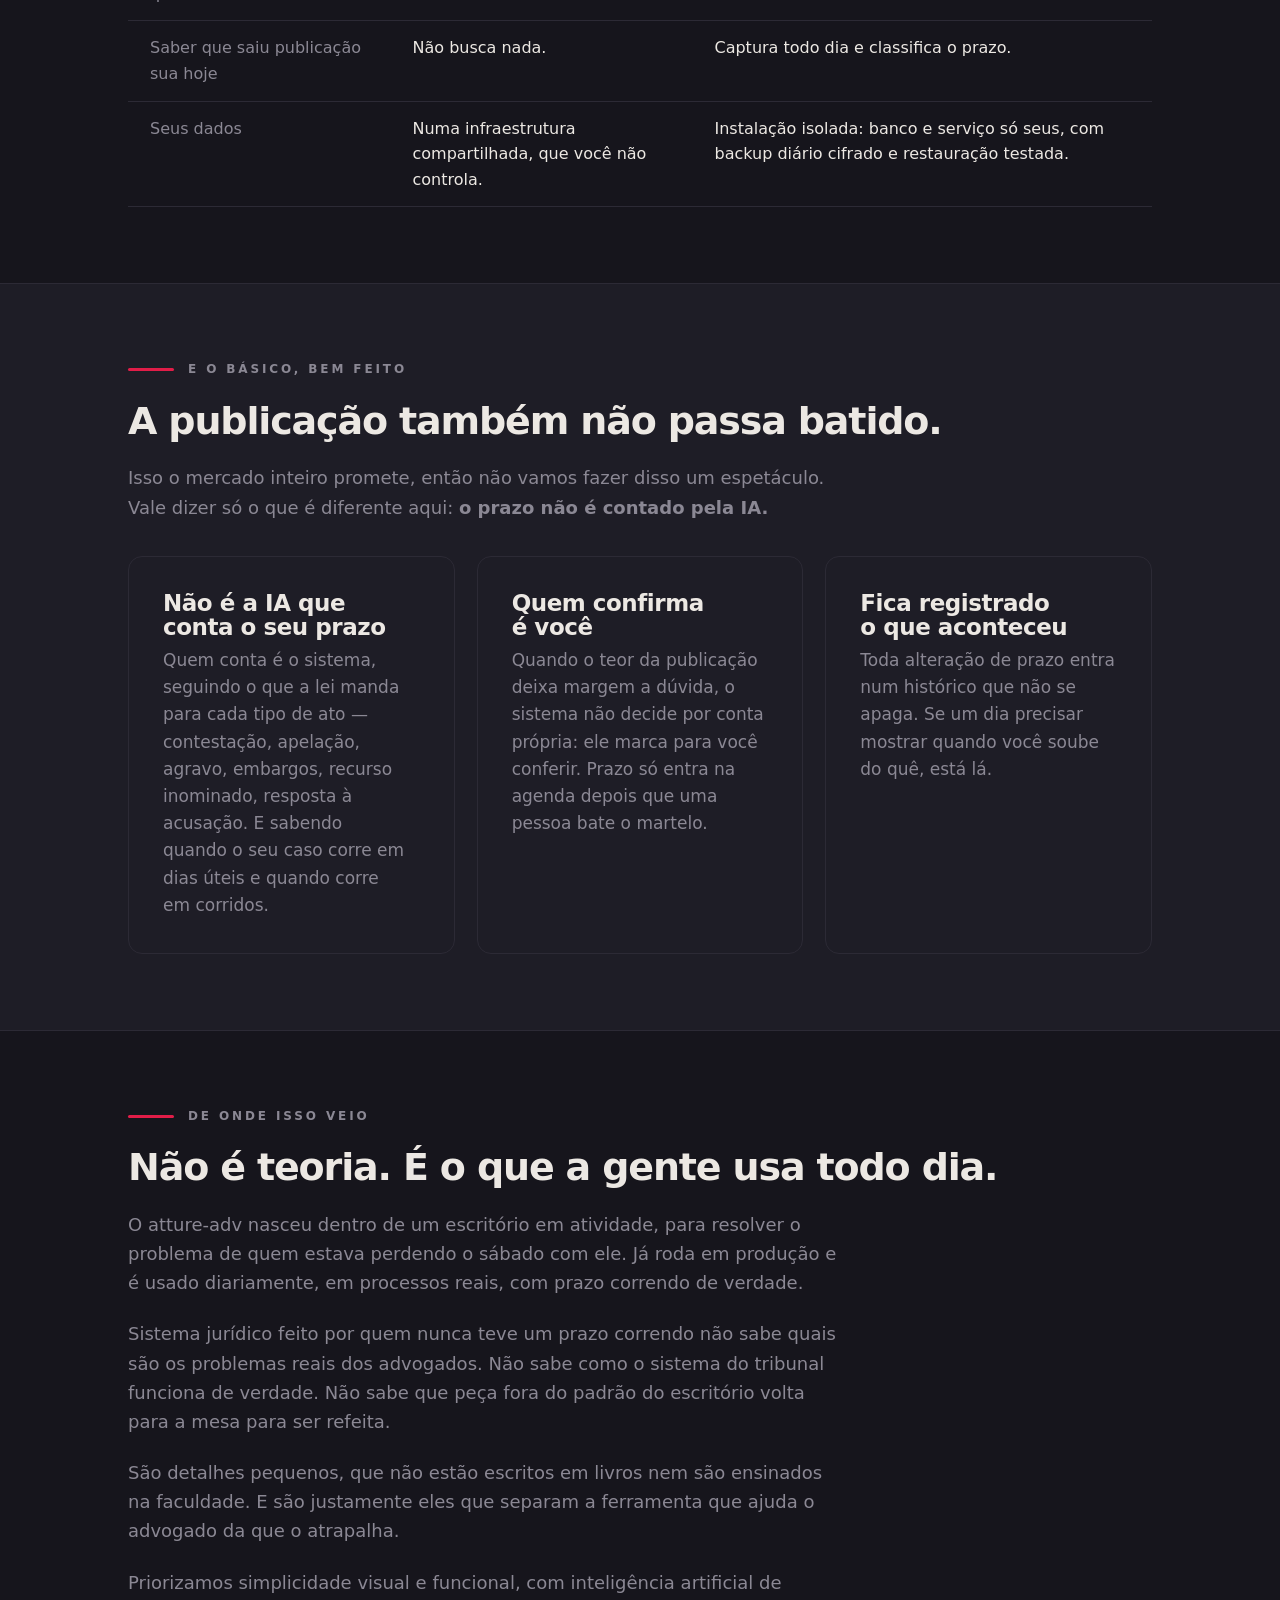
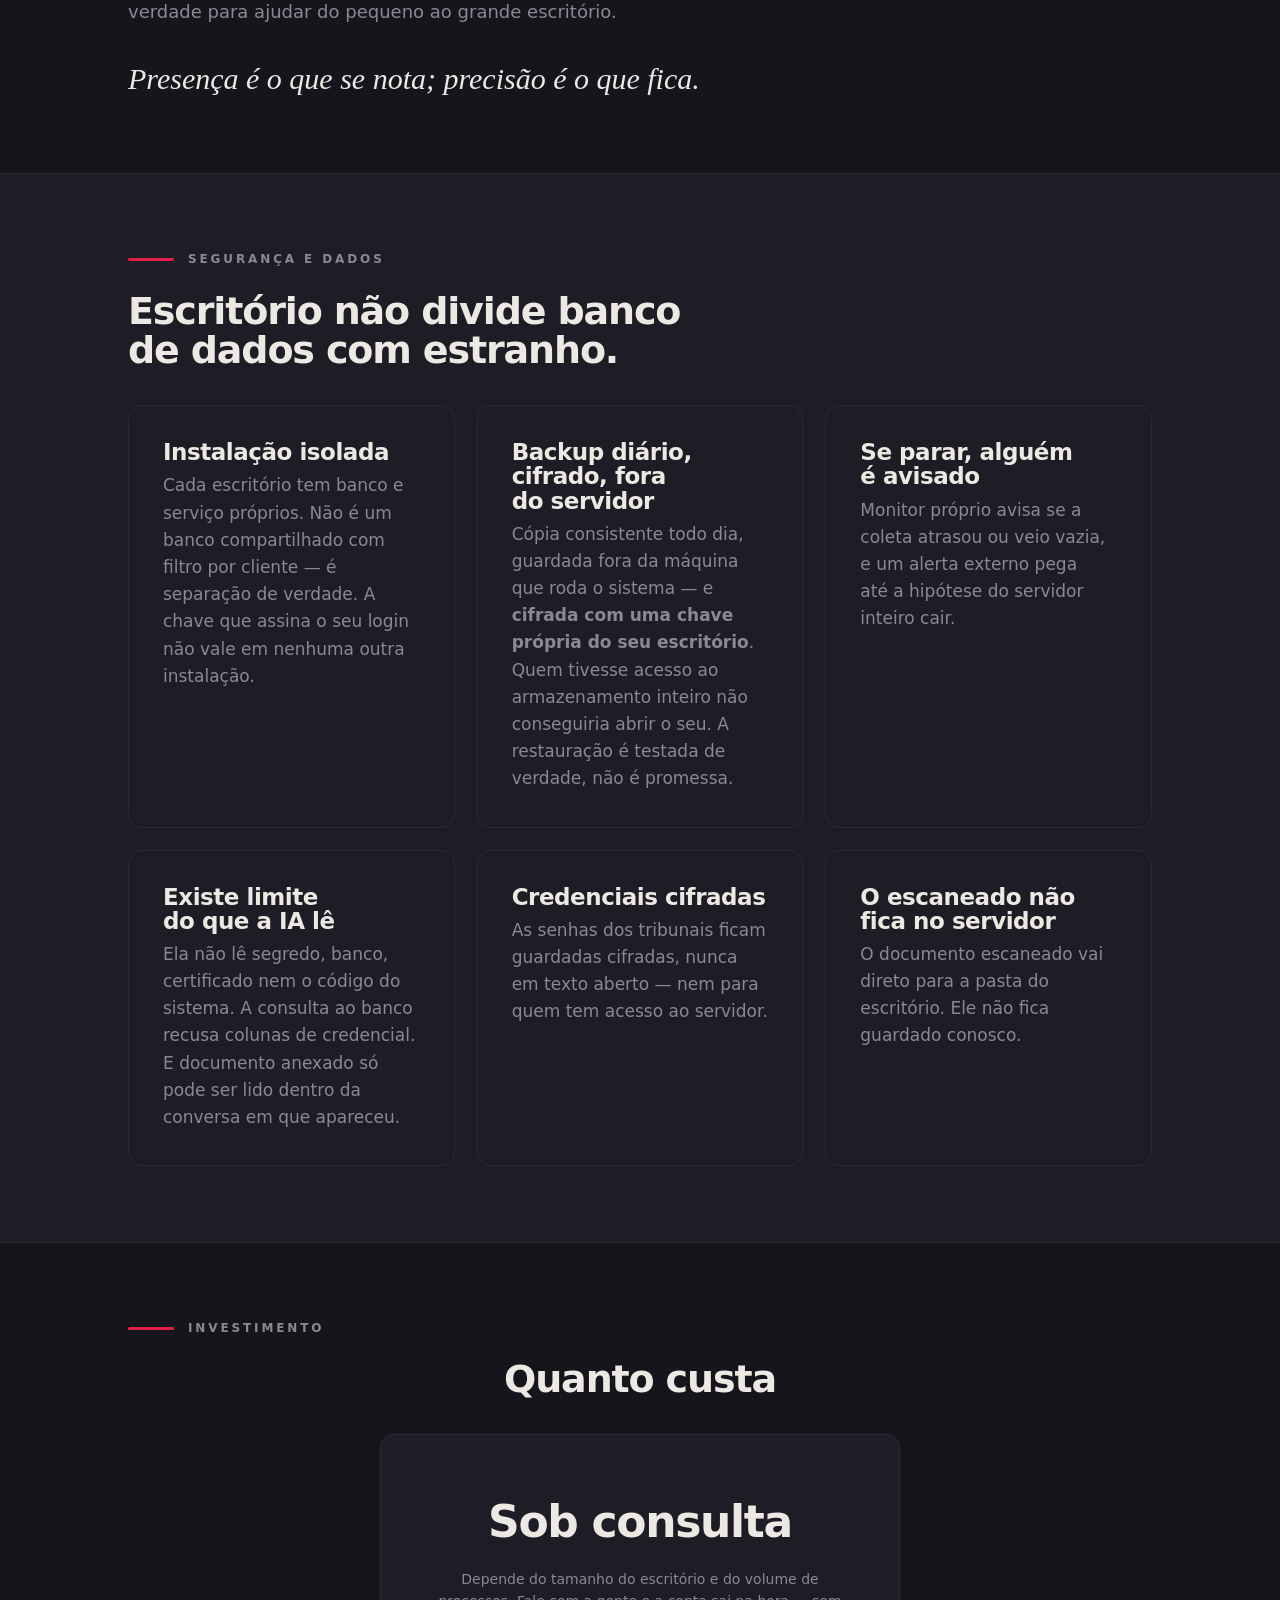
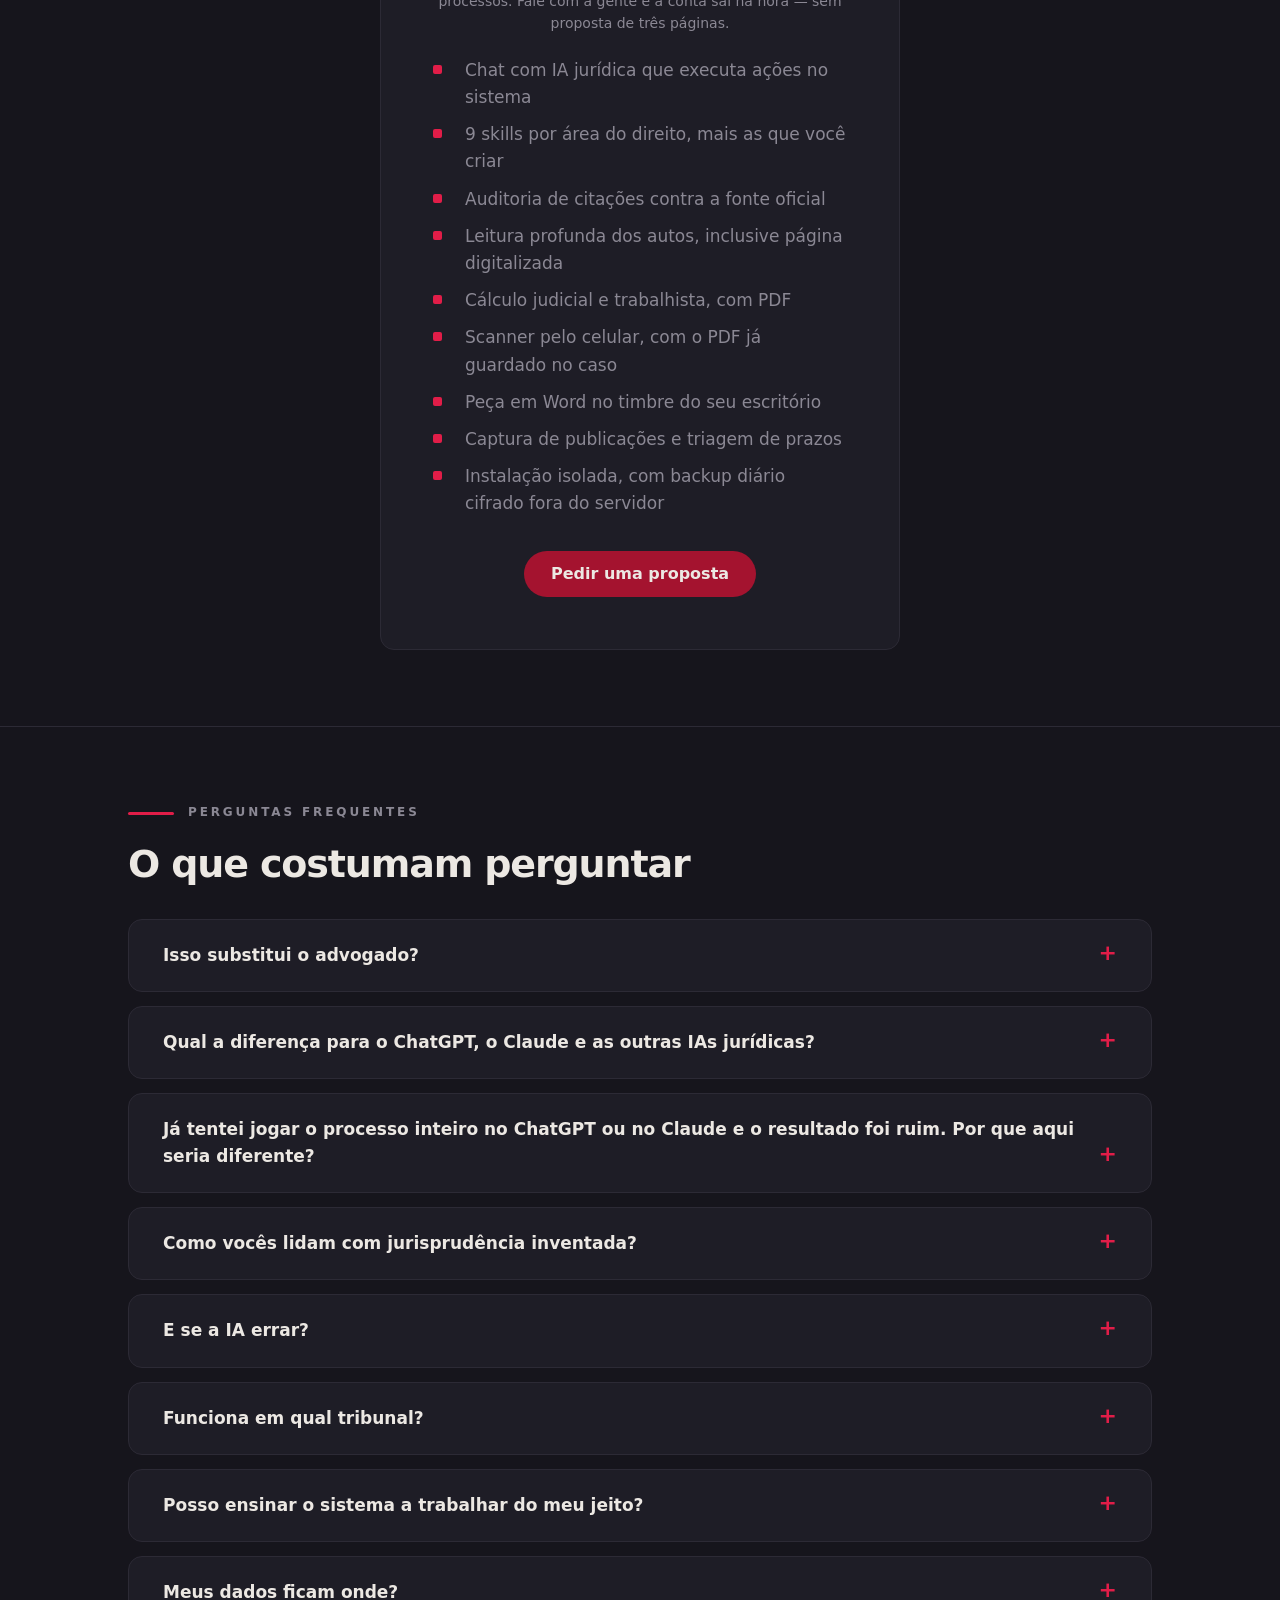
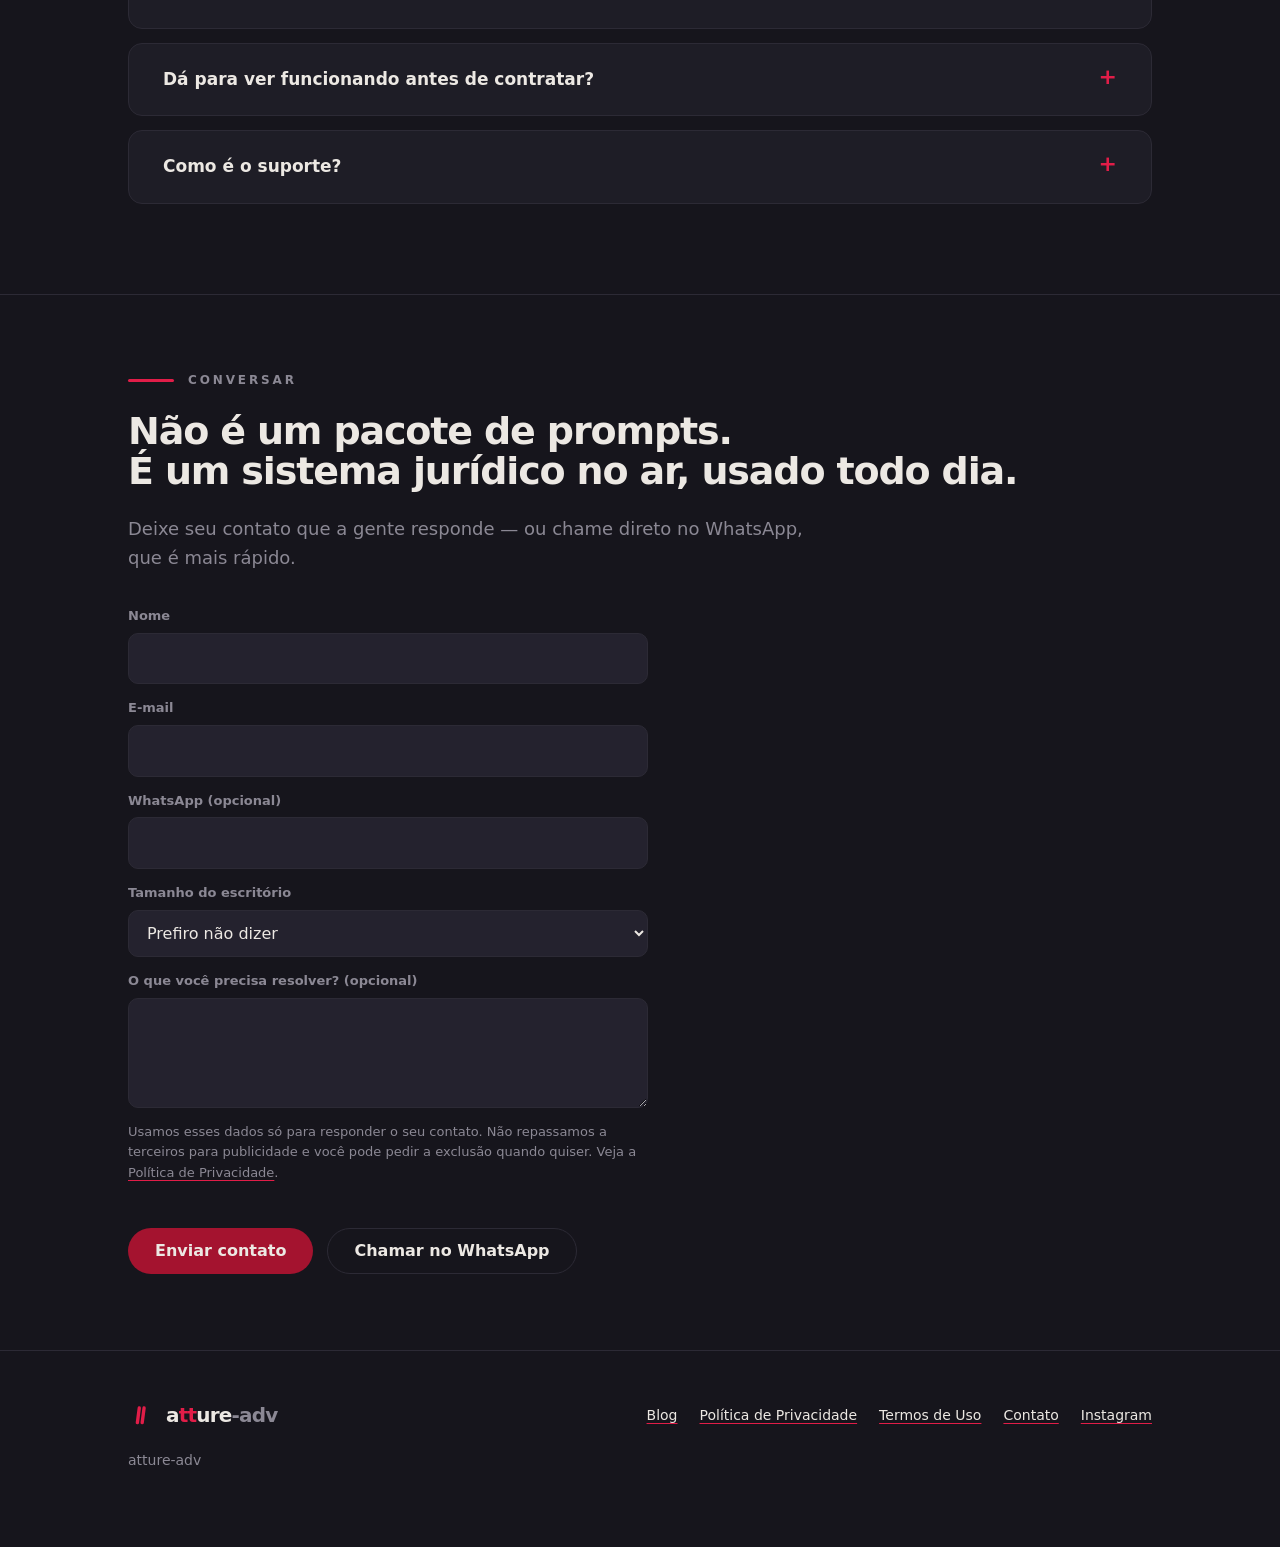
==== commit c56fb6d6: "SEO: atualiza pesquisa, schema e URLs canonicas A home passa a descrever a pesquisa jurisprudencial " ====
--- a/index.html
+++ b/index.html
@@ -26,6 +26,24 @@
 <meta property="og:image:alt" content="atture-adv — a IA jurídica que abre o processo, lê os autos e escreve a peça">
 <meta name="twitter:card" content="summary_large_image">
 
+<script type="application/ld+json">
+{
+  "@context": "https://schema.org",
+  "@type": "SoftwareApplication",
+  "name": "atture-adv",
+  "url": "https://www.atture-adv.com/",
+  "applicationCategory": "BusinessApplication",
+  "operatingSystem": "Web",
+  "inLanguage": "pt-BR",
+  "description": "Sistema jurídico para advogados que abre e lê autos, executa ações no fluxo do escritório, calcula e produz documentos com confirmação humana.",
+  "image": "https://www.atture-adv.com/assets/home.png",
+  "publisher": {
+    "@type": "Organization",
+    "name": "atture-adv",
+    "url": "https://www.atture-adv.com/"
+  }
+}
+</script>
 <script src="config.js?v=4"></script>
 </head>
 <body>
@@ -231,7 +249,7 @@
       </div>
       <div class="cartao">
         <h3>Pesquisa jurisprudencial</h3>
-        <p>Mapa argumentativo com as teses a favor <em>e</em> contra a sua, strings de busca prontas para cada tribunal e leitura de tendência — para você saber onde está pisando antes de escrever.</p>
+        <p>Procura o precedente e <strong>abre a fonte oficial do tribunal para conferir</strong> se existe, se é daquilo mesmo e se ainda vale. O que não deu para confirmar vai para uma lista separada, nunca misturado. Junto vem o mapa argumentativo: teses a favor e contra a sua, contra-argumentos e leitura de tendência.</p>
       </div>
       <div class="cartao" style="border-color:var(--vermelho)">
         <h3>E as suas próprias</h3>
@@ -486,6 +504,7 @@
       </ul>
       <div class="botoes" style="justify-content:center">
         <a class="btn btn-primario js-contato" href="#falar">Pedir uma proposta</a>
+
       </div>
     </div>
   </div>
